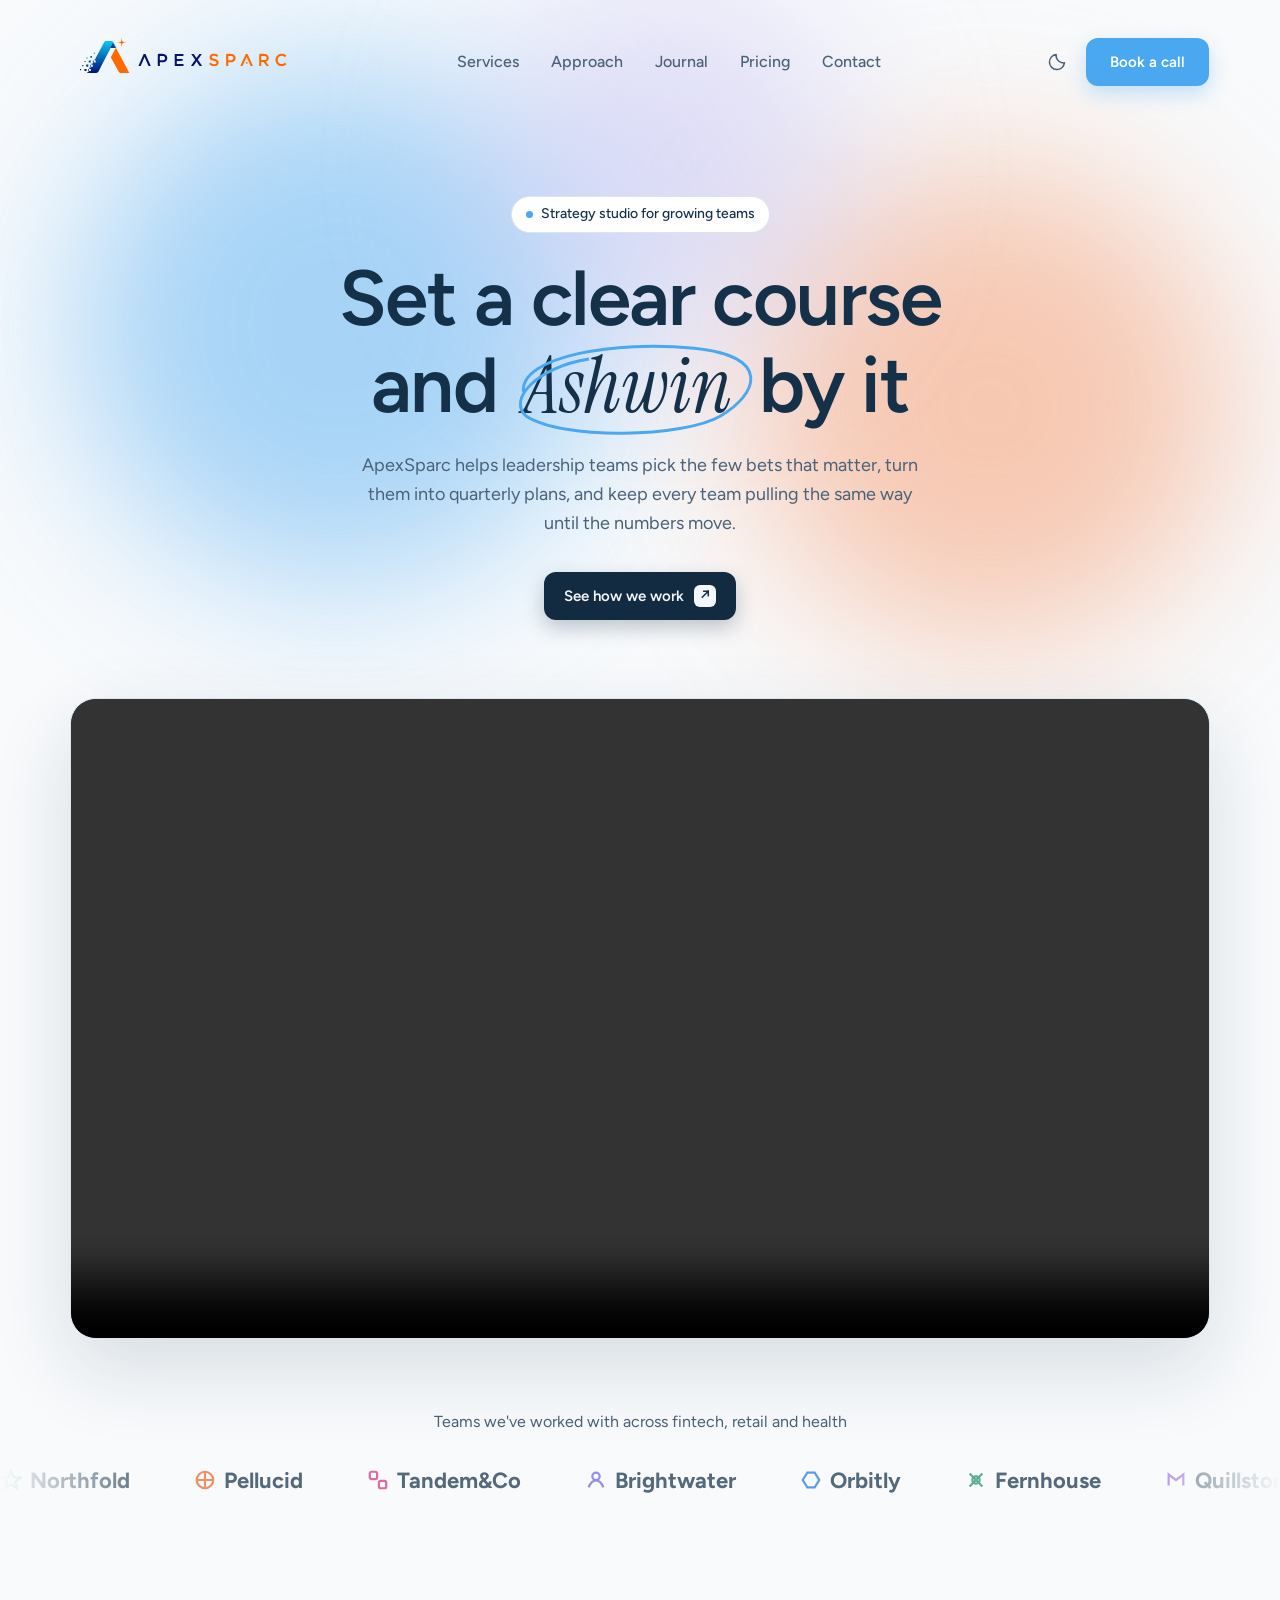
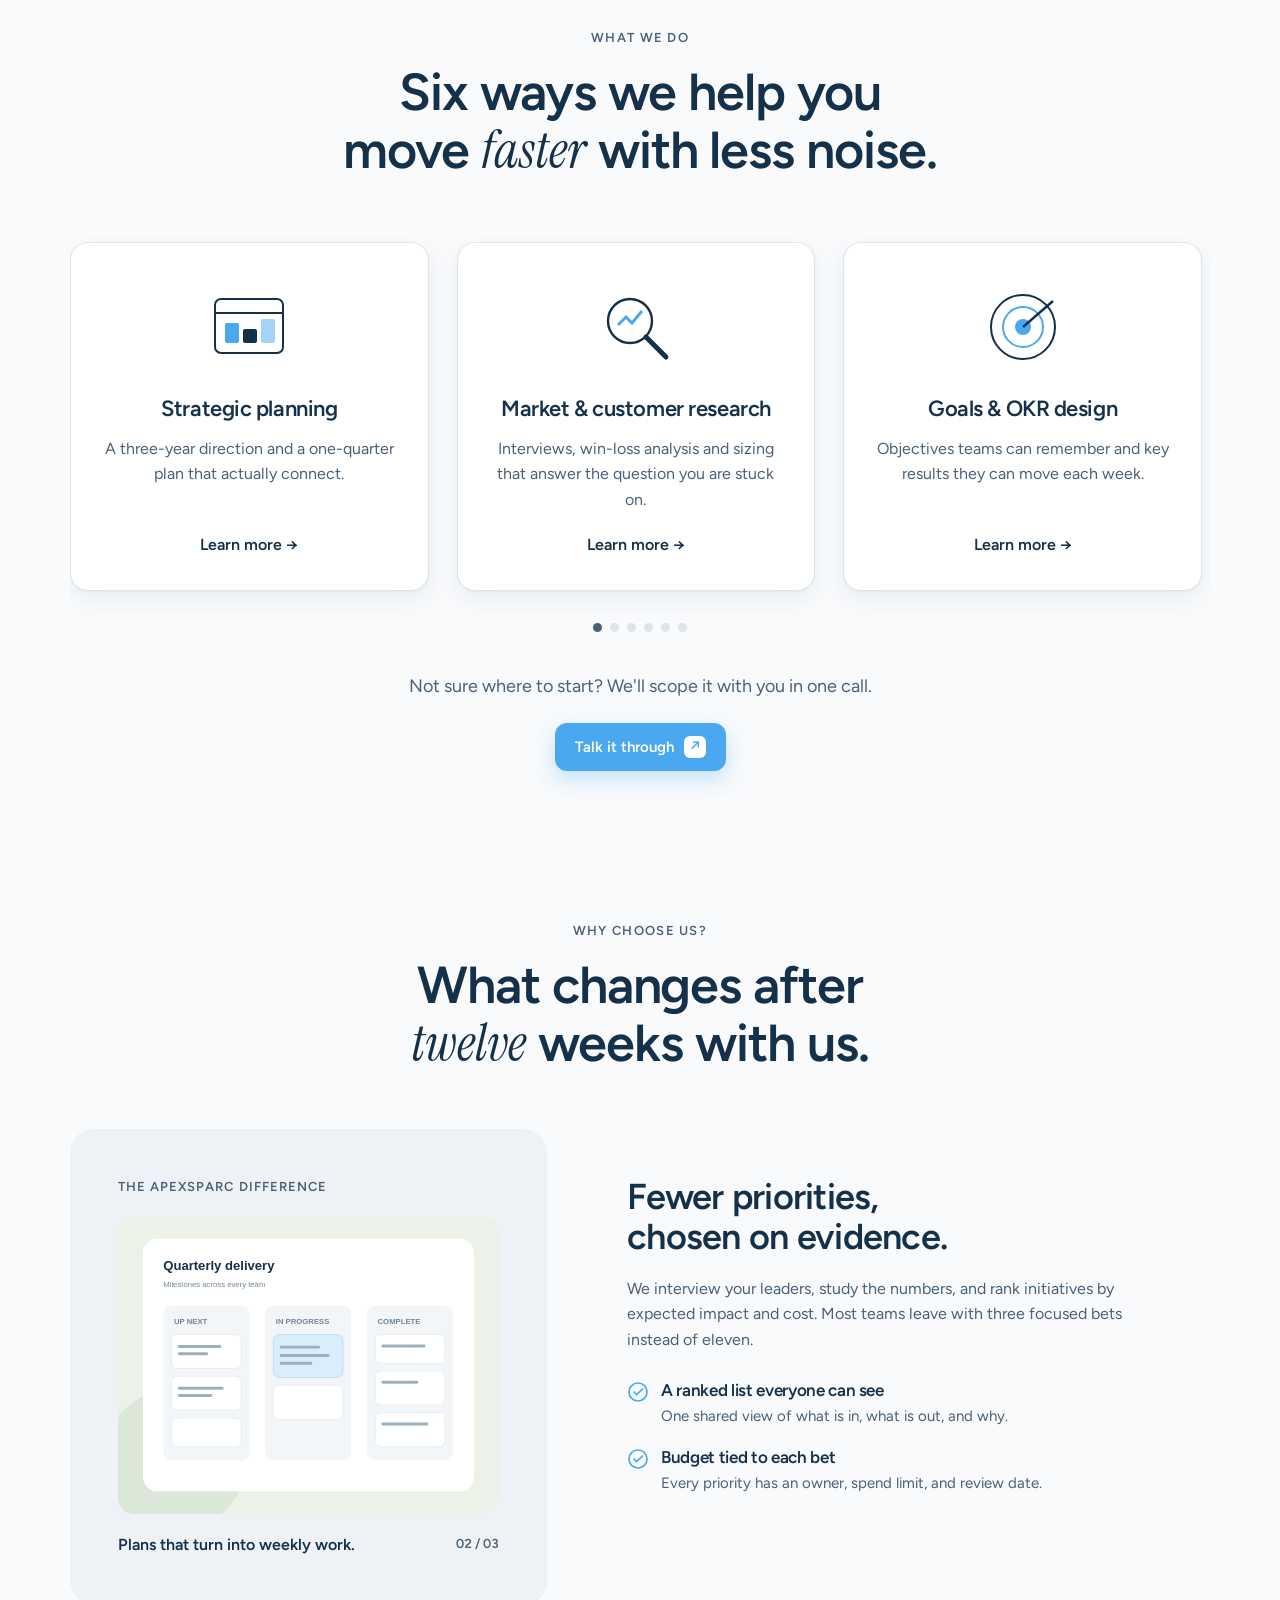
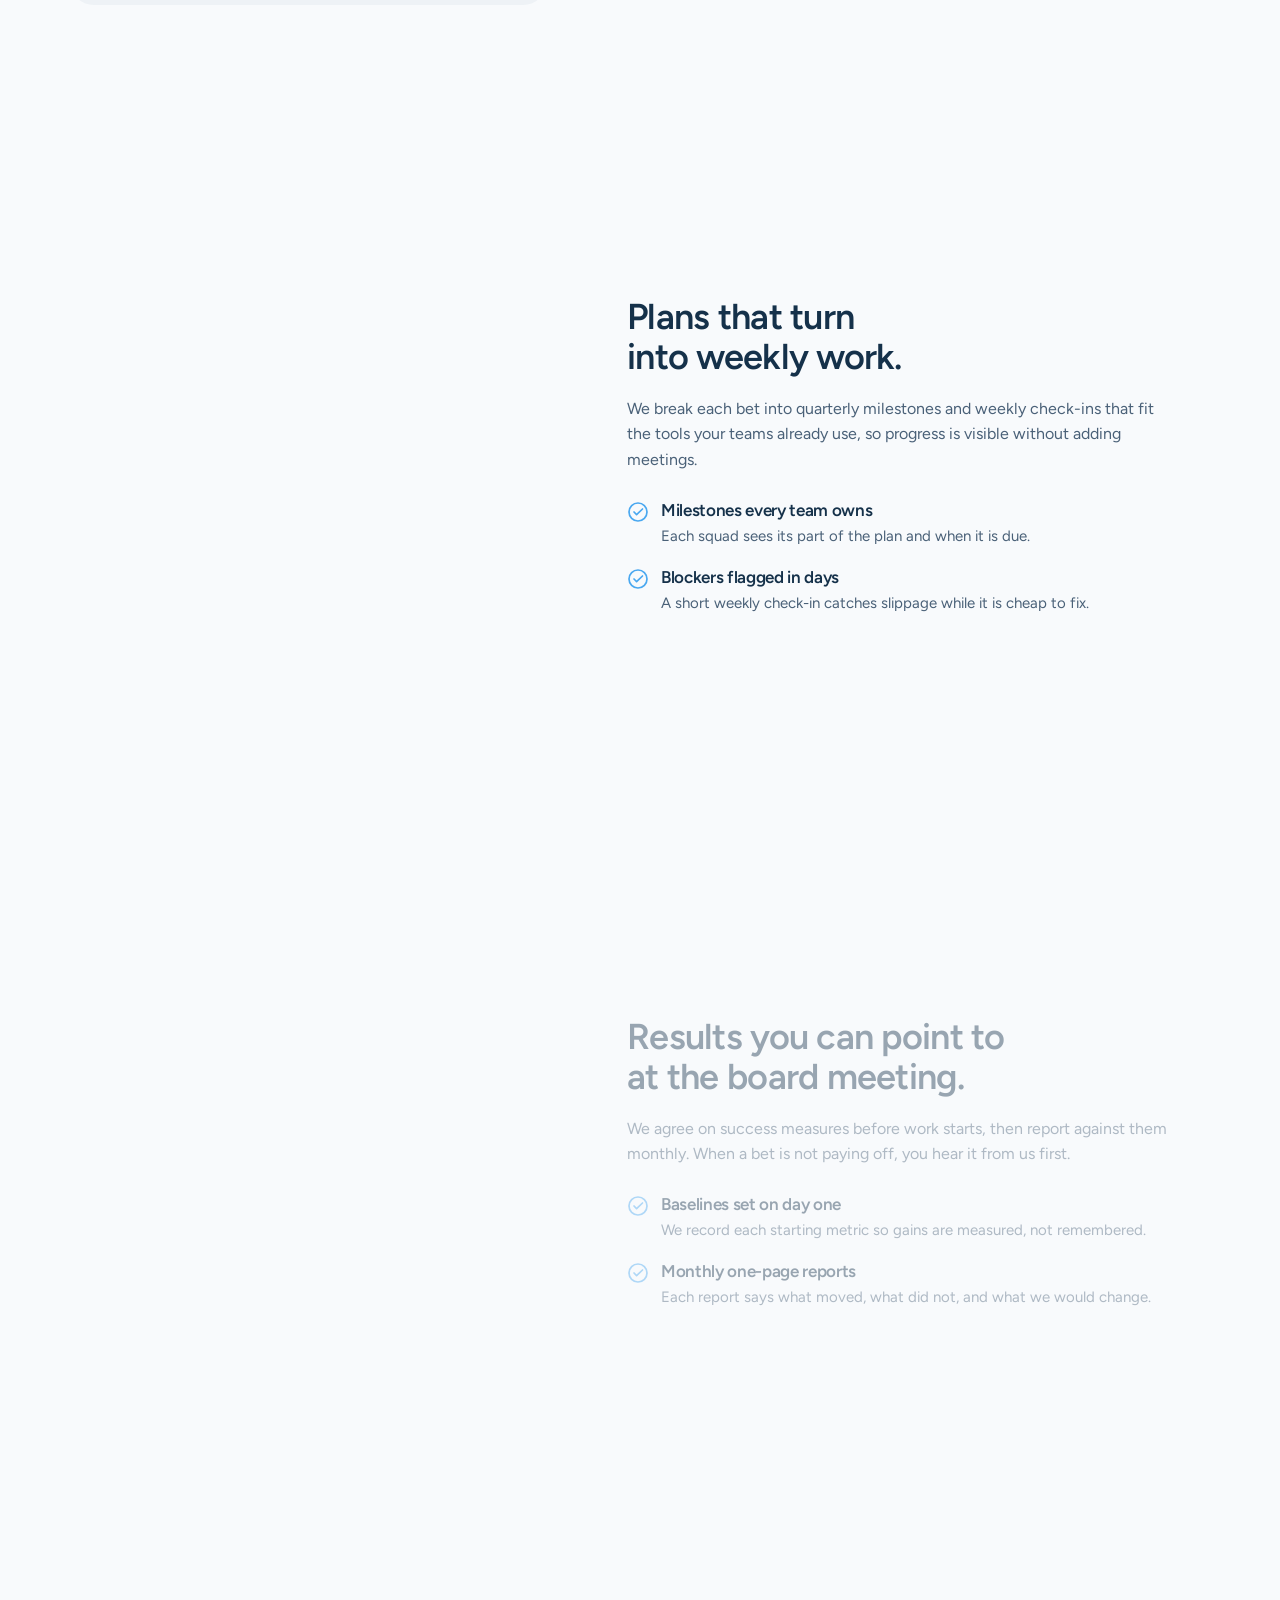
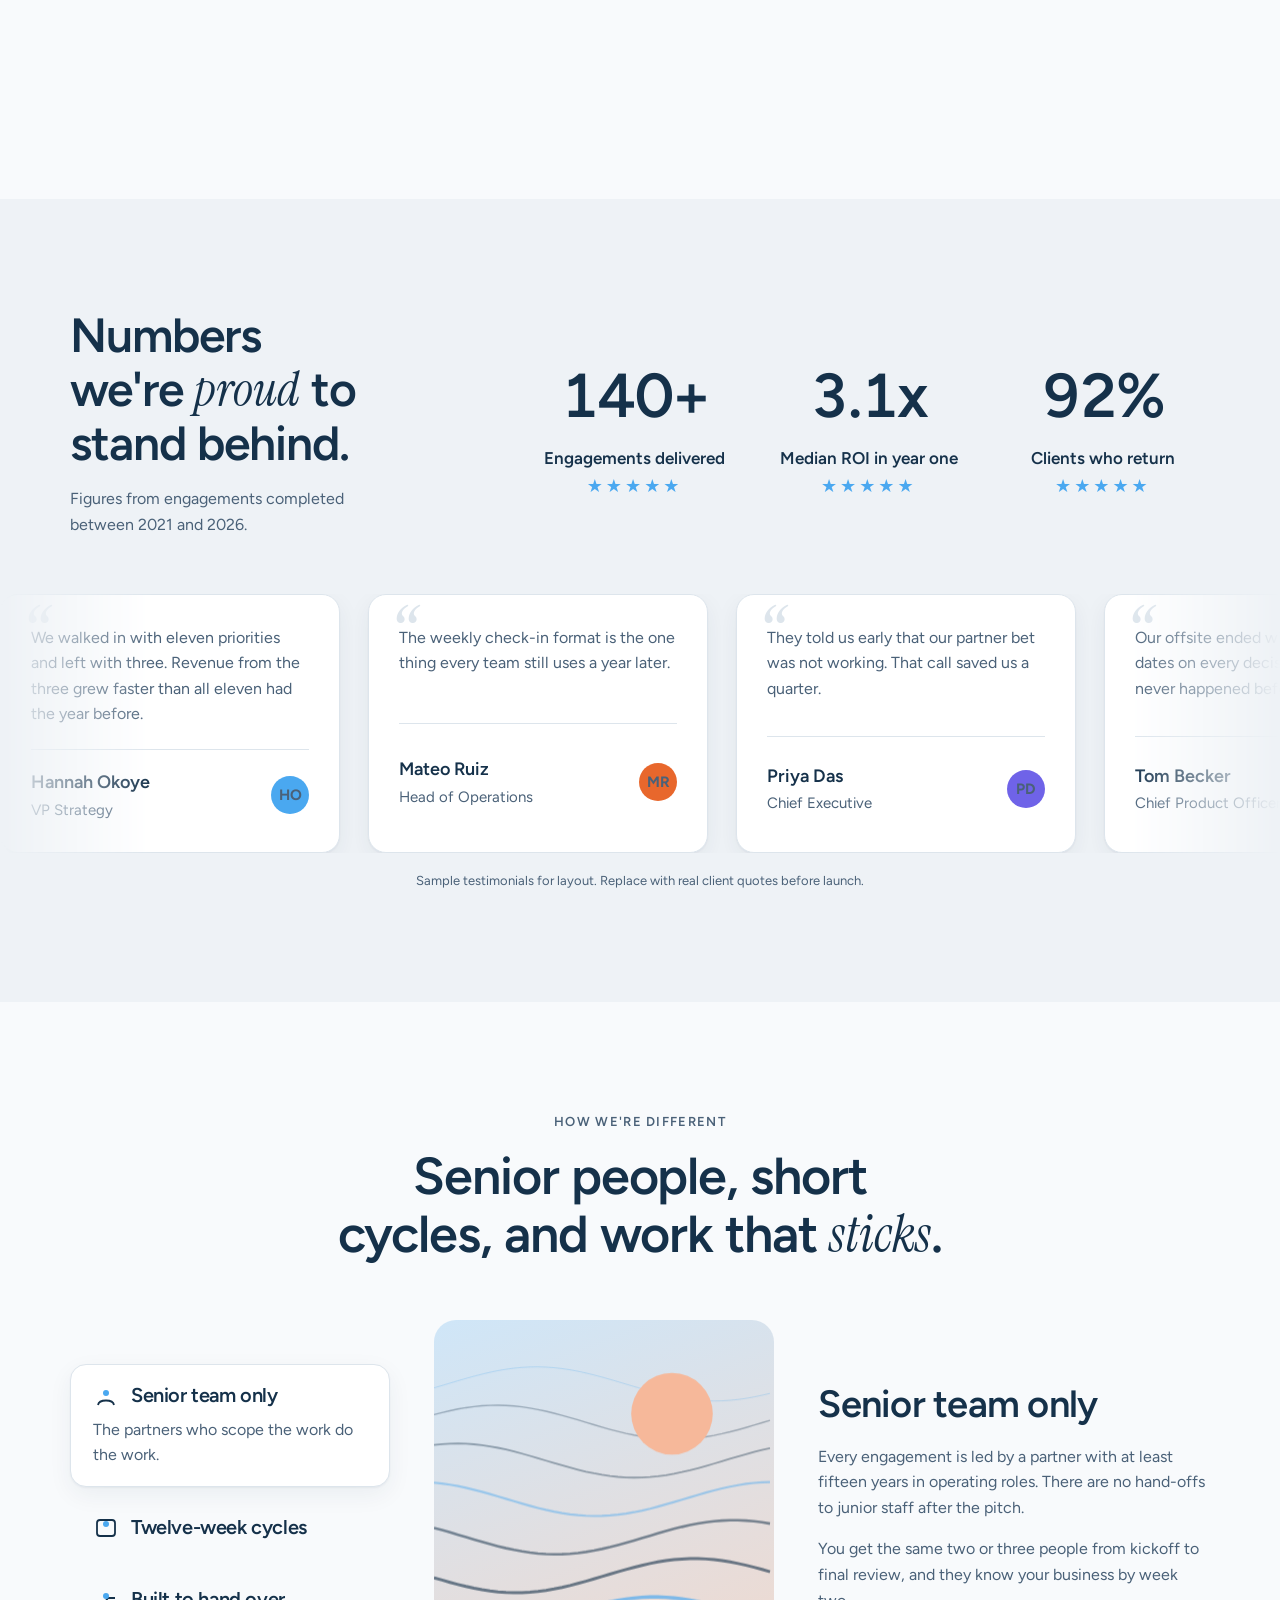
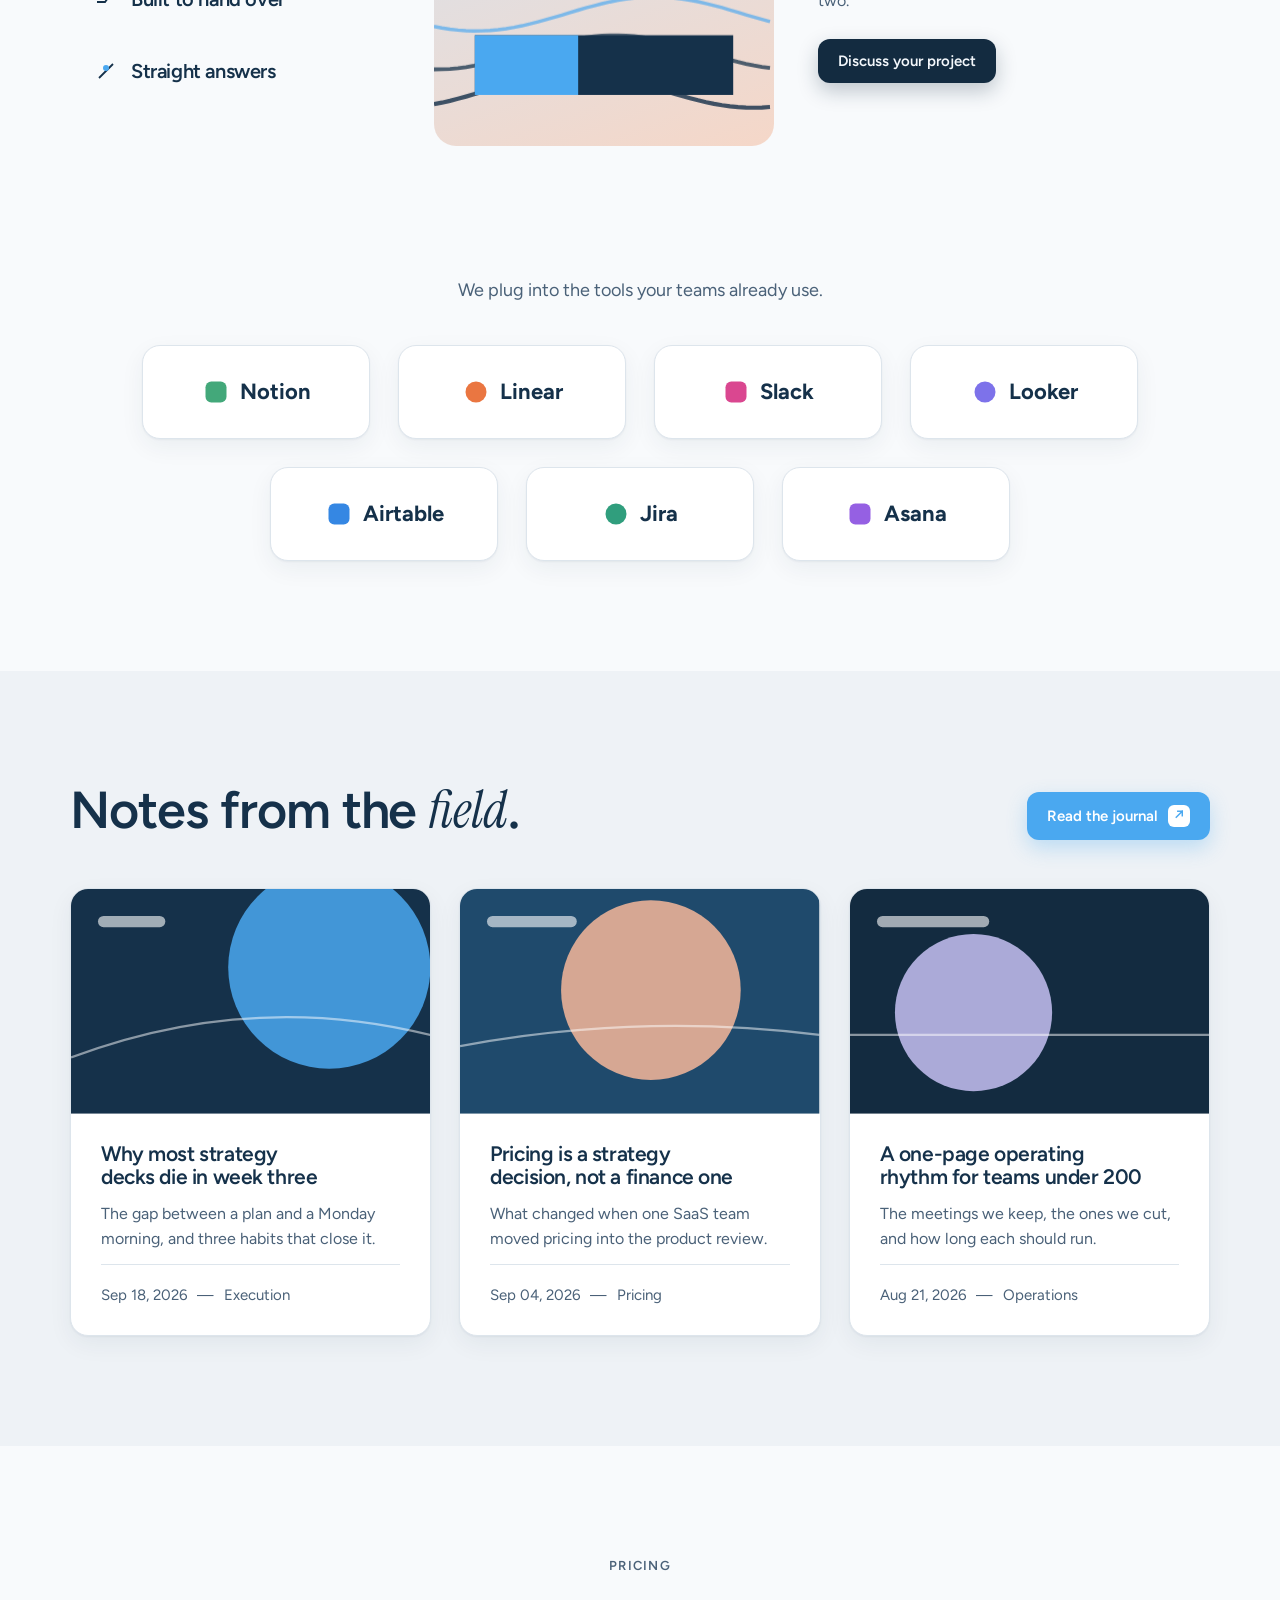
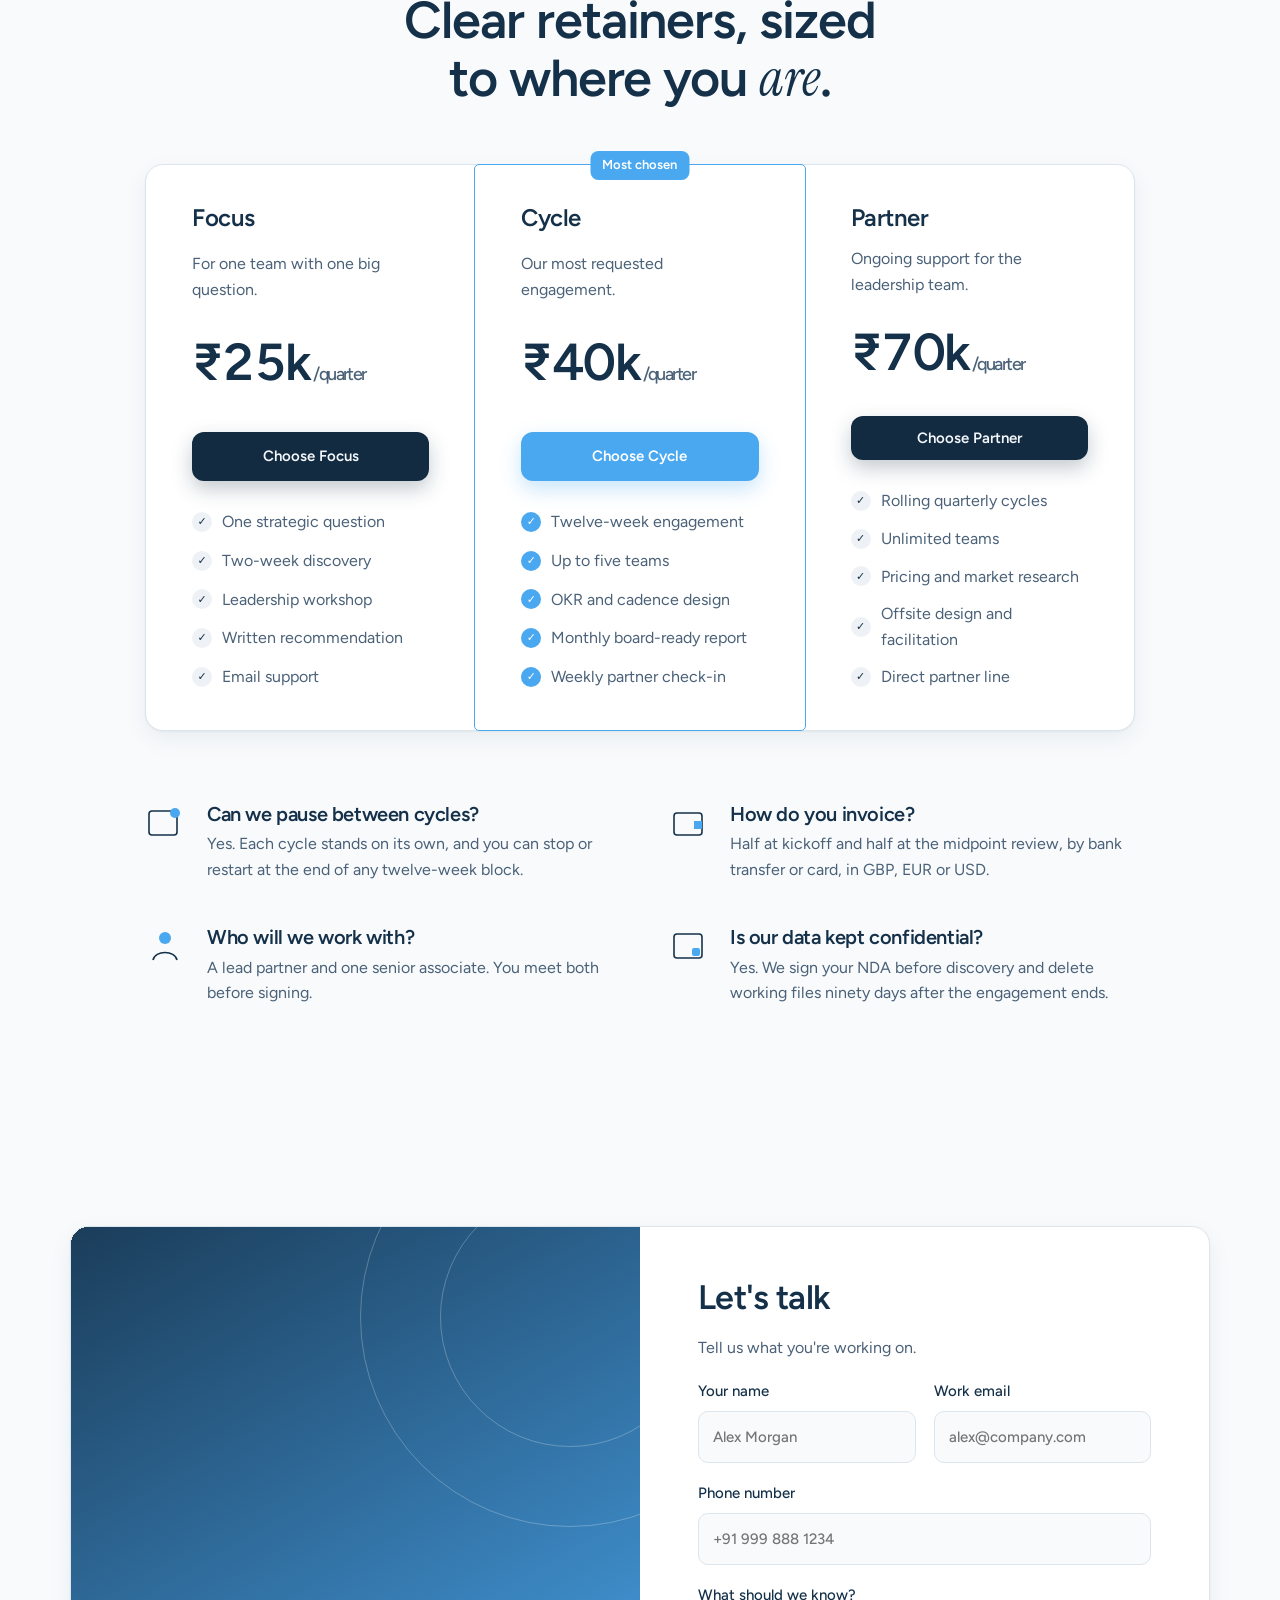
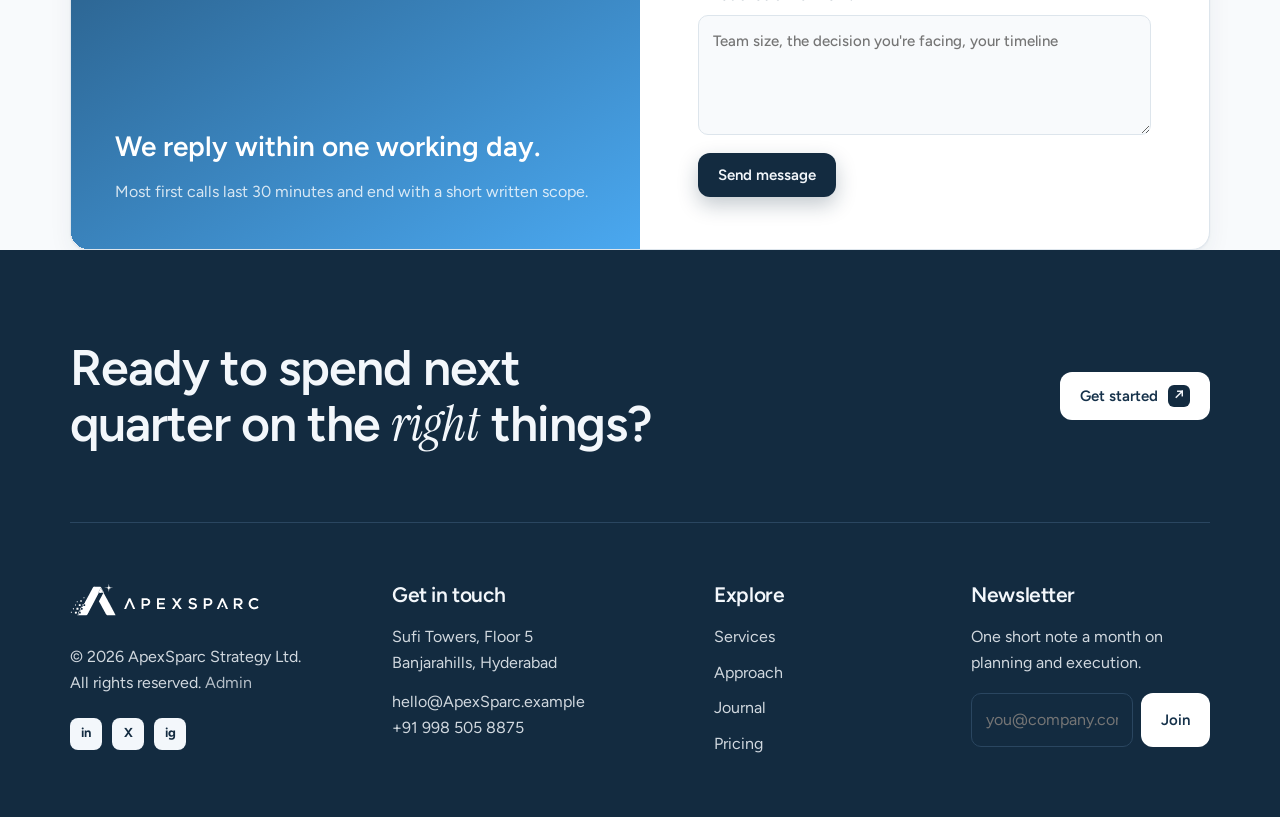
==== index.html @ 71e45039 "Keep contact form submissions on page" ====
<!doctype html><html><head><meta charset=utf8><meta name=viewport content="width=device-width,initial-scale=1,viewport-fit=cover"><style>:root{color-scheme:light;box-sizing:border-box;padding-top:env(safe-area-inset-top,0px);padding-bottom:env(safe-area-inset-bottom,0px)}html{scroll-padding-top:env(safe-area-inset-top,0px)}body{margin:0;padding:0;font:14px -apple-system,BlinkMacSystemFont,sans-serif;background:#faf9f5;color:#141413}img{max-width:100%}[hidden]:not([hidden=until-found i]){display:none!important}</style></head><body>
<title>ApexSparc Strategy Studio</title>
<link rel="preconnect" href="https://fonts.googleapis.com">
<link rel="preconnect" href="https://fonts.gstatic.com" crossorigin>
<link rel="stylesheet" href="https://fonts.googleapis.com/css2?family=Figtree:wght@400;500;600;700&family=Instrument+Serif:ital@1&display=swap">
<style>
/* Layout: floating pill nav over a soft aurora hero; centered section heads with one italic serif word; alternating feature rows; dark ink footer band */
:root{
  --bg:#f8fafc; --bg-2:#eef2f6; --surface:#ffffff; --ink:#15314a; --ink-soft:#4a6178; --line:#dde5ec;
  --accent:#4aa8f0; --accent-ink:#ffffff; --dark:#132b40; --dark-fg:#f3f7fb; --dark-line:#2a4660;
  --glow-1:#8cc7f5; --glow-2:#f6b89a; --glow-3:#c6c1f2;
  --display:"Figtree",ui-sans-serif,system-ui,sans-serif; --serif:"Instrument Serif",Georgia,serif;
  --shadow:0 1px 2px rgba(21,49,74,.05),0 8px 24px rgba(21,49,74,.06);
  --r:18px;
}
@media (prefers-color-scheme:dark){:root:not([data-theme="light"]){
  --bg:#0d1824; --bg-2:#112132; --surface:#162a3d; --ink:#e7eef5; --ink-soft:#9fb2c4; --line:#24394e;
  --accent:#5db4f5; --accent-ink:#0d1824; --dark:#08121c; --dark-fg:#e7eef5; --dark-line:#1e3348;
  --glow-1:#1f5c8c; --glow-2:#7a4a37; --glow-3:#443d7d; --shadow:0 1px 2px rgba(0,0,0,.3),0 8px 24px rgba(0,0,0,.25); color-scheme:dark}}
:root[data-theme="dark"]{
  --bg:#0d1824; --bg-2:#112132; --surface:#162a3d; --ink:#e7eef5; --ink-soft:#9fb2c4; --line:#24394e;
  --accent:#5db4f5; --accent-ink:#0d1824; --dark:#08121c; --dark-fg:#e7eef5; --dark-line:#1e3348;
  --glow-1:#1f5c8c; --glow-2:#7a4a37; --glow-3:#443d7d; --shadow:0 1px 2px rgba(0,0,0,.3),0 8px 24px rgba(0,0,0,.25); color-scheme:dark}
*{box-sizing:border-box}
body{background:var(--bg);color:var(--ink);font:400 16px/1.6 var(--display);margin:0;-webkit-font-smoothing:antialiased;overflow-x:clip}
a{color:inherit;text-decoration:none}
h1,h2,h3,h4{margin:0;font-weight:600;letter-spacing:-.02em;text-wrap:balance;line-height:1.12}
p{margin:0}
em.s{font-family:var(--serif);font-style:italic;font-weight:400;letter-spacing:0}
.wrap{max-width:1180px;margin:0 auto;padding-inline:20px}
section{padding-block:110px}
.eyebrow{font-size:13px;font-weight:600;letter-spacing:.1em;text-transform:uppercase;color:var(--ink-soft);text-align:center}
.head{display:grid;gap:14px;justify-items:center;text-align:center;margin-bottom:56px}
.head h2{font-size:clamp(32px,4.4vw,52px);max-width:720px}
.btn{display:inline-flex;align-items:center;gap:10px;font:600 15px var(--display);padding:13px 20px;border-radius:12px;border:0;cursor:pointer;transition:transform .2s,box-shadow .2s,background .2s}
.btn:focus-visible,a:focus-visible,button:focus-visible,input:focus-visible,textarea:focus-visible{outline:2px solid var(--accent);outline-offset:3px}
.btn-dark{background:var(--dark);color:var(--dark-fg);box-shadow:0 8px 20px rgba(19,43,64,.25)}
.btn-blue{background:var(--accent);color:var(--accent-ink);box-shadow:0 8px 20px rgba(74,168,240,.3)}
.btn-light{background:var(--surface);color:var(--ink)}
.btn:hover{transform:translateY(-2px)}
.arr{display:grid;place-items:center;width:22px;height:22px;border-radius:6px;background:var(--dark-fg);color:var(--dark)}
.btn-blue .arr{background:var(--accent-ink);color:var(--accent)}
.btn-light .arr{background:var(--dark);color:var(--dark-fg)}
.card{background:var(--surface);border:1px solid var(--line);border-radius:var(--r);box-shadow:var(--shadow)}

/* nav */
.nav{position:sticky;top:calc(env(safe-area-inset-top,0px) + 14px);z-index:50;margin:18px auto 0;max-width:1180px;width:calc(100% - 32px);display:flex;align-items:center;justify-content:space-between;gap:24px;padding:18px 20px 18px 28px;border-radius:22px;background:transparent;backdrop-filter:none;border:1px solid transparent;box-shadow:none;transition:max-width .35s cubic-bezier(.22,1,.36,1),padding .35s cubic-bezier(.22,1,.36,1),margin .35s cubic-bezier(.22,1,.36,1),border-radius .35s cubic-bezier(.22,1,.36,1),gap .35s cubic-bezier(.22,1,.36,1),background-color .25s ease,border-color .25s ease,box-shadow .25s ease,backdrop-filter .25s ease}
.nav.is-scrolled{margin:14px auto 0;max-width:990px;padding:10px 12px 10px 22px;border-radius:16px;gap:16px;background:var(--surface);backdrop-filter:blur(14px);border-color:var(--line);box-shadow:var(--shadow)}
.logo{display:flex;align-items:center;gap:8px;font-weight:700;font-size:22px;letter-spacing:-.03em}
.logo img{display:block;width:190px;height:auto;object-fit:contain}
.nav .logo{font-size:26px;gap:10px;transition:font-size .35s cubic-bezier(.22,1,.36,1),gap .35s cubic-bezier(.22,1,.36,1)}
.nav .logo img{width:220px;transition:width .35s cubic-bezier(.22,1,.36,1)}
.nav.is-scrolled .logo{font-size:22px;gap:8px}
.nav.is-scrolled .logo img{width:200px}
.nav ul{display:flex;gap:32px;list-style:none;margin:0;padding:0;font-weight:500;font-size:16px;transition:gap .35s cubic-bezier(.22,1,.36,1),font-size .35s cubic-bezier(.22,1,.36,1)}
.nav ul a{color:var(--ink-soft);transition:color .2s} .nav ul a:hover{color:var(--ink)}
.nav.is-scrolled ul{gap:26px;font-size:15px}
.nav .btn{padding:15px 24px;font-size:15px;transition:padding .35s cubic-bezier(.22,1,.36,1),transform .2s,box-shadow .2s,background .2s}
.nav.is-scrolled .btn{padding:13px 20px;font-size:15px}
.nav-actions{display:flex;align-items:center;gap:10px;flex:none}
.theme-switch{display:flex;align-items:center}
.theme-choice{display:grid;place-items:center;width:38px;height:38px;padding:0;border:0;border-radius:8px;background:transparent;color:var(--ink-soft);cursor:pointer;transition:color .2s}
.theme-choice:hover{color:var(--accent)}
.theme-choice svg{width:20px;height:20px;fill:none;stroke:currentColor;stroke-width:1.8;stroke-linecap:round;stroke-linejoin:round}
.theme-choice[data-next-theme="dark"] .icon-sun,.theme-choice[data-next-theme="light"] .icon-moon{display:none}
@media (max-width:860px){
  .nav{padding:14px 16px 14px 20px;margin:14px auto 0;gap:12px}
  .nav.is-scrolled{padding:10px 12px 10px 18px;margin:12px auto 0}
  .nav ul{display:none}
  .nav .logo{font-size:22px}
  .nav .logo img{width:180px}
  .nav.is-scrolled .logo{font-size:20px}
  .nav.is-scrolled .logo img{width:160px}
  .theme-choice{width:34px;height:34px}
  .nav .btn{padding:11px 16px;font-size:14px}
  .nav.is-scrolled .btn{padding:10px 14px;font-size:14px}
}
@media (max-width:520px){
  .nav{flex-wrap:wrap;row-gap:8px}
  .nav .logo{width:100%;justify-content:center}
  .nav .logo img{width:160px}
  .nav-actions{width:100%;justify-content:flex-end}
  .theme-choice{width:34px;height:34px}
}

/* hero */
.hero{position:relative;padding-block:90px 0;text-align:center;isolation:isolate}
.aurora{position:absolute;inset:-160px 0 auto;height:820px;z-index:-1;overflow:hidden;pointer-events:none}
.aurora i{position:absolute;border-radius:50%;filter:blur(80px);opacity:.75}
.aurora i:nth-child(1){width:520px;height:520px;left:6%;top:120px;background:var(--glow-1);animation:drift 14s ease-in-out infinite alternate}
.aurora i:nth-child(2){width:480px;height:480px;right:4%;top:220px;background:var(--glow-2);animation:drift 16s ease-in-out infinite alternate-reverse}
.aurora i:nth-child(3){width:360px;height:360px;left:38%;top:40px;background:var(--glow-3);opacity:.5}
@keyframes drift{to{transform:translate(40px,30px) scale(1.08)}}
.pill{display:inline-flex;align-items:center;gap:8px;padding:6px 14px;border-radius:99px;background:var(--surface);border:1px solid var(--line);font-size:14px;font-weight:500}
.pill b{width:7px;height:7px;border-radius:50%;background:var(--accent)}
.hero h1{font-size:clamp(42px,6.6vw,78px);max-width:860px;margin:22px auto 22px}
.circled{position:relative;display:inline-block;padding:0 .12em}
.circled svg{position:absolute;inset:-12% -8%;width:116%;height:124%;overflow:visible}
.circled path{fill:none;stroke:var(--accent);stroke-width:2.2;stroke-dasharray:900;stroke-dashoffset:0;animation:draw 1.6s .3s ease-out backwards}
@keyframes draw{from{stroke-dashoffset:900}}
.hero p.lede{max-width:560px;margin:0 auto 34px;font-size:18px;color:var(--ink-soft)}
.hero-visual{margin:78px auto 0;max-width:1140px;border-radius:26px;overflow:hidden;border:1px solid var(--line);box-shadow:0 30px 80px rgba(21,49,74,.14);background:linear-gradient(135deg,var(--dark),#1f4a6c);aspect-ratio:16/9;position:relative;padding:0;display:flex;align-items:center;justify-content:center}
.hero-video{width:100%;height:100%;display:block;object-fit:cover;border-radius:25px}
@media (max-width:760px){.hero-visual{margin-top:44px;border-radius:18px}.hero-video{border-radius:17px}}

/* logos */
.trust{padding-block:70px 20px;text-align:center}
.trust p{color:var(--ink-soft);margin-bottom:28px}
.marquee{overflow:hidden;mask-image:linear-gradient(90deg,transparent,#000 12%,#000 88%,transparent)}
.marquee .row{display:flex;gap:64px;width:max-content;animation:slide 32s linear infinite}
.marquee:hover .row{animation-play-state:paused}
@keyframes slide{to{transform:translateX(-50%)}}
.brand{display:flex;align-items:center;gap:8px;font-weight:700;font-size:22px;color:var(--ink);opacity:.72;white-space:nowrap}
.brand svg{width:22px;height:22px}

/* services */
.svc-track{display:flex;gap:28px;overflow-x:auto;scroll-snap-type:x mandatory;padding:6px 4px 24px;scrollbar-width:none}
.svc-track::-webkit-scrollbar{display:none}
.svc{flex:0 0 calc((100% - 56px)/3);scroll-snap-align:start;padding:36px 30px 32px;text-align:center;display:flex;flex-direction:column;align-items:center;gap:14px}
@media (max-width:900px){.svc{flex-basis:calc((100% - 28px)/2)}}
@media (max-width:600px){.svc{flex-basis:88%}}
.svc svg{width:96px;height:96px;margin-bottom:8px}
.svc h3{font-size:22px}
.svc p{color:var(--ink-soft)}
.link{font-weight:600;margin-top:auto;padding-top:6px}
.link:hover{color:var(--accent)}
.dots{display:flex;justify-content:center;gap:8px;margin:8px 0 40px}
.dots button{width:9px;height:9px;border-radius:50%;border:0;padding:0;background:var(--line);cursor:pointer}
.dots button.on{background:var(--ink-soft)}
.center{text-align:center;display:grid;gap:22px;justify-items:center;color:var(--ink-soft);font-size:18px}

/* feature rows */
.feat{display:grid;grid-template-columns:1fr 1fr;gap:72px;align-items:center;padding-block:40px}
.feat.rev .mock-wrap{order:2}
@media (max-width:860px){.feat{grid-template-columns:1fr;gap:40px}.feat.rev .mock-wrap{order:0}}
.mock-wrap{background:var(--bg-2);border-radius:24px;padding:10%;display:grid;place-items:center}
.mock{width:100%;max-width:400px;padding:26px;display:grid;gap:16px}
.feat h3{font-size:clamp(28px,3vw,36px);margin-bottom:18px}
.feat .body{color:var(--ink-soft);margin-bottom:28px;max-width:52ch}
.checks{display:grid;gap:22px}
.checks h4{display:flex;gap:12px;align-items:center;font-size:19px;font-weight:600}
.checks h4::before{content:"";flex:none;width:20px;height:20px;border-radius:50%;background:var(--accent) url("data:image/svg+xml,%3Csvg xmlns='http://www.w3.org/2000/svg' viewBox='0 0 20 20'%3E%3Cpath d='M5.5 10.5l3 3 6-6.5' fill='none' stroke='white' stroke-width='2.2' stroke-linecap='round' stroke-linejoin='round'/%3E%3C/svg%3E") center/100%}
.checks p{color:var(--ink-soft);padding-left:32px;margin-top:6px}
.m-head{background:var(--dark);color:var(--dark-fg);border-radius:14px;padding:16px;display:grid;gap:12px}
.m-row{display:flex;align-items:center;justify-content:space-between;gap:10px}
.av{width:38px;height:38px;border-radius:50%;display:grid;place-items:center;font-weight:700;font-size:14px;color:#fff;flex:none}
.chip{font-size:12px;font-weight:600;padding:6px 12px;border-radius:99px;background:var(--accent);color:var(--accent-ink)}
.mini{font-size:13px;color:var(--ink-soft)}
.m-box{border:1px solid var(--line);border-radius:14px;padding:16px;display:grid;gap:12px}
.bar{height:7px;border-radius:9px;background:var(--bg-2);overflow:hidden}.bar i{display:block;height:100%;background:var(--accent);border-radius:9px}
.toggle{width:44px;height:24px;border-radius:99px;background:var(--bg-2);position:relative}
.toggle::after{content:"";position:absolute;top:3px;right:3px;width:18px;height:18px;border-radius:50%;background:var(--accent)}
.toggle.off::after{right:auto;left:3px;background:var(--ink)}
.kan{display:grid;grid-template-columns:1fr 1fr 1fr;gap:10px}
.kan div{display:grid;gap:8px;align-content:start}
.kan b{font-size:12px;color:var(--ink-soft);font-weight:600;text-transform:uppercase;letter-spacing:.06em}
.kan span{height:34px;border-radius:9px;background:var(--bg-2);border:1px solid var(--line)}
.kan span.hot{background:var(--accent);border-color:transparent}
.spark{width:100%;height:90px}
.tiles{display:grid;grid-template-columns:1fr 1fr;gap:12px}
.tile{border-radius:14px;padding:14px;border:1px solid var(--line);display:grid;gap:4px}
.tile.blue{background:var(--accent);color:var(--accent-ink);border-color:transparent}
.tile .n{font-size:24px;font-weight:700;font-variant-numeric:tabular-nums}

/* sticky feature showcase */
.showcase-grid{display:grid;grid-template-columns:minmax(0,.9fr) minmax(0,1.1fr);gap:80px;align-items:stretch}
.showcase-visual{align-self:stretch;min-width:0}
.showcase-sticky{position:sticky;top:max(24px,calc(50vh - 260px))}
.showcase-card{padding:48px;border-radius:24px;background:var(--bg-2);display:grid;gap:18px}
.showcase-kicker{font-size:13px;font-weight:600;color:var(--ink-soft);text-transform:uppercase;letter-spacing:.08em}
.showcase-art{position:relative;aspect-ratio:640/500;border-radius:16px;overflow:hidden;background:var(--surface)}
.showcase-layer{position:absolute;inset:0;width:100%;height:100%;object-fit:cover;opacity:0;transform:translateY(12px) scale(.98);transition:opacity 500ms cubic-bezier(.22,1,.36,1),transform 500ms cubic-bezier(.22,1,.36,1)}
.showcase-layer.is-active{opacity:1;transform:translateY(0) scale(1)}
.showcase-caption{display:flex;justify-content:space-between;align-items:center;gap:12px;font-weight:600}
.showcase-count{font-size:13px;color:var(--ink-soft);font-variant-numeric:tabular-nums}
.showcase-features{min-width:0}
.showcase-feature{min-height:80vh;display:flex;flex-direction:column;justify-content:flex-start;padding-block:48px;opacity:.42;transition:opacity 350ms ease}
.showcase-feature.is-active{opacity:1}
.showcase-feature h3{font-size:clamp(28px,3vw,36px);max-width:20ch;margin-bottom:18px}
.showcase-feature>p{color:var(--ink-soft);margin-bottom:28px;max-width:54ch}
.showcase-points{display:grid;gap:20px}
.showcase-point{display:grid;grid-template-columns:22px 1fr;column-gap:12px;row-gap:4px;align-items:start}
.showcase-check{width:22px;height:22px;grid-row:span 2;color:var(--accent)}
.showcase-point h4{font-size:17px;font-weight:600}
.showcase-point p{font-size:15px;color:var(--ink-soft)}
.feature-mobile-image{display:none}
@media (max-width:1100px){.showcase-grid{gap:56px}.showcase-card{padding:36px}}
@media (max-width:1023px){
  .showcase-grid{grid-template-columns:1fr;gap:0}
  .showcase-visual{display:none}
  .showcase-sticky{position:static;top:auto}
  .showcase-feature{min-height:0;opacity:1;padding-block:24px 64px}
  .showcase-feature h3{max-width:24ch}
  .feature-mobile-image{display:block;width:100%;aspect-ratio:640/500;object-fit:cover;border-radius:18px;margin-bottom:28px;background:var(--bg-2)}
}
@media (prefers-reduced-motion:reduce){.showcase-layer,.showcase-feature{transition:none}.showcase-layer{transform:none}}

/* stats + testimonials */
.band{background:var(--bg-2)}
.stats-row{display:grid;grid-template-columns:1.2fr 2fr;gap:48px;align-items:center;margin-bottom:56px}
.stats-row h2{font-size:clamp(32px,4vw,48px);margin-bottom:16px}
.stats-row p{color:var(--ink-soft);max-width:34ch}
.stats{display:grid;grid-template-columns:repeat(3,1fr);gap:20px;text-align:center}
.stat .n{font-size:clamp(40px,5vw,62px);font-weight:600;letter-spacing:-.03em;font-variant-numeric:tabular-nums}
.stat .l{font-weight:600;font-size:17px}
.stars{color:var(--accent);letter-spacing:3px;font-size:18px}
@media (max-width:860px){.stats-row{grid-template-columns:1fr}}
@media (max-width:520px){.stats{grid-template-columns:1fr}}
.quotes .row{display:flex;gap:28px;width:max-content;animation:slide 60s linear infinite}
.quotes:hover .row{animation-play-state:paused}
.q{width:340px;padding:30px;display:grid;gap:22px;flex:none}
.q blockquote{margin:0;color:var(--ink-soft);position:relative}
.q blockquote::before{content:"\201C";position:absolute;top:-24px;left:-8px;font:italic 80px/1 var(--serif);color:var(--line)}
.q footer{border-top:1px solid var(--line);padding-top:18px;display:flex;justify-content:space-between;align-items:center}
.q footer b{display:block;font-weight:600;font-size:18px}
.q footer span{color:var(--ink-soft);font-size:15px}
.note{text-align:center;font-size:13px;color:var(--ink-soft);margin-top:18px}

/* differences */
.diff{display:grid;grid-template-columns:320px 1fr 1.15fr;gap:44px;align-items:center}
@media (max-width:980px){.diff{grid-template-columns:1fr}}
.tabs{display:grid;gap:8px}
.tab{text-align:left;background:none;border:1px solid transparent;border-radius:16px;padding:18px 22px;cursor:pointer;font:inherit;color:var(--ink);display:grid;gap:8px}
.tab h4{display:flex;align-items:center;gap:12px;font-size:20px;font-weight:600}
.tab h4 svg{width:26px;height:26px;flex:none}
.tab p{display:none;color:var(--ink-soft)}
.tab[aria-selected="true"]{background:var(--surface);border-color:var(--line);box-shadow:var(--shadow)}
.tab[aria-selected="true"] p{display:block}
.diff-art{border-radius:22px;aspect-ratio:4/5;max-width:100%;overflow:hidden;position:relative;background:linear-gradient(160deg,#cfe6f8,#f5d7c8)}
.diff-art canvas{width:100%;height:100%;display:block}
.panel h3{font-size:clamp(28px,3vw,38px);margin-bottom:18px}
.panel p{color:var(--ink-soft);margin-bottom:16px;max-width:52ch}

/* tools */
.tools{display:flex;flex-wrap:wrap;justify-content:center;gap:28px;max-width:1010px;margin:0 auto}
.tool{flex:0 1 228px;height:94px;display:flex;align-items:center;justify-content:center;gap:10px;font-weight:700;font-size:22px}
.tool svg{width:28px;height:28px}

/* blog */
.blog-head{display:flex;justify-content:space-between;align-items:flex-end;gap:24px;flex-wrap:wrap;margin-bottom:48px}
.blog-head h2{font-size:clamp(32px,4.4vw,52px)}
.posts{display:grid;grid-template-columns:repeat(3,1fr);gap:28px}
@media (max-width:900px){.posts{grid-template-columns:1fr}}
.post{overflow:hidden;display:flex;flex-direction:column}
.thumb{aspect-ratio:16/10;position:relative;overflow:hidden}
.thumb svg{width:100%;height:100%;display:block;transition:transform .5s}
.post:hover .thumb svg{transform:scale(1.05)}
.post .in{padding:28px 30px;display:grid;gap:12px;flex:1}
.post h3{font-size:21px;font-weight:600}
.post p{color:var(--ink-soft)}
.meta{border-top:1px solid var(--line);padding-top:18px;margin-top:auto;display:flex;gap:10px;color:var(--ink-soft);font-size:15px}

/* pricing */
.plans{display:grid;grid-template-columns:repeat(3,1fr);max-width:990px;margin:0 auto;padding:0}
@media (max-width:860px){.plans{grid-template-columns:1fr}}
.plan{padding:40px 46px;display:grid;gap:14px;position:relative}
.plan.best{outline:1.5px solid var(--accent);border-radius:4px}
.plan .tag{position:absolute;top:-14px;left:50%;transform:translateX(-50%);background:var(--accent);color:var(--accent-ink);font-size:13px;font-weight:600;padding:4px 12px;border-radius:8px}
.plan h3{font-size:24px}
.plan .sub{color:var(--ink-soft)}
.price{font-size:52px;font-weight:600;letter-spacing:-.03em;font-variant-numeric:tabular-nums}
.price small{font-size:18px;color:var(--ink-soft);font-weight:500}
.plan .btn{justify-content:center;margin:8px 0 14px}
.plan ul{list-style:none;padding:0;margin:0;display:grid;gap:12px;color:var(--ink-soft)}
.plan li{display:flex;gap:10px;align-items:center}
.plan li::before{content:"✓";display:grid;place-items:center;width:20px;height:20px;border-radius:50%;background:var(--bg-2);color:var(--ink);font-size:11px;font-weight:700;flex:none}
.plan.best li::before{background:var(--accent);color:var(--accent-ink)}
.faq{display:grid;grid-template-columns:1fr 1fr;gap:44px 56px;max-width:990px;margin:72px auto 0}
@media (max-width:760px){.faq{grid-template-columns:1fr}}
.faq div{display:grid;grid-template-columns:44px 1fr;gap:6px 18px}
.faq svg{width:40px;height:40px;grid-row:span 2}
.faq h4{font-size:20px}
.faq p{color:var(--ink-soft)}

/* contact + footer */
.contact{padding-bottom:0;background:linear-gradient(var(--bg) 60%,var(--dark) 60%)}
.c-card{display:grid;grid-template-columns:1fr 1fr;overflow:hidden;padding:0}
@media (max-width:860px){.c-card{grid-template-columns:1fr}.c-art{min-height:240px}}
.c-art{background:linear-gradient(150deg,#1b3d5a,#4aa8f0);position:relative;overflow:hidden;color:#fff;padding:44px;display:flex;flex-direction:column;justify-content:flex-end;gap:10px}
.c-art .ring{position:absolute;border:1px solid rgba(255,255,255,.25);border-radius:50%}
.c-art b{font-size:28px;font-weight:600;position:relative}
.c-art span{opacity:.8;position:relative}
form{padding:52px 58px;display:grid;gap:18px}
@media (max-width:600px){form{padding:32px 24px}}
form h3{font-size:34px}
form .two{display:grid;grid-template-columns:1fr 1fr;gap:18px}
@media (max-width:520px){form .two{grid-template-columns:1fr}}
label{display:grid;gap:8px;font-size:15px;font-weight:500}
input,textarea{font:inherit;color:var(--ink);background:var(--bg);border:1px solid var(--line);border-radius:10px;padding:13px 14px;width:100%}
textarea{min-height:120px;resize:vertical}
.sent{color:var(--accent);font-weight:600}
.dark{background:var(--dark);color:var(--dark-fg);padding-block:90px 60px}
.cta{display:flex;justify-content:space-between;align-items:center;gap:30px;flex-wrap:wrap;padding-bottom:70px;border-bottom:1px solid var(--dark-line)}
.cta h2{font-size:clamp(32px,4.2vw,50px);max-width:620px}
.foot{display:grid;grid-template-columns:1.3fr 1.3fr 1fr 1.1fr;gap:40px;padding-top:60px;font-size:16px}
@media (max-width:860px){.foot{grid-template-columns:1fr 1fr}}
@media (max-width:520px){.foot{grid-template-columns:1fr}}
.foot h4{font-size:21px;margin-bottom:18px}
.foot p,.foot a{opacity:.85}
.foot .logo{opacity:1}
.foot .logo img{width:200px;filter:brightness(0) invert(1)}
.foot ul{list-style:none;padding:0;margin:0;display:grid;gap:10px}
.soc{display:flex;gap:10px;margin-top:22px}
.soc a{width:32px;height:32px;border-radius:8px;background:var(--dark-fg);color:var(--dark);display:grid;place-items:center;font-size:13px;font-weight:700;opacity:1}
.news{display:flex;gap:8px;margin-top:18px}
.news input{background:transparent;border-color:var(--dark-line);color:var(--dark-fg)}
@media (prefers-reduced-motion:reduce){*{animation:none!important;transition:none!important}}
</style>

<svg width="0" height="0" style="position:absolute" aria-hidden="true">
  <symbol id="mark" viewBox="0 0 26 26"><path d="M3 3h6v12h8V3h6v20h-6v-2H9v2H3z" fill="currentColor"/><path d="M9 21l8-6" stroke="var(--accent)" stroke-width="2.4"/></symbol>
</svg>

<header class="nav" id="header" aria-label="Main">
  <a class="logo" href="#top"><img src="media/logo.svg" alt="Apex Sparc"></a>
  <ul>
    <li><a href="#services">Services</a></li>
    <li><a href="#why">Approach</a></li>
    <li><a href="#journal">Journal</a></li>
    <li><a href="#pricing">Pricing</a></li>
    <li><a href="#contact">Contact</a></li>
  </ul>
  <div class="nav-actions">
    <div class="theme-switch">
      <button class="theme-choice" id="theme-toggle" type="button" data-next-theme="dark" aria-label="Switch to dark theme" title="Switch to dark theme"><svg class="icon-sun" viewBox="0 0 24 24" aria-hidden="true"><circle cx="12" cy="12" r="4"/><path d="M12 2v2m0 16v2M4.93 4.93l1.42 1.42m11.3 11.3 1.42 1.42M2 12h2m16 0h2M4.93 19.07l1.42-1.42m11.3-11.3 1.42-1.42"/></svg><svg class="icon-moon" viewBox="0 0 24 24" aria-hidden="true"><path d="M20.9 13A9 9 0 0 1 11 3.1 9 9 0 1 0 20.9 13Z"/></svg></button>
    </div>
    <a class="btn btn-blue" href="#contact">Book a call</a>
  </div>
</header>

<header class="hero" id="top">
  <div class="aurora" aria-hidden="true"><i></i><i></i><i></i></div>
  <div class="wrap">
    <span class="pill"><b></b>Strategy studio for growing teams</span>
    <h1>Set a clear course and <span class="circled"><em class="s">Ashwin</em><svg viewBox="0 0 200 80" preserveAspectRatio="none" aria-hidden="true"><path d="M20 44C18 18 90 6 150 12s48 34 20 50-120 18-148 0C8 50 30 26 70 20"/></svg></span> by it</h1>
    <p class="lede">ApexSparc helps leadership teams pick the few bets that matter, turn them into quarterly plans, and keep every team pulling the same way until the numbers move.</p>
    <a class="btn btn-dark" href="#services">See how we work <span class="arr">↗</span></a>

    <div class="hero-visual" aria-label="Product demonstration video">
      <video class="hero-video" autoplay loop muted playsinline controls preload="auto">
        <source src="media/Hero-video.mp4" type="video/mp4">
        <source src="media/hero-video.mp4" type="video/mp4">
        Your browser does not support the video tag.
      </video>
    </div>
  </div>
</header>

<div class="trust">
  <p>Teams we've worked with across fintech, retail and health</p>
  <div class="marquee"><div class="row" id="brands"></div></div>
</div>

<section id="services">
  <div class="wrap">
    <div class="head"><span class="eyebrow">What we do</span><h2>Six ways we help you move <em class="s">faster</em> with less noise.</h2></div>
    <div class="svc-track" id="svc"></div>
    <div class="dots" id="dots"></div>
    <div class="center"><p>Not sure where to start? We'll scope it with you in one call.</p><a class="btn btn-blue" href="#contact">Talk it through <span class="arr">↗</span></a></div>
  </div>
</section>

<section id="why" style="padding-top:40px">
  <div class="wrap">
    <div class="head"><span class="eyebrow">WHY CHOOSE US?</span><h2>What changes after <em class="s">twelve</em> weeks with us.</h2></div>
    <div class="showcase-grid">
      <div class="showcase-visual">
        <div class="showcase-sticky">
          <div class="showcase-card">
            <span class="showcase-kicker">The ApexSparc difference</span>
            <div class="showcase-art" id="showcase-art" aria-label="Feature illustration"></div>
            <div class="showcase-caption"><span id="showcase-caption">Evidence-led priorities</span><span class="showcase-count" id="showcase-count">01 / 03</span></div>
          </div>
        </div>
      </div>
      <div class="showcase-features" id="showcase-features"></div>
    </div>
  </div>
</section>

<section class="band">
  <div class="wrap">
    <div class="stats-row">
      <div><h2>Numbers we're <em class="s">proud</em> to stand behind.</h2><p>Figures from engagements completed between 2021 and 2026.</p></div>
      <div class="stats">
        <div class="stat"><div class="n">140+</div><div class="l">Engagements delivered</div><div class="stars">★★★★★</div></div>
        <div class="stat"><div class="n">3.1x</div><div class="l">Median ROI in year one</div><div class="stars">★★★★★</div></div>
        <div class="stat"><div class="n">92%</div><div class="l">Clients who return</div><div class="stars">★★★★★</div></div>
      </div>
    </div>
  </div>
  <div class="marquee quotes"><div class="row" id="quotes"></div></div>
  <p class="note">Sample testimonials for layout. Replace with real client quotes before launch.</p>
</section>

<section>
  <div class="wrap">
    <div class="head"><span class="eyebrow">How we're different</span><h2>Senior people, short cycles, and work that <em class="s">sticks</em>.</h2></div>
    <div class="diff">
      <div class="tabs" role="tablist" id="tabs"></div>
      <div class="diff-art"><canvas id="art" aria-hidden="true"></canvas></div>
      <div class="panel" role="tabpanel" id="panel"></div>
    </div>
  </div>
</section>

<section style="padding-top:20px">
  <div class="wrap">
    <p class="center" style="margin-bottom:40px">We plug into the tools your teams already use.</p>
    <div class="tools" id="tools"></div>
  </div>
</section>

<section class="band" id="journal">
  <div class="wrap">
    <div class="blog-head"><h2>Notes from the <em class="s">field</em>.</h2><a class="btn btn-blue" href="#journal">Read the journal <span class="arr">↗</span></a></div>
    <div class="posts" id="posts"></div>
  </div>
</section>

<section id="pricing">
  <div class="wrap">
    <div class="head"><span class="eyebrow">Pricing</span><h2>Clear retainers, sized to where you <em class="s">are</em>.</h2></div>
    <div class="plans card" id="plans"></div>
    <div class="faq" id="faq"></div>
  </div>
</section>

<section class="contact" id="contact">
  <div class="wrap">
    <div class="c-card card">
      <div class="c-art"><i class="ring" style="width:420px;height:420px;right:-140px;top:-120px"></i><i class="ring" style="width:260px;height:260px;right:-60px;top:-40px"></i><b>We reply within one working day.</b><span>Most first calls last 30 minutes and end with a short written scope.</span></div>
      <form id="form" method="post">
        <input type="hidden" name="_subject" value="New ApexSparc contact request">
        <input type="hidden" name="_template" value="table">
        <h3>Let's talk</h3><p style="color:var(--ink-soft)">Tell us what you're working on.</p>
        <div class="two"><label for="f-name">Your name<input id="f-name" name="name" required placeholder="Alex Morgan"></label><label for="f-mail">Work email<input id="f-mail" name="email" type="email" required placeholder="alex@company.com"></label></div>
        <label for="f-phone">Phone number<input id="f-phone" name="phone" type="tel" autocomplete="tel" placeholder="+91 999 888 1234"></label>
        <label for="f-msg">What should we know?<textarea id="f-msg" name="message" placeholder="Team size, the decision you're facing, your timeline"></textarea></label>
        <div><button class="btn btn-dark" type="submit">Send message</button></div>
        <p class="sent" id="contact-status" role="status" hidden></p>
      </form>
    </div>
  </div>
  <div class="dark" style="margin-top:0">
    <div class="wrap">
      <div class="cta"><h2>Ready to spend next quarter on the <em class="s">right</em> things?</h2><a class="btn btn-light" href="#contact">Get started <span class="arr">↗</span></a></div>
      <div class="foot">
        <div><a class="logo" href="#top"><img src="media/logo.svg" alt="Apex Sparc"></a><p style="margin-top:16px">© 2026 ApexSparc Strategy Ltd.<br>All rights reserved. <a href="admin.html">Admin</a></p><div class="soc"><a href="#" aria-label="LinkedIn">in</a><a href="#" aria-label="X">X</a><a href="#" aria-label="Instagram">ig</a></div></div>
        <div><h4>Get in touch</h4><p>Sufi Towers, Floor 5<br>Banjarahills, Hyderabad</p><p style="margin-top:14px">hello@ApexSparc.example</p><p>+91 998 505 8875</p></div>
        <div><h4>Explore</h4><ul><li><a href="#services">Services</a></li><li><a href="#why">Approach</a></li><li><a href="#journal">Journal</a></li><li><a href="#pricing">Pricing</a></li></ul></div>
        <div><h4>Newsletter</h4><p>One short note a month on planning and execution.</p><div class="news"><input id="n-mail" type="email" placeholder="you@company.com" aria-label="Email"><button class="btn btn-light" type="button" id="join">Join</button></div></div>
      </div>
    </div>
  </div>
</section>

<script src="supabase-config.js"></script>
<script>
const $=s=>document.querySelector(s);
const nav=$('.nav');
const themeToggle=$('#theme-toggle');
const systemTheme=window.matchMedia('(prefers-color-scheme: dark)');
let savedTheme=null;
try{savedTheme=localStorage.getItem('apexsparc-theme')}catch{}
if(savedTheme==='light'||savedTheme==='dark')document.documentElement.dataset.theme=savedTheme;
const syncThemeToggle=theme=>{
  const nextTheme=theme==='dark'?'light':'dark';
  themeToggle.dataset.nextTheme=nextTheme;
  themeToggle.setAttribute('aria-label',`Switch to ${nextTheme} theme`);
  themeToggle.title=`Switch to ${nextTheme} theme`;
};
syncThemeToggle(savedTheme||(systemTheme.matches?'dark':'light'));
themeToggle.addEventListener('click',()=>{
  savedTheme=themeToggle.dataset.nextTheme;
  document.documentElement.dataset.theme=savedTheme;
  syncThemeToggle(savedTheme);
  try{localStorage.setItem('apexsparc-theme',savedTheme)}catch{}
});
systemTheme.addEventListener('change',event=>{if(!savedTheme)syncThemeToggle(event.matches?'dark':'light')});
const updateNav=()=>nav.classList.toggle('is-scrolled',window.scrollY>20);
window.addEventListener('scroll',updateNav,{passive:true});
updateNav();
const icon={
 a:'<path d="M12 2l3 7 7 .5-5.5 4.5 2 7L12 17l-6.5 4 2-7L2 9.5 9 9z"/>',
 b:'<circle cx="12" cy="12" r="9"/><path d="M12 3v18M3 12h18"/>',
 c:'<rect x="3" y="3" width="8" height="8" rx="2"/><rect x="13" y="13" width="8" height="8" rx="2"/>',
 d:'<path d="M4 20c4-10 12-10 16 0"/><circle cx="12" cy="8" r="4"/>',
 e:'<path d="M3 12l5-8h8l5 8-5 8H8z"/>',
 f:'<path d="M5 5l14 14M19 5L5 19"/><circle cx="12" cy="12" r="4"/>',
 g:'<path d="M4 18V6l8 6 8-6v12"/>'
};
const colors=['#2f9e6b','#e8672c','#d63384','#6f63e8','#1f7ae0','#1a936f','#8a4fe0'];
const brands=['Northfold','Pellucid','Tandem&Co','Brightwater','Orbitly','Fernhouse','Quillstone'];
const bh=brands.map((b,i)=>`<span class="brand"><svg viewBox="0 0 24 24" fill="none" stroke="${colors[i]}" stroke-width="2.4">${Object.values(icon)[i]}</svg>${b}</span>`).join('');
$('#brands').innerHTML=bh+bh;

/* services */
const art=(k)=>{const s={
 plan:'<rect x="14" y="20" width="68" height="54" rx="6" fill="none" stroke="var(--ink)" stroke-width="2"/><path d="M14 34h68" stroke="var(--ink)" stroke-width="2"/><rect x="24" y="44" width="14" height="20" rx="2" fill="var(--accent)"/><rect x="42" y="50" width="14" height="14" rx="2" fill="var(--ink)"/><rect x="60" y="40" width="14" height="24" rx="2" fill="var(--accent)" opacity=".5"/>',
 research:'<circle cx="42" cy="42" r="22" fill="none" stroke="var(--ink)" stroke-width="2.4"/><path d="M58 58l20 20" stroke="var(--ink)" stroke-width="5" stroke-linecap="round"/><path d="M30 46l8-8 6 6 10-12" fill="none" stroke="var(--accent)" stroke-width="3"/>',
 okr:'<circle cx="48" cy="48" r="32" fill="none" stroke="var(--ink)" stroke-width="2"/><circle cx="48" cy="48" r="20" fill="none" stroke="var(--accent)" stroke-width="2"/><circle cx="48" cy="48" r="8" fill="var(--accent)"/><path d="M48 48l30-26" stroke="var(--ink)" stroke-width="2.4"/>',
 ops:'<circle cx="30" cy="30" r="12" fill="none" stroke="var(--ink)" stroke-width="2.4"/><circle cx="66" cy="66" r="14" fill="var(--accent)" opacity=".85"/><path d="M40 38l16 18M30 42v30h24M66 52V26H44" fill="none" stroke="var(--ink)" stroke-width="2"/>',
 price:'<path d="M16 50l32-32h28v28L44 78z" fill="none" stroke="var(--ink)" stroke-width="2.4"/><circle cx="64" cy="30" r="5" fill="var(--accent)"/><path d="M36 54l14 14" stroke="var(--accent)" stroke-width="3"/>',
 team:'<circle cx="32" cy="36" r="10" fill="var(--accent)"/><circle cx="64" cy="36" r="10" fill="none" stroke="var(--ink)" stroke-width="2.4"/><path d="M14 74c2-14 34-14 36 0M46 74c2-14 34-14 36 0" fill="none" stroke="var(--ink)" stroke-width="2.4"/>'
}[k];return `<svg viewBox="0 0 96 96" aria-hidden="true">${s}</svg>`};
const svcs=[
 ['plan','Strategic planning','A three-year direction and a one-quarter plan that actually connect.'],
 ['research','Market & customer research','Interviews, win-loss analysis and sizing that answer the question you are stuck on.'],
 ['okr','Goals & OKR design','Objectives teams can remember and key results they can move each week.'],
 ['ops','Operating rhythm','Meeting cadences, reviews and dashboards that keep plans honest.'],
 ['price','Pricing & packaging','Tiers, discounts and positioning tested against how buyers really decide.'],
 ['team','Leadership offsites','Two days that end with decisions, owners and dates, not sticky notes.']
];
$('#svc').innerHTML=svcs.map(([k,t,d])=>`<article class="svc card">${art(k)}<h3>${t}</h3><p>${d}</p><a class="link" href="#contact">Learn more →</a></article>`).join('');
const track=$('#svc'),cards=[...track.children];
$('#dots').innerHTML=cards.map((_,i)=>`<button aria-label="Go to service ${i+1}"></button>`).join('');
const dots=[...$('#dots').children];
dots.forEach((d,i)=>d.onclick=()=>track.scrollTo({left:cards[i].offsetLeft-track.offsetLeft,behavior:'smooth'}));
const syncDots=()=>{const i=Math.round(track.scrollLeft/(cards[0].offsetWidth+28));dots.forEach((d,j)=>d.classList.toggle('on',j===Math.min(i,cards.length-1)))};
track.addEventListener('scroll',syncDots,{passive:true});syncDots();
let auto=setInterval(()=>{const max=track.scrollWidth-track.clientWidth;track.scrollTo({left:track.scrollLeft>=max-4?0:track.scrollLeft+cards[0].offsetWidth+28,behavior:'smooth'})},4000);
track.addEventListener('pointerenter',()=>clearInterval(auto));

/* quotes */
const qs=[
 ['We walked in with eleven priorities and left with three. Revenue from the three grew faster than all eleven had the year before.','Hannah Okoye','VP Strategy','#4aa8f0'],
 ['The weekly check-in format is the one thing every team still uses a year later.','Mateo Ruiz','Head of Operations','#e8672c'],
 ['They told us early that our partner bet was not working. That call saved us a quarter.','Priya Das','Chief Executive','#6f63e8'],
 ['Our offsite ended with owners and dates on every decision. That had never happened before.','Tom Becker','Chief Product Officer','#2f9e6b'],
 ['The pricing work paid for the whole engagement in the first renewal cycle.','Leah Kim','Revenue Director','#d63384'],
 ['Short, senior and direct. No slide decks for their own sake.','Samir Haddad','Founder','#1f7ae0']
];
const qh=qs.map(([t,n,r,c])=>`<figure class="q card" style="margin:0"><blockquote>${t}</blockquote><footer><div><b>${n}</b><span>${r}</span></div><span class="av" style="background:${c}">${n.split(' ').map(w=>w[0]).join('')}</span></footer></figure>`).join('');
$('#quotes').innerHTML=qh+qh;

/* tabs */
const tabIcon=(p)=>`<svg viewBox="0 0 26 26" fill="none" stroke="var(--ink)" stroke-width="1.8">${p}<circle cx="13" cy="10" r="3" fill="var(--accent)" stroke="none"/></svg>`;
const tabs=[
 ['Senior team only','The partners who scope the work do the work.','<path d="M5 22c1-6 15-6 16 0"/>','Senior team only','Every engagement is led by a partner with at least fifteen years in operating roles. There are no hand-offs to junior staff after the pitch.','You get the same two or three people from kickoff to final review, and they know your business by week two.'],
 ['Twelve-week cycles','Short enough to stay focused, long enough to show results.','<rect x="4" y="6" width="18" height="16" rx="3"/>','Twelve-week cycles','We work in fixed twelve-week blocks with a clear goal for each. At the end you decide whether to continue, change direction or stop.','Short cycles keep the work tied to results and make it easy to say no to anything that is not paying off.'],
 ['Built to hand over','Your team runs it after we leave.','<path d="M4 16h8l3-4 7 0"/>','Built to hand over','We document every ritual, template and dashboard as we build it, and coach an internal owner to run each one.','By the final month your team is running the cadence and we are only reviewing it.'],
 ['Straight answers','We say what the data says, even when it stings.','<path d="M6 20l14-14"/>','Straight answers','If a bet is underperforming, you will hear it in the next weekly note along with what we would do about it.','Clients tell us this is the part they value most, and the part other advisors avoid.']
];
const tl=$('#tabs'),panel=$('#panel');
tl.innerHTML=tabs.map((t,i)=>`<button class="tab" role="tab" id="tab${i}" aria-selected="${i===0}"><h4>${tabIcon(t[2])}${t[0]}</h4><p>${t[1]}</p></button>`).join('');
const show=i=>{[...tl.children].forEach((b,j)=>b.setAttribute('aria-selected',j===i));const t=tabs[i];panel.innerHTML=`<h3>${t[3]}</h3><p>${t[4]}</p><p>${t[5]}</p><a class="btn btn-dark" href="#contact" style="margin-top:10px">Discuss your project</a>`;hue=i};
[...tl.children].forEach((b,i)=>b.onclick=()=>show(i));

/* generative art for the middle column */
let hue=0;const cv=$('#art'),cx=cv.getContext('2d');
const palettes=[['#4aa8f0','#15314a','#f6b89a'],['#7cc3f7','#1f4a6c','#f3d1a6'],['#5db4f5','#132b40','#c6c1f2'],['#3d8fd0','#15314a','#f6b89a']];
function draw(t){const r=cv.getBoundingClientRect(),d=devicePixelRatio||1;if(cv.width!==r.width*d){cv.width=r.width*d;cv.height=r.height*d}
 const w=cv.width,h=cv.height,p=palettes[hue];cx.clearRect(0,0,w,h);
 for(let i=0;i<9;i++){const y=h*(.15+i*.09);cx.beginPath();for(let x=0;x<=w;x+=8){const yy=y+Math.sin(x/w*6+t/1400+i*.7)*h*.04;x?cx.lineTo(x,yy):cx.moveTo(x,yy)}cx.strokeStyle=i%3===0?p[0]:p[1];cx.globalAlpha=.25+i*.07;cx.lineWidth=d*(1+i*.4);cx.stroke()}
 cx.globalAlpha=1;cx.fillStyle=p[2];cx.beginPath();cx.arc(w*.7,h*.22,w*.12,0,7);cx.fill();
 cx.fillStyle=p[1];cx.fillRect(w*.12,h*.74,w*.76,h*.14);cx.fillStyle=p[0];cx.fillRect(w*.12,h*.74,w*.76*(.4+hue*.15),h*.14);
 if(!matchMedia('(prefers-reduced-motion: reduce)').matches)requestAnimationFrame(draw)}
show(0);requestAnimationFrame(draw);

/* tools */
const tools=['Notion','Linear','Slack','Looker','Airtable','Jira','Asana'];
$('#tools').innerHTML=tools.map((t,i)=>`<div class="tool card"><svg viewBox="0 0 24 24" fill="${colors[i]}"><rect x="3" y="3" width="18" height="18" rx="${i%2?9:5}" opacity=".9"/></svg>${t}</div>`).join('');

/* posts */
const posts=[
 ['Why most strategy decks die in week three','The gap between a plan and a Monday morning, and three habits that close it.','Sep 18, 2026','Execution',['#15314a','#4aa8f0']],
 ['Pricing is a strategy decision, not a finance one','What changed when one SaaS team moved pricing into the product review.','Sep 04, 2026','Pricing',['#1f4a6c','#f6b89a']],
 ['A one-page operating rhythm for teams under 200','The meetings we keep, the ones we cut, and how long each should run.','Aug 21, 2026','Operations',['#132b40','#c6c1f2']]
];
$('#posts').innerHTML=posts.map(([t,d,dt,c,g],i)=>`<article class="post card"><div class="thumb"><svg viewBox="0 0 320 200" preserveAspectRatio="xMidYMid slice"><rect width="320" height="200" fill="${g[0]}"/><circle cx="${230-i*60}" cy="${70+i*20}" r="${90-i*10}" fill="${g[1]}" opacity=".85"/><path d="M0 ${150-i*10} Q 160 ${90+i*20} 320 ${130}" stroke="#fff" stroke-opacity=".5" stroke-width="2" fill="none"/><rect x="24" y="24" width="${60+i*20}" height="10" rx="5" fill="#fff" opacity=".6"/></svg></div><div class="in"><h3>${t}</h3><p>${d}</p><div class="meta"><span>${dt}</span><span>—</span><span>${c}</span></div></div></article>`).join('');

/* plans */
const plans=[
 ['Focus','For one team with one big question.','₹25k','Choose Focus',['One strategic question','Two-week discovery','Leadership workshop','Written recommendation','Email support'],0],
 ['Cycle','Our most requested engagement.','₹40k','Choose Cycle',['Twelve-week engagement','Up to five teams','OKR and cadence design','Monthly board-ready report','Weekly partner check-in'],1],
 ['Partner','Ongoing support for the leadership team.','₹70k','Choose Partner',['Rolling quarterly cycles','Unlimited teams','Pricing and market research','Offsite design and facilitation','Direct partner line'],0]
];
$('#plans').innerHTML=plans.map(([n,s,p,b,f,best])=>`<div class="plan${best?' best':''}">${best?'<span class="tag">Most chosen</span>':''}<h3>${n}</h3><p class="sub">${s}</p><div class="price">${p}<small> /quarter</small></div><a class="btn ${best?'btn-blue':'btn-dark'}" href="#contact">${b}</a><ul>${f.map(x=>`<li>${x}</li>`).join('')}</ul></div>`).join('');
const fi=(p)=>`<svg viewBox="0 0 40 40" fill="none" stroke="var(--ink)" stroke-width="1.6">${p}</svg>`;
const faq=[
 [fi('<rect x="4" y="8" width="28" height="24" rx="3"/><circle cx="30" cy="10" r="5" fill="var(--accent)" stroke="none"/>'),'Can we pause between cycles?','Yes. Each cycle stands on its own, and you can stop or restart at the end of any twelve-week block.'],
 [fi('<rect x="6" y="10" width="28" height="22" rx="3"/><path d="M26 18h8v8h-8z" fill="var(--accent)" stroke="none"/>'),'How do you invoice?','Half at kickoff and half at the midpoint review, by bank transfer or card, in GBP, EUR or USD.'],
 [fi('<circle cx="20" cy="12" r="6" fill="var(--accent)" stroke="none"/><path d="M8 34c2-10 22-10 24 0"/>'),'Who will we work with?','A lead partner and one senior associate. You meet both before signing.'],
 [fi('<rect x="6" y="8" width="28" height="24" rx="3"/><rect x="24" y="22" width="8" height="8" rx="2" fill="var(--accent)" stroke="none"/>'),'Is our data kept confidential?','Yes. We sign your NDA before discovery and delete working files ninety days after the engagement ends.']
];
$('#faq').innerHTML=faq.map(([i,q,a])=>`<div>${i}<h4>${q}</h4><p>${a}</p></div>`).join('');

const featureImage=svg=>`data:image/svg+xml;charset=utf-8,${encodeURIComponent(svg)}`;
const showcaseFeatures=[
 {title:'Fewer priorities, chosen on evidence.',description:'We interview your leaders, study the numbers, and rank initiatives by expected impact and cost. Most teams leave with three focused bets instead of eleven.',image:featureImage(`<svg xmlns="http://www.w3.org/2000/svg" viewBox="0 0 640 500"><rect width="640" height="500" fill="#e8f1f7"/><circle cx="550" cy="75" r="105" fill="#d4e9f5"/><rect x="42" y="38" width="556" height="424" rx="24" fill="#fff"/><text x="76" y="91" fill="#15314a" font-family="Arial,sans-serif" font-size="22" font-weight="700">Investment map</text><text x="76" y="119" fill="#71869a" font-family="Arial,sans-serif" font-size="13">Ranked by expected impact</text><rect x="76" y="150" width="488" height="76" rx="13" fill="#edf5fa"/><circle cx="111" cy="188" r="18" fill="#4aa8f0"/><text x="148" y="183" fill="#15314a" font-family="Arial,sans-serif" font-size="16" font-weight="700">Self-serve checkout</text><text x="148" y="204" fill="#71869a" font-family="Arial,sans-serif" font-size="12">Owner: Product · Review: 12 weeks</text><rect x="445" y="179" width="88" height="10" rx="5" fill="#dce8ef"/><rect x="445" y="179" width="78" height="10" rx="5" fill="#4aa8f0"/><rect x="76" y="242" width="488" height="76" rx="13" fill="#f7f9fb"/><circle cx="111" cy="280" r="18" fill="#77c5a0"/><text x="148" y="275" fill="#15314a" font-family="Arial,sans-serif" font-size="16" font-weight="700">Partner channel in DACH</text><text x="148" y="296" fill="#71869a" font-family="Arial,sans-serif" font-size="12">Owner: Growth · Review: 12 weeks</text><rect x="445" y="271" width="88" height="10" rx="5" fill="#e7edf1"/><rect x="445" y="271" width="57" height="10" rx="5" fill="#77c5a0"/><rect x="76" y="334" width="488" height="76" rx="13" fill="#f7f9fb"/><circle cx="111" cy="372" r="18" fill="#f4b18f"/><text x="148" y="367" fill="#15314a" font-family="Arial,sans-serif" font-size="16" font-weight="700">Pricing page rewrite</text><text x="148" y="388" fill="#71869a" font-family="Arial,sans-serif" font-size="12">Owner: Marketing · Review: 12 weeks</text><rect x="445" y="363" width="88" height="10" rx="5" fill="#e7edf1"/><rect x="445" y="363" width="38" height="10" rx="5" fill="#f4b18f"/></svg>`),alt:'A ranked investment map showing three initiatives with owners and relative impact.',points:[{title:'A ranked list everyone can see',text:'One shared view of what is in, what is out, and why.'},{title:'Budget tied to each bet',text:'Every priority has an owner, spend limit, and review date.'}]},
 {title:'Plans that turn into weekly work.',description:'We break each bet into quarterly milestones and weekly check-ins that fit the tools your teams already use, so progress is visible without adding meetings.',image:featureImage(`<svg xmlns="http://www.w3.org/2000/svg" viewBox="0 0 640 500"><rect width="640" height="500" fill="#edf2e9"/><circle cx="95" cy="410" r="120" fill="#dbe8d7"/><rect x="42" y="38" width="556" height="424" rx="24" fill="#fff"/><text x="76" y="91" fill="#15314a" font-family="Arial,sans-serif" font-size="22" font-weight="700">Quarterly delivery</text><text x="76" y="119" fill="#71869a" font-family="Arial,sans-serif" font-size="13">Milestones across every team</text><rect x="76" y="150" width="145" height="260" rx="14" fill="#f3f6f8"/><rect x="247" y="150" width="145" height="260" rx="14" fill="#f3f6f8"/><rect x="418" y="150" width="145" height="260" rx="14" fill="#f3f6f8"/><text x="94" y="181" fill="#71869a" font-family="Arial,sans-serif" font-size="13" font-weight="700">UP NEXT</text><text x="265" y="181" fill="#71869a" font-family="Arial,sans-serif" font-size="13" font-weight="700">IN PROGRESS</text><text x="436" y="181" fill="#71869a" font-family="Arial,sans-serif" font-size="13" font-weight="700">COMPLETE</text><rect x="90" y="199" width="117" height="57" rx="9" fill="#fff" stroke="#dde5ec"/><rect x="90" y="269" width="117" height="57" rx="9" fill="#fff" stroke="#dde5ec"/><rect x="90" y="339" width="117" height="48" rx="9" fill="#fff" stroke="#dde5ec"/><rect x="261" y="199" width="117" height="72" rx="9" fill="#d9edfa" stroke="#a8d5f1"/><rect x="261" y="284" width="117" height="57" rx="9" fill="#fff" stroke="#dde5ec"/><rect x="432" y="199" width="117" height="48" rx="9" fill="#fff" stroke="#dde5ec"/><rect x="432" y="260" width="117" height="57" rx="9" fill="#fff" stroke="#dde5ec"/><rect x="432" y="330" width="117" height="57" rx="9" fill="#fff" stroke="#dde5ec"/><path d="M103 219h68M103 231h46M103 289h72M103 301h53M274 220h63M274 234h79M274 247h50M445 218h69M445 279h57M445 349h74" stroke="#9cb0bf" stroke-width="5" stroke-linecap="round"/></svg>`),alt:'A quarterly delivery board with upcoming, active, and completed milestones.',points:[{title:'Milestones every team owns',text:'Each squad sees its part of the plan and when it is due.'},{title:'Blockers flagged in days',text:'A short weekly check-in catches slippage while it is cheap to fix.'}]},
 {title:'Results you can point to at the board meeting.',description:'We agree on success measures before work starts, then report against them monthly. When a bet is not paying off, you hear it from us first.',image:featureImage(`<svg xmlns="http://www.w3.org/2000/svg" viewBox="0 0 640 500"><rect width="640" height="500" fill="#f5ece5"/><circle cx="530" cy="400" r="150" fill="#f0d9c9"/><rect x="42" y="38" width="556" height="424" rx="24" fill="#fff"/><text x="76" y="91" fill="#15314a" font-family="Arial,sans-serif" font-size="22" font-weight="700">Monthly impact</text><text x="76" y="119" fill="#71869a" font-family="Arial,sans-serif" font-size="13">Baseline compared with today</text><rect x="76" y="150" width="300" height="245" rx="14" fill="#f8fafb"/><path d="M100 354h250M100 309h250M100 264h250M100 219h250" stroke="#e4ebef" stroke-width="2"/><path d="M104 329l53-21 49 9 47-59 45-28 49-48" fill="none" stroke="#4aa8f0" stroke-width="6" stroke-linecap="round" stroke-linejoin="round"/><circle cx="347" cy="182" r="7" fill="#4aa8f0"/><rect x="398" y="150" width="166" height="112" rx="14" fill="#e4f3ec"/><text x="418" y="184" fill="#71869a" font-family="Arial,sans-serif" font-size="12">CHURNED ACCOUNTS</text><text x="418" y="231" fill="#15314a" font-family="Arial,sans-serif" font-size="34" font-weight="700">-31%</text><rect x="398" y="282" width="166" height="113" rx="14" fill="#4aa8f0"/><text x="418" y="316" fill="#fff" font-family="Arial,sans-serif" font-size="12">EXPANSION REVENUE</text><text x="418" y="363" fill="#fff" font-family="Arial,sans-serif" font-size="30" font-weight="700">£860k</text><text x="100" y="424" fill="#71869a" font-family="Arial,sans-serif" font-size="12">WEEK 1</text><text x="306" y="424" fill="#71869a" font-family="Arial,sans-serif" font-size="12">WEEK 12</text></svg>`),alt:'An impact dashboard with an improving trend line, lower churn, and expansion revenue.',points:[{title:'Baselines set on day one',text:'We record each starting metric so gains are measured, not remembered.'},{title:'Monthly one-page reports',text:'Each report says what moved, what did not, and what we would change.'}]}
];
const showcaseImages=$('#showcase-art');
const showcaseCaption=$('#showcase-caption');
const showcaseCount=$('#showcase-count');
const showcaseList=$('#showcase-features');
showcaseImages.innerHTML=showcaseFeatures.map((feature,index)=>`<img class="showcase-layer${index===0?' is-active':''}" src="${feature.image}" alt="${feature.alt}" aria-hidden="${index!==0}">`).join('');
showcaseList.innerHTML=showcaseFeatures.map((feature,index)=>`<article class="showcase-feature${index===0?' is-active':''}" data-showcase-index="${index}"><img class="feature-mobile-image" src="${feature.image}" alt="${feature.alt}"><h3>${feature.title}</h3><p>${feature.description}</p><div class="showcase-points">${feature.points.map(point=>`<div class="showcase-point"><svg class="showcase-check" viewBox="0 0 22 22" fill="none" aria-hidden="true"><circle cx="11" cy="11" r="9" stroke="currentColor" stroke-width="1.7"/><path d="m7 11 2.6 2.6L15.5 8" stroke="currentColor" stroke-width="1.7" stroke-linecap="round" stroke-linejoin="round"/></svg><h4>${point.title}</h4><p>${point.text}</p></div>`).join('')}</div></article>`).join('');
const showcaseSlides=[...showcaseList.children];
const showcaseDesktop=window.matchMedia('(min-width: 1024px)');
let showcaseObserver;
function setActiveShowcase(index){
  showcaseImages.querySelectorAll('img').forEach((image,imageIndex)=>{
    image.classList.toggle('is-active',imageIndex===index);
    image.setAttribute('aria-hidden',String(imageIndex!==index));
  });
  showcaseSlides.forEach((slide,slideIndex)=>slide.classList.toggle('is-active',slideIndex===index));
  showcaseCaption.textContent=showcaseFeatures[index].title;
  showcaseCount.textContent=`${String(index+1).padStart(2,'0')} / ${String(showcaseFeatures.length).padStart(2,'0')}`;
}
function observeShowcaseSlides(){
  showcaseObserver?.disconnect();
  if(!showcaseDesktop.matches)return;
  const centerInset=Math.round(window.innerHeight*.45);
  showcaseObserver=new IntersectionObserver(entries=>{
    const centered=entries.find(entry=>entry.isIntersecting);
    if(centered)setActiveShowcase(Number(centered.target.dataset.showcaseIndex));
  },{rootMargin:`-${centerInset}px 0px -${centerInset}px 0px`,threshold:0});
  showcaseSlides.forEach(slide=>showcaseObserver.observe(slide));
}
observeShowcaseSlides();
showcaseDesktop.addEventListener('change',observeShowcaseSlides);
window.addEventListener('resize',observeShowcaseSlides,{passive:true});

const contactForm=$('#form');
const contactStatus=$('#contact-status');
const supabaseConfig=window.APEXSPARC_SUPABASE||{};
contactForm.addEventListener('submit',async event=>{
  event.preventDefault();
  const submitButton=contactForm.querySelector('[type="submit"]');
  if(!supabaseConfig.url||!supabaseConfig.publishableKey){
    contactStatus.hidden=false;
    contactStatus.textContent='We can’t receive messages right now. Please try again later.';
    return;
  }
  submitButton.disabled=true;
  contactStatus.hidden=false;
  contactStatus.textContent='Sending your message...';
  const fields=new FormData(contactForm);
  try{
    const response=await fetch(`${supabaseConfig.url.replace(/\/+$/,'')}/rest/v1/contact_requests`,{
      method:'POST',
      headers:{apikey:supabaseConfig.publishableKey,'Content-Type':'application/json',Prefer:'return=minimal'},
      body:JSON.stringify({name:fields.get('name'),email:fields.get('email'),phone:fields.get('phone')||null,message:fields.get('message')})
    });
    if(!response.ok)throw new Error(`Request storage failed (${response.status})`);
    contactForm.reset();
    contactStatus.textContent='Thank you. Your message has been received. Our team will reach out soon.';
    submitButton.disabled=false;
    fetch('https://formsubmit.co/ajax/ashwin.designer@gmail.com',{
      method:'POST',
      headers:{'Content-Type':'application/json',Accept:'application/json'},
      body:JSON.stringify(Object.fromEntries(fields))
    }).then(async emailResponse=>{
      if(!emailResponse.ok)throw new Error(`Email notification failed (${emailResponse.status})`);
      const result=await emailResponse.json();
      if(result.success===false||result.success==='false')throw new Error('Email notification was rejected');
    }).catch(()=>{
      contactStatus.textContent='Thank you. Your request is saved in the admin inbox, but the email notification could not be sent.';
    });
  }catch(error){
    contactStatus.textContent='We could not send your message right now. Please try again.';
    submitButton.disabled=false;
  }
});
$('#join').onclick=()=>{$('#join').textContent='Joined'};
</script>

</body></html>
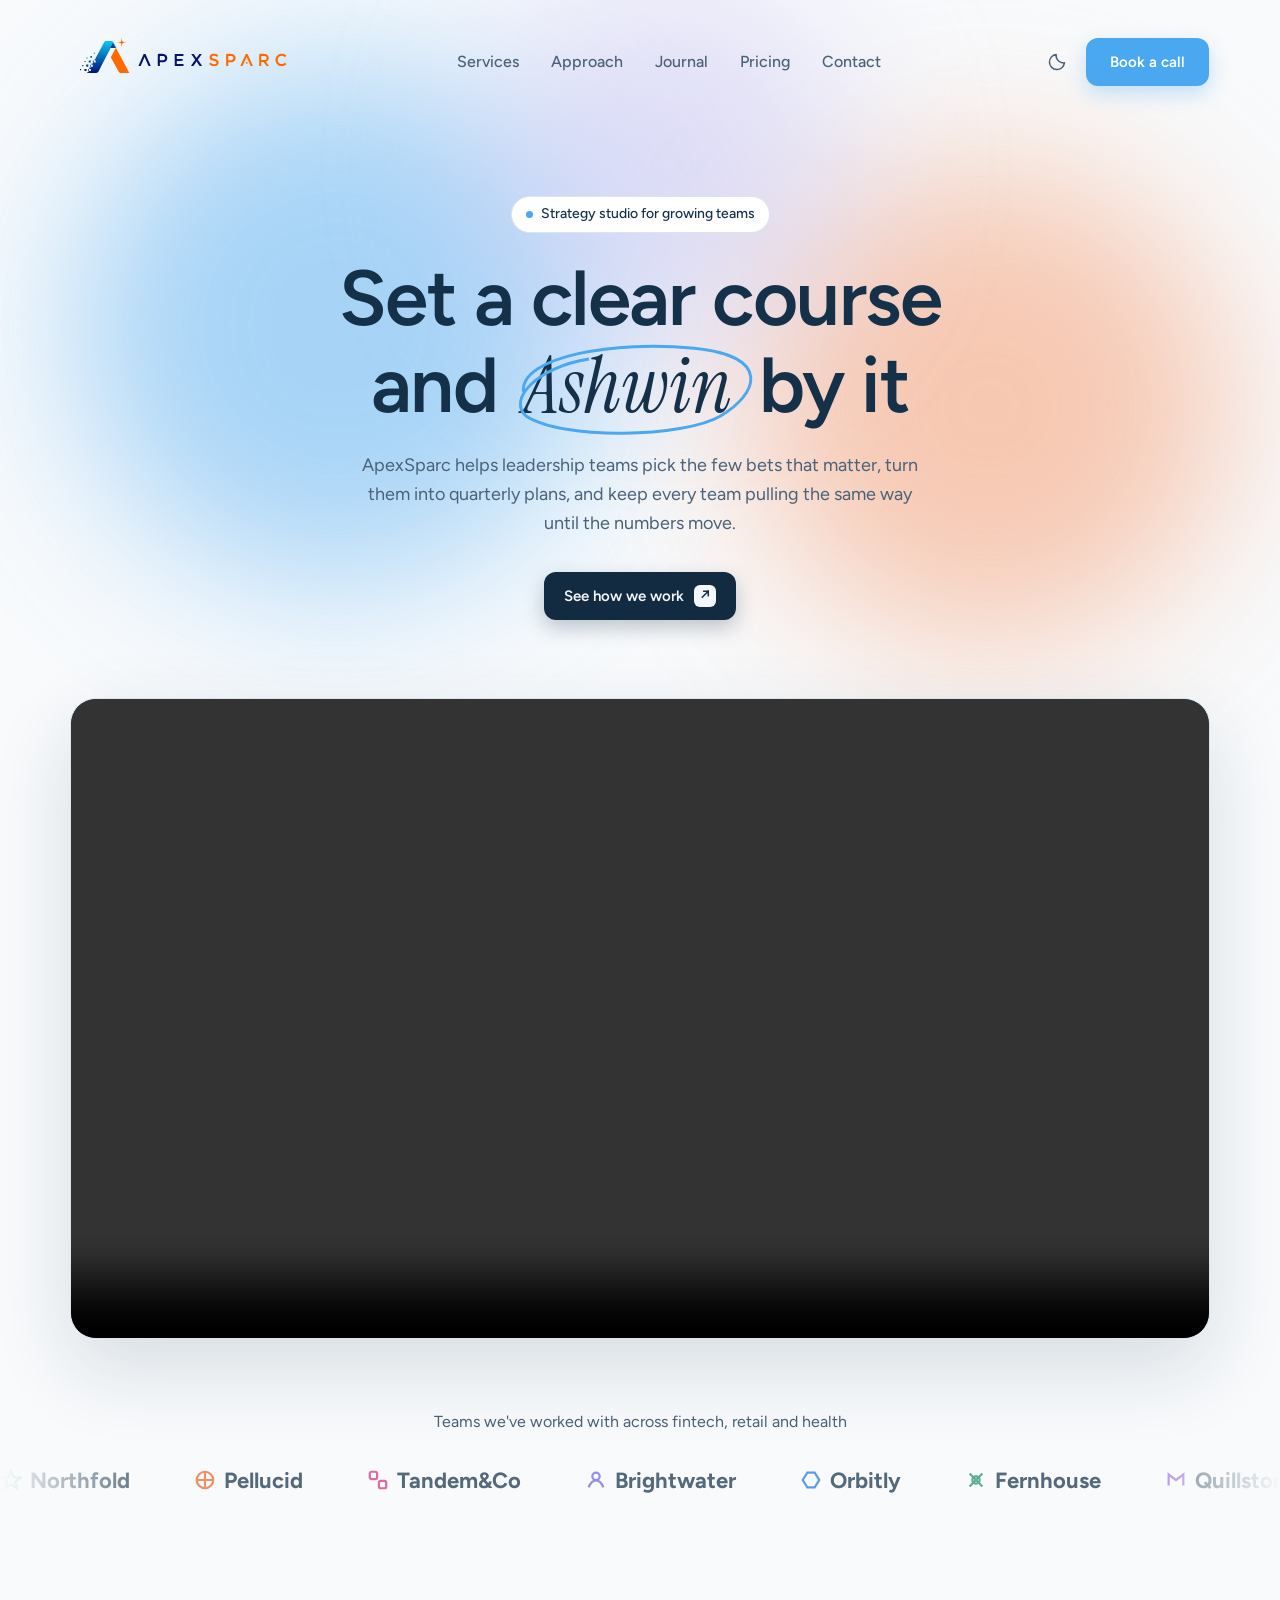
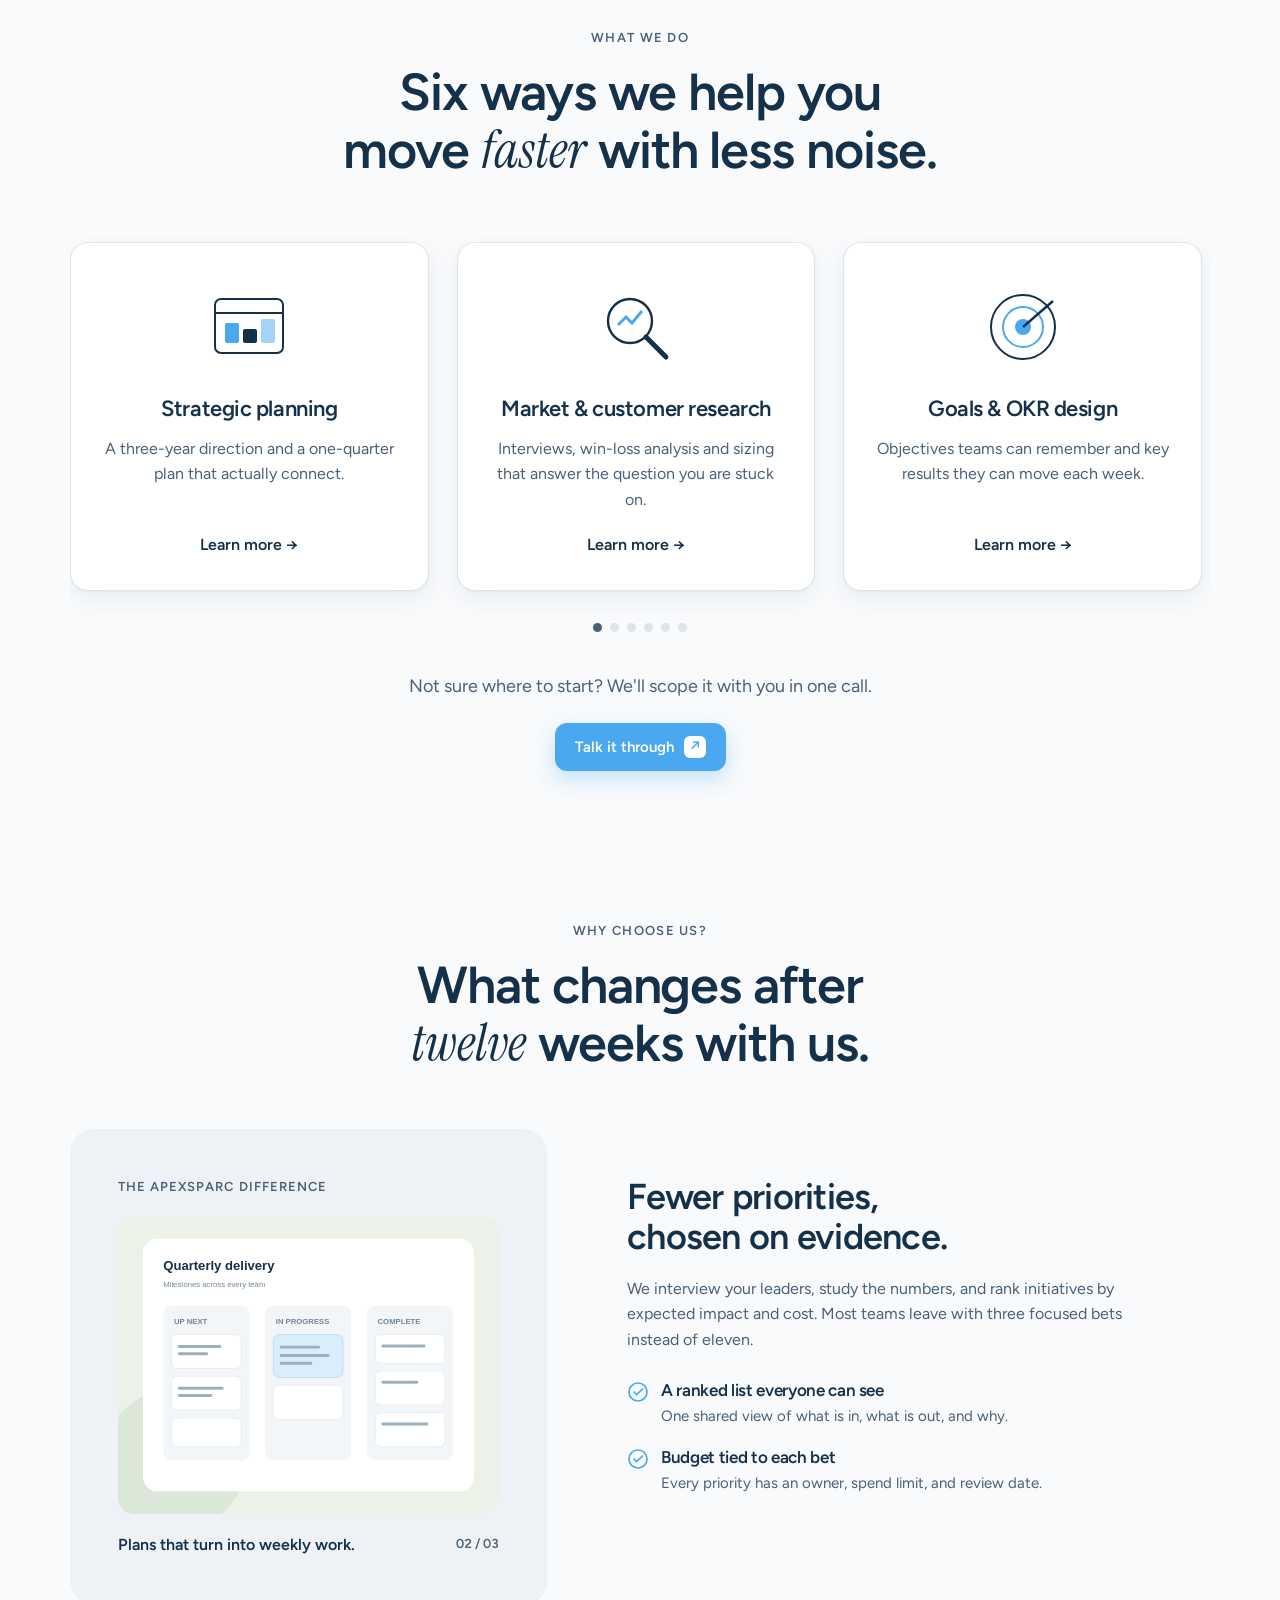
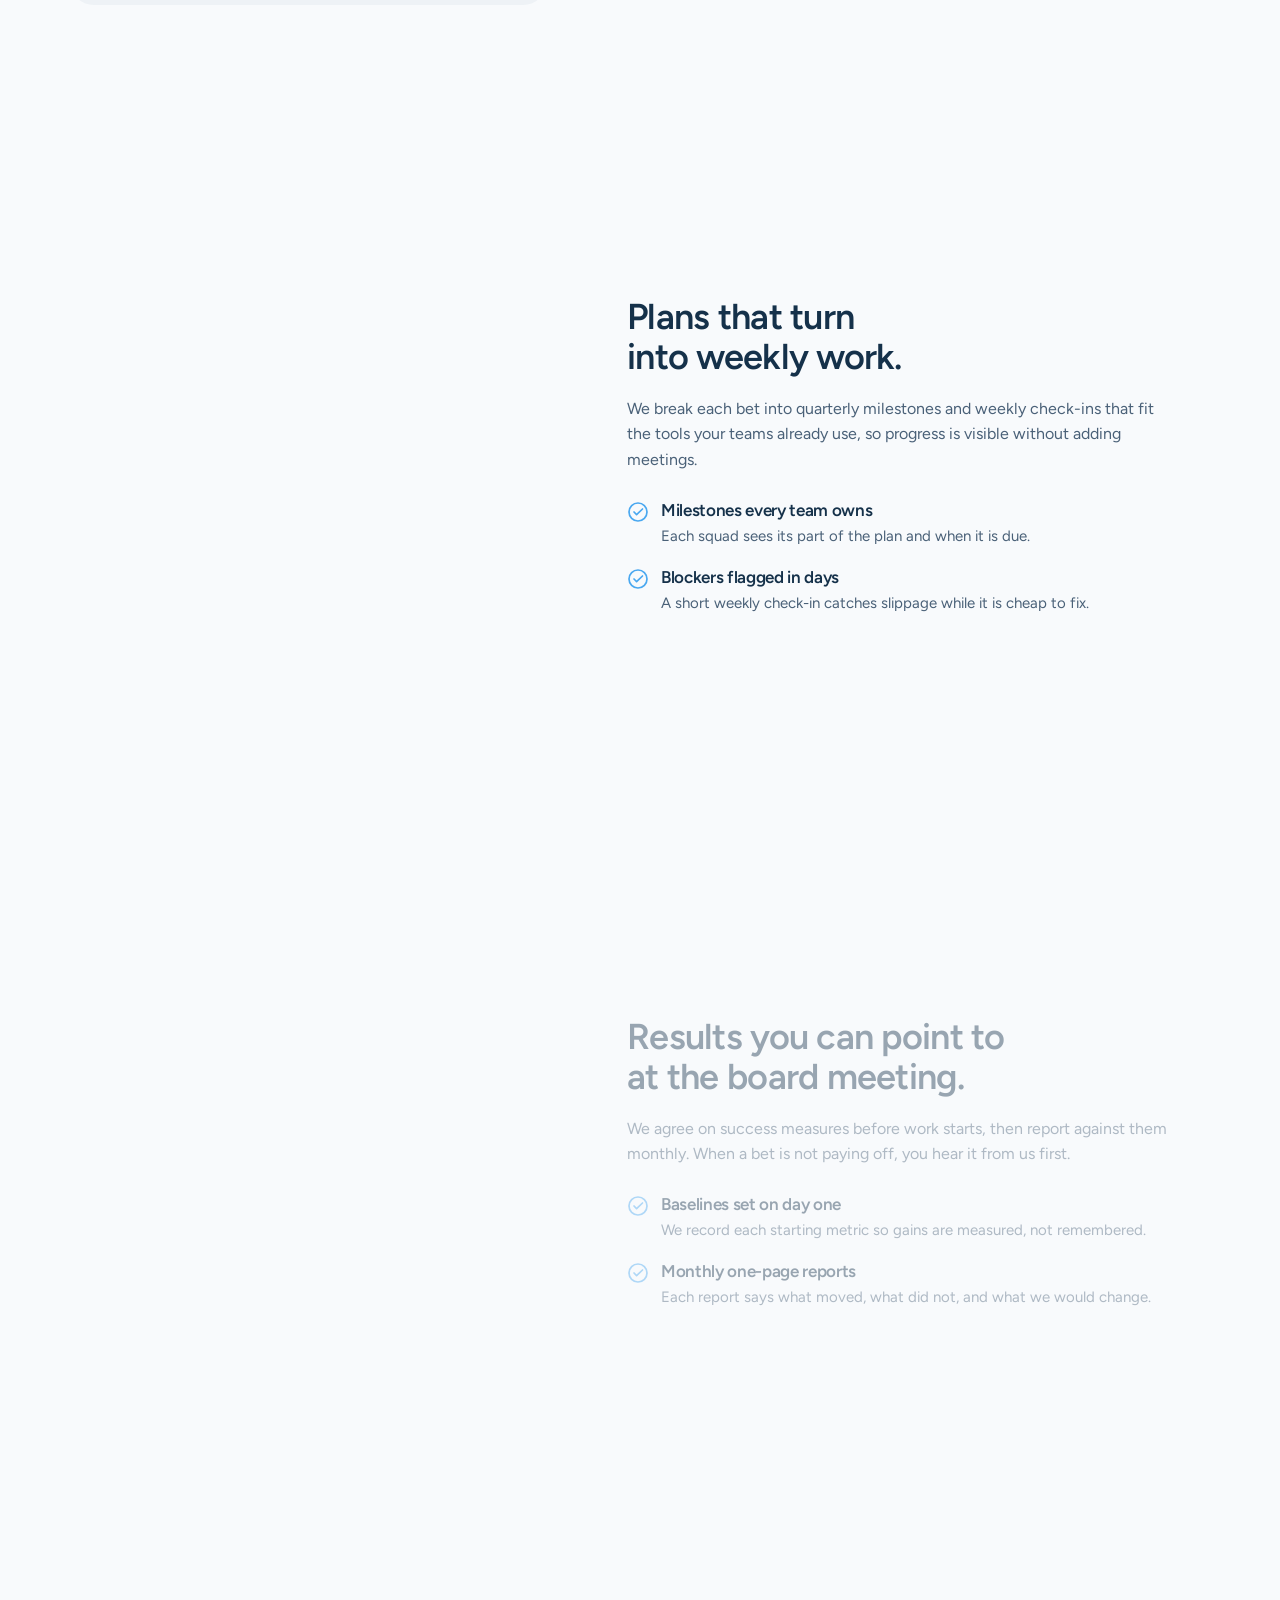
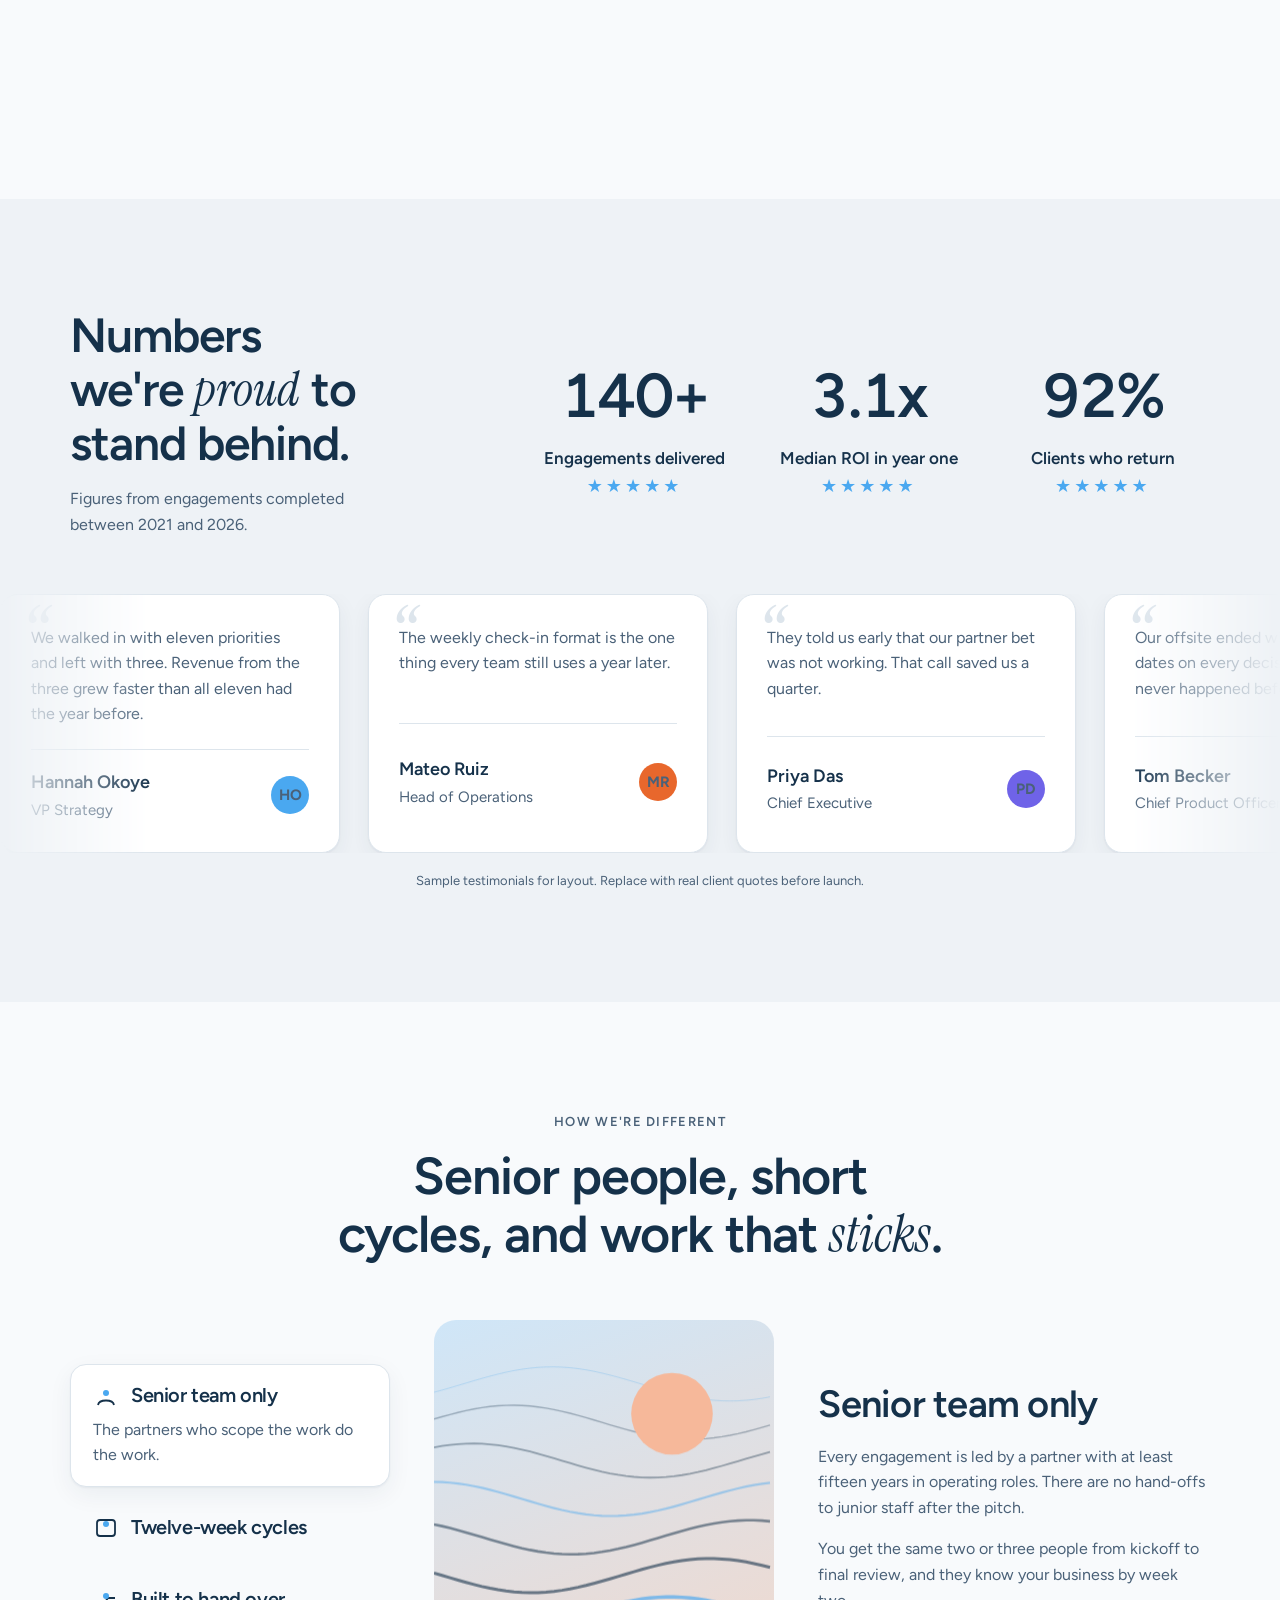
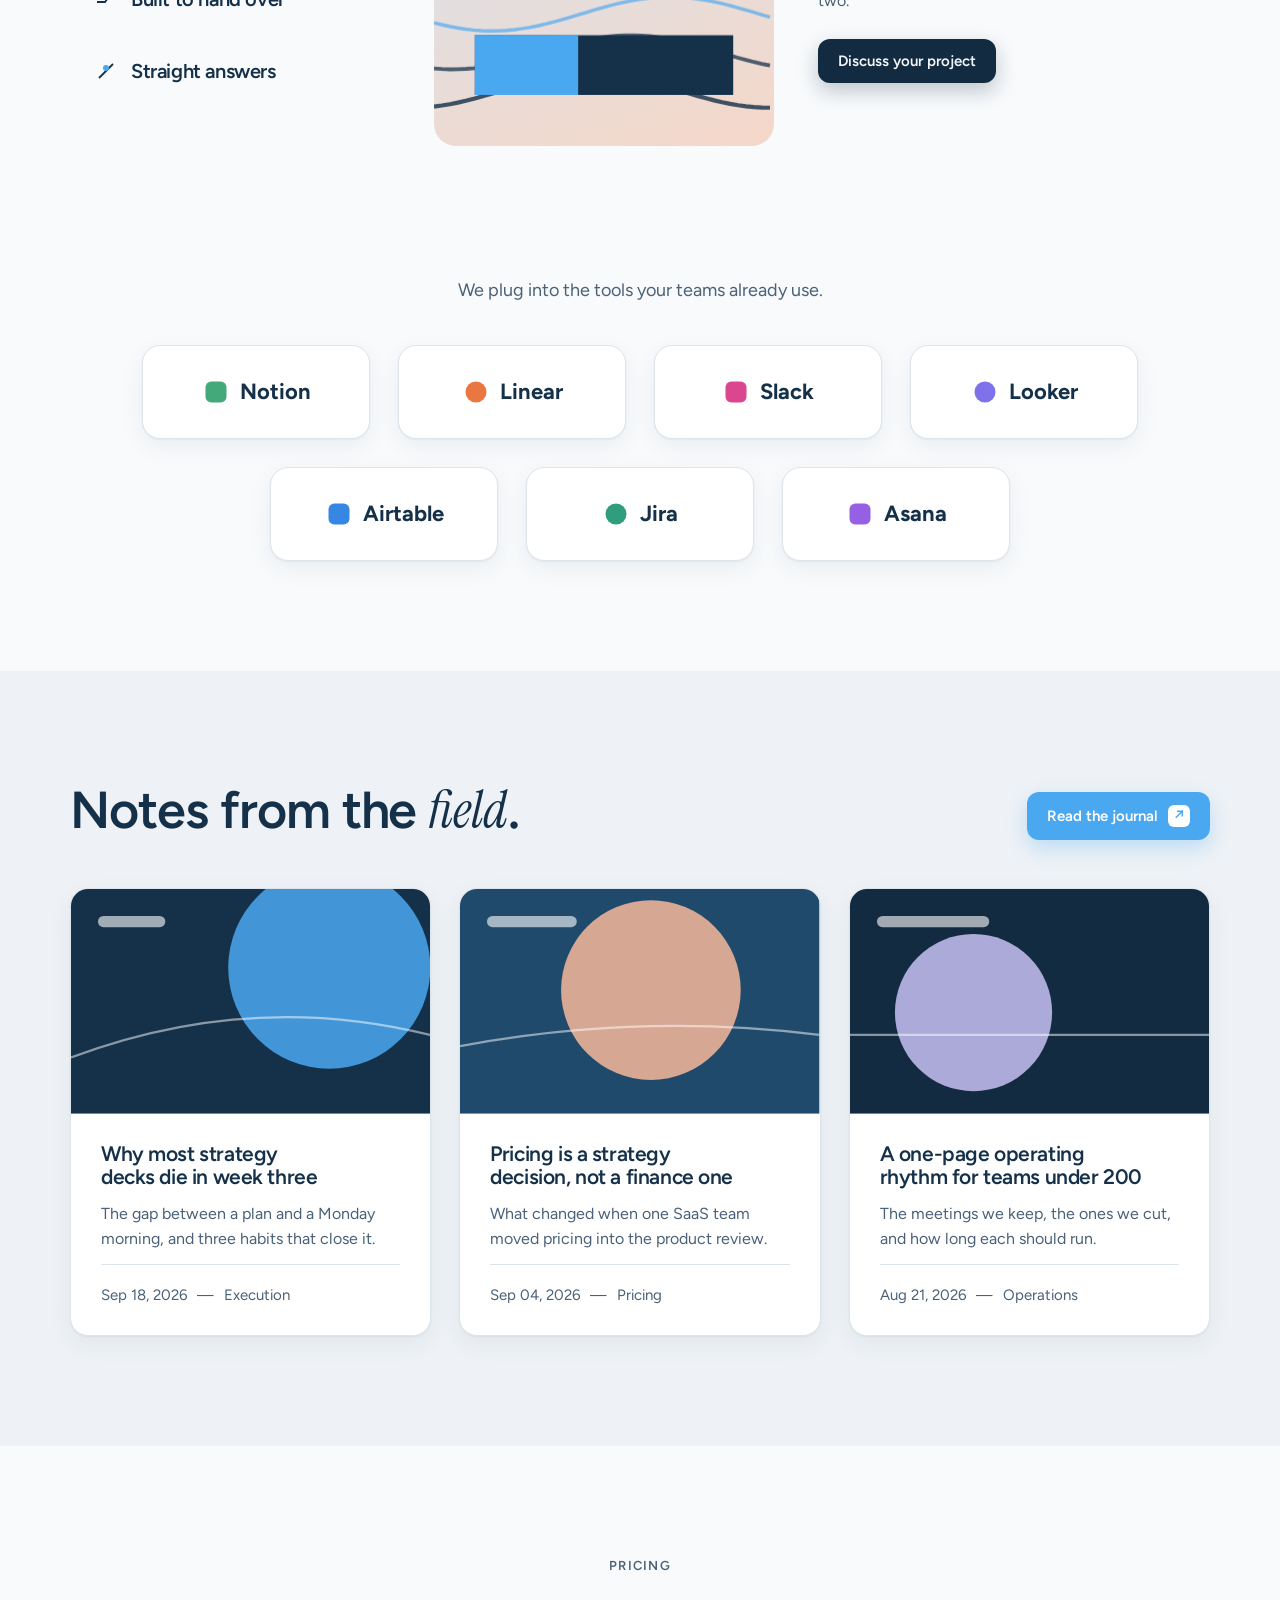
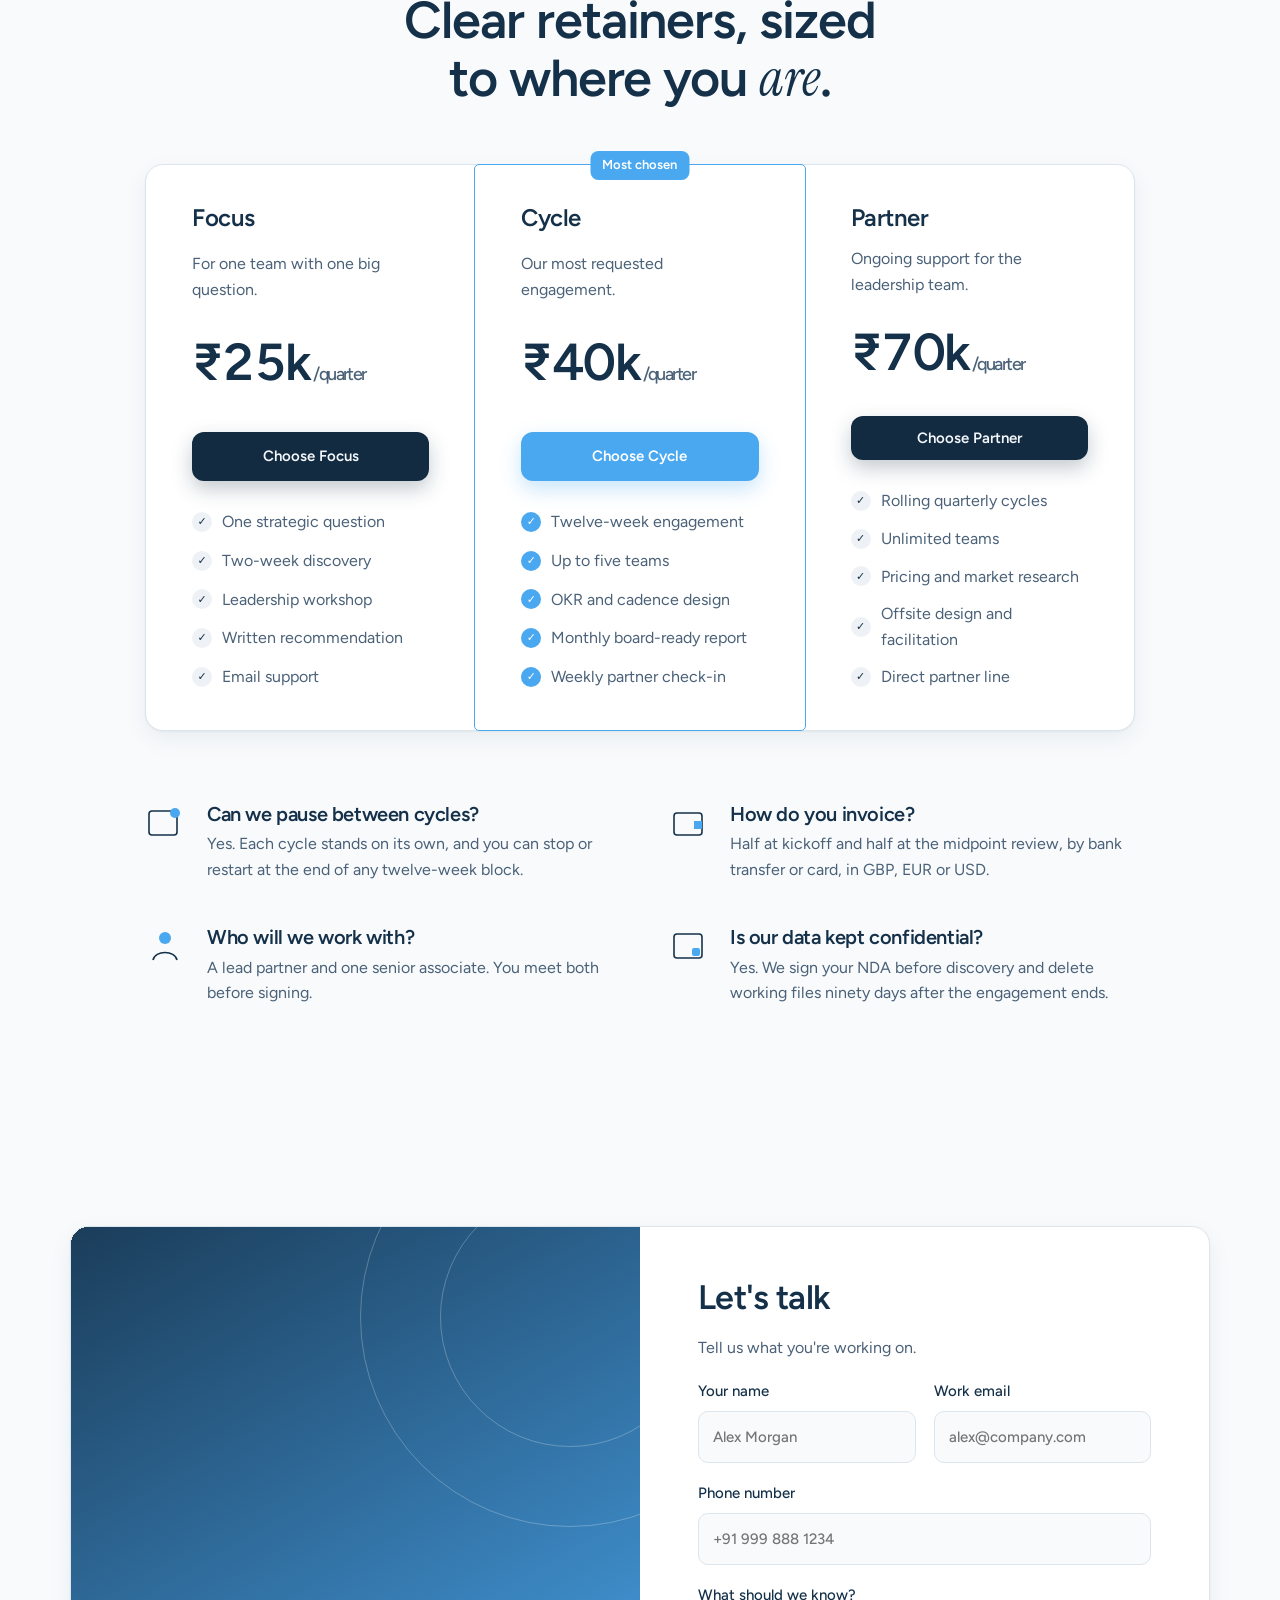
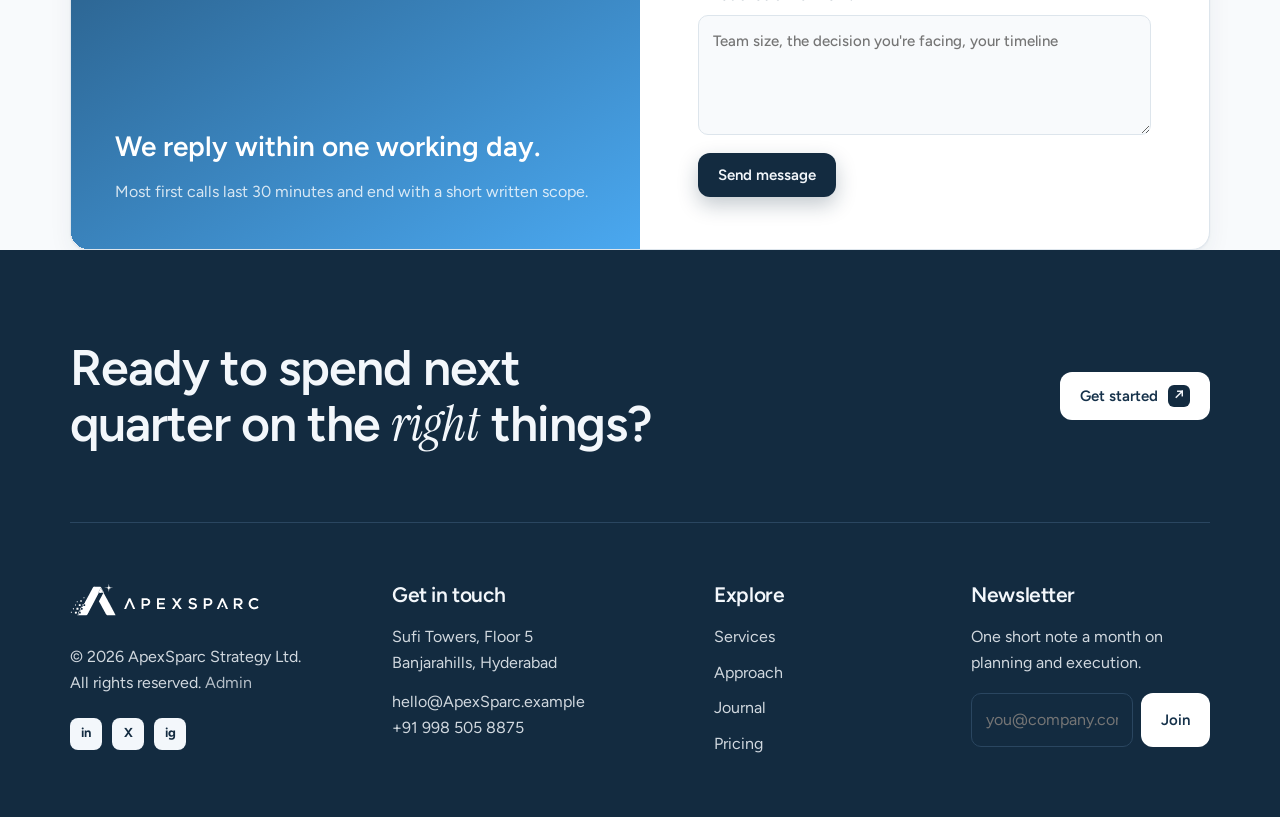
==== commit 738ac266: "Make header logo white in dark mode" ====
--- a/index.html
+++ b/index.html
@@ -52,6 +52,8 @@
 .nav .logo img{width:220px;transition:width .35s cubic-bezier(.22,1,.36,1)}
 .nav.is-scrolled .logo{font-size:22px;gap:8px}
 .nav.is-scrolled .logo img{width:200px}
+:root[data-theme="dark"] .nav .logo img{filter:brightness(0) invert(1)}
+@media (prefers-color-scheme:dark){:root:not([data-theme="light"]) .nav .logo img{filter:brightness(0) invert(1)}}
 .nav ul{display:flex;gap:32px;list-style:none;margin:0;padding:0;font-weight:500;font-size:16px;transition:gap .35s cubic-bezier(.22,1,.36,1),font-size .35s cubic-bezier(.22,1,.36,1)}
 .nav ul a{color:var(--ink-soft);transition:color .2s} .nav ul a:hover{color:var(--ink)}
 .nav.is-scrolled ul{gap:26px;font-size:15px}
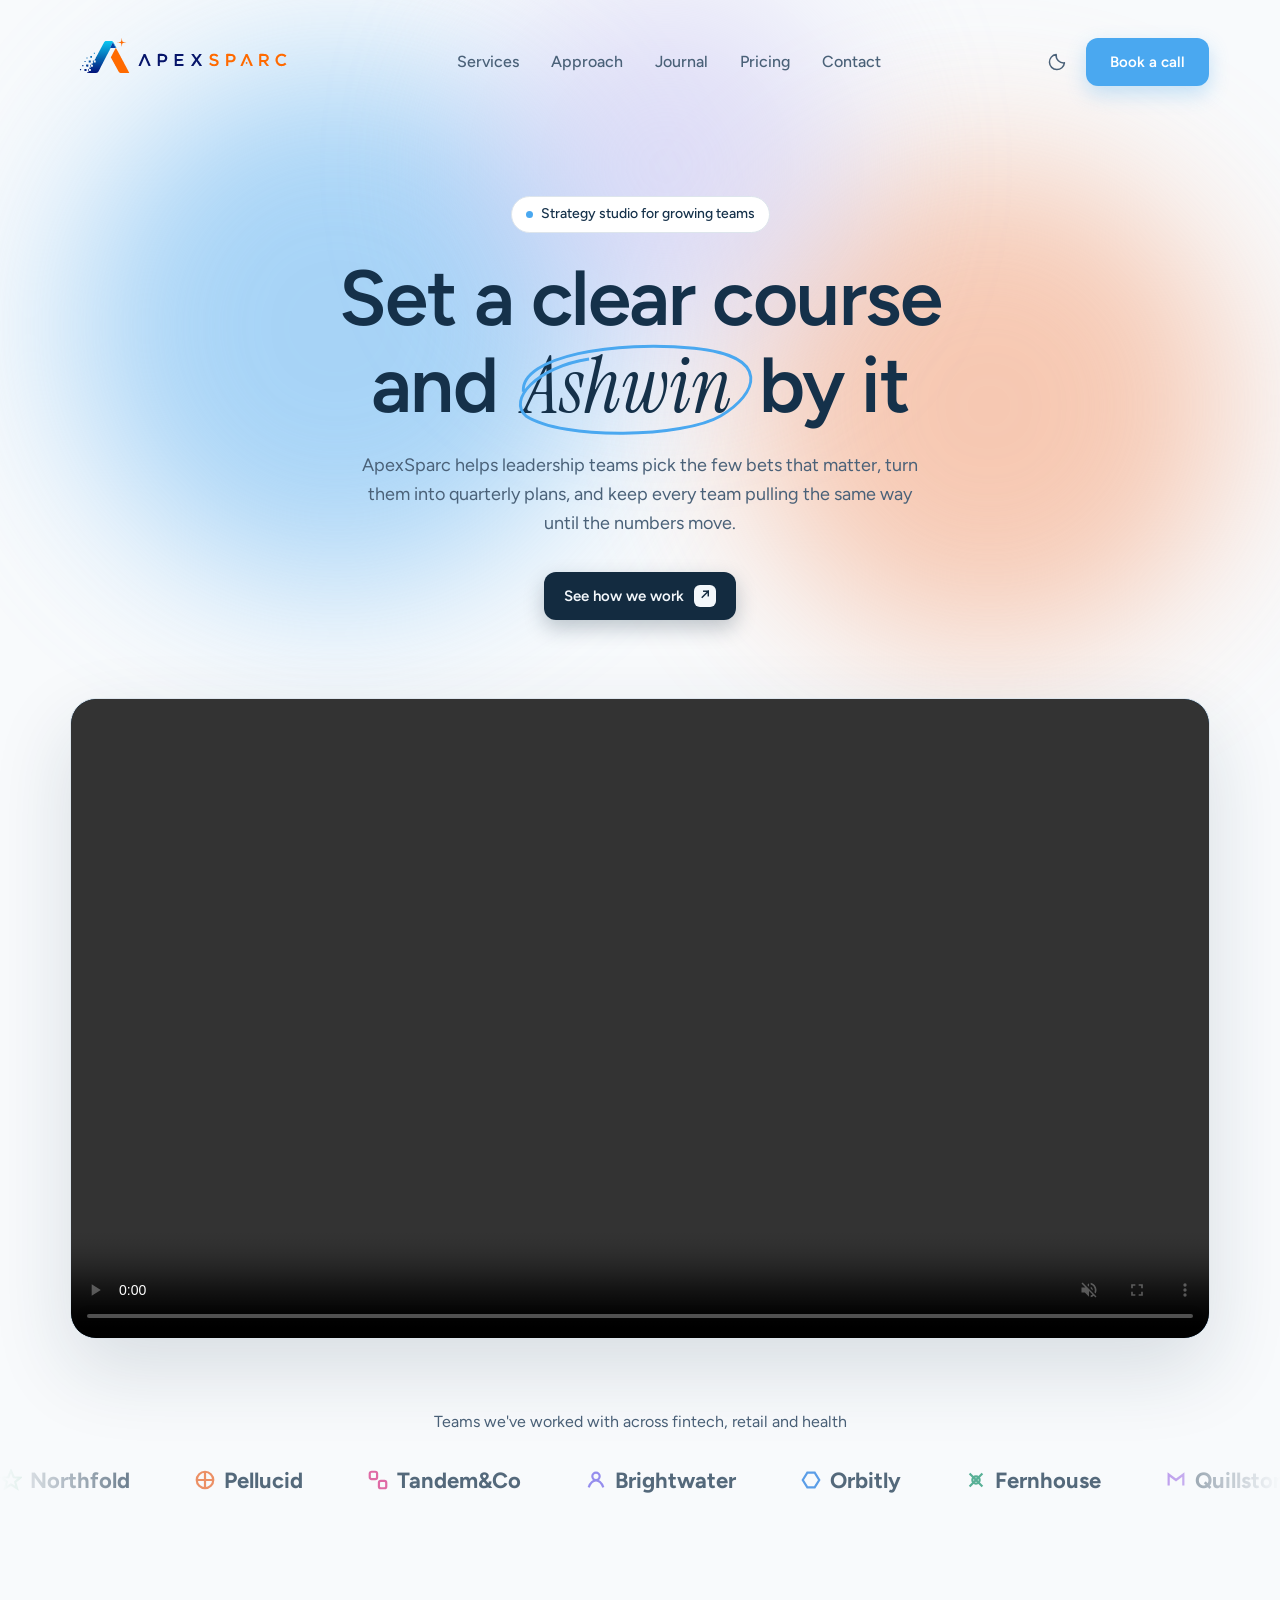
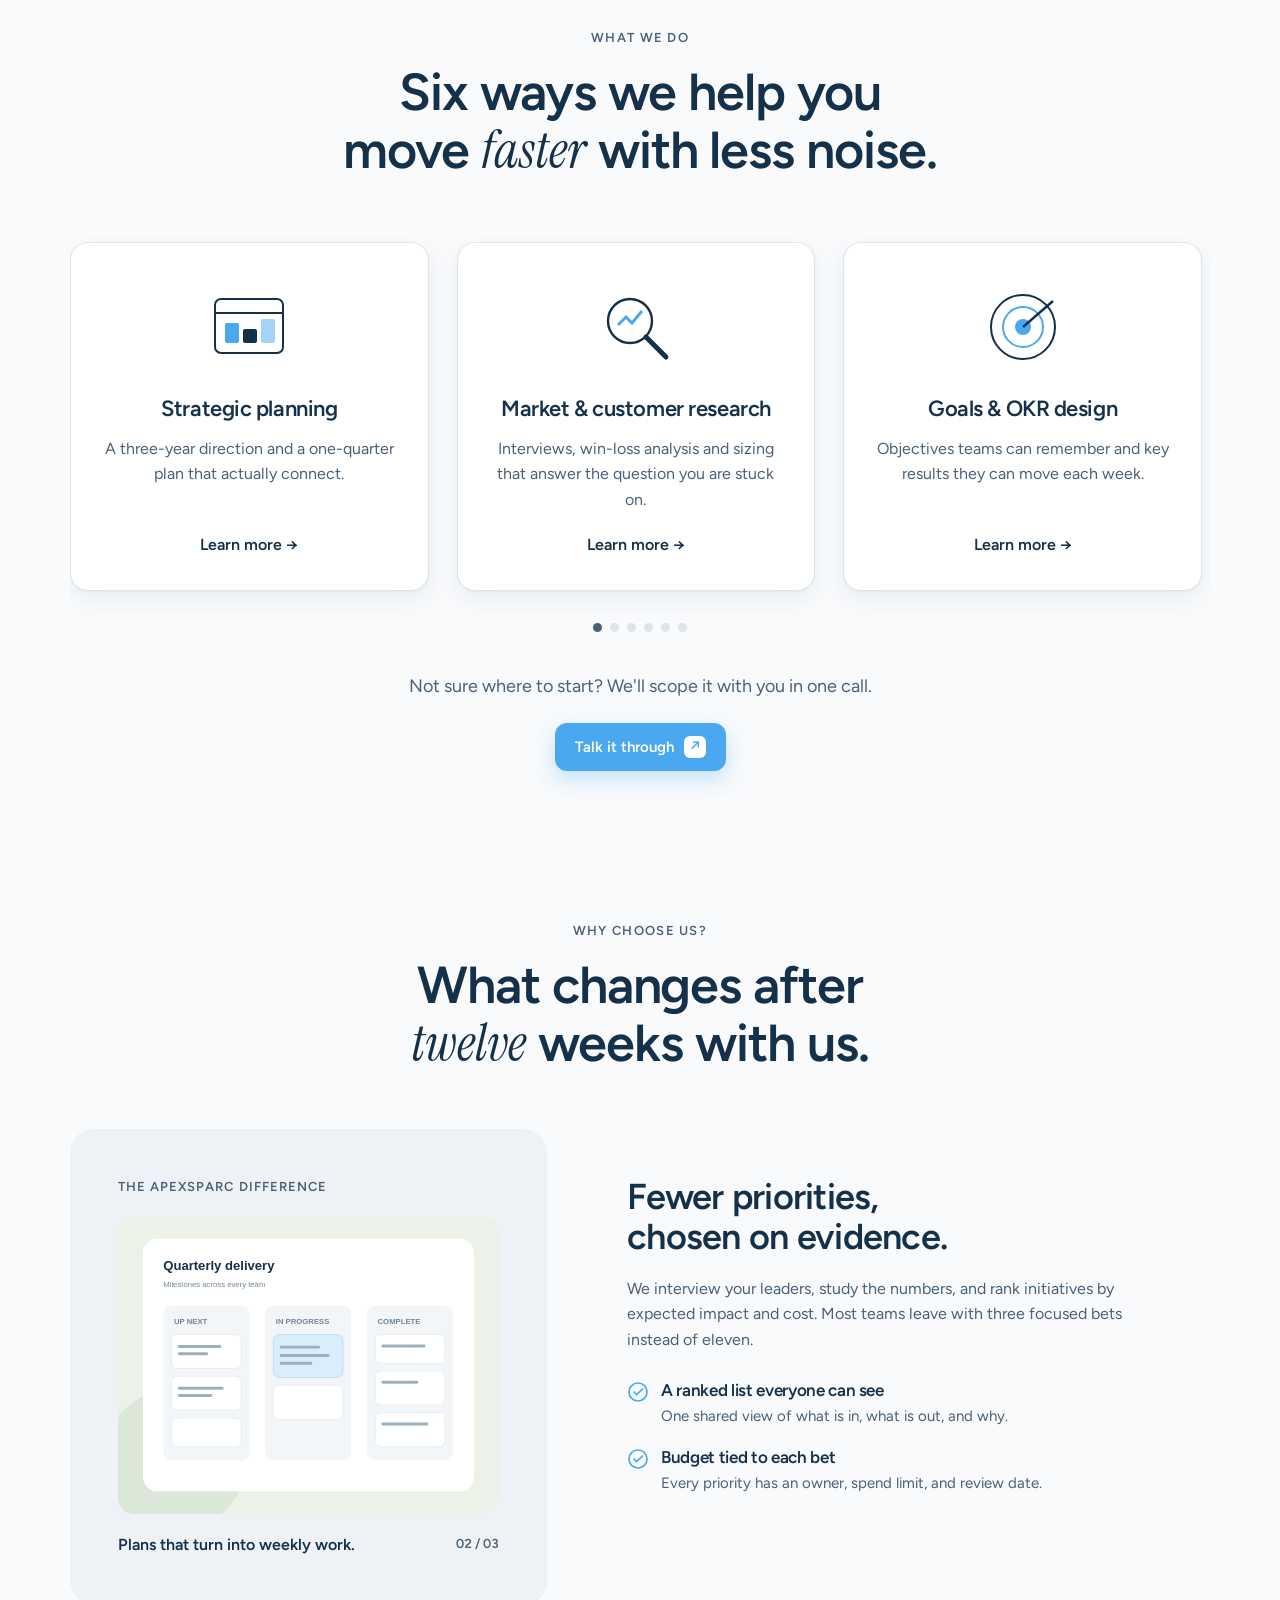
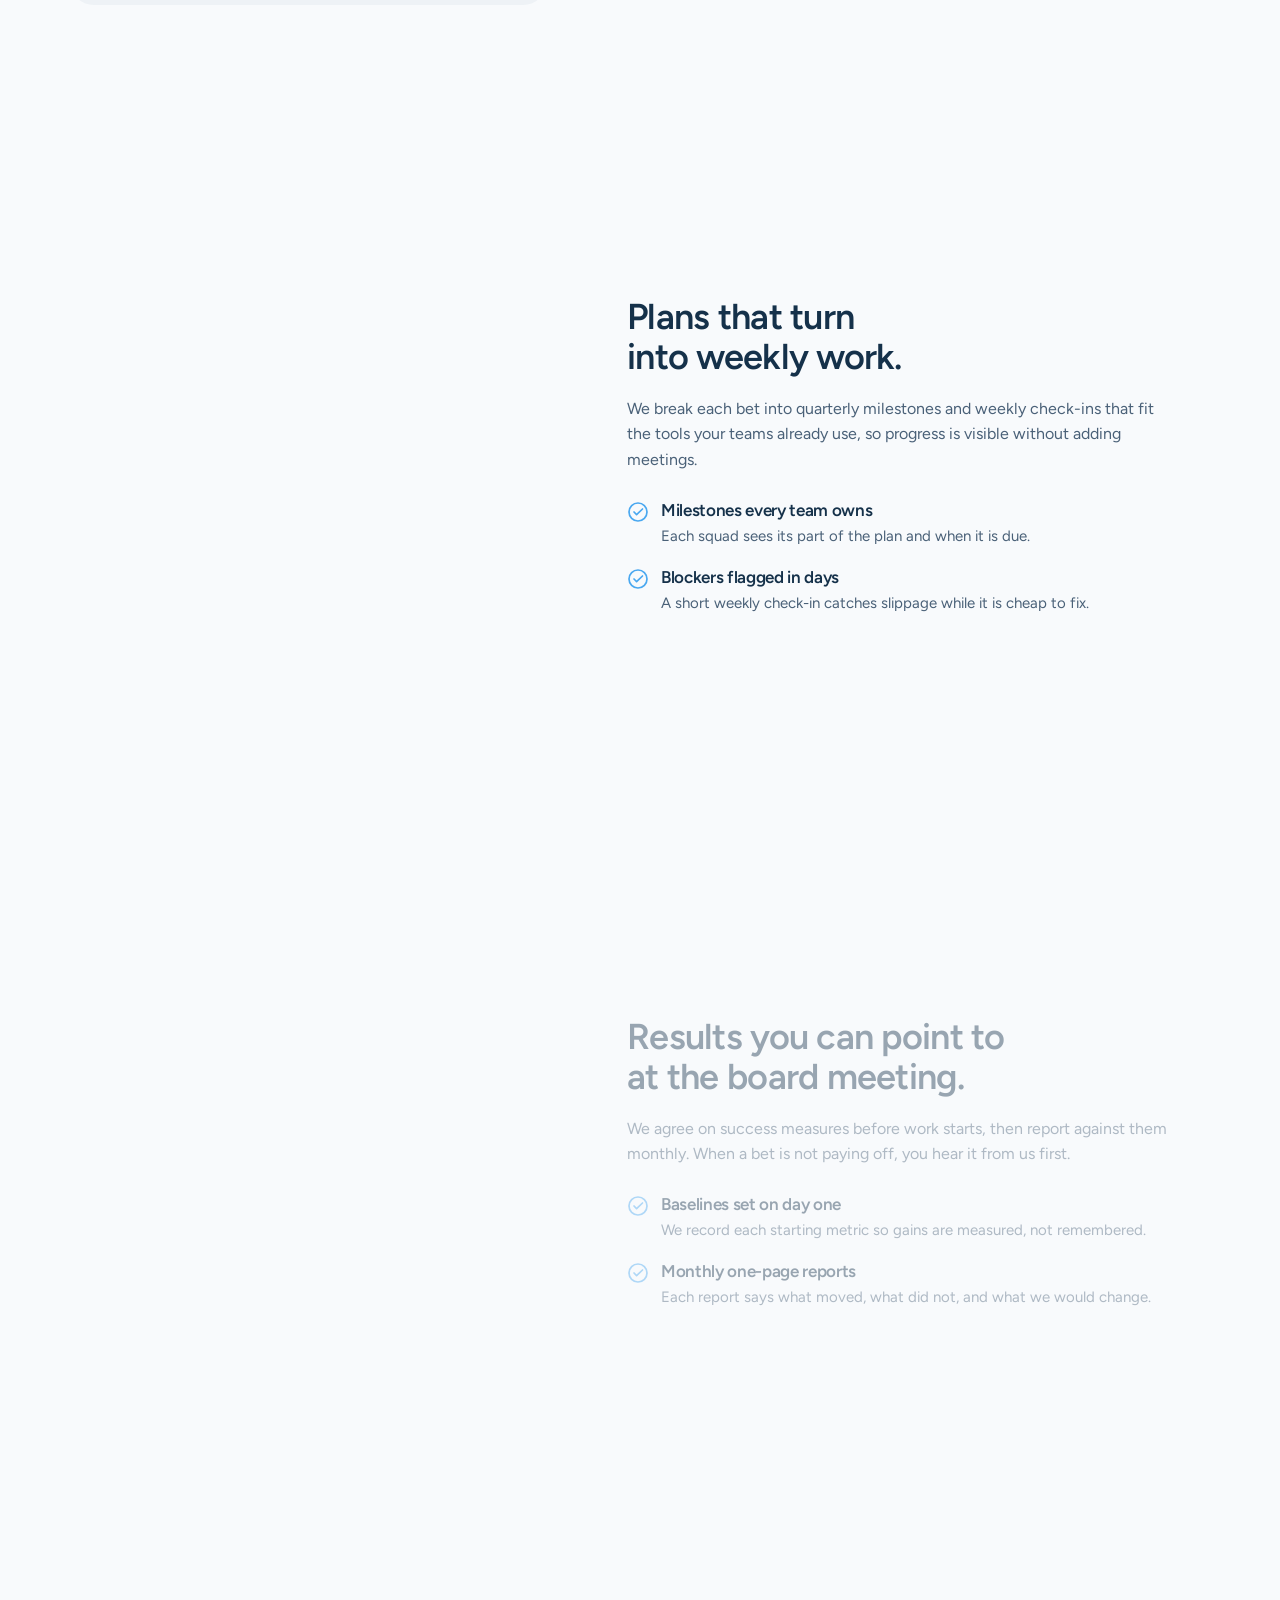
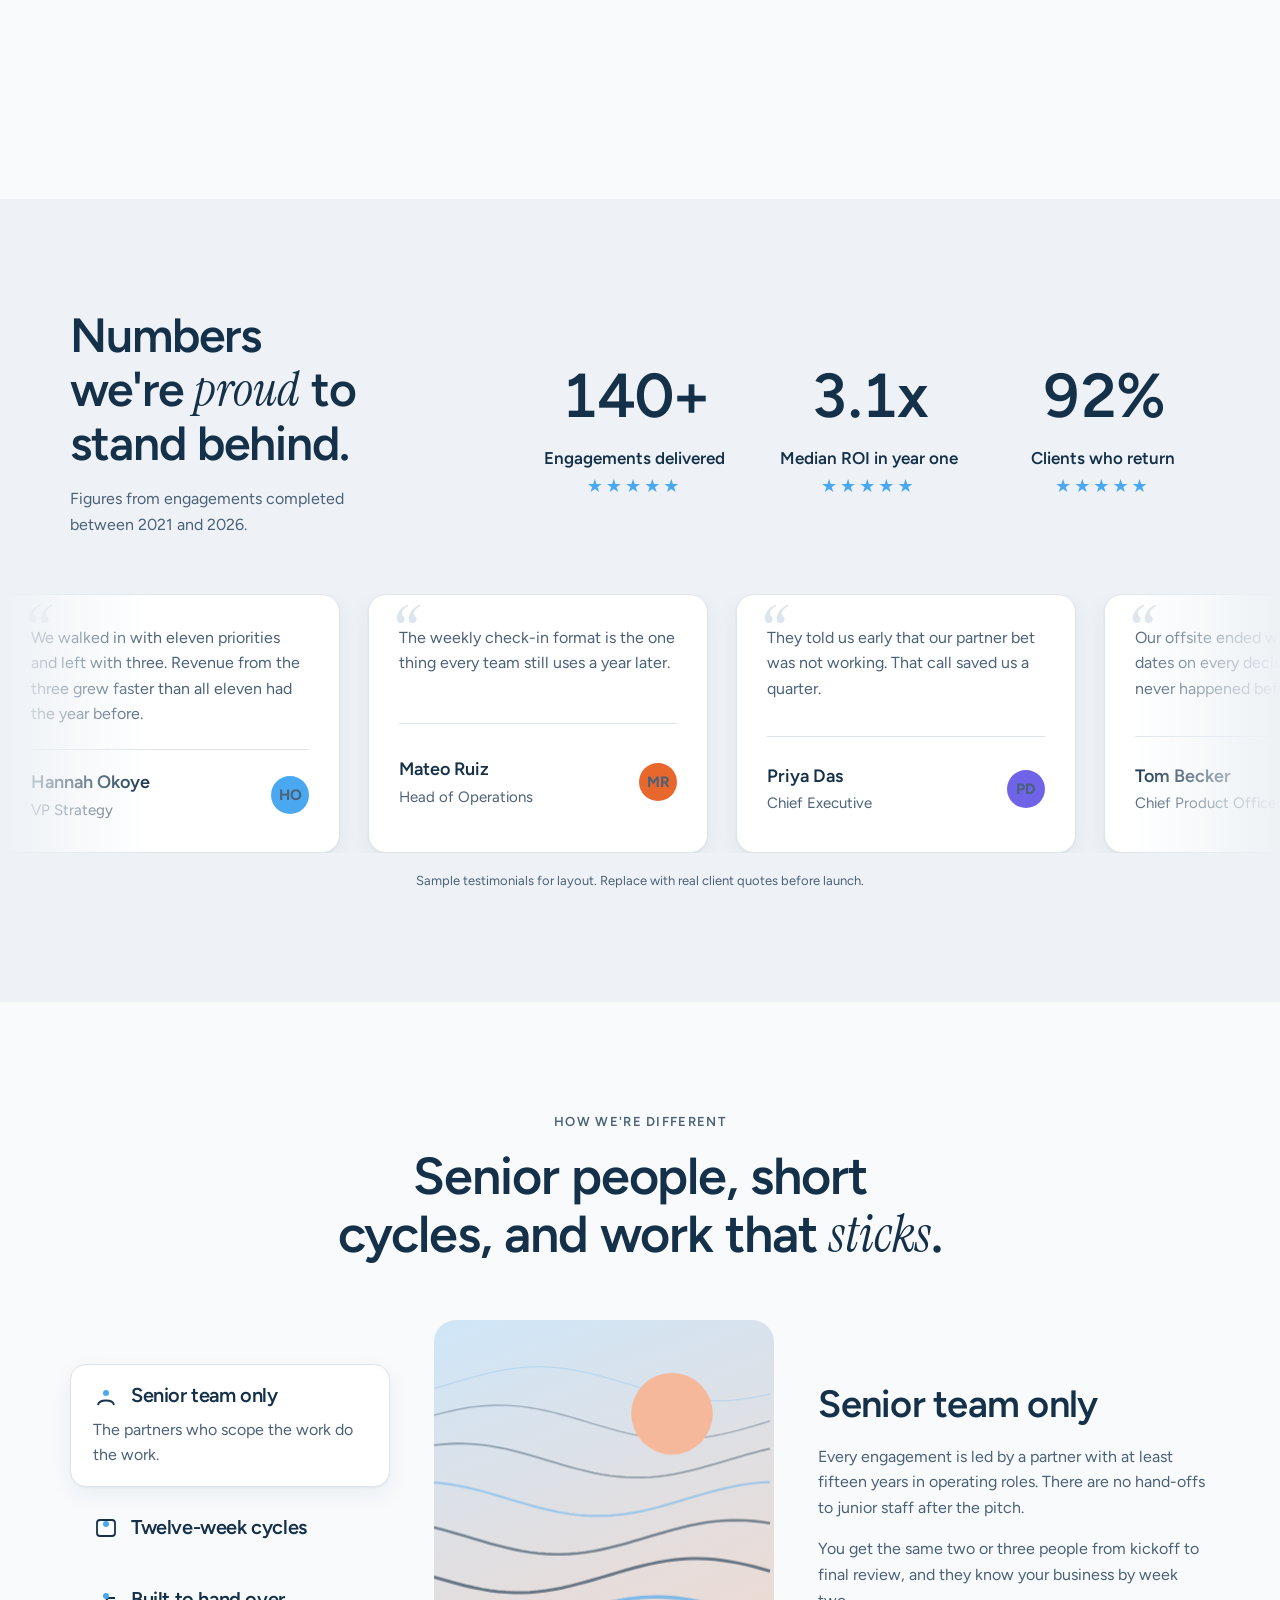
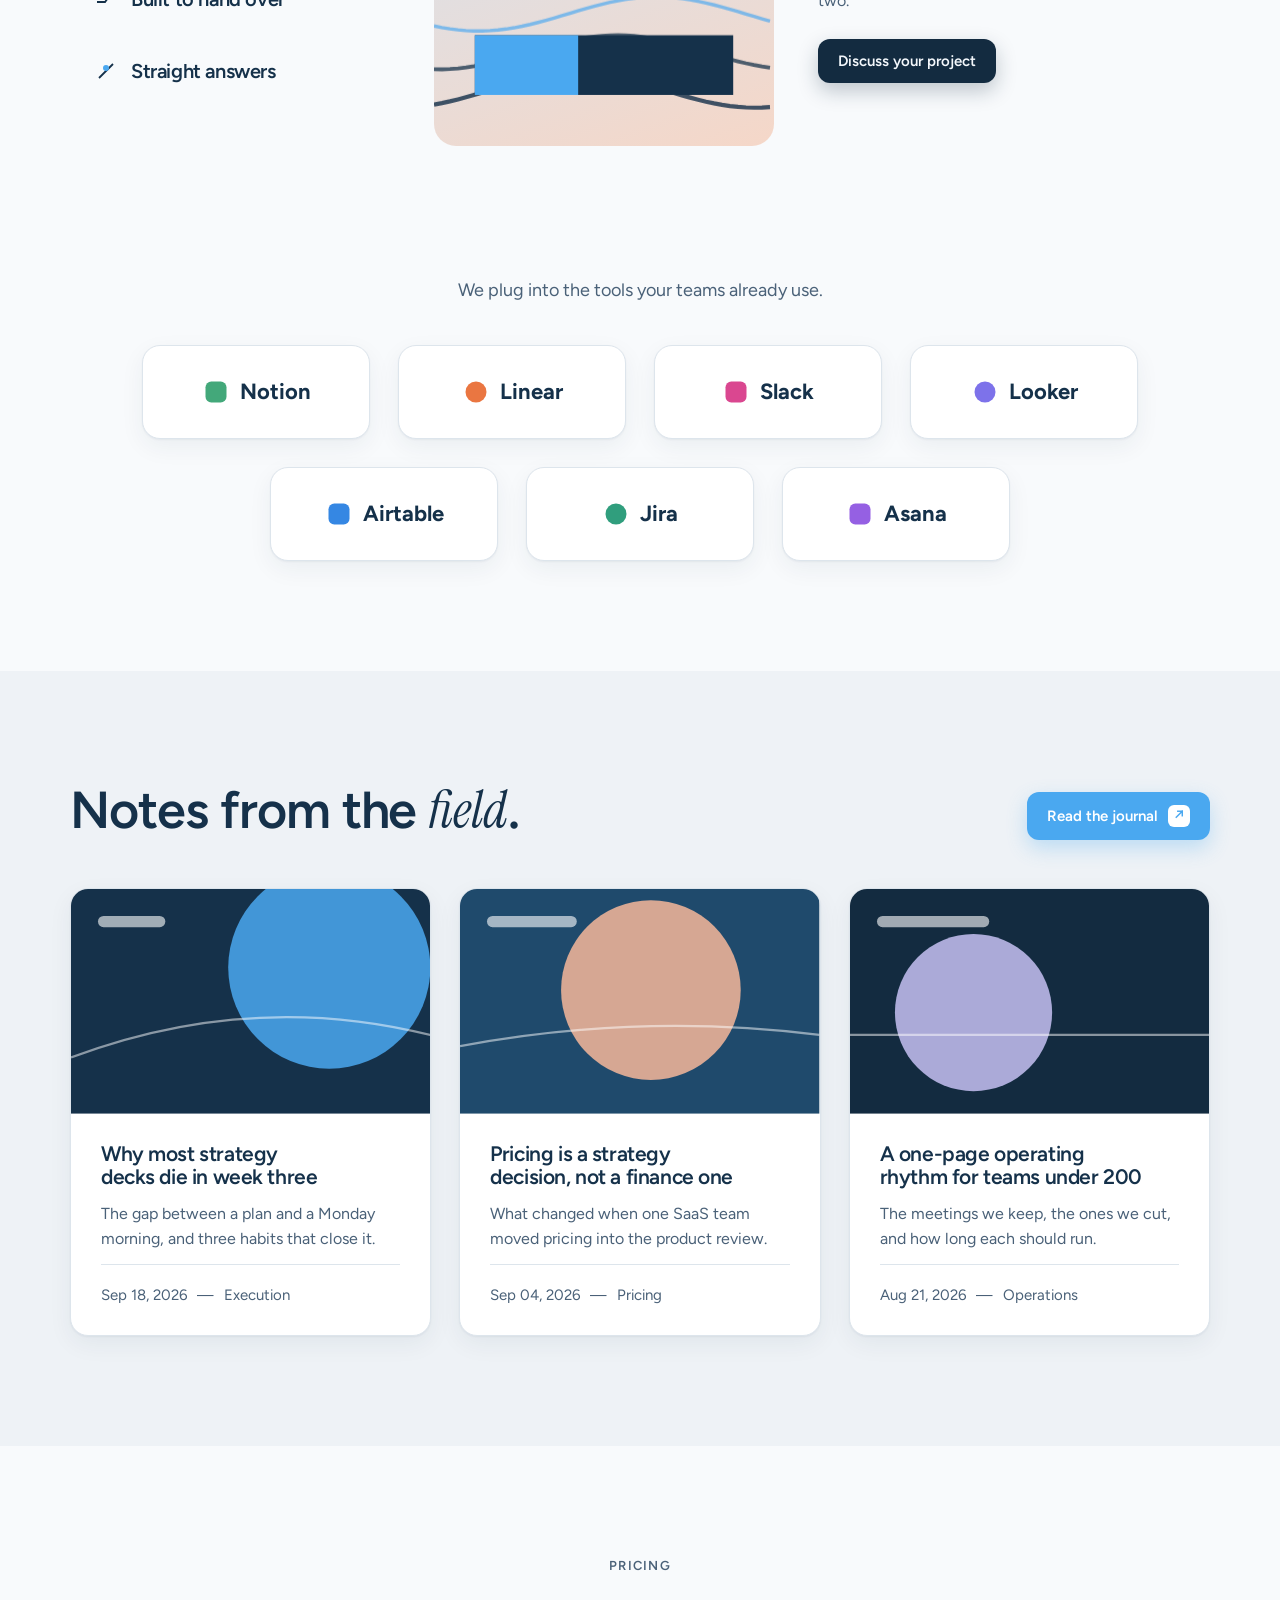
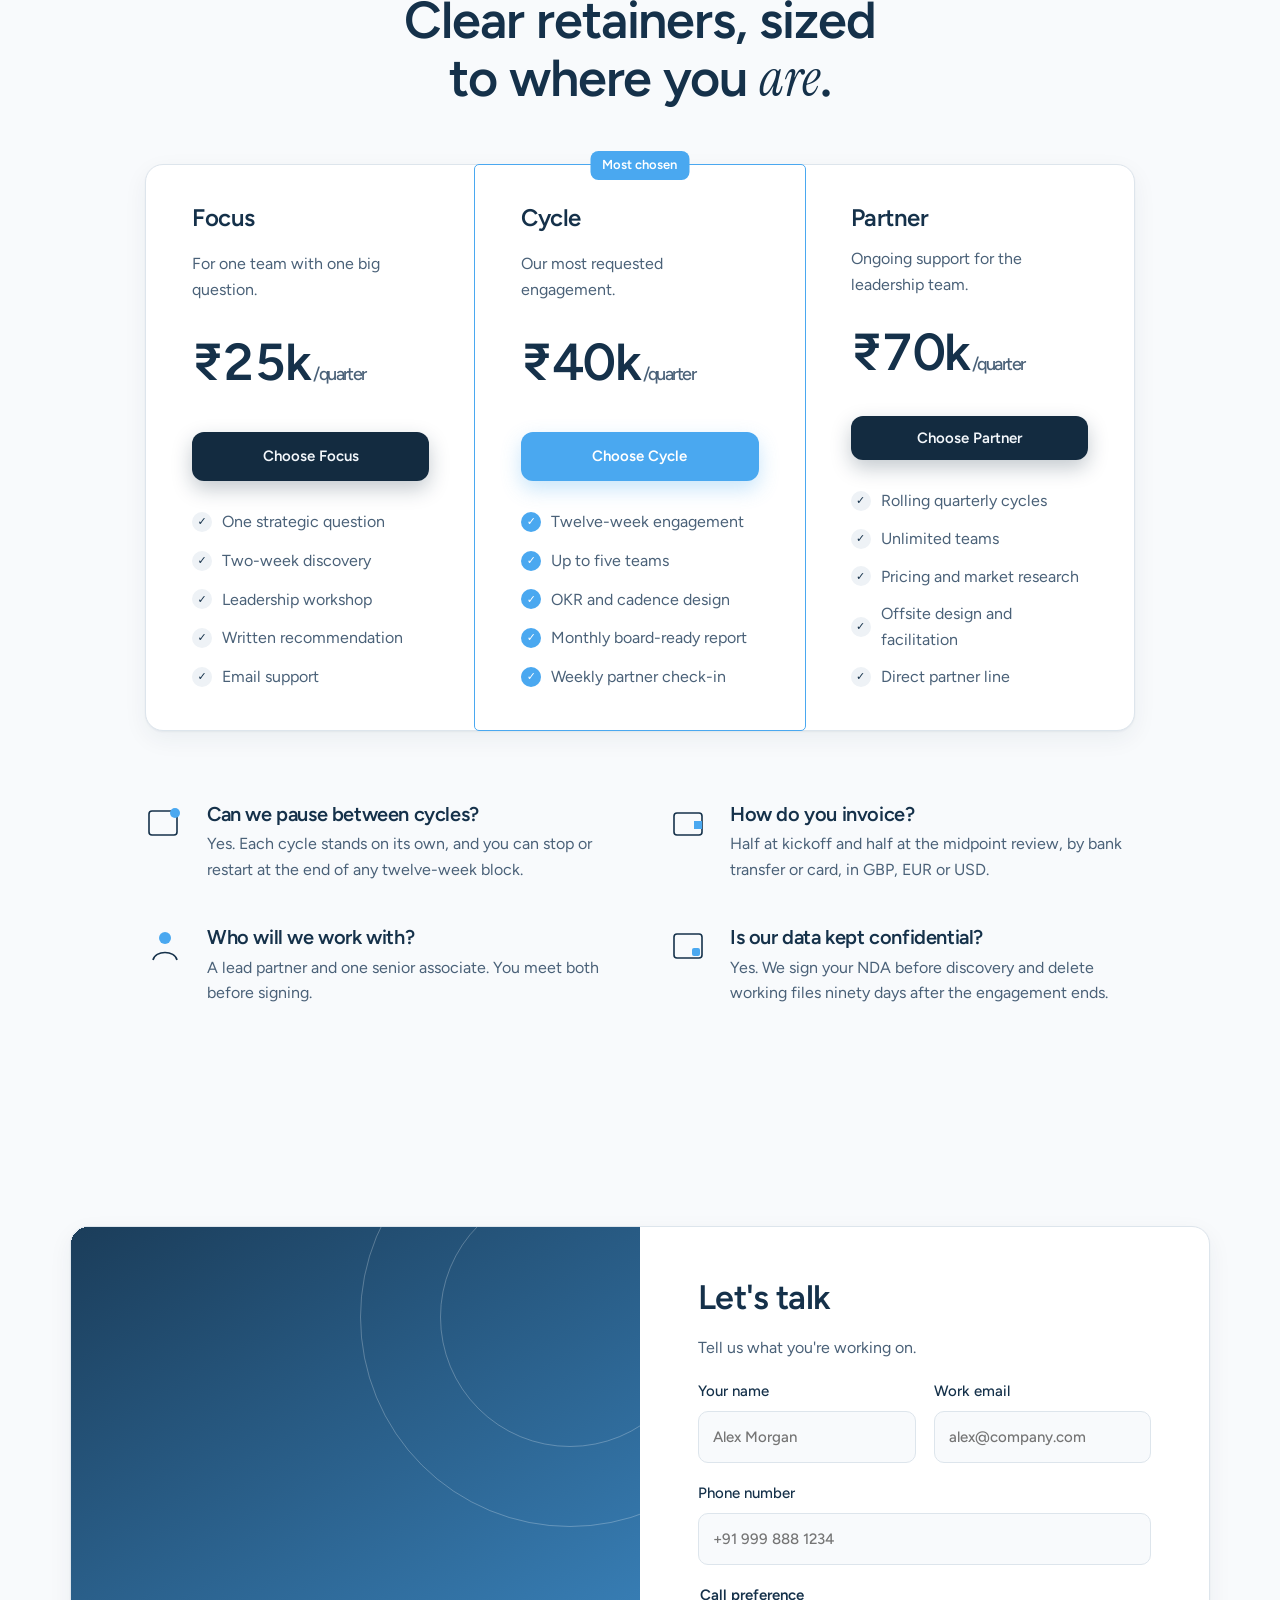
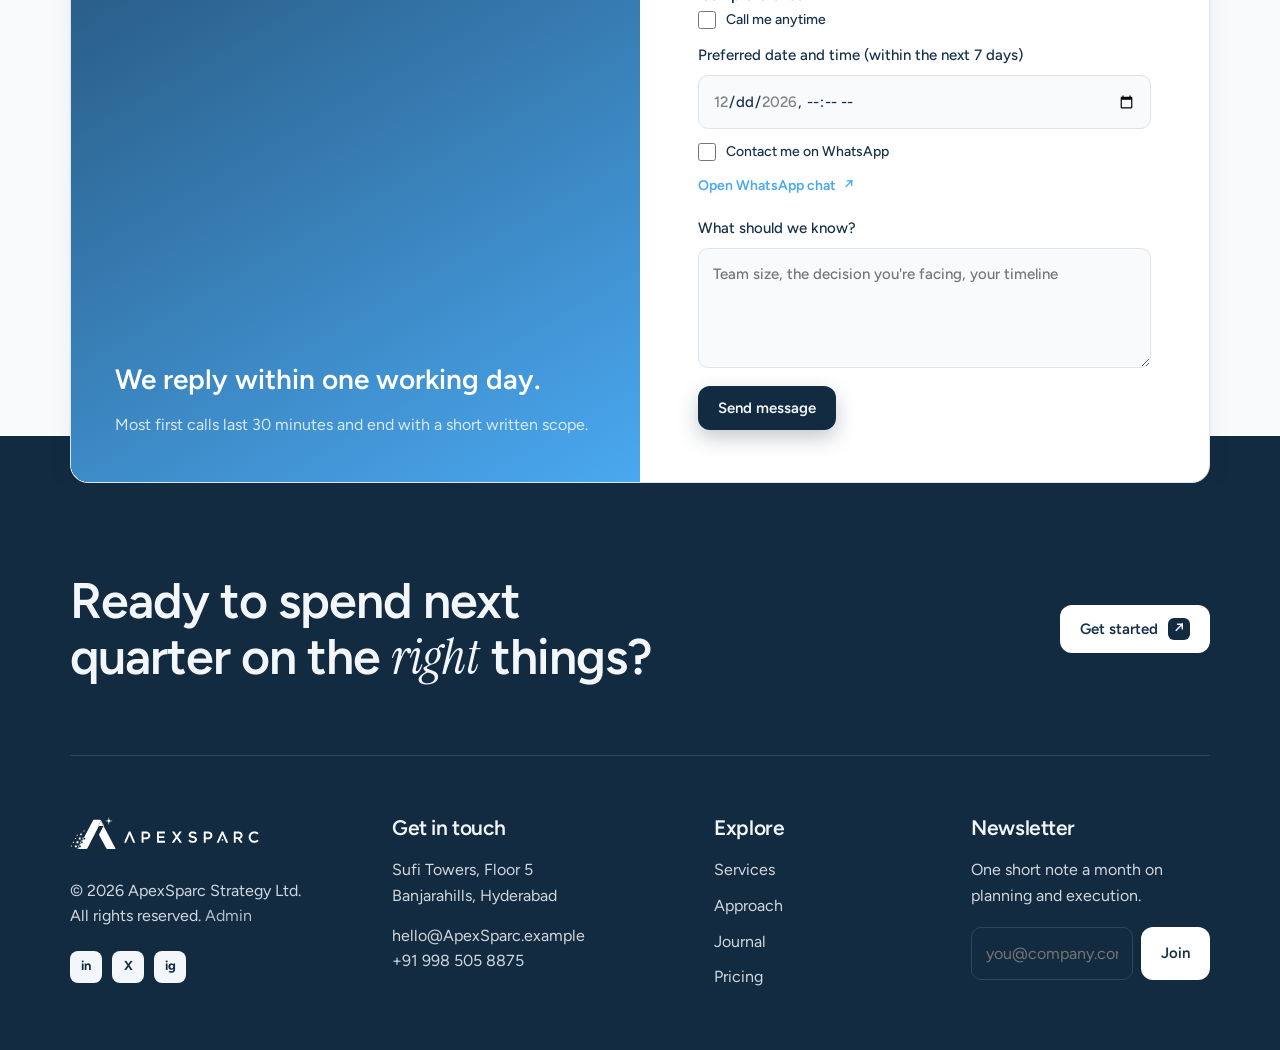
==== commit e5627288: "Add contact scheduling and WhatsApp preferences" ====
--- a/index.html
+++ b/index.html
@@ -290,6 +290,12 @@
 label{display:grid;gap:8px;font-size:15px;font-weight:500}
 input,textarea{font:inherit;color:var(--ink);background:var(--bg);border:1px solid var(--line);border-radius:10px;padding:13px 14px;width:100%}
 textarea{min-height:120px;resize:vertical}
+.contact-options{display:grid;gap:12px;margin:0;padding:0;border:0}
+.contact-options legend{margin-bottom:2px;font-size:15px;font-weight:600}
+.contact-options .choice{display:flex;align-items:center;gap:10px;font-size:14px}
+.contact-options .choice input{width:18px;height:18px;margin:0;accent-color:var(--accent)}
+.whatsapp-link{display:inline-flex;align-items:center;gap:8px;width:max-content;color:var(--accent);font-size:14px;font-weight:600}
+.whatsapp-link:hover{text-decoration:underline}
 .sent{color:var(--accent);font-weight:600}
 .dark{background:var(--dark);color:var(--dark-fg);padding-block:90px 60px}
 .cta{display:flex;justify-content:space-between;align-items:center;gap:30px;flex-wrap:wrap;padding-bottom:70px;border-bottom:1px solid var(--dark-line)}
@@ -438,6 +444,13 @@
         <h3>Let's talk</h3><p style="color:var(--ink-soft)">Tell us what you're working on.</p>
         <div class="two"><label for="f-name">Your name<input id="f-name" name="name" required placeholder="Alex Morgan"></label><label for="f-mail">Work email<input id="f-mail" name="email" type="email" required placeholder="alex@company.com"></label></div>
         <label for="f-phone">Phone number<input id="f-phone" name="phone" type="tel" autocomplete="tel" placeholder="+91 999 888 1234"></label>
+        <fieldset class="contact-options">
+          <legend>Call preference</legend>
+          <label class="choice" for="f-call-anytime"><input id="f-call-anytime" name="call_anytime" type="checkbox">Call me anytime</label>
+          <label for="f-call-date">Preferred date and time (within the next 7 days)<input id="f-call-date" name="preferred_call_at" type="datetime-local" step="900"></label>
+          <label class="choice" for="f-whatsapp"><input id="f-whatsapp" name="whatsapp_requested" type="checkbox">Contact me on WhatsApp</label>
+          <a class="whatsapp-link" href="https://wa.me/919985058875?text=Hi%2C%20I%27d%20like%20to%20discuss%20my%20project%20with%20ApexSparc." target="_blank" rel="noopener noreferrer">Open WhatsApp chat <span aria-hidden="true">&#8599;</span></a>
+        </fieldset>
         <label for="f-msg">What should we know?<textarea id="f-msg" name="message" placeholder="Team size, the decision you're facing, your timeline"></textarea></label>
         <div><button class="btn btn-dark" type="submit">Send message</button></div>
         <p class="sent" id="contact-status" role="status" hidden></p>
@@ -629,6 +642,19 @@
 const contactForm=$('#form');
 const contactStatus=$('#contact-status');
 const supabaseConfig=window.APEXSPARC_SUPABASE||{};
+const callAnytime=$('#f-call-anytime');
+const callDate=$('#f-call-date');
+const localDateTimeValue=date=>new Date(date.getTime()-date.getTimezoneOffset()*60000).toISOString().slice(0,16);
+const updateCallDateRange=()=>{
+  const now=new Date();
+  callDate.min=localDateTimeValue(now);
+  callDate.max=localDateTimeValue(new Date(now.getTime()+7*24*60*60*1000));
+};
+updateCallDateRange();
+callAnytime.addEventListener('change',()=>{
+  callDate.disabled=callAnytime.checked;
+  if(callAnytime.checked)callDate.value='';
+});
 contactForm.addEventListener('submit',async event=>{
   event.preventDefault();
   const submitButton=contactForm.querySelector('[type="submit"]');
@@ -641,20 +667,34 @@
   contactStatus.hidden=false;
   contactStatus.textContent='Sending your message...';
   const fields=new FormData(contactForm);
+  const callAnytimeRequested=fields.get('call_anytime')==='on';
+  const preferredCallValue=fields.get('preferred_call_at');
+  const requestData={
+    name:fields.get('name'),
+    email:fields.get('email'),
+    phone:fields.get('phone')||null,
+    message:fields.get('message'),
+    preferred_call_at:callAnytimeRequested||!preferredCallValue?null:new Date(preferredCallValue).toISOString(),
+    call_anytime:callAnytimeRequested,
+    whatsapp_requested:fields.get('whatsapp_requested')==='on'
+  };
+  const emailData={...Object.fromEntries(fields),...requestData};
   try{
     const response=await fetch(`${supabaseConfig.url.replace(/\/+$/,'')}/rest/v1/contact_requests`,{
       method:'POST',
       headers:{apikey:supabaseConfig.publishableKey,'Content-Type':'application/json',Prefer:'return=minimal'},
-      body:JSON.stringify({name:fields.get('name'),email:fields.get('email'),phone:fields.get('phone')||null,message:fields.get('message')})
+      body:JSON.stringify(requestData)
     });
     if(!response.ok)throw new Error(`Request storage failed (${response.status})`);
     contactForm.reset();
+    callDate.disabled=false;
+    updateCallDateRange();
     contactStatus.textContent='Thank you. Your message has been received. Our team will reach out soon.';
     submitButton.disabled=false;
     fetch('https://formsubmit.co/ajax/ashwin.designer@gmail.com',{
       method:'POST',
       headers:{'Content-Type':'application/json',Accept:'application/json'},
-      body:JSON.stringify(Object.fromEntries(fields))
+      body:JSON.stringify(emailData)
     }).then(async emailResponse=>{
       if(!emailResponse.ok)throw new Error(`Email notification failed (${emailResponse.status})`);
       const result=await emailResponse.json();
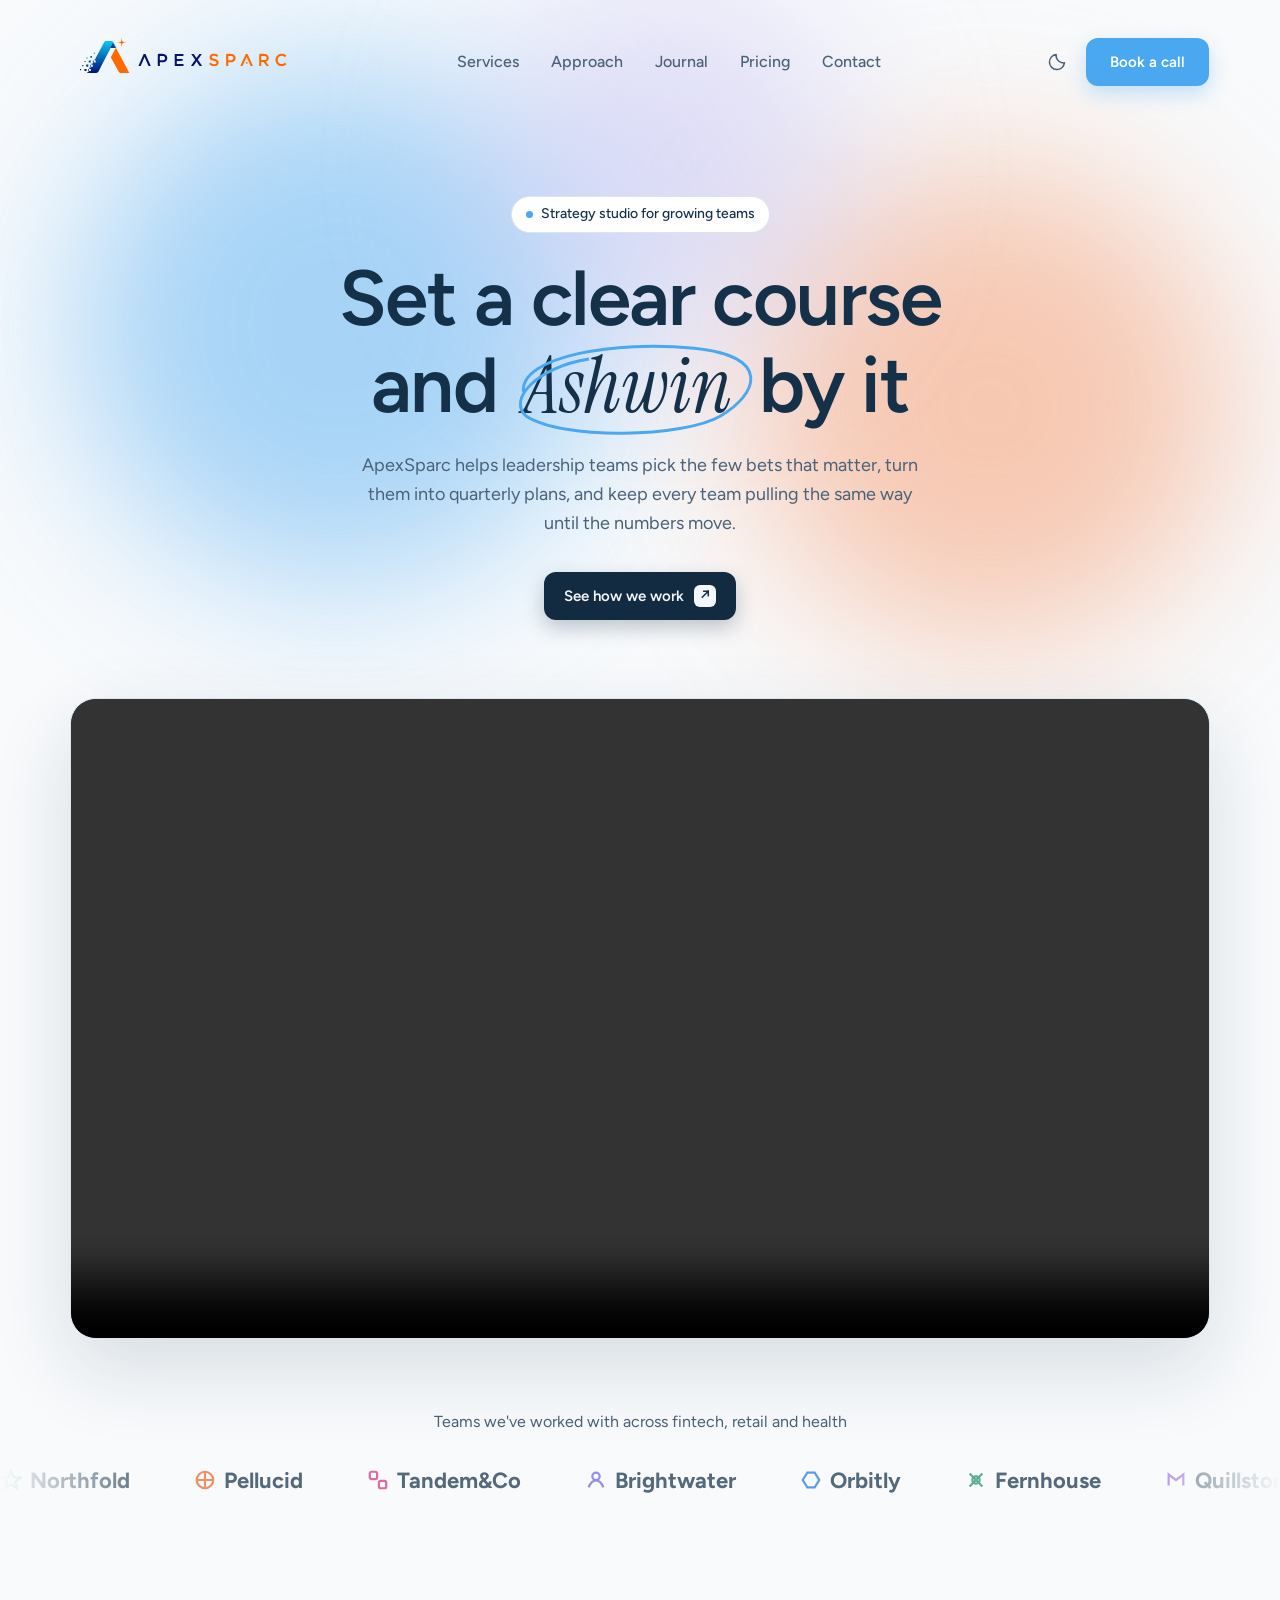
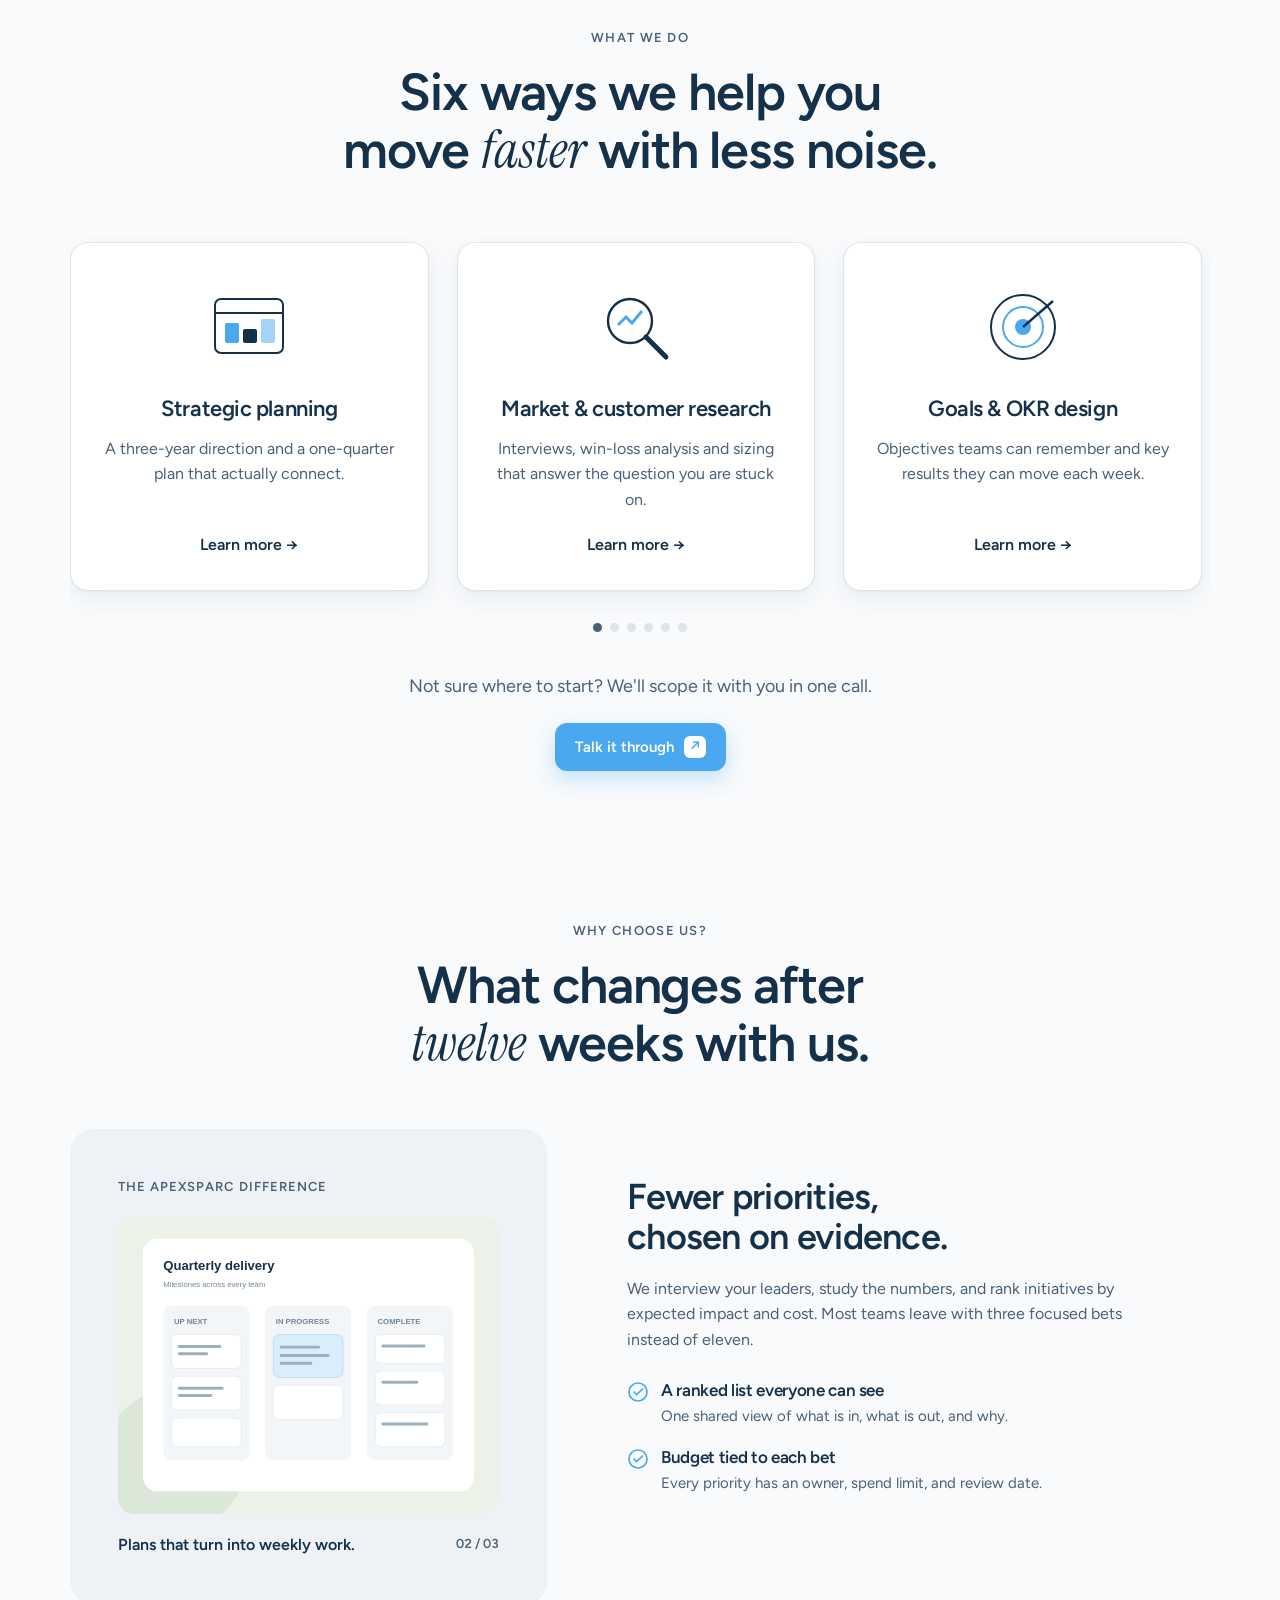
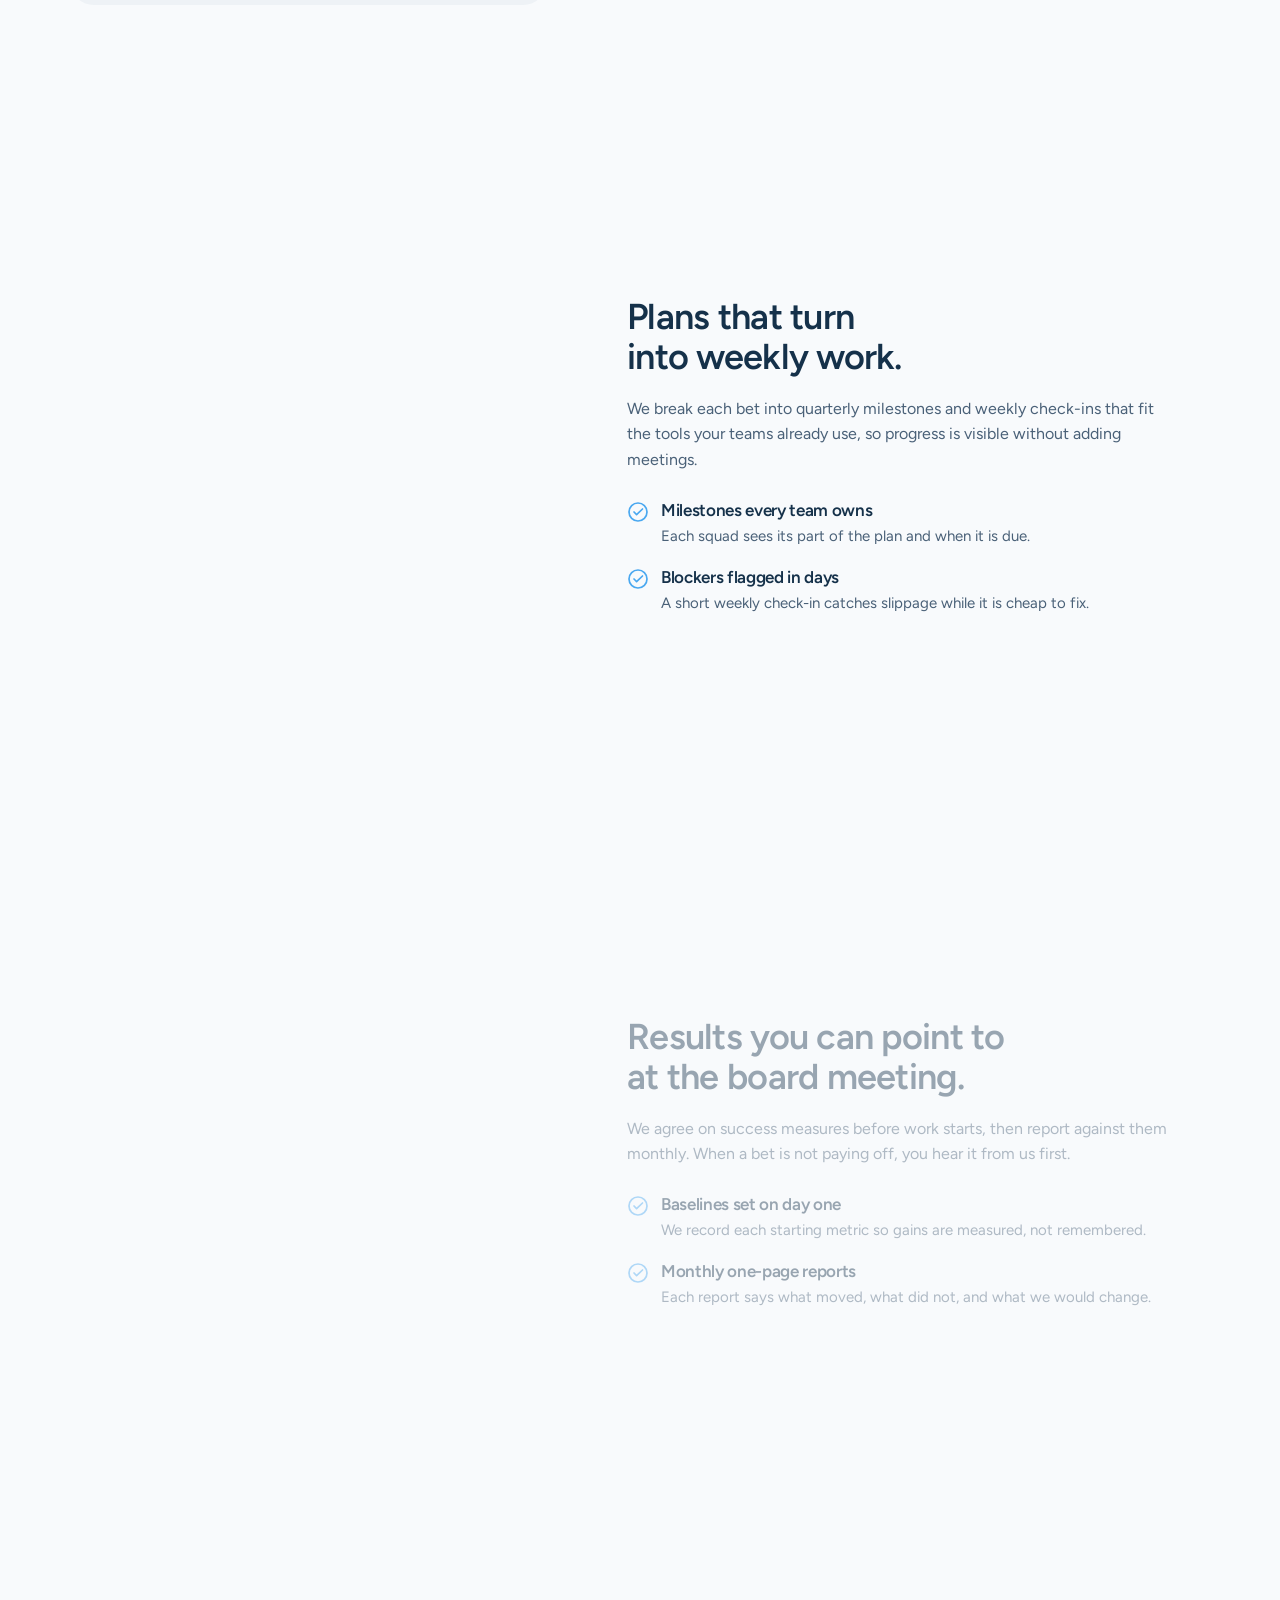
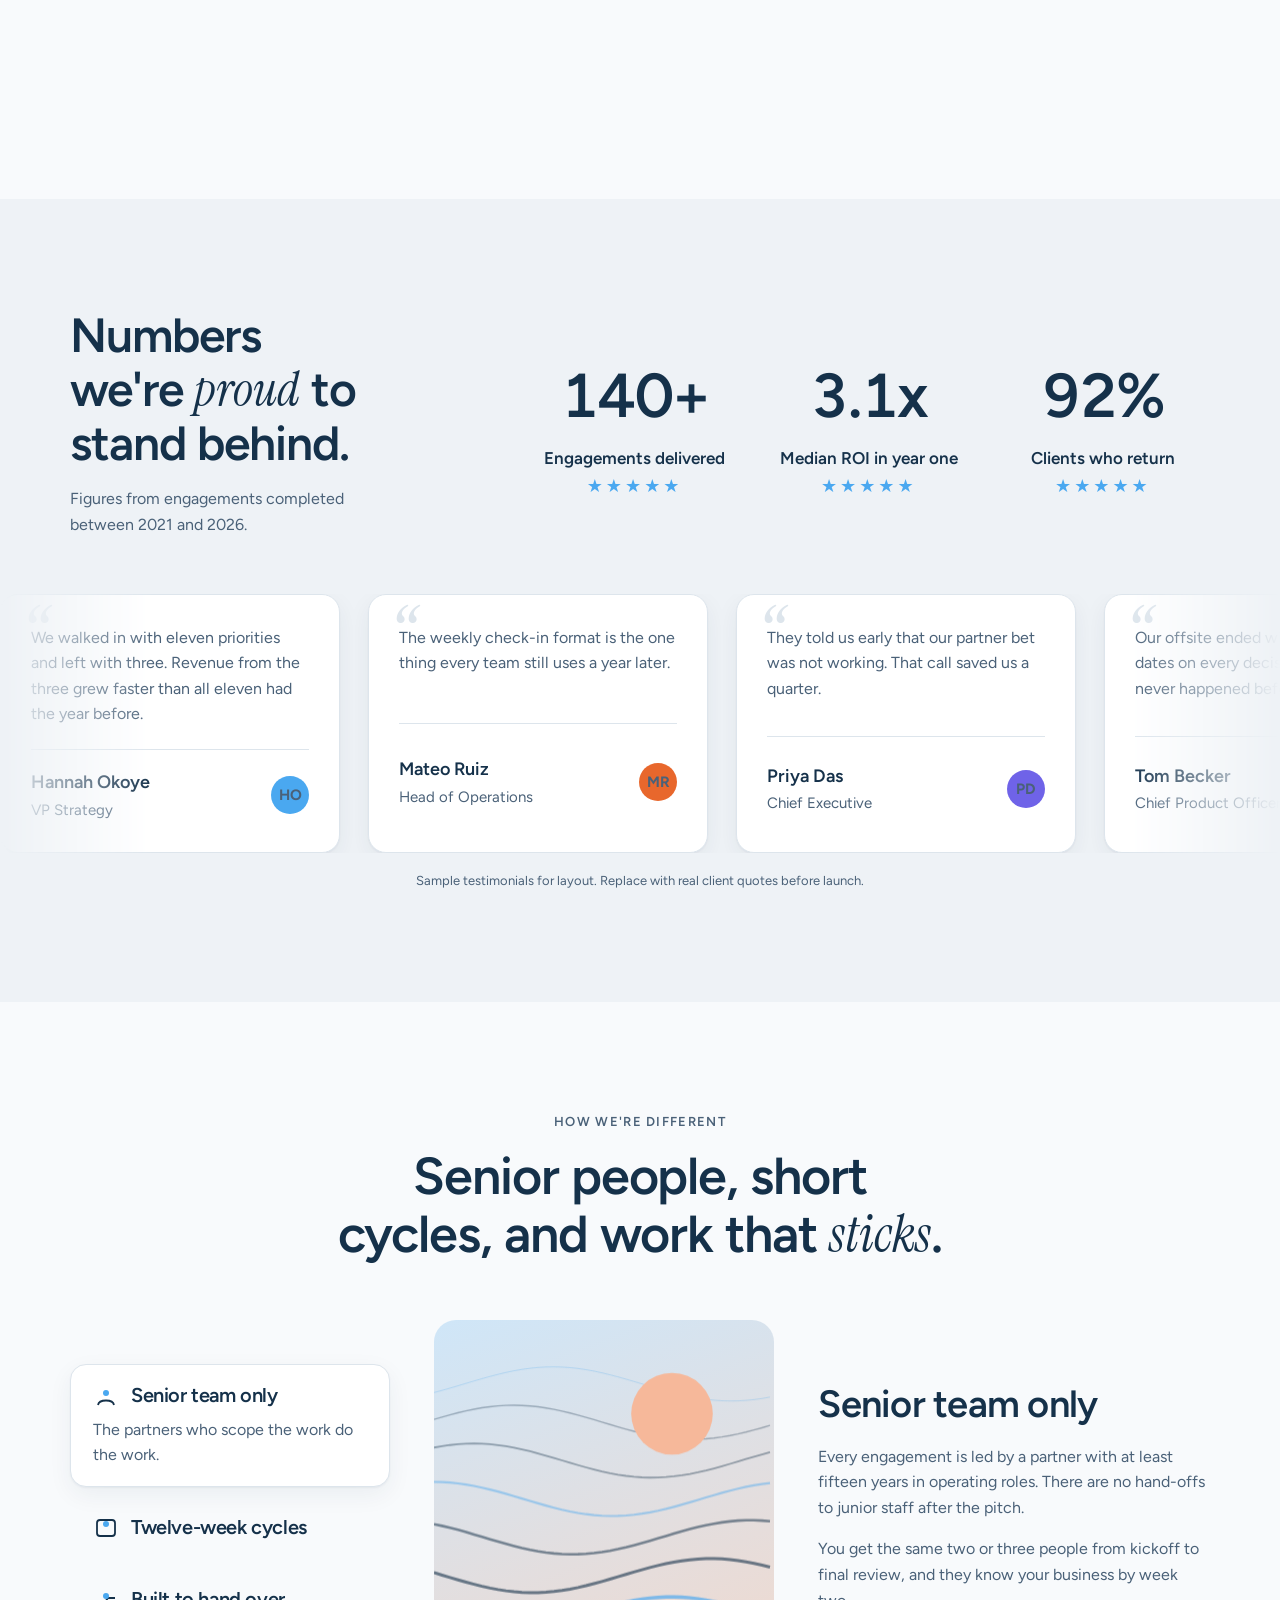
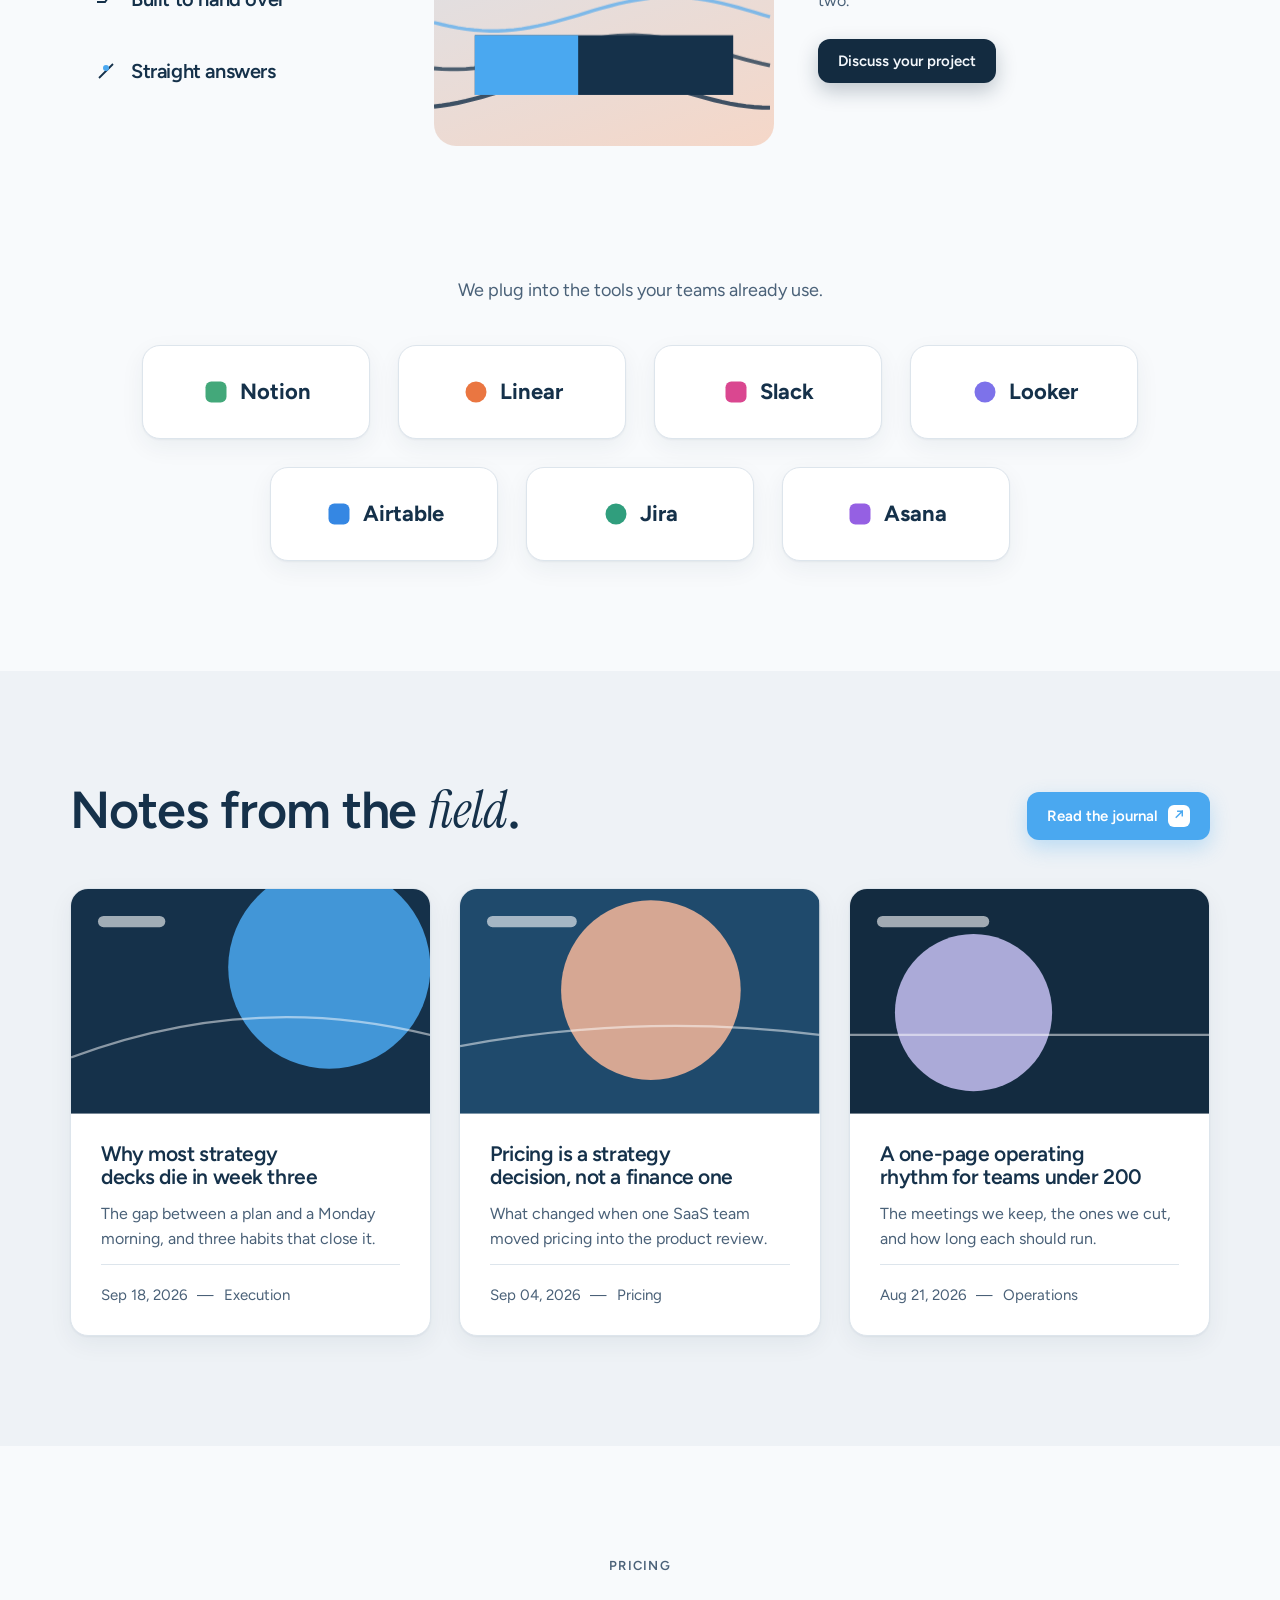
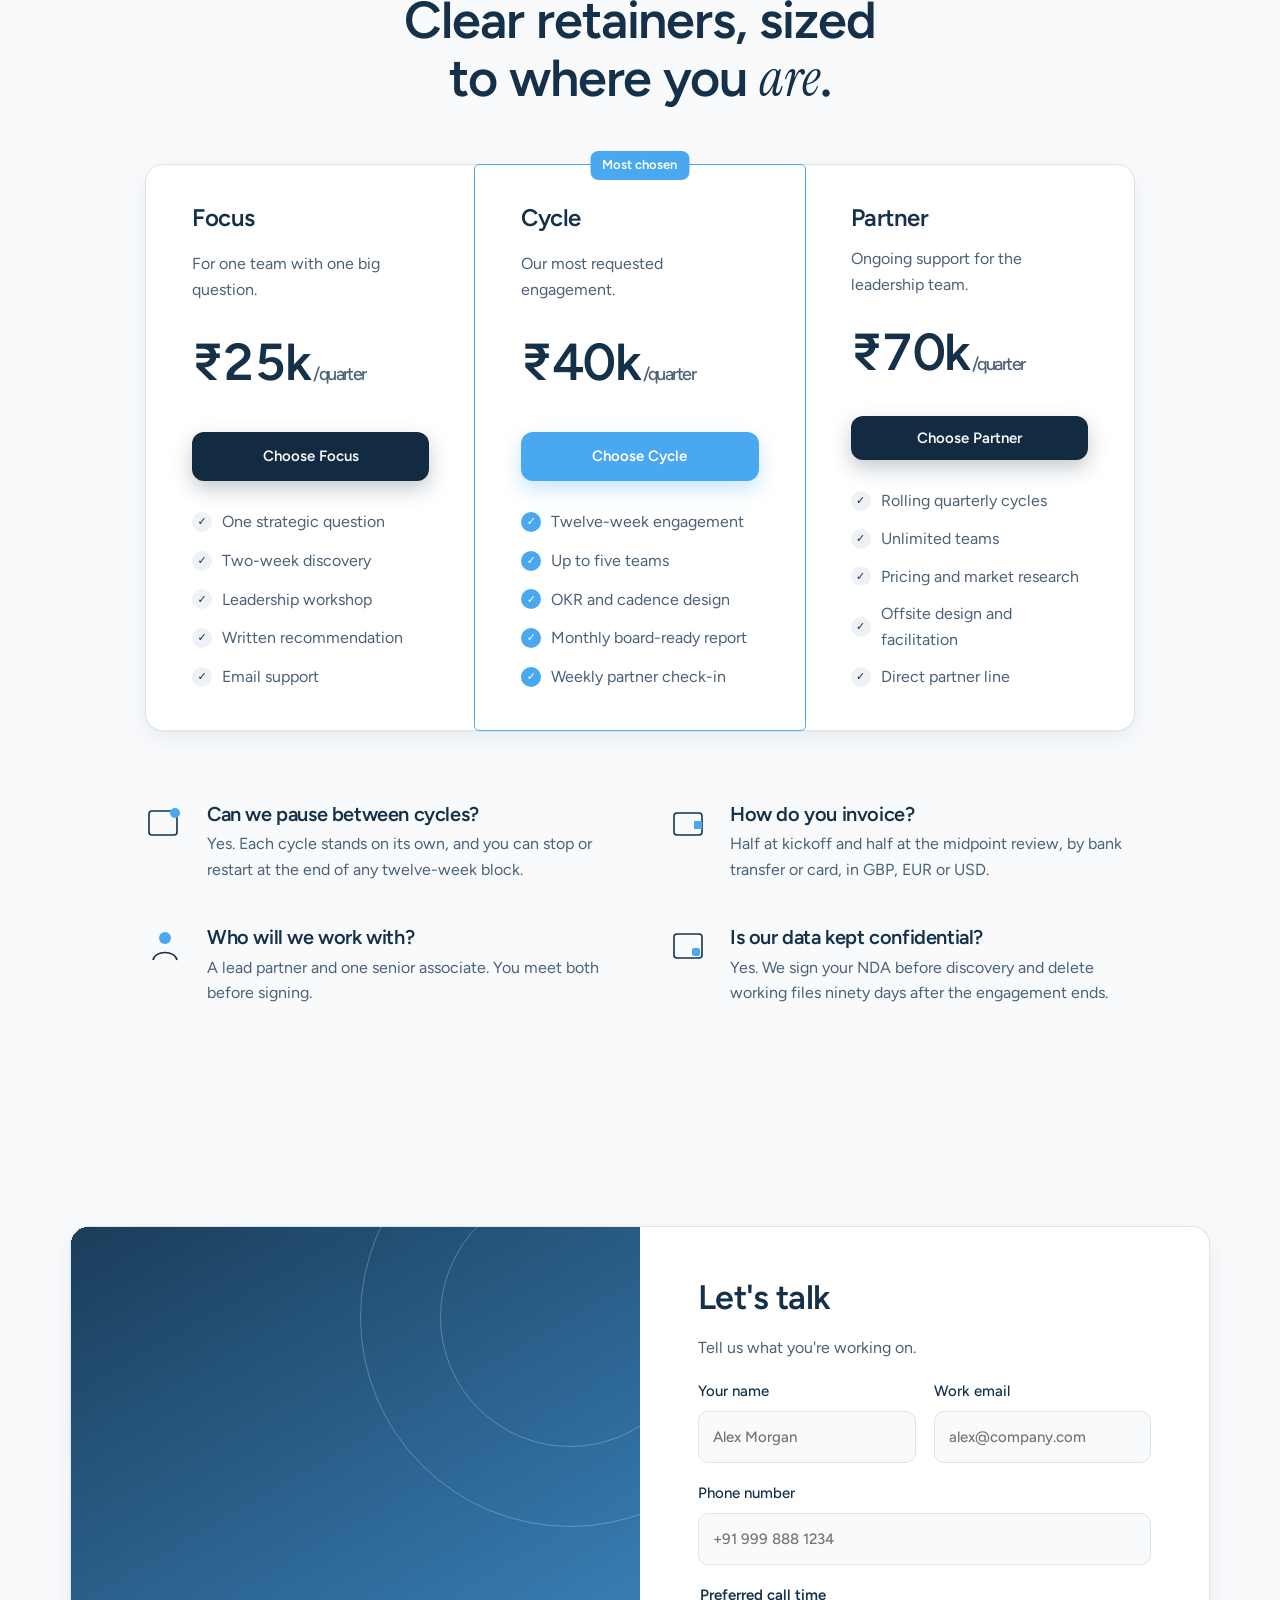
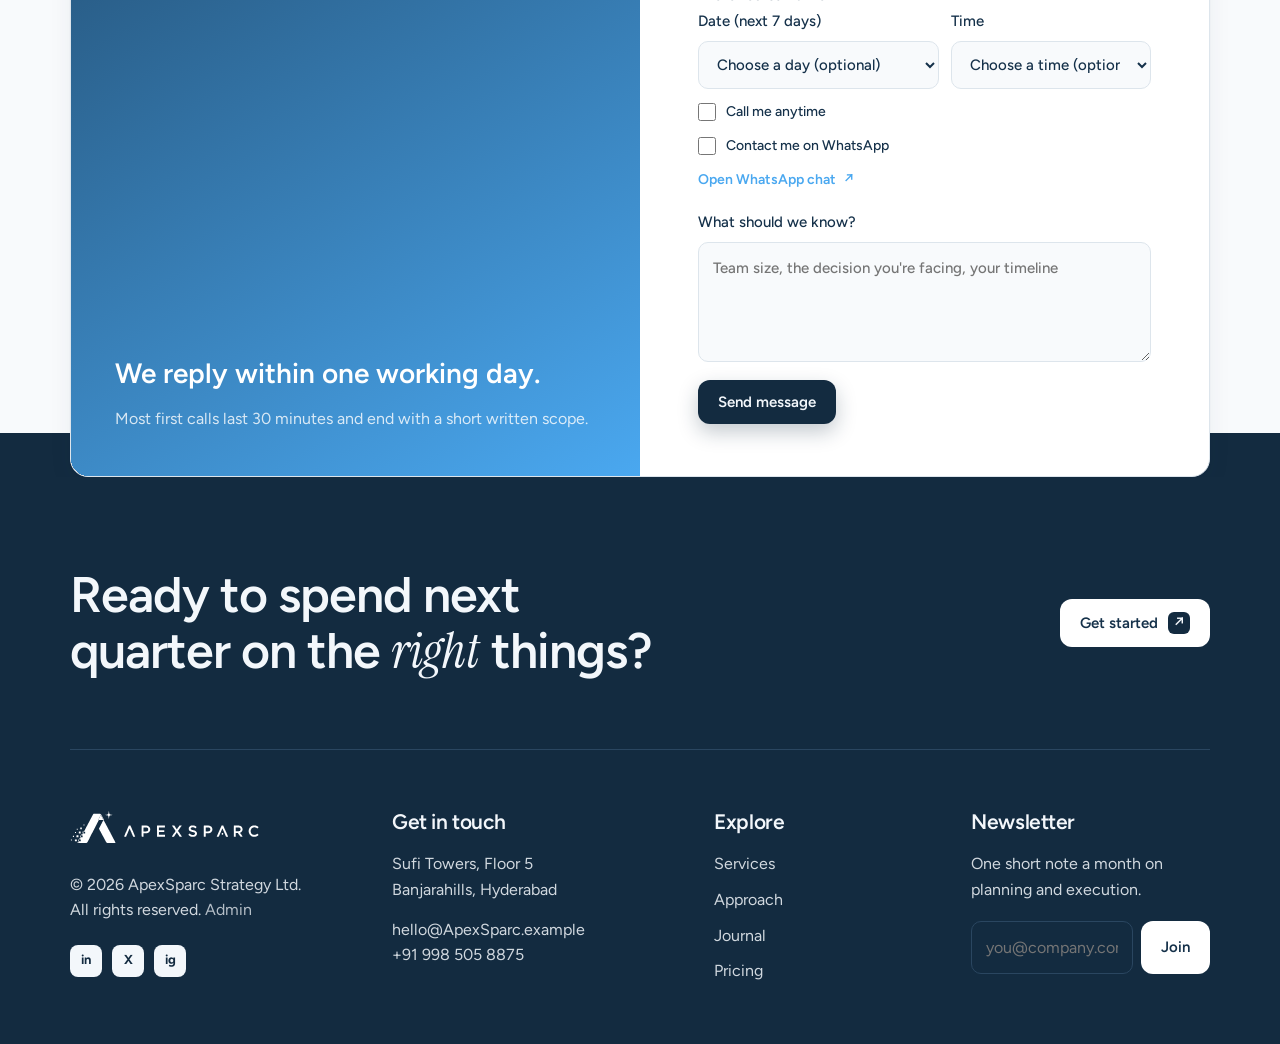
==== commit a6c9e6e8: "Show optional call dates and times" ====
--- a/index.html
+++ b/index.html
@@ -294,6 +294,10 @@
 .contact-options legend{margin-bottom:2px;font-size:15px;font-weight:600}
 .contact-options .choice{display:flex;align-items:center;gap:10px;font-size:14px}
 .contact-options .choice input{width:18px;height:18px;margin:0;accent-color:var(--accent)}
+.call-pickers{display:grid;grid-template-columns:1.2fr 1fr;gap:12px}
+.contact-options select{width:100%;padding:13px 14px;border:1px solid var(--line);border-radius:10px;background:var(--bg);color:var(--ink);font:inherit}
+.contact-options select:disabled{opacity:.55;cursor:not-allowed}
+@media (max-width:520px){.call-pickers{grid-template-columns:1fr}}
 .whatsapp-link{display:inline-flex;align-items:center;gap:8px;width:max-content;color:var(--accent);font-size:14px;font-weight:600}
 .whatsapp-link:hover{text-decoration:underline}
 .sent{color:var(--accent);font-weight:600}
@@ -445,9 +449,12 @@
         <div class="two"><label for="f-name">Your name<input id="f-name" name="name" required placeholder="Alex Morgan"></label><label for="f-mail">Work email<input id="f-mail" name="email" type="email" required placeholder="alex@company.com"></label></div>
         <label for="f-phone">Phone number<input id="f-phone" name="phone" type="tel" autocomplete="tel" placeholder="+91 999 888 1234"></label>
         <fieldset class="contact-options">
-          <legend>Call preference</legend>
+          <legend>Preferred call time</legend>
+          <div class="call-pickers">
+            <label for="f-call-date">Date (next 7 days)<select id="f-call-date" name="preferred_call_date"><option value="">Choose a day (optional)</option></select></label>
+            <label for="f-call-time">Time<select id="f-call-time" name="preferred_call_time"><option value="">Choose a time (optional)</option></select></label>
+          </div>
           <label class="choice" for="f-call-anytime"><input id="f-call-anytime" name="call_anytime" type="checkbox">Call me anytime</label>
-          <label for="f-call-date">Preferred date and time (within the next 7 days)<input id="f-call-date" name="preferred_call_at" type="datetime-local" step="900"></label>
           <label class="choice" for="f-whatsapp"><input id="f-whatsapp" name="whatsapp_requested" type="checkbox">Contact me on WhatsApp</label>
           <a class="whatsapp-link" href="https://wa.me/919985058875?text=Hi%2C%20I%27d%20like%20to%20discuss%20my%20project%20with%20ApexSparc." target="_blank" rel="noopener noreferrer">Open WhatsApp chat <span aria-hidden="true">&#8599;</span></a>
         </fieldset>
@@ -644,16 +651,31 @@
 const supabaseConfig=window.APEXSPARC_SUPABASE||{};
 const callAnytime=$('#f-call-anytime');
 const callDate=$('#f-call-date');
-const localDateTimeValue=date=>new Date(date.getTime()-date.getTimezoneOffset()*60000).toISOString().slice(0,16);
-const updateCallDateRange=()=>{
-  const now=new Date();
-  callDate.min=localDateTimeValue(now);
-  callDate.max=localDateTimeValue(new Date(now.getTime()+7*24*60*60*1000));
+const callTime=$('#f-call-time');
+const localDateValue=date=>`${date.getFullYear()}-${String(date.getMonth()+1).padStart(2,'0')}-${String(date.getDate()).padStart(2,'0')}`;
+const updateCallOptions=()=>{
+  callDate.replaceChildren(new Option('Choose a day (optional)',''));
+  callTime.replaceChildren(new Option('Choose a time (optional)',''));
+  const today=new Date();
+  today.setHours(0,0,0,0);
+  for(let dayOffset=0;dayOffset<7;dayOffset++){
+    const date=new Date(today);
+    date.setDate(today.getDate()+dayOffset);
+    const label=new Intl.DateTimeFormat(undefined,{weekday:'short',month:'short',day:'numeric'}).format(date);
+    callDate.add(new Option(dayOffset===0?`Today, ${label}`:label,localDateValue(date)));
+  }
+  for(let minutes=9*60;minutes<=17*60+30;minutes+=30){
+    const hours=Math.floor(minutes/60);
+    const minute=minutes%60;
+    const value=`${String(hours).padStart(2,'0')}:${String(minute).padStart(2,'0')}`;
+    const label=new Intl.DateTimeFormat(undefined,{hour:'numeric',minute:'2-digit'}).format(new Date(2000,0,1,hours,minute));
+    callTime.add(new Option(label,value));
+  }
 };
-updateCallDateRange();
+updateCallOptions();
 callAnytime.addEventListener('change',()=>{
-  callDate.disabled=callAnytime.checked;
-  if(callAnytime.checked)callDate.value='';
+  callDate.disabled=callTime.disabled=callAnytime.checked;
+  if(callAnytime.checked)callDate.value=callTime.value='';
 });
 contactForm.addEventListener('submit',async event=>{
   event.preventDefault();
@@ -668,13 +690,15 @@
   contactStatus.textContent='Sending your message...';
   const fields=new FormData(contactForm);
   const callAnytimeRequested=fields.get('call_anytime')==='on';
-  const preferredCallValue=fields.get('preferred_call_at');
+  const preferredCallDate=fields.get('preferred_call_date');
+  const preferredCallTime=fields.get('preferred_call_time');
+  const preferredCallValue=preferredCallDate&&preferredCallTime?new Date(`${preferredCallDate}T${preferredCallTime}`).toISOString():null;
   const requestData={
     name:fields.get('name'),
     email:fields.get('email'),
     phone:fields.get('phone')||null,
     message:fields.get('message'),
-    preferred_call_at:callAnytimeRequested||!preferredCallValue?null:new Date(preferredCallValue).toISOString(),
+    preferred_call_at:callAnytimeRequested?null:preferredCallValue,
     call_anytime:callAnytimeRequested,
     whatsapp_requested:fields.get('whatsapp_requested')==='on'
   };
@@ -687,8 +711,8 @@
     });
     if(!response.ok)throw new Error(`Request storage failed (${response.status})`);
     contactForm.reset();
-    callDate.disabled=false;
-    updateCallDateRange();
+    callDate.disabled=callTime.disabled=false;
+    updateCallOptions();
     contactStatus.textContent='Thank you. Your message has been received. Our team will reach out soon.';
     submitButton.disabled=false;
     fetch('https://formsubmit.co/ajax/ashwin.designer@gmail.com',{
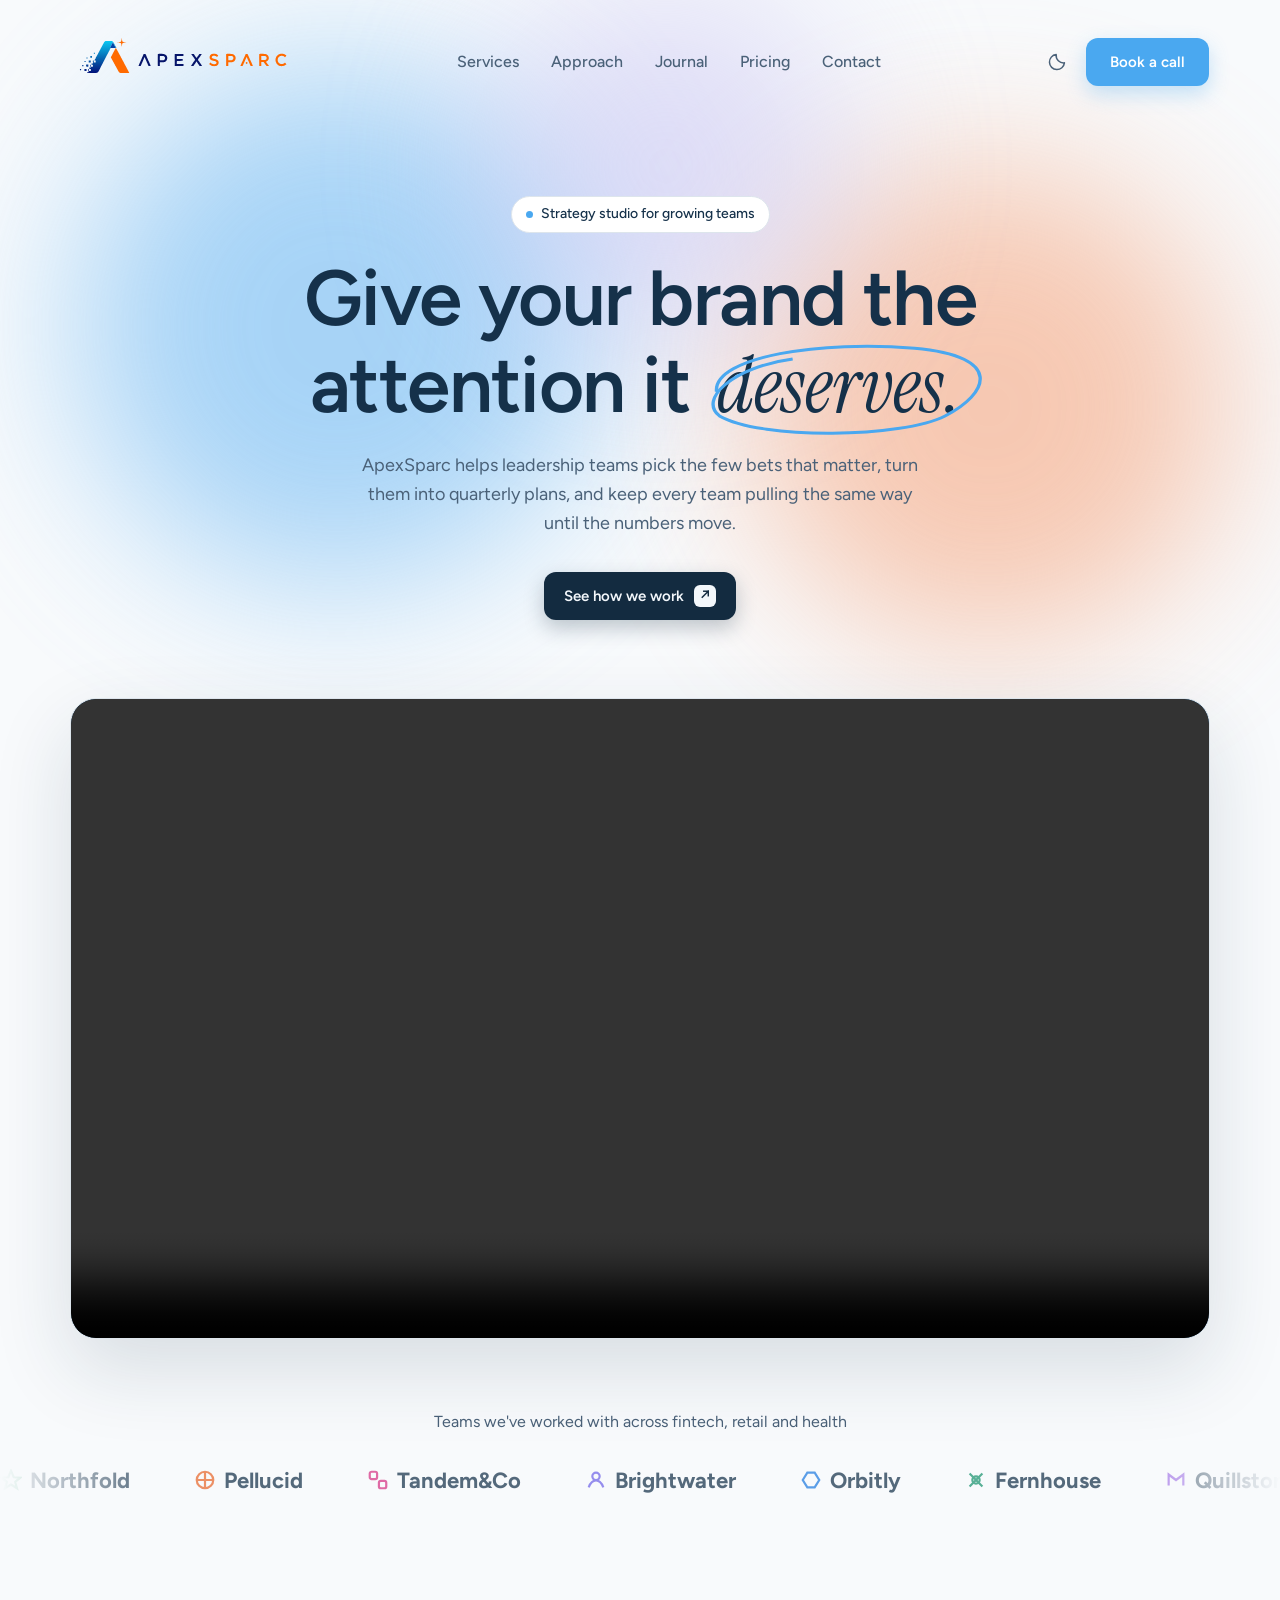
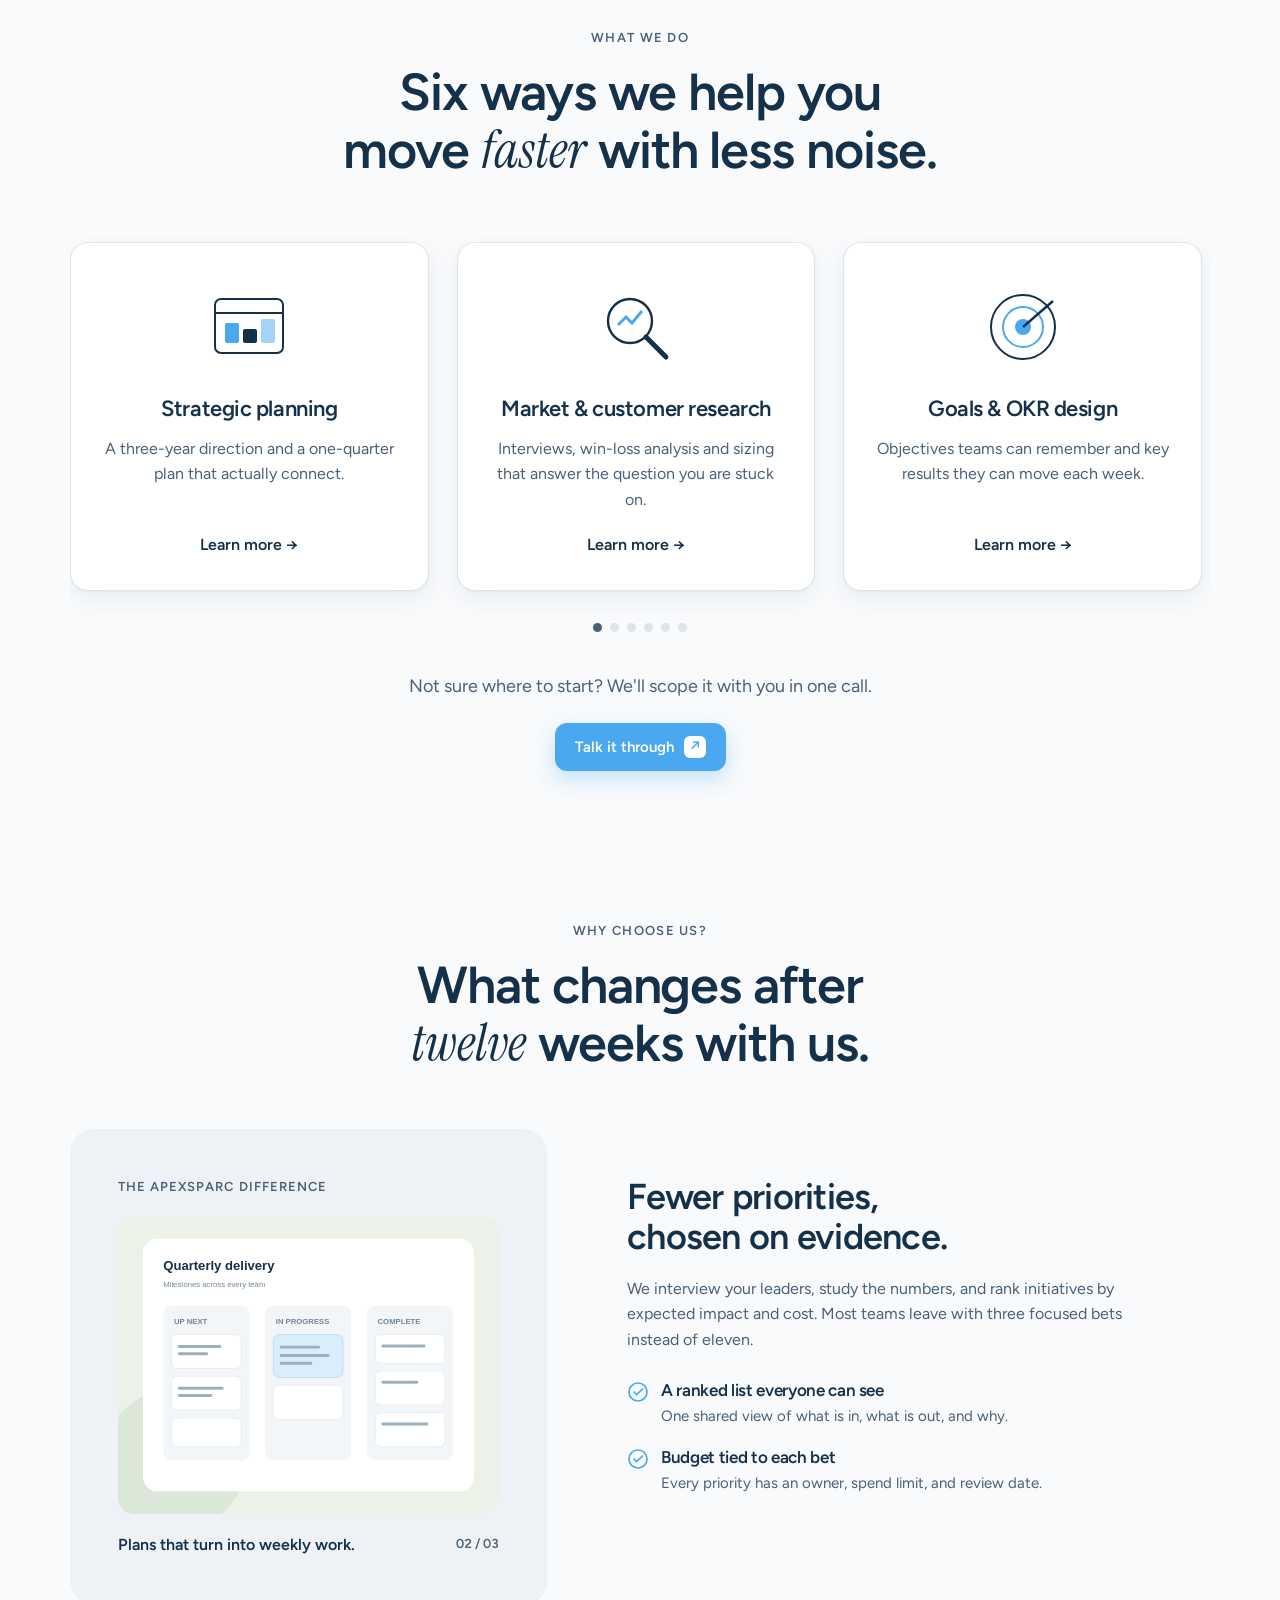
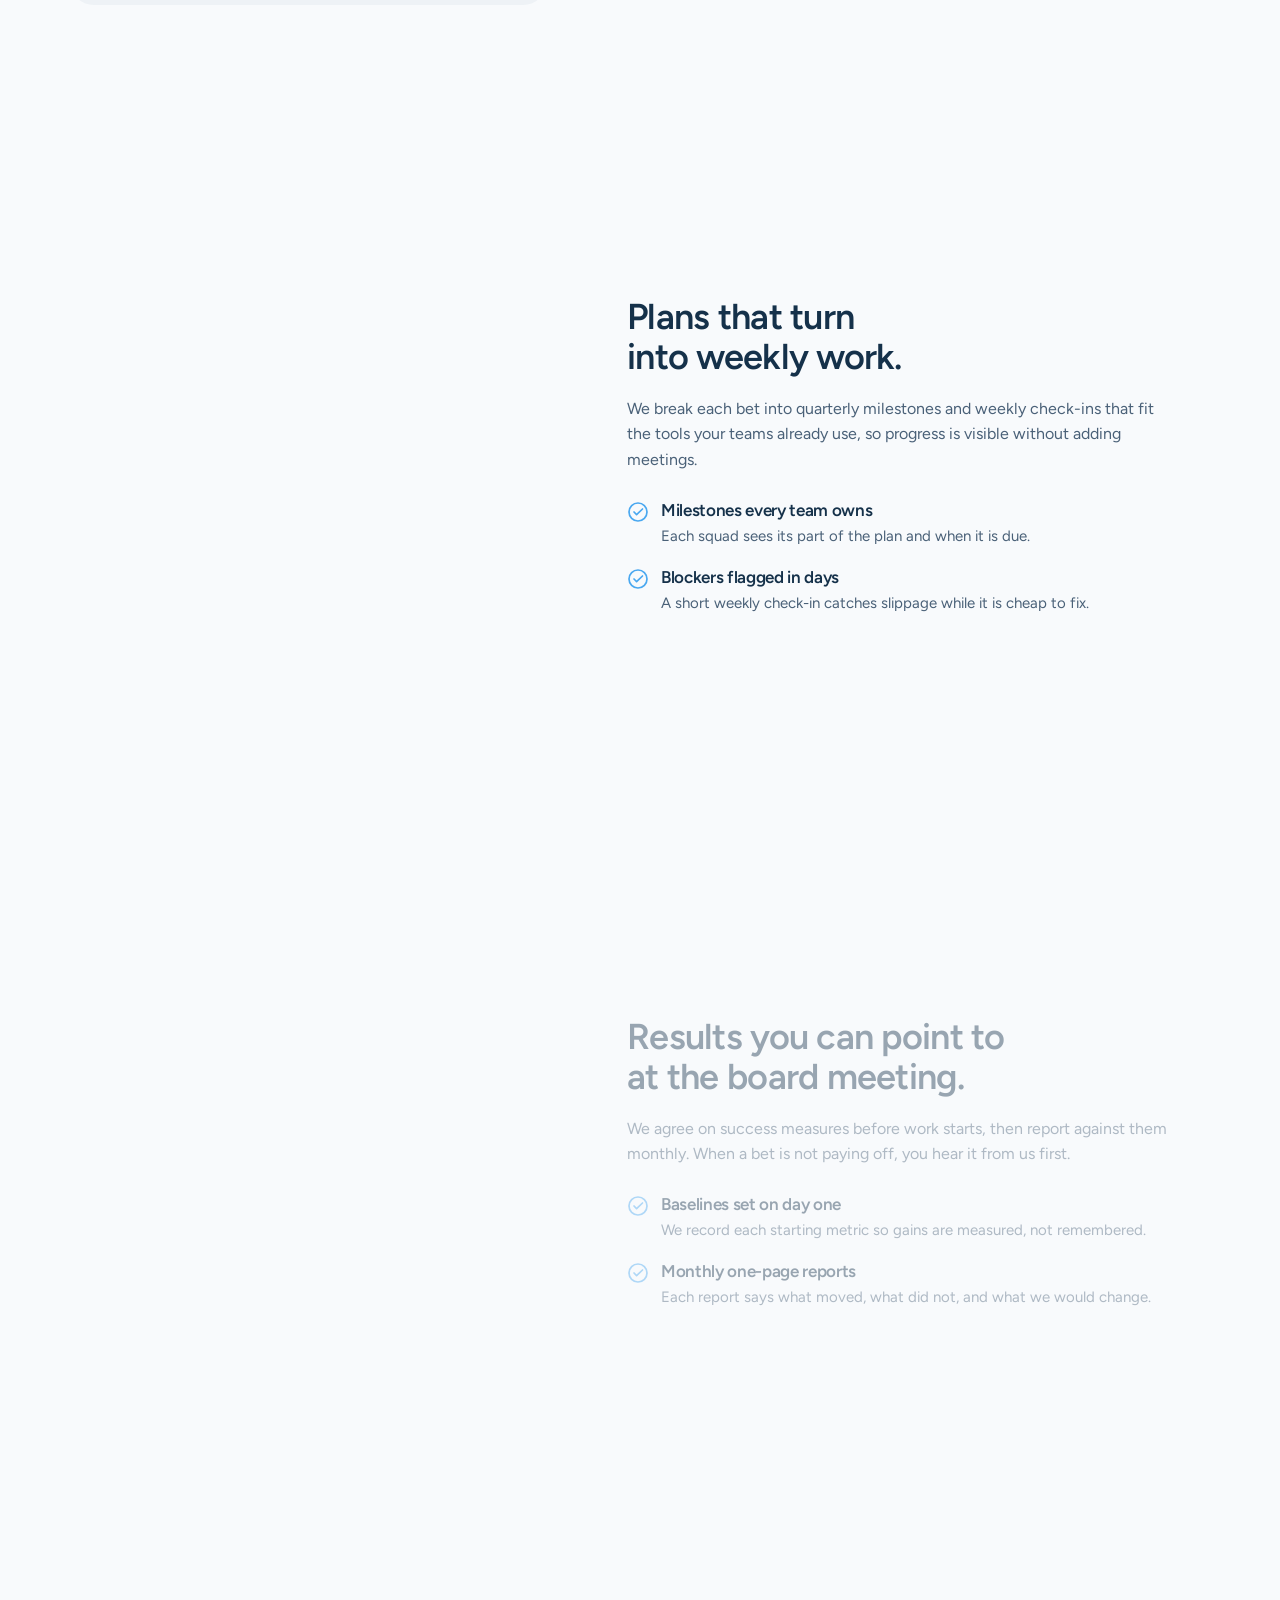
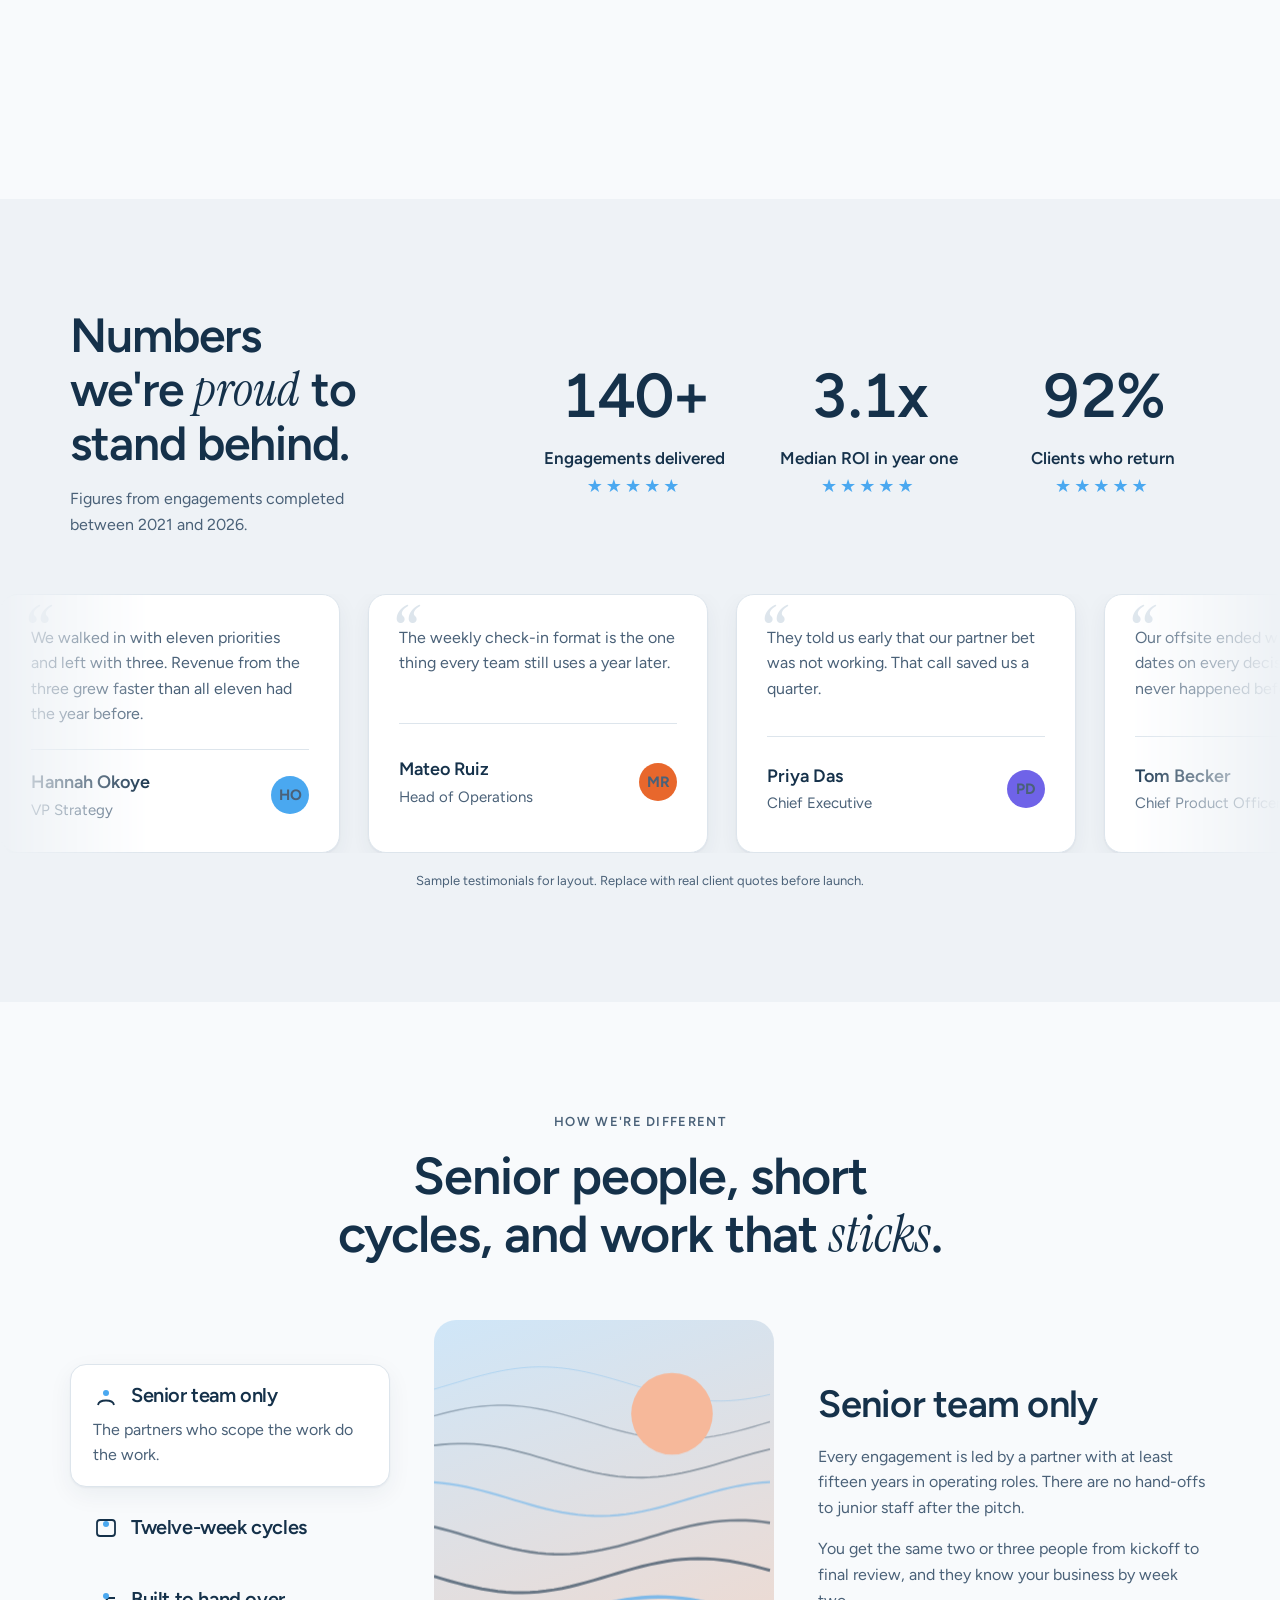
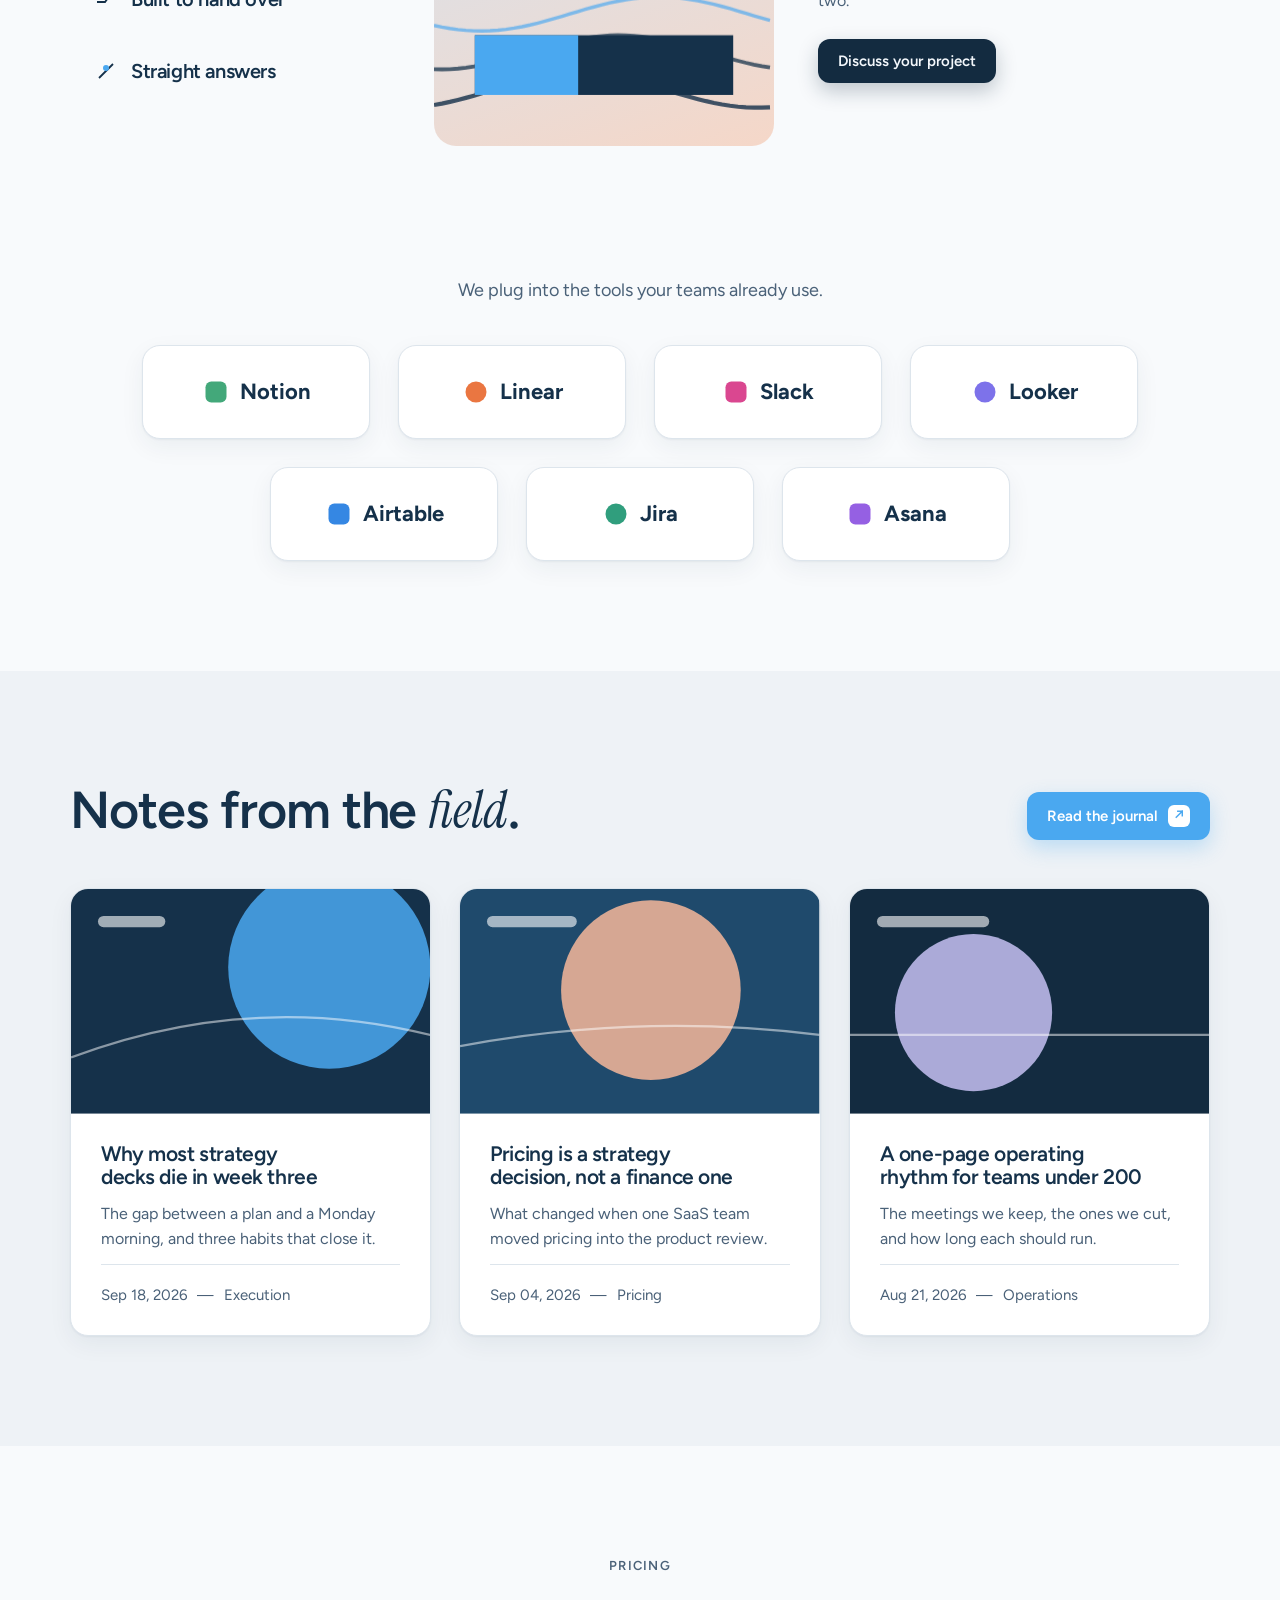
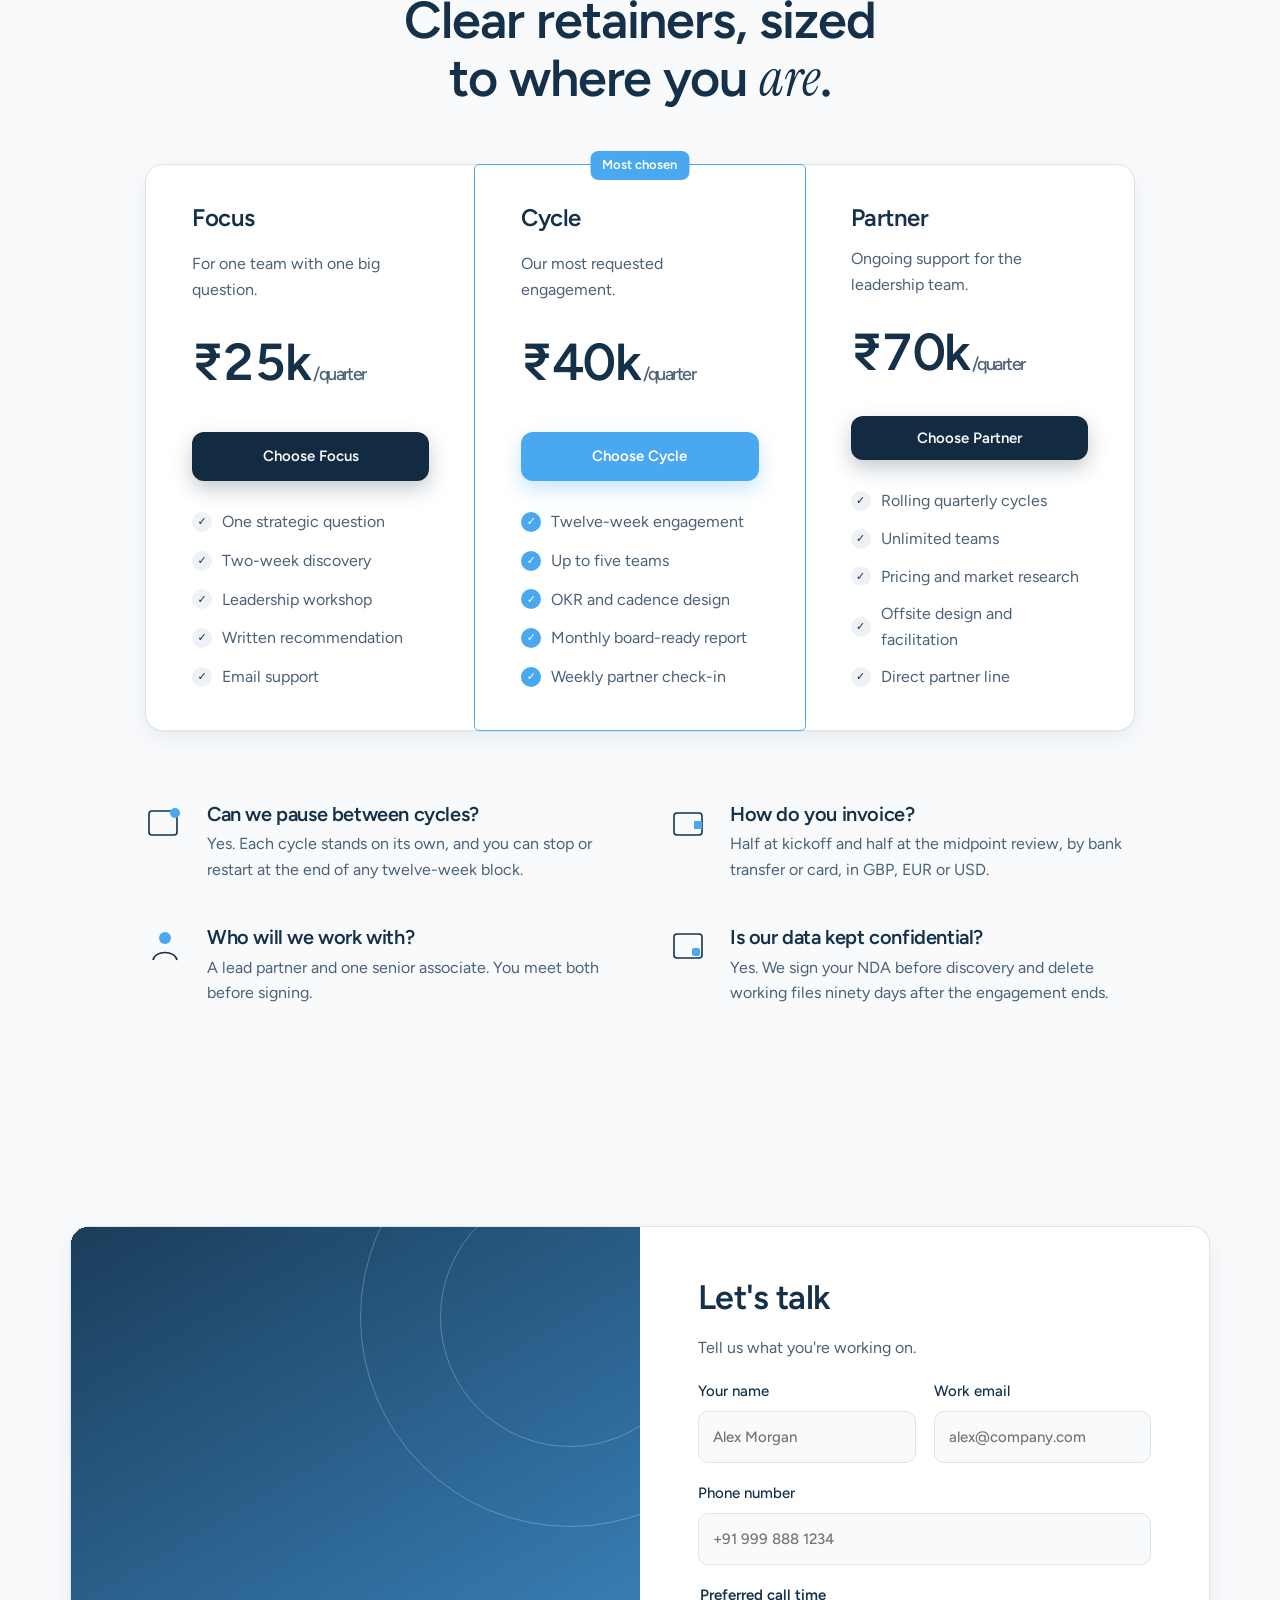
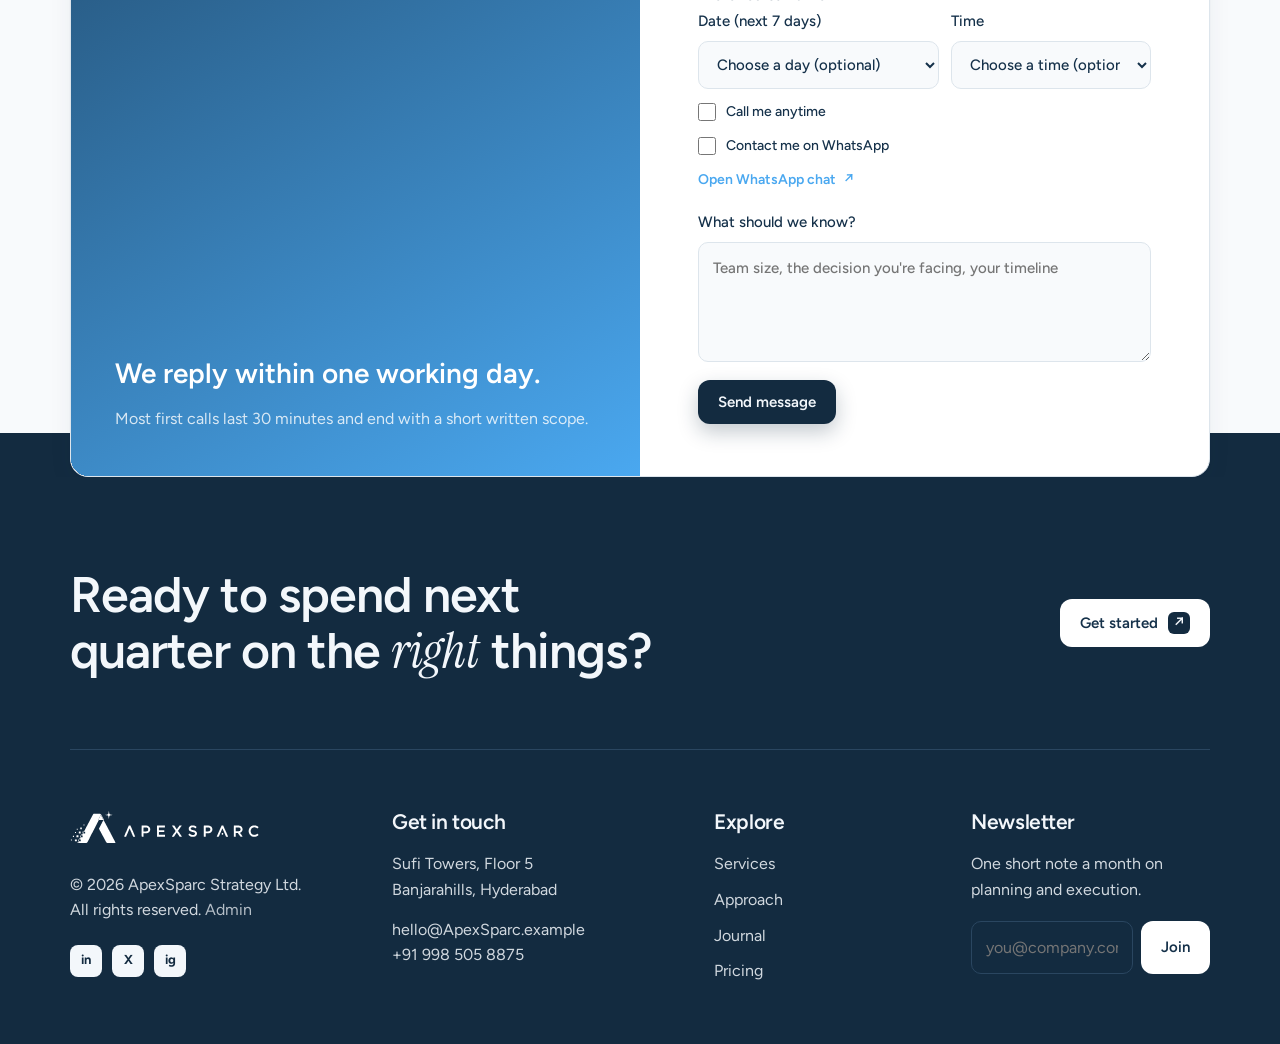
==== commit 97db7a45: "Update hero headline" ====
--- a/index.html
+++ b/index.html
@@ -344,7 +344,7 @@
   <div class="aurora" aria-hidden="true"><i></i><i></i><i></i></div>
   <div class="wrap">
     <span class="pill"><b></b>Strategy studio for growing teams</span>
-    <h1>Set a clear course and <span class="circled"><em class="s">Ashwin</em><svg viewBox="0 0 200 80" preserveAspectRatio="none" aria-hidden="true"><path d="M20 44C18 18 90 6 150 12s48 34 20 50-120 18-148 0C8 50 30 26 70 20"/></svg></span> by it</h1>
+    <h1>Give your brand the attention it <span class="circled"><em class="s">deserves.</em><svg viewBox="0 0 200 80" preserveAspectRatio="none" aria-hidden="true"><path d="M20 44C18 18 90 6 150 12s48 34 20 50-120 18-148 0C8 50 30 26 70 20"/></svg></span></h1>
     <p class="lede">ApexSparc helps leadership teams pick the few bets that matter, turn them into quarterly plans, and keep every team pulling the same way until the numbers move.</p>
     <a class="btn btn-dark" href="#services">See how we work <span class="arr">↗</span></a>
 
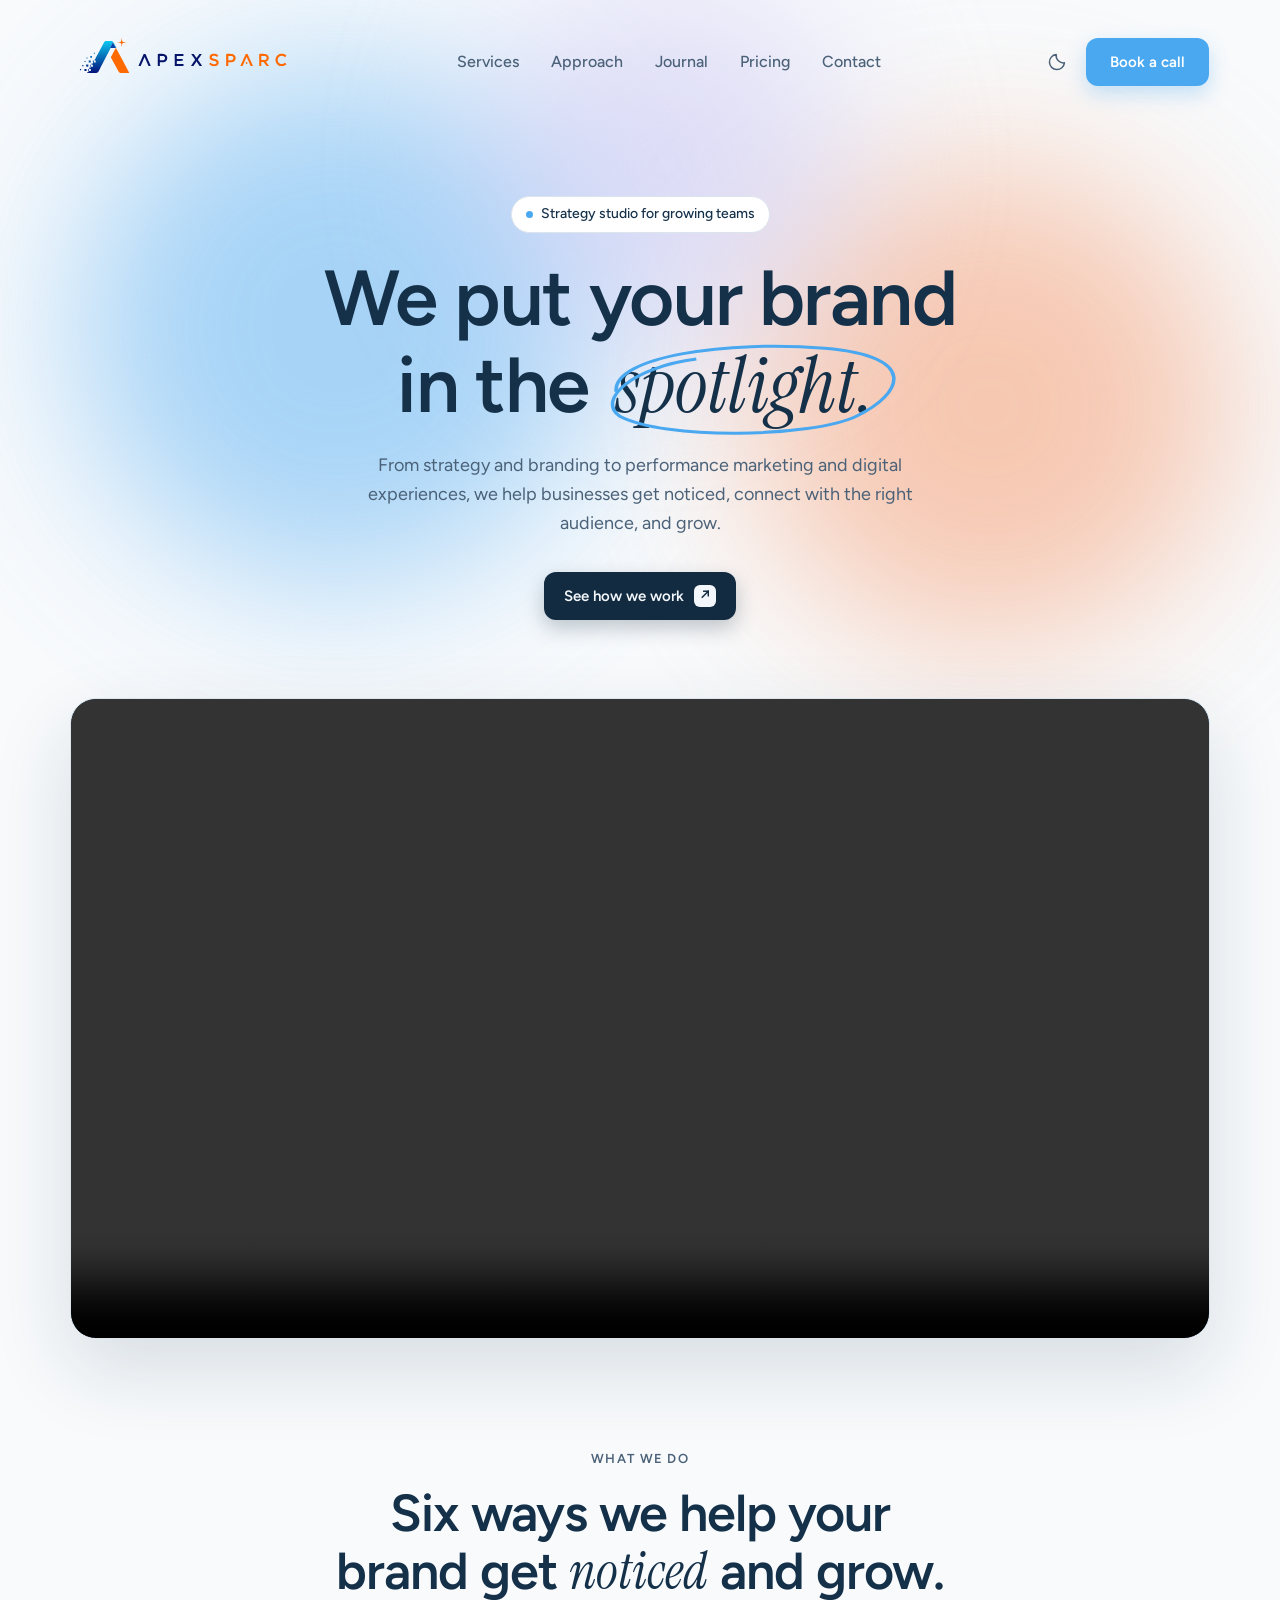
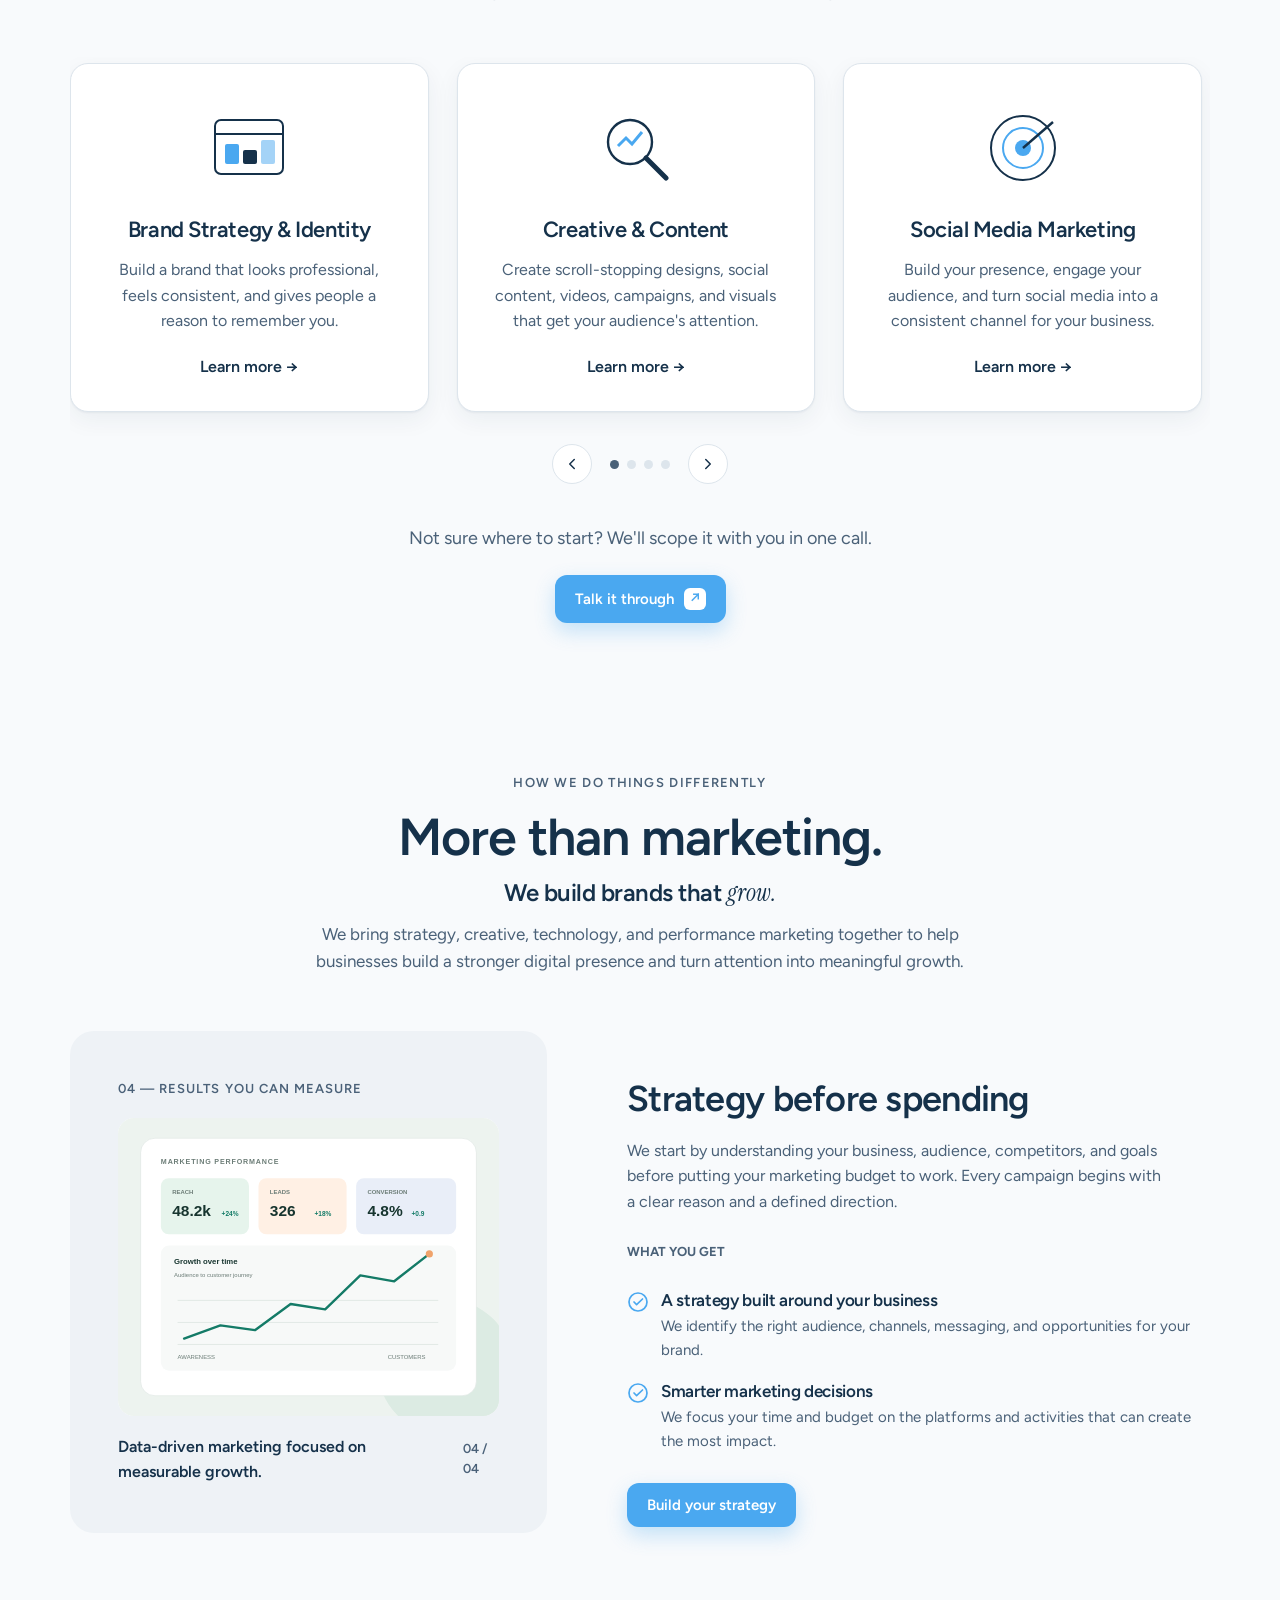
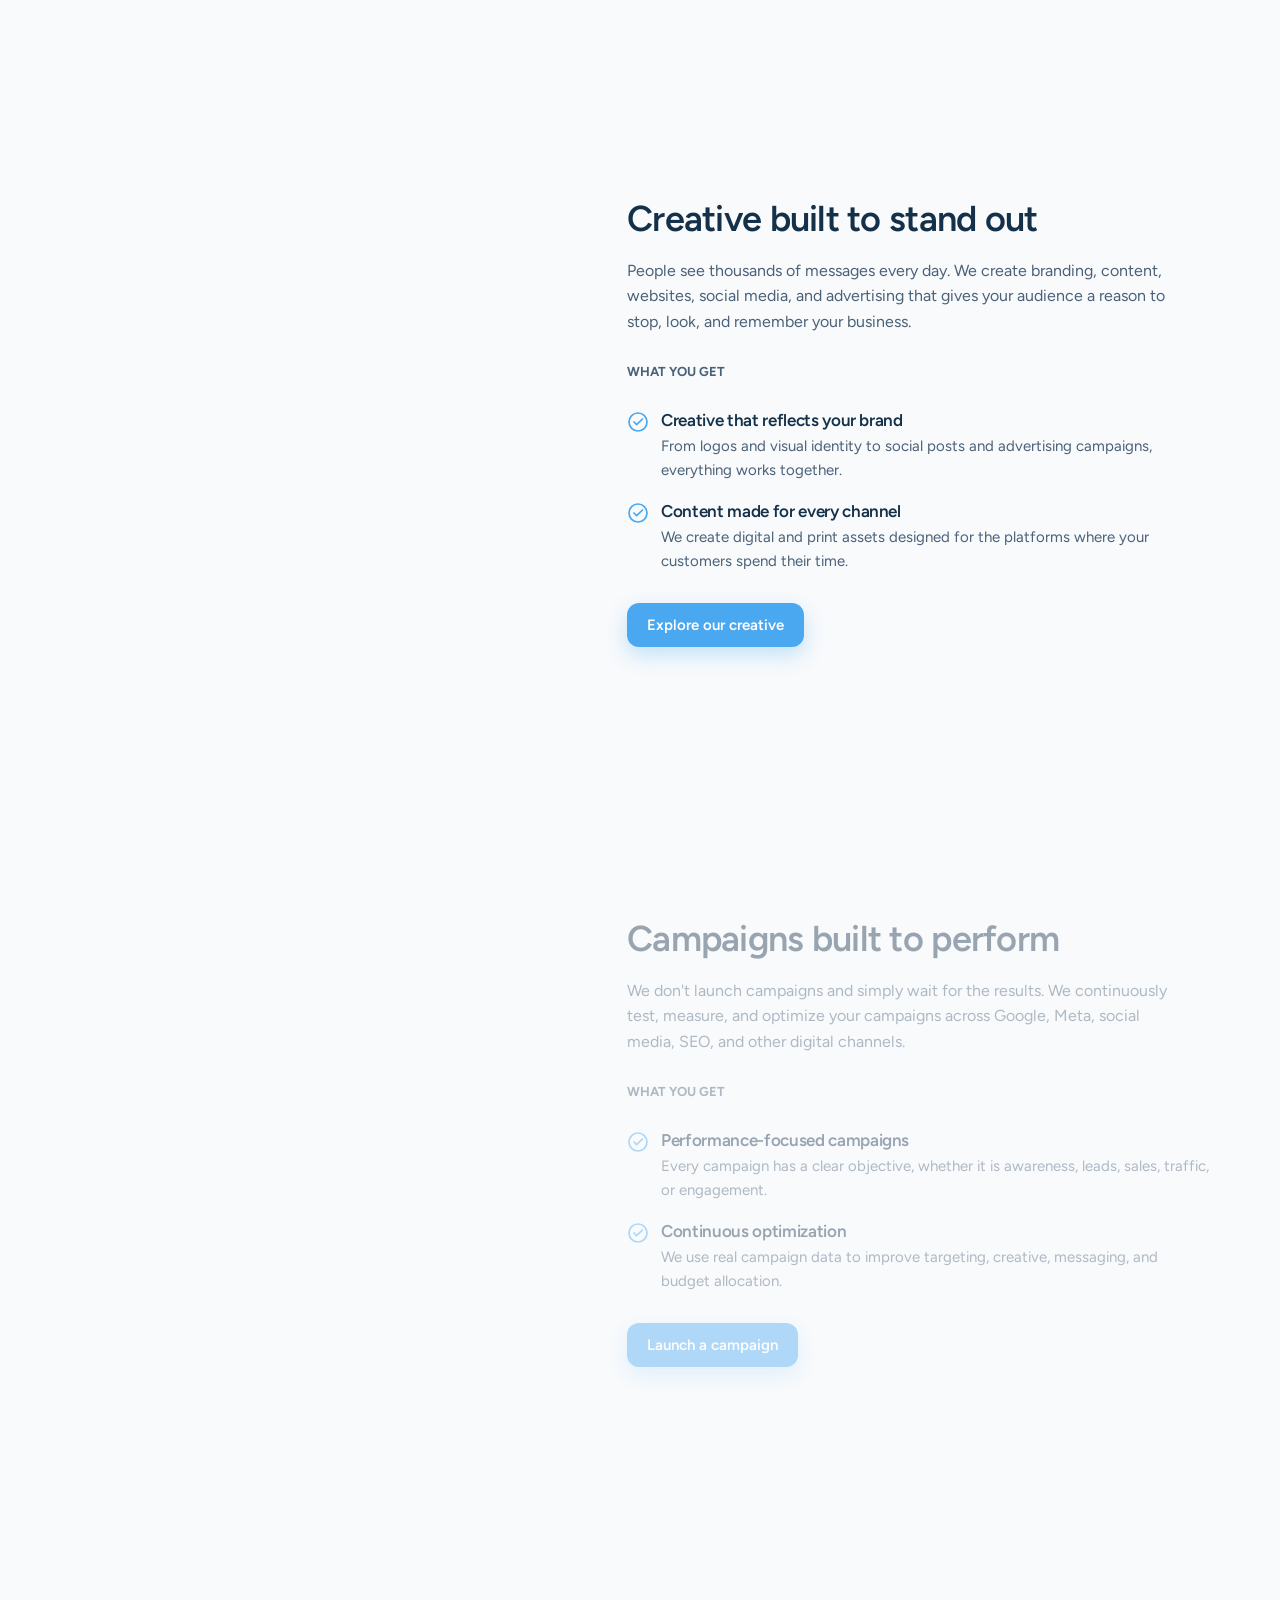
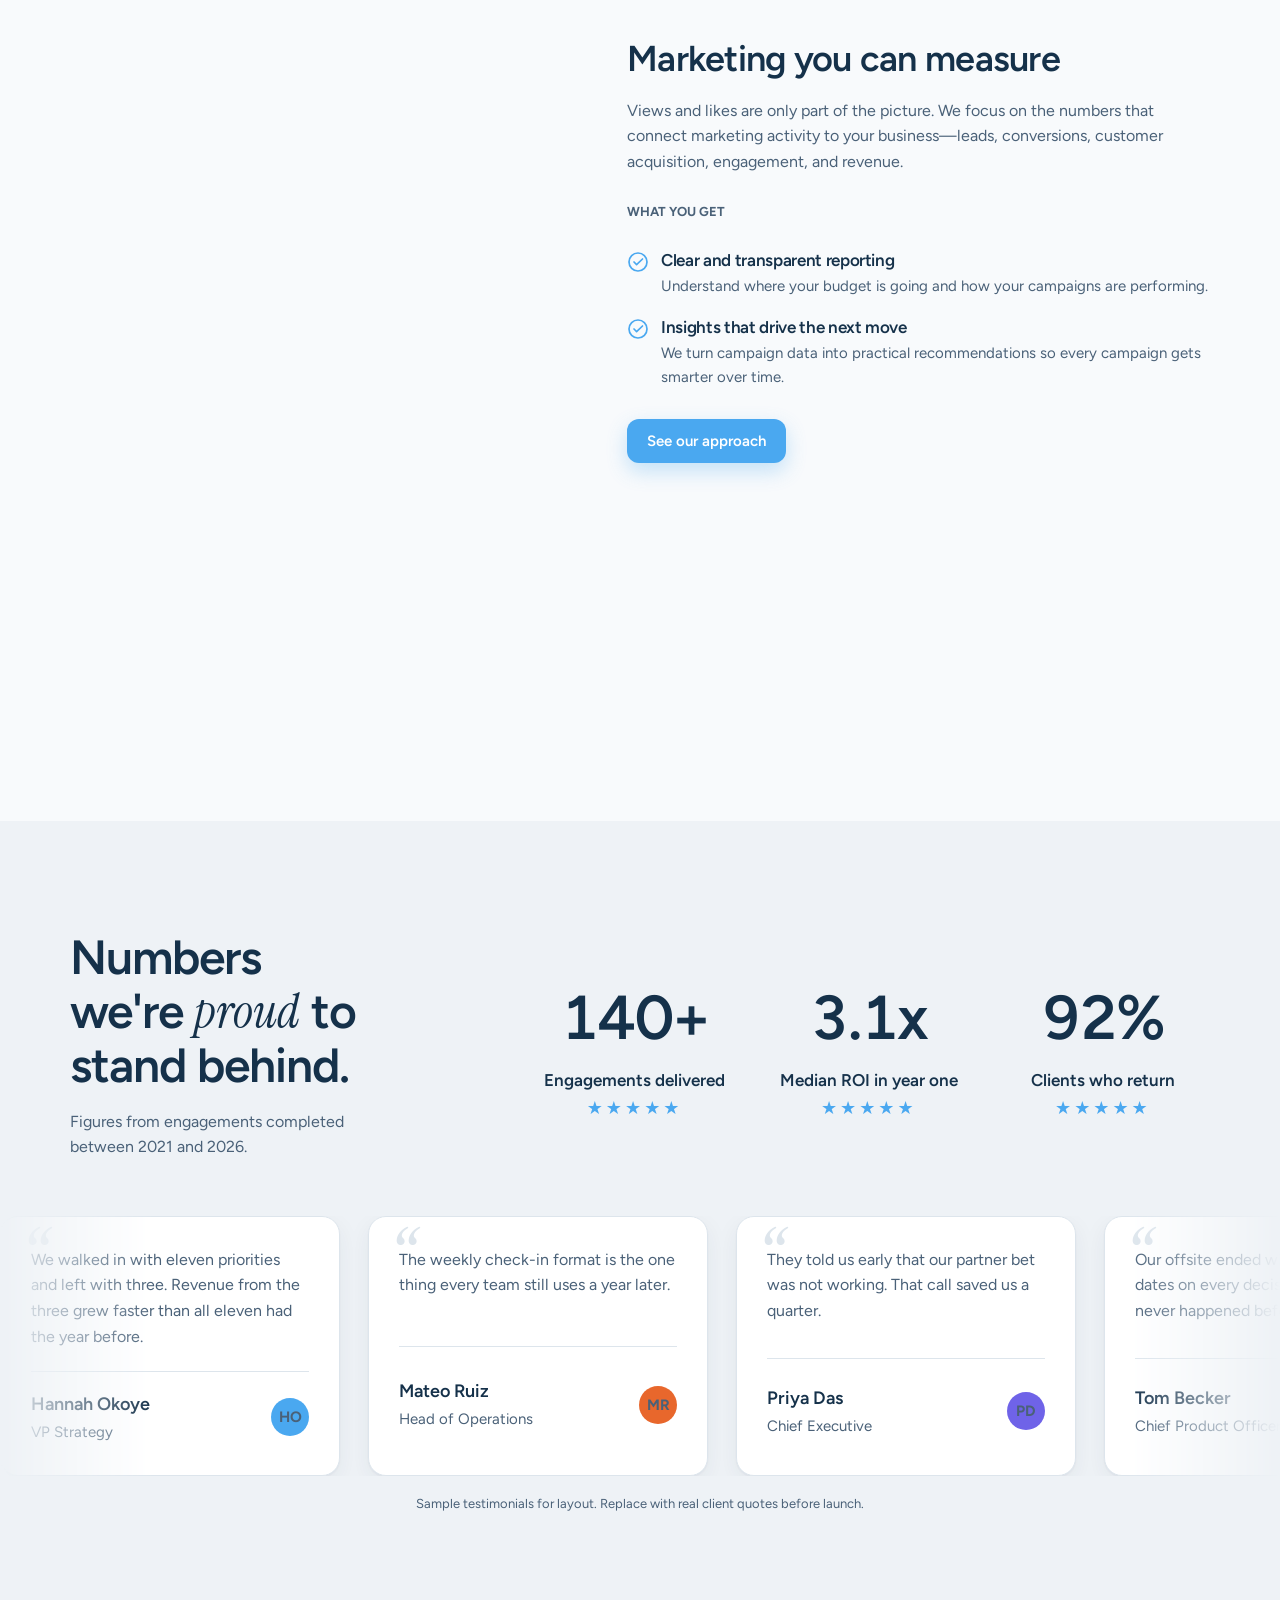
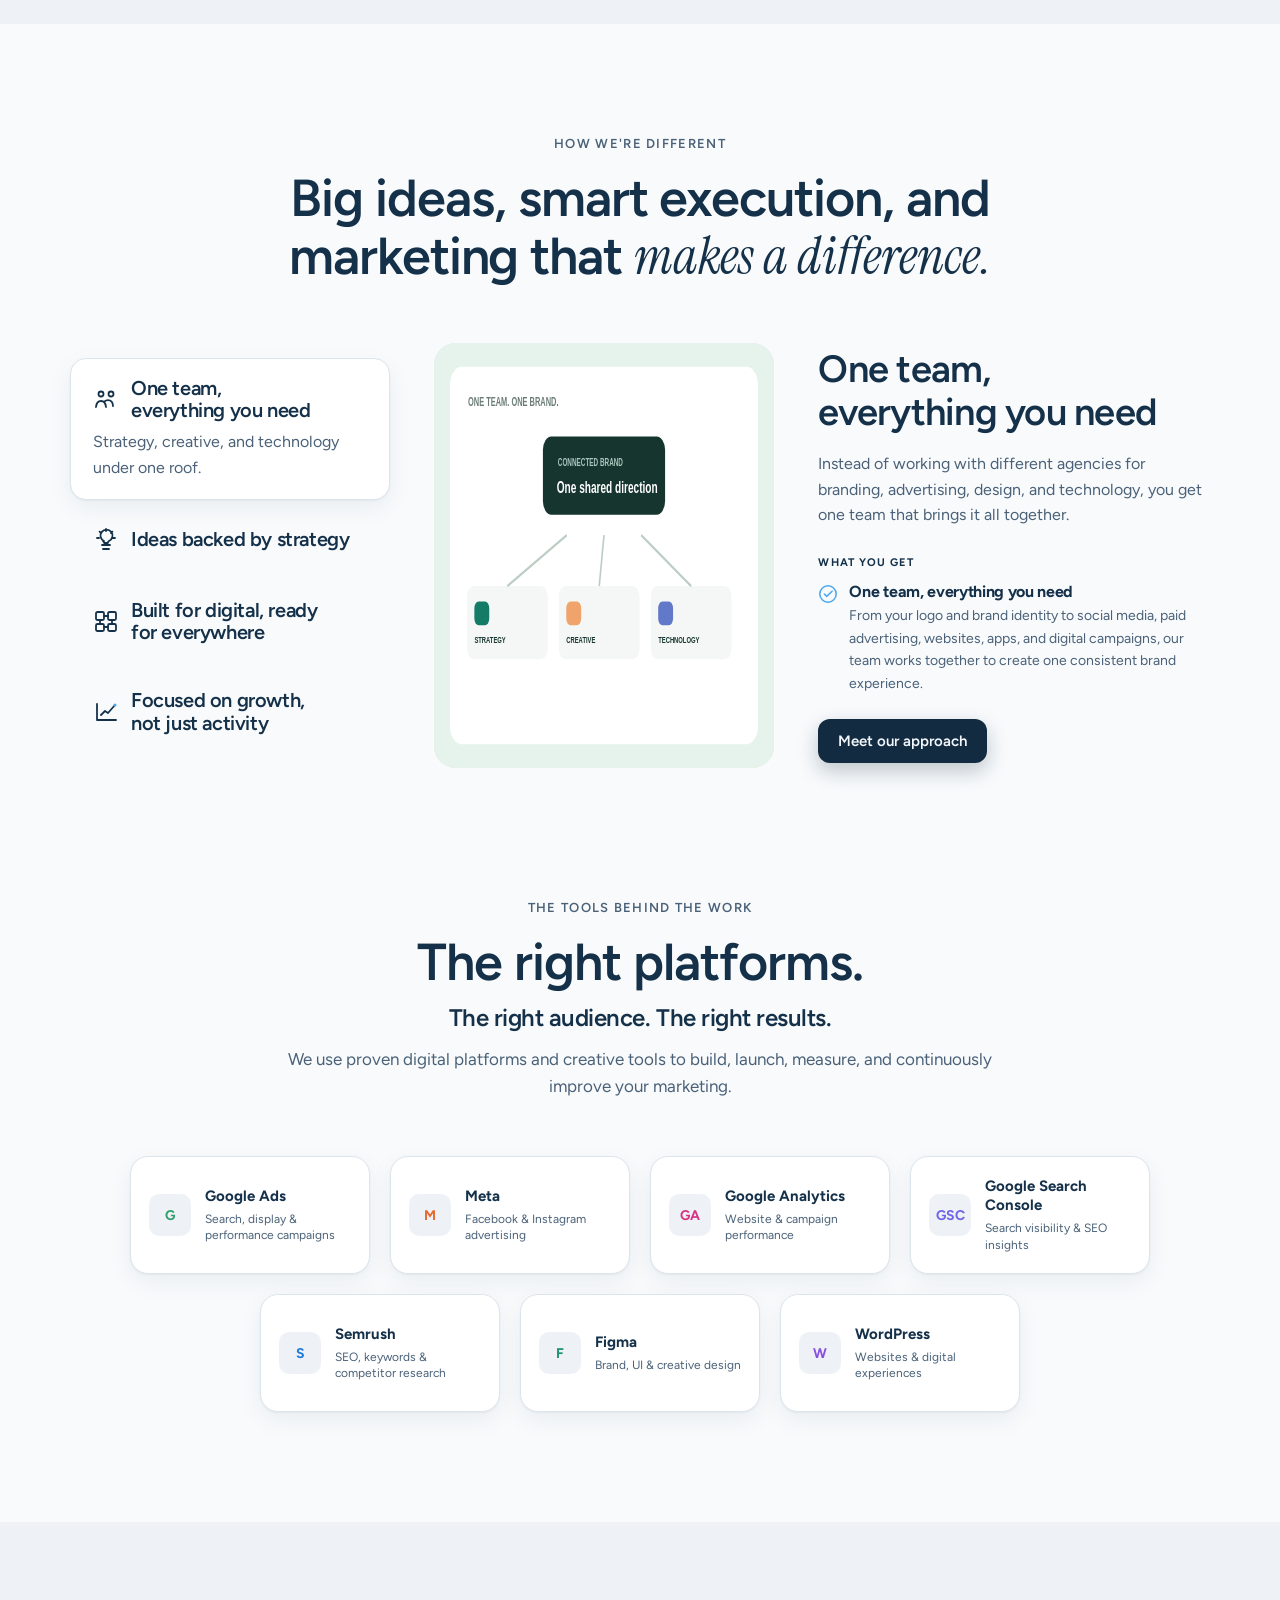
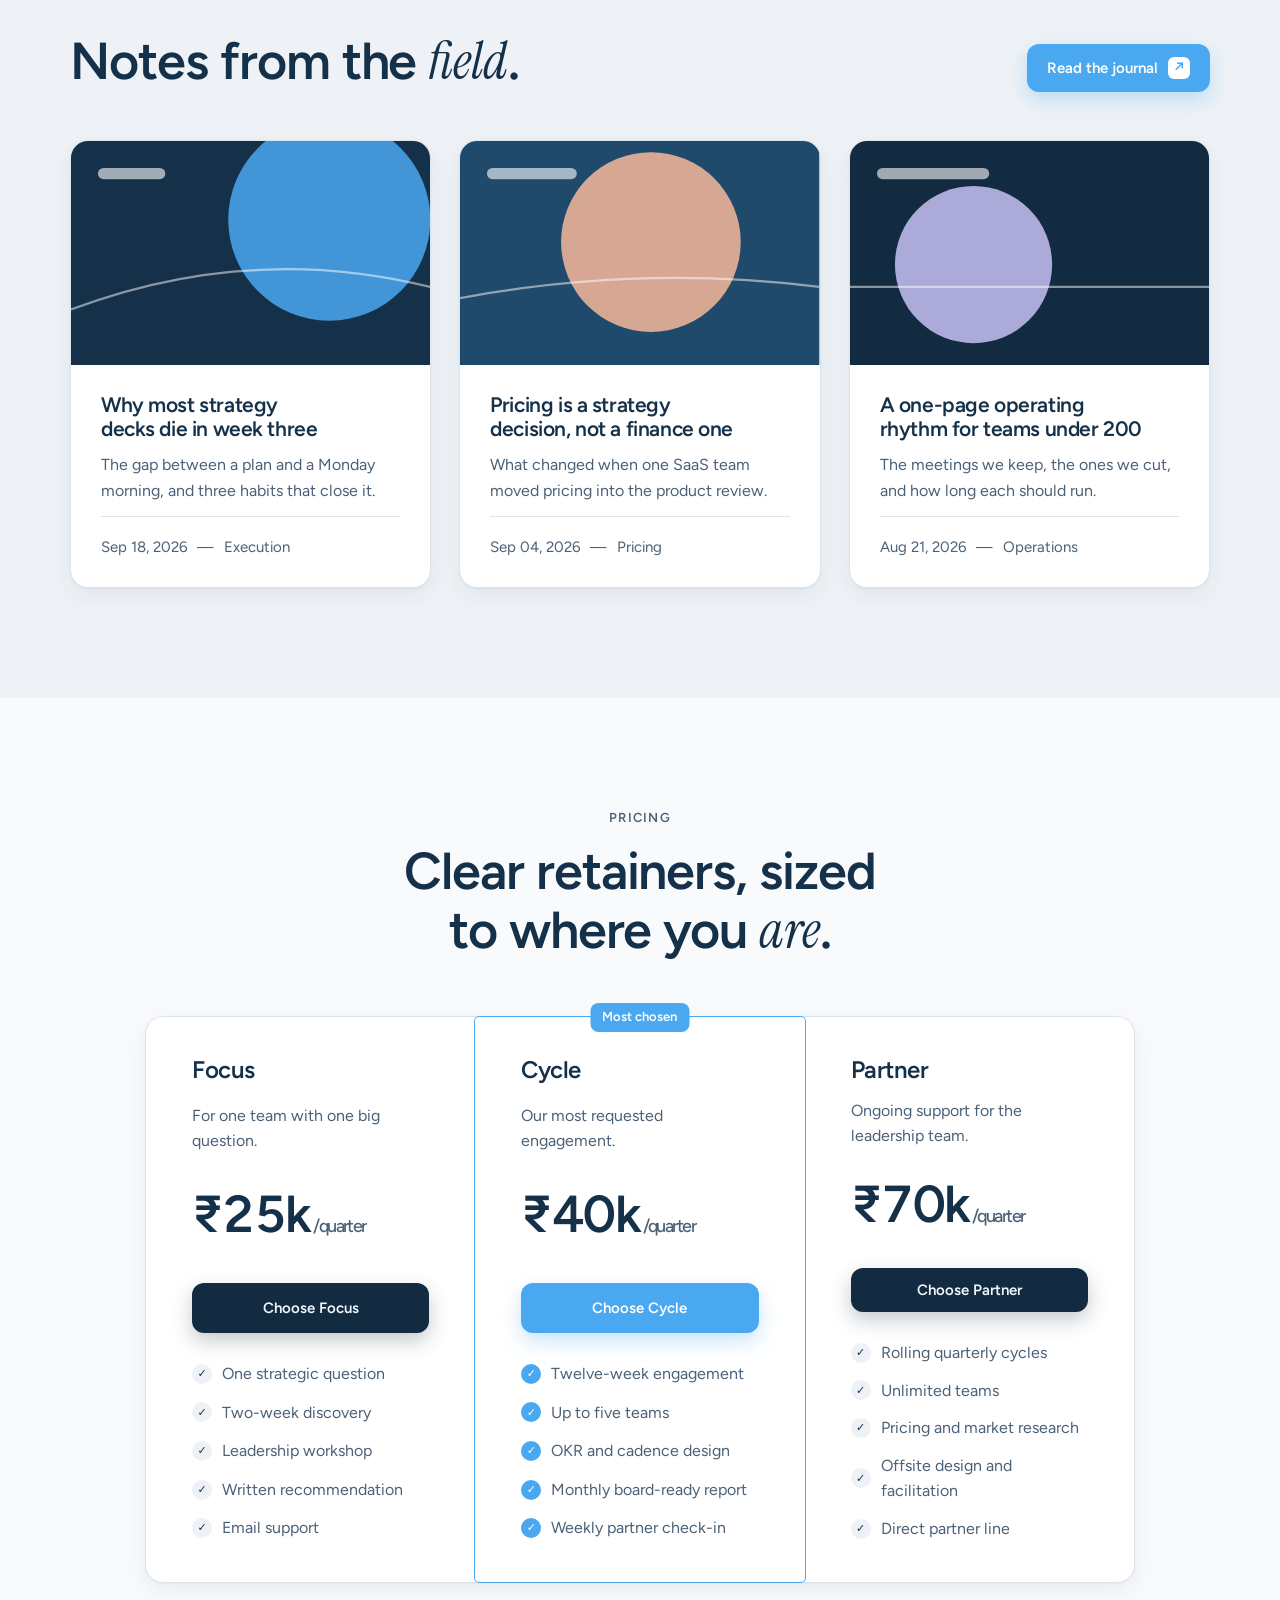
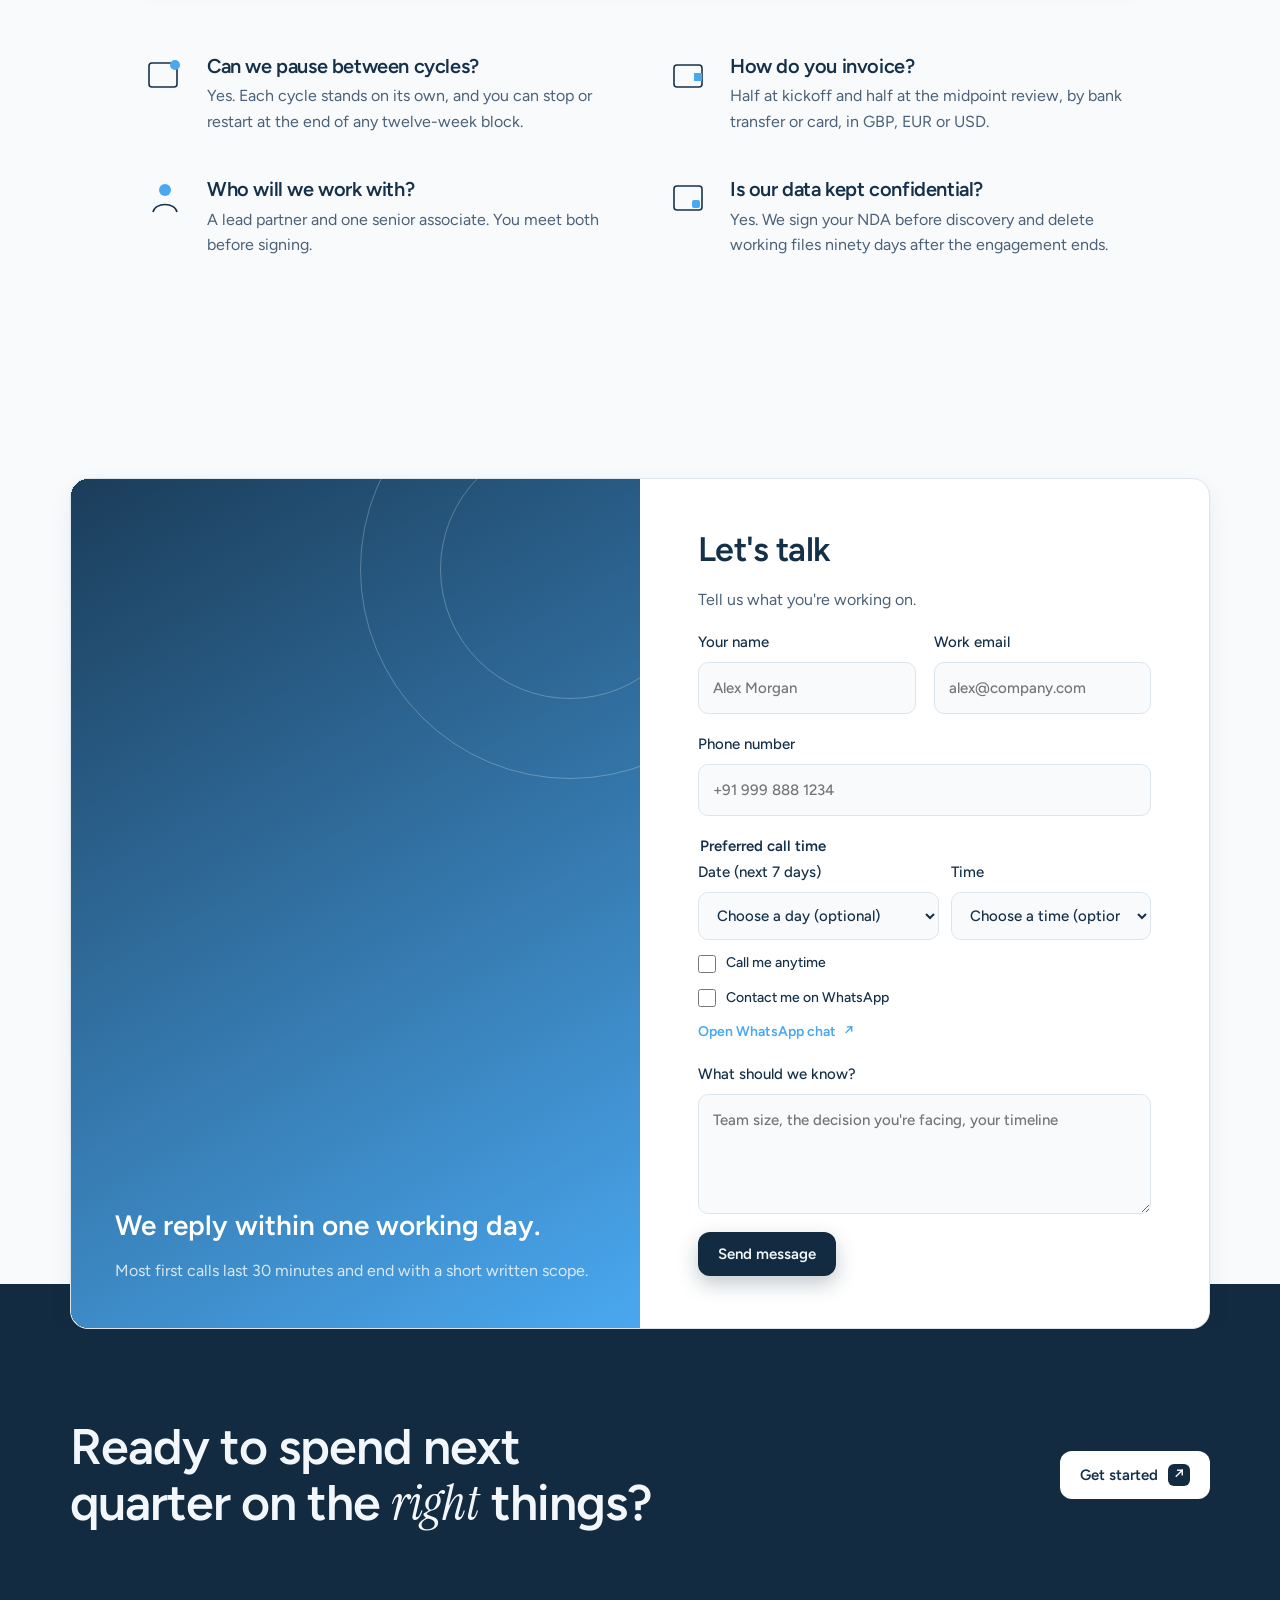
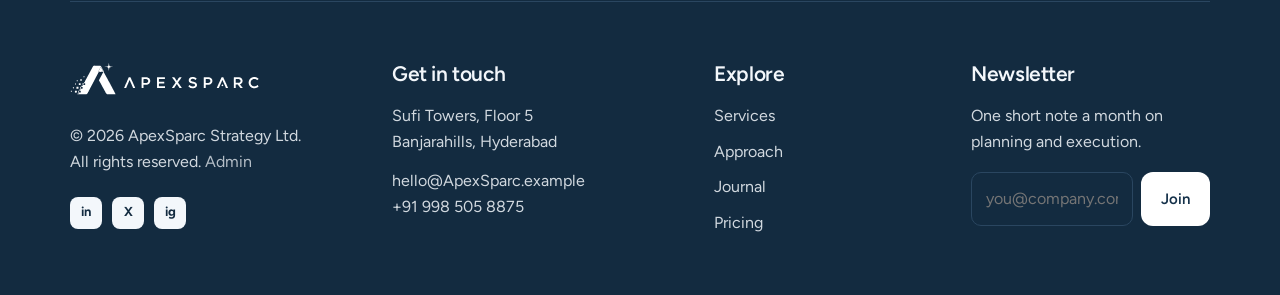
==== commit 38410959: "Update brand growth sections" ====
--- a/index.html
+++ b/index.html
@@ -32,6 +32,8 @@
 .eyebrow{font-size:13px;font-weight:600;letter-spacing:.1em;text-transform:uppercase;color:var(--ink-soft);text-align:center}
 .head{display:grid;gap:14px;justify-items:center;text-align:center;margin-bottom:56px}
 .head h2{font-size:clamp(32px,4.4vw,52px);max-width:720px}
+.section-subhead{font-size:24px;font-weight:600}
+.section-intro{max-width:720px;color:var(--ink-soft);font-size:17px}
 .btn{display:inline-flex;align-items:center;gap:10px;font:600 15px var(--display);padding:13px 20px;border-radius:12px;border:0;cursor:pointer;transition:transform .2s,box-shadow .2s,background .2s}
 .btn:focus-visible,a:focus-visible,button:focus-visible,input:focus-visible,textarea:focus-visible{outline:2px solid var(--accent);outline-offset:3px}
 .btn-dark{background:var(--dark);color:var(--dark-fg);box-shadow:0 8px 20px rgba(19,43,64,.25)}
@@ -126,7 +128,11 @@
 .svc p{color:var(--ink-soft)}
 .link{font-weight:600;margin-top:auto;padding-top:6px}
 .link:hover{color:var(--accent)}
-.dots{display:flex;justify-content:center;gap:8px;margin:8px 0 40px}
+.svc-controls{display:flex;align-items:center;justify-content:center;gap:18px;margin:8px 0 40px}
+.svc-arrow{display:grid;place-items:center;width:40px;height:40px;border:1px solid var(--line);border-radius:50%;background:var(--surface);color:var(--ink);cursor:pointer;transition:color .2s,border-color .2s,transform .2s}
+.svc-arrow:hover{color:var(--accent);border-color:var(--accent);transform:translateY(-1px)}
+.svc-arrow svg{width:18px;height:18px;fill:none;stroke:currentColor;stroke-width:2;stroke-linecap:round;stroke-linejoin:round}
+.dots{display:flex;justify-content:center;gap:8px;margin:0}
 .dots button{width:9px;height:9px;border-radius:50%;border:0;padding:0;background:var(--line);cursor:pointer}
 .dots button.on{background:var(--ink-soft)}
 .center{text-align:center;display:grid;gap:22px;justify-items:center;color:var(--ink-soft);font-size:18px}
@@ -185,6 +191,8 @@
 .showcase-check{width:22px;height:22px;grid-row:span 2;color:var(--accent)}
 .showcase-point h4{font-size:17px;font-weight:600}
 .showcase-point p{font-size:15px;color:var(--ink-soft)}
+.showcase-points-label{margin:0 0 -6px;color:var(--ink-soft);font-size:13px;font-weight:700;text-transform:uppercase}
+.showcase-cta{align-self:flex-start;margin-top:30px}
 .feature-mobile-image{display:none}
 @media (max-width:1100px){.showcase-grid{gap:56px}.showcase-card{padding:36px}}
 @media (max-width:1023px){
@@ -232,11 +240,21 @@
 .diff-art canvas{width:100%;height:100%;display:block}
 .panel h3{font-size:clamp(28px,3vw,38px);margin-bottom:18px}
 .panel p{color:var(--ink-soft);margin-bottom:16px;max-width:52ch}
+.panel .panel-eyebrow{margin:26px 0 12px;color:var(--soft);font-size:11px;font-weight:700;letter-spacing:.1em;text-transform:uppercase}
+.panel-benefits{display:grid;gap:18px;margin-bottom:24px}
+.panel-benefit{display:grid;grid-template-columns:20px 1fr;gap:11px;align-items:start}
+.panel-benefit svg{width:20px;height:20px;margin-top:1px;color:var(--accent)}
+.panel-benefit h4{font-size:16px;font-weight:700}
+.panel-benefit p{margin:4px 0 0;font-size:14px}
 
 /* tools */
-.tools{display:flex;flex-wrap:wrap;justify-content:center;gap:28px;max-width:1010px;margin:0 auto}
-.tool{flex:0 1 228px;height:94px;display:flex;align-items:center;justify-content:center;gap:10px;font-weight:700;font-size:22px}
-.tool svg{width:28px;height:28px}
+.tools{display:flex;flex-wrap:wrap;justify-content:center;gap:20px;max-width:1040px;margin:0 auto}
+.tool{flex:0 1 240px;min-width:220px;min-height:118px;height:auto;display:flex;align-items:center;justify-content:flex-start;gap:14px;padding:18px;font-weight:400;font-size:15px;text-align:left}
+.tool-mark{display:grid;place-items:center;flex:none;width:42px;height:42px;border-radius:10px;background:var(--bg-2);color:var(--tool-color);font:700 14px var(--display)}
+.tool-copy{display:grid;gap:5px;min-width:0}
+.tool-copy b{font:700 15px/1.25 var(--display);overflow-wrap:anywhere}
+.tool-copy small{color:var(--ink-soft);font-size:12px;line-height:1.4}
+@media (max-width:600px){.tool{flex-basis:100%}}
 
 /* blog */
 .blog-head{display:flex;justify-content:space-between;align-items:flex-end;gap:24px;flex-wrap:wrap;margin-bottom:48px}
@@ -344,8 +362,8 @@
   <div class="aurora" aria-hidden="true"><i></i><i></i><i></i></div>
   <div class="wrap">
     <span class="pill"><b></b>Strategy studio for growing teams</span>
-    <h1>Give your brand the attention it <span class="circled"><em class="s">deserves.</em><svg viewBox="0 0 200 80" preserveAspectRatio="none" aria-hidden="true"><path d="M20 44C18 18 90 6 150 12s48 34 20 50-120 18-148 0C8 50 30 26 70 20"/></svg></span></h1>
-    <p class="lede">ApexSparc helps leadership teams pick the few bets that matter, turn them into quarterly plans, and keep every team pulling the same way until the numbers move.</p>
+    <h1>We put your brand in the <span class="circled"><em class="s">spotlight.</em><svg viewBox="0 0 200 80" preserveAspectRatio="none" aria-hidden="true"><path d="M20 44C18 18 90 6 150 12s48 34 20 50-120 18-148 0C8 50 30 26 70 20"/></svg></span></h1>
+    <p class="lede">From strategy and branding to performance marketing and digital experiences, we help businesses get noticed, connect with the right audience, and grow.</p>
     <a class="btn btn-dark" href="#services">See how we work <span class="arr">↗</span></a>
 
     <div class="hero-visual" aria-label="Product demonstration video">
@@ -358,30 +376,34 @@
   </div>
 </header>
 
-<div class="trust">
+<div class="trust" style="display: none;">
   <p>Teams we've worked with across fintech, retail and health</p>
   <div class="marquee"><div class="row" id="brands"></div></div>
 </div>
 
 <section id="services">
   <div class="wrap">
-    <div class="head"><span class="eyebrow">What we do</span><h2>Six ways we help you move <em class="s">faster</em> with less noise.</h2></div>
+    <div class="head"><span class="eyebrow">What we do</span><h2>Six ways we help your brand get <em class="s">noticed</em> and grow.</h2></div>
     <div class="svc-track" id="svc"></div>
-    <div class="dots" id="dots"></div>
+    <div class="svc-controls" aria-label="Service carousel controls">
+      <button class="svc-arrow" id="svc-prev" type="button" aria-label="Previous services" title="Previous services"><svg viewBox="0 0 24 24" aria-hidden="true"><path d="m15 18-6-6 6-6"/></svg></button>
+      <div class="dots" id="dots" role="group" aria-label="Go to service slide"></div>
+      <button class="svc-arrow" id="svc-next" type="button" aria-label="Next services" title="Next services"><svg viewBox="0 0 24 24" aria-hidden="true"><path d="m9 18 6-6-6-6"/></svg></button>
+    </div>
     <div class="center"><p>Not sure where to start? We'll scope it with you in one call.</p><a class="btn btn-blue" href="#contact">Talk it through <span class="arr">↗</span></a></div>
   </div>
 </section>
 
 <section id="why" style="padding-top:40px">
   <div class="wrap">
-    <div class="head"><span class="eyebrow">WHY CHOOSE US?</span><h2>What changes after <em class="s">twelve</em> weeks with us.</h2></div>
+    <div class="head"><span class="eyebrow">HOW WE DO THINGS DIFFERENTLY</span><h2>More than marketing.</h2><h3 class="section-subhead">We build brands that <em class="s">grow.</em></h3><p class="section-intro">We bring strategy, creative, technology, and performance marketing together to help businesses build a stronger digital presence and turn attention into meaningful growth.</p></div>
     <div class="showcase-grid">
       <div class="showcase-visual">
         <div class="showcase-sticky">
           <div class="showcase-card">
-            <span class="showcase-kicker">The ApexSparc difference</span>
+            <span class="showcase-kicker" id="showcase-kicker">01 — STRATEGY BEFORE SPENDING</span>
             <div class="showcase-art" id="showcase-art" aria-label="Feature illustration"></div>
-            <div class="showcase-caption"><span id="showcase-caption">Evidence-led priorities</span><span class="showcase-count" id="showcase-count">01 / 03</span></div>
+            <div class="showcase-caption"><span id="showcase-caption">Strategy that puts every marketing dollar to work.</span><span class="showcase-count" id="showcase-count">01 / 04</span></div>
           </div>
         </div>
       </div>
@@ -407,7 +429,7 @@
 
 <section>
   <div class="wrap">
-    <div class="head"><span class="eyebrow">How we're different</span><h2>Senior people, short cycles, and work that <em class="s">sticks</em>.</h2></div>
+    <div class="head"><span class="eyebrow">HOW WE'RE DIFFERENT</span><h2>Big ideas, smart execution, and marketing that <em class="s">makes a difference.</em></h2></div>
     <div class="diff">
       <div class="tabs" role="tablist" id="tabs"></div>
       <div class="diff-art"><canvas id="art" aria-hidden="true"></canvas></div>
@@ -418,7 +440,7 @@
 
 <section style="padding-top:20px">
   <div class="wrap">
-    <p class="center" style="margin-bottom:40px">We plug into the tools your teams already use.</p>
+    <div class="head"><span class="eyebrow">THE TOOLS BEHIND THE WORK</span><h2>The right platforms.</h2><h3 class="section-subhead">The right audience. The right results.</h3><p class="section-intro">We use proven digital platforms and creative tools to build, launch, measure, and continuously improve your marketing.</p></div>
     <div class="tools" id="tools"></div>
   </div>
 </section>
@@ -527,22 +549,62 @@
  team:'<circle cx="32" cy="36" r="10" fill="var(--accent)"/><circle cx="64" cy="36" r="10" fill="none" stroke="var(--ink)" stroke-width="2.4"/><path d="M14 74c2-14 34-14 36 0M46 74c2-14 34-14 36 0" fill="none" stroke="var(--ink)" stroke-width="2.4"/>'
 }[k];return `<svg viewBox="0 0 96 96" aria-hidden="true">${s}</svg>`};
 const svcs=[
- ['plan','Strategic planning','A three-year direction and a one-quarter plan that actually connect.'],
- ['research','Market & customer research','Interviews, win-loss analysis and sizing that answer the question you are stuck on.'],
- ['okr','Goals & OKR design','Objectives teams can remember and key results they can move each week.'],
- ['ops','Operating rhythm','Meeting cadences, reviews and dashboards that keep plans honest.'],
- ['price','Pricing & packaging','Tiers, discounts and positioning tested against how buyers really decide.'],
- ['team','Leadership offsites','Two days that end with decisions, owners and dates, not sticky notes.']
+ ['plan','Brand Strategy & Identity','Build a brand that looks professional, feels consistent, and gives people a reason to remember you.'],
+ ['research','Creative & Content',"Create scroll-stopping designs, social content, videos, campaigns, and visuals that get your audience's attention."],
+ ['okr','Social Media Marketing','Build your presence, engage your audience, and turn social media into a consistent channel for your business.'],
+ ['ops','Google & Meta Ads','Reach the right people at the right time with targeted campaigns designed to drive traffic, leads, and conversions.'],
+ ['price','Websites & Digital Experiences','Turn visitors into customers with modern websites, landing pages, and digital experiences built around your goals.'],
+ ['team','Influencer & Local Marketing','Connect your business with relevant creators and local audiences to build awareness, trust, and new opportunities.']
 ];
 $('#svc').innerHTML=svcs.map(([k,t,d])=>`<article class="svc card">${art(k)}<h3>${t}</h3><p>${d}</p><a class="link" href="#contact">Learn more →</a></article>`).join('');
 const track=$('#svc'),cards=[...track.children];
-$('#dots').innerHTML=cards.map((_,i)=>`<button aria-label="Go to service ${i+1}"></button>`).join('');
-const dots=[...$('#dots').children];
-dots.forEach((d,i)=>d.onclick=()=>track.scrollTo({left:cards[i].offsetLeft-track.offsetLeft,behavior:'smooth'}));
-const syncDots=()=>{const i=Math.round(track.scrollLeft/(cards[0].offsetWidth+28));dots.forEach((d,j)=>d.classList.toggle('on',j===Math.min(i,cards.length-1)))};
-track.addEventListener('scroll',syncDots,{passive:true});syncDots();
-let auto=setInterval(()=>{const max=track.scrollWidth-track.clientWidth;track.scrollTo({left:track.scrollLeft>=max-4?0:track.scrollLeft+cards[0].offsetWidth+28,behavior:'smooth'})},4000);
-track.addEventListener('pointerenter',()=>clearInterval(auto));
+const dotsTrack=$('#dots');
+const getSlidePositions=()=>{
+  const max=Math.max(0,track.scrollWidth-track.clientWidth);
+  if(max<1||cards.length<2)return [0];
+  const step=cards[1].offsetLeft-cards[0].offsetLeft;
+  const positions=[0];
+  while(positions[positions.length-1]+step<max-4)positions.push(positions[positions.length-1]+step);
+  if(max-positions[positions.length-1]>4)positions.push(max);
+  return positions;
+};
+let dots=[];
+const currentSlideIndex=positions=>positions.reduce((closest,position,index)=>Math.abs(position-track.scrollLeft)<Math.abs(positions[closest]-track.scrollLeft)?index:closest,0);
+const syncDots=()=>{
+  const positions=getSlidePositions();
+  const active=currentSlideIndex(positions);
+  dots.forEach((dot,index)=>{
+    dot.classList.toggle('on',index===active);
+    dot.setAttribute('aria-current',String(index===active));
+  });
+};
+const renderDots=()=>{
+  const positions=getSlidePositions();
+  dotsTrack.innerHTML=positions.map((_,index)=>`<button type="button" aria-label="Go to service slide ${index+1}" aria-current="false"></button>`).join('');
+  dots=[...dotsTrack.children];
+  dots.forEach((dot,index)=>dot.addEventListener('click',()=>track.scrollTo({left:getSlidePositions()[index],behavior:'smooth'})));
+  syncDots();
+};
+const moveSlide=direction=>{
+  const positions=getSlidePositions();
+  const next=(currentSlideIndex(positions)+direction+positions.length)%positions.length;
+  track.scrollTo({left:positions[next],behavior:'smooth'});
+};
+$('#svc-prev').addEventListener('click',()=>moveSlide(-1));
+$('#svc-next').addEventListener('click',()=>moveSlide(1));
+track.addEventListener('scroll',syncDots,{passive:true});
+renderDots();
+let auto;
+const stopAuto=()=>clearInterval(auto);
+const startAuto=()=>{stopAuto();auto=setInterval(()=>moveSlide(1),4000)};
+for(const control of [track,$('.svc-controls')]){
+  control.addEventListener('pointerenter',stopAuto);
+  control.addEventListener('pointerleave',startAuto);
+  control.addEventListener('focusin',stopAuto);
+  control.addEventListener('focusout',event=>{if(!control.contains(event.relatedTarget))startAuto()});
+}
+window.addEventListener('resize',renderDots,{passive:true});
+startAuto();
 
 /* quotes */
 const qs=[
@@ -557,32 +619,82 @@
 $('#quotes').innerHTML=qh+qh;
 
 /* tabs */
-const tabIcon=(p)=>`<svg viewBox="0 0 26 26" fill="none" stroke="var(--ink)" stroke-width="1.8">${p}<circle cx="13" cy="10" r="3" fill="var(--accent)" stroke="none"/></svg>`;
+const tabIcon=iconMarkup=>`<svg viewBox="0 0 26 26" fill="none" stroke="var(--ink)" stroke-width="1.8" stroke-linecap="round" stroke-linejoin="round" aria-hidden="true">${iconMarkup}</svg>`;
 const tabs=[
- ['Senior team only','The partners who scope the work do the work.','<path d="M5 22c1-6 15-6 16 0"/>','Senior team only','Every engagement is led by a partner with at least fifteen years in operating roles. There are no hand-offs to junior staff after the pitch.','You get the same two or three people from kickoff to final review, and they know your business by week two.'],
- ['Twelve-week cycles','Short enough to stay focused, long enough to show results.','<rect x="4" y="6" width="18" height="16" rx="3"/>','Twelve-week cycles','We work in fixed twelve-week blocks with a clear goal for each. At the end you decide whether to continue, change direction or stop.','Short cycles keep the work tied to results and make it easy to say no to anything that is not paying off.'],
- ['Built to hand over','Your team runs it after we leave.','<path d="M4 16h8l3-4 7 0"/>','Built to hand over','We document every ritual, template and dashboard as we build it, and coach an internal owner to run each one.','By the final month your team is running the cadence and we are only reviewing it.'],
- ['Straight answers','We say what the data says, even when it stings.','<path d="M6 20l14-14"/>','Straight answers','If a bet is underperforming, you will hear it in the next weekly note along with what we would do about it.','Clients tell us this is the part they value most, and the part other advisors avoid.']
+ {title:'One team, everything you need',summary:'Strategy, creative, and technology under one roof.',icon:'<circle cx="8" cy="8" r="2.5"/><circle cx="18" cy="8" r="2.5"/><path d="M3 21c.4-4 2.3-6 5-6s4.6 2 5 6m-1.5-5.5c1-.9 2-1.3 3.5-1.3 2.9 0 4.8 2.2 5 5.8"/>',description:'Instead of working with different agencies for branding, advertising, design, and technology, you get one team that brings it all together.',benefits:[{title:'One team, everything you need',text:'From your logo and brand identity to social media, paid advertising, websites, apps, and digital campaigns, our team works together to create one consistent brand experience.'}],cta:'Meet our approach'},
+ {title:'Ideas backed by strategy',summary:'Creative thinking with a clear purpose.',icon:'<path d="M9 18h8m-7 4h6m-5-8a6 6 0 1 1 5 0c-.8.6-1.2 1.2-1.2 2h-3.6c0-.8-.4-1.4-1.2-2ZM13 2v2m9 7h-2M6 11H4m15.4-6.4L18 6m-10 0L6.6 4.6"/>',description:'Creative is powerful when it has a purpose. We combine creative thinking with audience insights, market research, and data to make sure every idea has a reason behind it.',benefits:[{title:'Ideas made for your audience',text:"We don't create content just to fill your social calendar. Every campaign, creative, and message is designed around your audience, your brand, and your business goals."}],cta:'See our strategy'},
+ {title:'Built for digital, ready for everywhere',summary:'One brand. Every touchpoint.',icon:'<rect x="3" y="4" width="8" height="8" rx="1.5"/><rect x="15" y="4" width="8" height="8" rx="1.5"/><rect x="3" y="16" width="8" height="7" rx="1.5"/><rect x="15" y="16" width="8" height="7" rx="1.5"/><path d="M11 8h4m-8 4v4m12-4v4m-8 3h4"/>',description:"Your customers don't interact with your brand in just one place. We create connected experiences across social media, search, websites, apps, print, and more.",benefits:[{title:'A consistent brand everywhere',text:'From a Google ad to an Instagram post, from your website to a printed brochure, we make sure your brand looks and feels consistent wherever your customers find you.'}],cta:'Explore our work'},
+ {title:'Focused on growth, not just activity',summary:'Less noise. More meaningful results.',icon:'<path d="M4 21V5m0 16h19M8 16l4-4 3 2 7-8"/><circle cx="22" cy="6" r="1.5" fill="var(--accent)" stroke="none"/>',description:"Posting more doesn't always mean growing more. We focus on the work that can actually move your business forward.",benefits:[{title:'Measure what matters',text:'We measure reach, engagement, leads, conversions, and customer growth, then use those insights to continuously improve your marketing.'}],cta:'Talk to our team'}
 ];
 const tl=$('#tabs'),panel=$('#panel');
-tl.innerHTML=tabs.map((t,i)=>`<button class="tab" role="tab" id="tab${i}" aria-selected="${i===0}"><h4>${tabIcon(t[2])}${t[0]}</h4><p>${t[1]}</p></button>`).join('');
-const show=i=>{[...tl.children].forEach((b,j)=>b.setAttribute('aria-selected',j===i));const t=tabs[i];panel.innerHTML=`<h3>${t[3]}</h3><p>${t[4]}</p><p>${t[5]}</p><a class="btn btn-dark" href="#contact" style="margin-top:10px">Discuss your project</a>`;hue=i};
+tl.innerHTML=tabs.map((tab,index)=>`<button class="tab" role="tab" id="tab${index}" aria-selected="${index===0}" aria-controls="panel"><h4>${tabIcon(tab.icon)}${tab.title}</h4><p>${tab.summary}</p></button>`).join('');
+const show=i=>{
+  [...tl.children].forEach((button,index)=>button.setAttribute('aria-selected',String(index===i)));
+  const tab=tabs[i];
+  panel.innerHTML=`<h3>${tab.title}</h3><p>${tab.description}</p><p class="panel-eyebrow">What you get</p><div class="panel-benefits">${tab.benefits.map(benefit=>`<div class="panel-benefit"><svg viewBox="0 0 22 22" fill="none" aria-hidden="true"><circle cx="11" cy="11" r="9" stroke="currentColor" stroke-width="1.7"/><path d="m7 11 2.6 2.6L15.5 8" stroke="currentColor" stroke-width="1.7" stroke-linecap="round" stroke-linejoin="round"/></svg><div><h4>${benefit.title}</h4><p>${benefit.text}</p></div></div>`).join('')}</div><a class="btn btn-dark" href="#contact">${tab.cta}</a>`;
+  hue=i;
+  draw();
+};
 [...tl.children].forEach((b,i)=>b.onclick=()=>show(i));
 
 /* generative art for the middle column */
 let hue=0;const cv=$('#art'),cx=cv.getContext('2d');
-const palettes=[['#4aa8f0','#15314a','#f6b89a'],['#7cc3f7','#1f4a6c','#f3d1a6'],['#5db4f5','#132b40','#c6c1f2'],['#3d8fd0','#15314a','#f6b89a']];
-function draw(t){const r=cv.getBoundingClientRect(),d=devicePixelRatio||1;if(cv.width!==r.width*d){cv.width=r.width*d;cv.height=r.height*d}
- const w=cv.width,h=cv.height,p=palettes[hue];cx.clearRect(0,0,w,h);
- for(let i=0;i<9;i++){const y=h*(.15+i*.09);cx.beginPath();for(let x=0;x<=w;x+=8){const yy=y+Math.sin(x/w*6+t/1400+i*.7)*h*.04;x?cx.lineTo(x,yy):cx.moveTo(x,yy)}cx.strokeStyle=i%3===0?p[0]:p[1];cx.globalAlpha=.25+i*.07;cx.lineWidth=d*(1+i*.4);cx.stroke()}
- cx.globalAlpha=1;cx.fillStyle=p[2];cx.beginPath();cx.arc(w*.7,h*.22,w*.12,0,7);cx.fill();
- cx.fillStyle=p[1];cx.fillRect(w*.12,h*.74,w*.76,h*.14);cx.fillStyle=p[0];cx.fillRect(w*.12,h*.74,w*.76*(.4+hue*.15),h*.14);
- if(!matchMedia('(prefers-reduced-motion: reduce)').matches)requestAnimationFrame(draw)}
-show(0);requestAnimationFrame(draw);
+const palettes=[['#e5f3ec','#147b67','#f0a36b'],['#f5eee8','#17352f','#f0a36b'],['#edf0fa','#4d5aab','#e78a65'],['#edf3ef','#147b67','#f0a36b']];
+function draw(){
+ const rect=cv.getBoundingClientRect(),ratio=devicePixelRatio||1;
+ if(cv.width!==rect.width*ratio||cv.height!==rect.height*ratio){cv.width=rect.width*ratio;cv.height=rect.height*ratio}
+ cx.setTransform(cv.width/640,0,0,cv.height/500,0,0);
+ const [soft,accent,warm]=palettes[hue],ink='#17352f',muted='#6c7d77';
+ const card=(x,y,width,height,color,radius=16)=>{cx.fillStyle=color;cx.beginPath();cx.roundRect(x,y,width,height,radius);cx.fill()};
+ const text=(value,x,y,size,color=ink,weight=600)=>{cx.fillStyle=color;cx.font=`${weight} ${size}px Manrope, sans-serif`;cx.fillText(value,x,y)};
+ cx.clearRect(0,0,640,500);cx.fillStyle=soft;cx.fillRect(0,0,640,500);card(30,28,580,444,'#fff',22);
+ if(hue===0){
+  text('ONE TEAM. ONE BRAND.',64,74,14,muted,700);
+  card(205,110,230,92,ink,16);text('CONNECTED BRAND',233,145,12,'#a9c7bc',700);text('One shared direction',231,177,19,'#fff',700);
+  const nodes=[{x:62,label:'STRATEGY',color:accent},{x:235,label:'CREATIVE',color:warm},{x:408,label:'TECHNOLOGY',color:'#6278c8'}];
+  nodes.forEach(node=>{card(node.x,286,152,86,'#f4f7f5',13);card(node.x+14,304,28,28,node.color,8);text(node.label,node.x+14,353,11,ink,700)});
+  cx.strokeStyle='#bccdc4';cx.lineWidth=3;cx.beginPath();cx.moveTo(138,286);cx.lineTo(250,226);cx.moveTo(311,286);cx.lineTo(320,226);cx.moveTo(484,286);cx.lineTo(390,226);cx.stroke();
+  nodes.forEach(node=>{cx.fillStyle=node.color;cx.beginPath();cx.arc(node.x+28,318,5,0,Math.PI*2);cx.fill()});
+ }else if(hue===1){
+  text('IDEAS WITH INTENT',64,74,14,muted,700);
+  card(68,111,212,292,'#f6f8f6',16);text('AUDIENCE INSIGHT',91,151,12,muted,700);
+  cx.fillStyle='#d7ece3';cx.beginPath();cx.arc(174,224,55,0,Math.PI*2);cx.fill();
+  cx.fillStyle=accent;cx.beginPath();cx.arc(174,207,17,0,Math.PI*2);cx.fill();cx.beginPath();cx.ellipse(174,255,35,24,0,Math.PI,0);cx.fill();
+  text('What they need',99,322,15,ink,700);text('Where they listen',99,350,13,muted,500);
+  card(312,111,260,292,ink,16);text('THE CREATIVE IDEA',338,151,12,'#a9c7bc',700);
+  card(340,177,204,130,'#fff',13);cx.fillStyle='#f8dbc5';cx.beginPath();cx.arc(490,221,29,0,Math.PI*2);cx.fill();
+  cx.fillStyle=accent;cx.beginPath();cx.moveTo(356,282);cx.lineTo(408,220);cx.lineTo(447,258);cx.lineTo(484,236);cx.lineTo(528,282);cx.closePath();cx.fill();
+  text('Right message. Right moment.',339,346,13,'#fff',700);text('Built around a clear goal',339,375,12,'#a9c7bc',500);
+ }else if(hue===2){
+  text('ONE BRAND. EVERY TOUCHPOINT.',64,74,14,muted,700);
+  cx.strokeStyle='#becbc5';cx.lineWidth=3;cx.beginPath();cx.moveTo(320,245);cx.lineTo(178,164);cx.moveTo(320,245);cx.lineTo(462,164);cx.moveTo(320,245);cx.lineTo(178,334);cx.moveTo(320,245);cx.lineTo(462,334);cx.stroke();
+  card(228,191,184,108,ink,16);text('YOUR BRAND',267,232,15,'#fff',700);text('Same feel everywhere',250,262,12,'#a9c7bc',500);
+  const channels=[{x:82,y:112,label:'SEARCH',color:'#e7eefb',mark:'G'},{x:390,y:112,label:'SOCIAL',color:'#fff0e4',mark:'@'},{x:82,y:294,label:'WEBSITE',color:'#e5f3ec',mark:'W'},{x:390,y:294,label:'PRINT',color:'#f4eaf6',mark:'P'}];
+  channels.forEach(channel=>{card(channel.x,channel.y,148,92,channel.color,14);text(channel.mark,channel.x+18,channel.y+40,22,accent,700);text(channel.label,channel.x+18,channel.y+68,11,ink,700)});
+  cx.fillStyle=warm;cx.beginPath();cx.arc(320,245,6,0,Math.PI*2);cx.fill();
+ }else{
+  text('GROWTH YOU CAN TRACK',64,74,14,muted,700);
+  const metrics=[{x:64,label:'REACH',value:'48.2k',color:'#e5f3ec'},{x:247,label:'LEADS',value:'326',color:'#fff0e4'},{x:430,label:'GROWTH',value:'+24%',color:'#e9eef8'}];
+  metrics.forEach(metric=>{card(metric.x,106,154,86,metric.color,13);text(metric.label,metric.x+16,133,10,muted,700);text(metric.value,metric.x+16,170,23,ink,700)});
+  card(64,212,512,210,'#f7f9f8',15);text('From attention to outcomes',86,245,14,ink,700);
+  cx.strokeStyle='#e0e8e3';cx.lineWidth=1;[286,326,366].forEach(y=>{cx.beginPath();cx.moveTo(88,y);cx.lineTo(552,y);cx.stroke()});
+  cx.strokeStyle=accent;cx.lineWidth=5;cx.lineJoin='round';cx.lineCap='round';cx.beginPath();cx.moveTo(96,376);cx.lineTo(164,352);cx.lineTo(228,360);cx.lineTo(292,321);cx.lineTo(360,331);cx.lineTo(427,284);cx.lineTo(486,296);cx.lineTo(542,263);cx.stroke();
+  cx.fillStyle=warm;cx.beginPath();cx.arc(542,263,7,0,Math.PI*2);cx.fill();text('MEASURE',88,402,10,muted,700);text('OPTIMIZE',485,402,10,muted,700);
+ }
+}
+show(0);draw();
 
 /* tools */
-const tools=['Notion','Linear','Slack','Looker','Airtable','Jira','Asana'];
-$('#tools').innerHTML=tools.map((t,i)=>`<div class="tool card"><svg viewBox="0 0 24 24" fill="${colors[i]}"><rect x="3" y="3" width="18" height="18" rx="${i%2?9:5}" opacity=".9"/></svg>${t}</div>`).join('');
+const tools=[
+ ['Google Ads','Search, display & performance campaigns','G'],
+ ['Meta','Facebook & Instagram advertising','M'],
+ ['Google Analytics','Website & campaign performance','GA'],
+ ['Google Search Console','Search visibility & SEO insights','GSC'],
+ ['Semrush','SEO, keywords & competitor research','S'],
+ ['Figma','Brand, UI & creative design','F'],
+ ['WordPress','Websites & digital experiences','W']
+];
+$('#tools').innerHTML=tools.map(([name,description,mark],index)=>`<article class="tool card"><span class="tool-mark" style="--tool-color:${colors[index]}">${mark}</span><span class="tool-copy"><b>${name}</b><small>${description}</small></span></article>`).join('');
 
 /* posts */
 const posts=[
@@ -614,13 +726,81 @@
  {title:'Plans that turn into weekly work.',description:'We break each bet into quarterly milestones and weekly check-ins that fit the tools your teams already use, so progress is visible without adding meetings.',image:featureImage(`<svg xmlns="http://www.w3.org/2000/svg" viewBox="0 0 640 500"><rect width="640" height="500" fill="#edf2e9"/><circle cx="95" cy="410" r="120" fill="#dbe8d7"/><rect x="42" y="38" width="556" height="424" rx="24" fill="#fff"/><text x="76" y="91" fill="#15314a" font-family="Arial,sans-serif" font-size="22" font-weight="700">Quarterly delivery</text><text x="76" y="119" fill="#71869a" font-family="Arial,sans-serif" font-size="13">Milestones across every team</text><rect x="76" y="150" width="145" height="260" rx="14" fill="#f3f6f8"/><rect x="247" y="150" width="145" height="260" rx="14" fill="#f3f6f8"/><rect x="418" y="150" width="145" height="260" rx="14" fill="#f3f6f8"/><text x="94" y="181" fill="#71869a" font-family="Arial,sans-serif" font-size="13" font-weight="700">UP NEXT</text><text x="265" y="181" fill="#71869a" font-family="Arial,sans-serif" font-size="13" font-weight="700">IN PROGRESS</text><text x="436" y="181" fill="#71869a" font-family="Arial,sans-serif" font-size="13" font-weight="700">COMPLETE</text><rect x="90" y="199" width="117" height="57" rx="9" fill="#fff" stroke="#dde5ec"/><rect x="90" y="269" width="117" height="57" rx="9" fill="#fff" stroke="#dde5ec"/><rect x="90" y="339" width="117" height="48" rx="9" fill="#fff" stroke="#dde5ec"/><rect x="261" y="199" width="117" height="72" rx="9" fill="#d9edfa" stroke="#a8d5f1"/><rect x="261" y="284" width="117" height="57" rx="9" fill="#fff" stroke="#dde5ec"/><rect x="432" y="199" width="117" height="48" rx="9" fill="#fff" stroke="#dde5ec"/><rect x="432" y="260" width="117" height="57" rx="9" fill="#fff" stroke="#dde5ec"/><rect x="432" y="330" width="117" height="57" rx="9" fill="#fff" stroke="#dde5ec"/><path d="M103 219h68M103 231h46M103 289h72M103 301h53M274 220h63M274 234h79M274 247h50M445 218h69M445 279h57M445 349h74" stroke="#9cb0bf" stroke-width="5" stroke-linecap="round"/></svg>`),alt:'A quarterly delivery board with upcoming, active, and completed milestones.',points:[{title:'Milestones every team owns',text:'Each squad sees its part of the plan and when it is due.'},{title:'Blockers flagged in days',text:'A short weekly check-in catches slippage while it is cheap to fix.'}]},
  {title:'Results you can point to at the board meeting.',description:'We agree on success measures before work starts, then report against them monthly. When a bet is not paying off, you hear it from us first.',image:featureImage(`<svg xmlns="http://www.w3.org/2000/svg" viewBox="0 0 640 500"><rect width="640" height="500" fill="#f5ece5"/><circle cx="530" cy="400" r="150" fill="#f0d9c9"/><rect x="42" y="38" width="556" height="424" rx="24" fill="#fff"/><text x="76" y="91" fill="#15314a" font-family="Arial,sans-serif" font-size="22" font-weight="700">Monthly impact</text><text x="76" y="119" fill="#71869a" font-family="Arial,sans-serif" font-size="13">Baseline compared with today</text><rect x="76" y="150" width="300" height="245" rx="14" fill="#f8fafb"/><path d="M100 354h250M100 309h250M100 264h250M100 219h250" stroke="#e4ebef" stroke-width="2"/><path d="M104 329l53-21 49 9 47-59 45-28 49-48" fill="none" stroke="#4aa8f0" stroke-width="6" stroke-linecap="round" stroke-linejoin="round"/><circle cx="347" cy="182" r="7" fill="#4aa8f0"/><rect x="398" y="150" width="166" height="112" rx="14" fill="#e4f3ec"/><text x="418" y="184" fill="#71869a" font-family="Arial,sans-serif" font-size="12">CHURNED ACCOUNTS</text><text x="418" y="231" fill="#15314a" font-family="Arial,sans-serif" font-size="34" font-weight="700">-31%</text><rect x="398" y="282" width="166" height="113" rx="14" fill="#4aa8f0"/><text x="418" y="316" fill="#fff" font-family="Arial,sans-serif" font-size="12">EXPANSION REVENUE</text><text x="418" y="363" fill="#fff" font-family="Arial,sans-serif" font-size="30" font-weight="700">£860k</text><text x="100" y="424" fill="#71869a" font-family="Arial,sans-serif" font-size="12">WEEK 1</text><text x="306" y="424" fill="#71869a" font-family="Arial,sans-serif" font-size="12">WEEK 12</text></svg>`),alt:'An impact dashboard with an improving trend line, lower churn, and expansion revenue.',points:[{title:'Baselines set on day one',text:'We record each starting metric so gains are measured, not remembered.'},{title:'Monthly one-page reports',text:'Each report says what moved, what did not, and what we would change.'}]}
 ];
+const digitalGrowthFeatures=[
+ {kicker:'THE DIGITAL GROWTH DIFFERENCE',title:'A clear strategy built around your business.',description:'We start by understanding your business, audience, competitors, and goals. Then we identify where your brand can make the biggest impact across digital channels.',caption:'Strategy that gives your marketing a clear direction.',alt:'Brand positioning board connecting an audience profile, brand message, and marketing channels.',image:featureImage(`<svg xmlns="http://www.w3.org/2000/svg" viewBox="0 0 640 500"><rect width="640" height="500" fill="#edf3ef"/><circle cx="555" cy="78" r="96" fill="#dcebe3"/><rect x="38" y="34" width="564" height="432" rx="24" fill="#fff" stroke="#dce5e0"/><text x="72" y="78" fill="#6c7d77" font-family="Arial,sans-serif" font-size="12" font-weight="700" letter-spacing="1.4">BRAND POSITIONING</text><rect x="72" y="101" width="304" height="207" rx="16" fill="#17352f"/><text x="96" y="138" fill="#a9c7bc" font-family="Arial,sans-serif" font-size="12" font-weight="700">CORE MESSAGE</text><text x="96" y="183" fill="#fff" font-family="Arial,sans-serif" font-size="25" font-weight="700">Make your brand</text><text x="96" y="216" fill="#fff" font-family="Arial,sans-serif" font-size="25" font-weight="700">matter to the</text><text x="96" y="249" fill="#f0a36b" font-family="Arial,sans-serif" font-size="25" font-weight="700">right people.</text><rect x="96" y="269" width="44" height="7" rx="3.5" fill="#67c4a1"/><rect x="148" y="269" width="44" height="7" rx="3.5" fill="#f0a36b"/><rect x="200" y="269" width="44" height="7" rx="3.5" fill="#7eaee0"/><rect x="397" y="101" width="171" height="207" rx="16" fill="#f3f6f4"/><text x="416" y="132" fill="#6c7d77" font-family="Arial,sans-serif" font-size="11" font-weight="700">WHO WE REACH</text><circle cx="482" cy="190" r="31" fill="#d7ece3"/><circle cx="482" cy="179" r="10" fill="#147b67"/><path d="M460 209c3-17 41-17 44 0" fill="#147b67"/><text x="416" y="249" fill="#17352f" font-family="Arial,sans-serif" font-size="13" font-weight="700">Growth-minded teams</text><text x="416" y="271" fill="#6c7d77" font-family="Arial,sans-serif" font-size="11">Need a trusted partner</text><text x="72" y="347" fill="#17352f" font-family="Arial,sans-serif" font-size="13" font-weight="700">CHANNEL STRATEGY</text><rect x="72" y="365" width="148" height="56" rx="11" fill="#e5f3ec"/><text x="91" y="399" fill="#147b67" font-family="Arial,sans-serif" font-size="13" font-weight="700">Search &amp; ads</text><rect x="235" y="365" width="148" height="56" rx="11" fill="#fff0e4"/><text x="254" y="399" fill="#9c5c31" font-family="Arial,sans-serif" font-size="13" font-weight="700">Social &amp; content</text><rect x="398" y="365" width="170" height="56" rx="11" fill="#e9eef8"/><text x="417" y="399" fill="#405d92" font-family="Arial,sans-serif" font-size="13" font-weight="700">Creators &amp; local</text></svg>`),points:[{title:'A strategy built for your audience',text:'We define who to reach, what to say, and where to reach them.'},{title:'The right channels, not every channel',text:'From Google and Meta to social media, SEO, content, and influencers, we focus on what makes sense for your business.'}]},
+ {kicker:'FROM IDEAS TO EXECUTION',title:'Campaigns that keep your brand moving.',description:'Great marketing needs consistent execution. We create campaigns, content, creatives, websites, and experiences that keep your brand visible and relevant.',caption:'Creative campaigns built for consistent growth.',alt:'Campaign workspace showing social creative, a live campaign, and improving engagement.',image:featureImage(`<svg xmlns="http://www.w3.org/2000/svg" viewBox="0 0 640 500"><rect width="640" height="500" fill="#f5eee8"/><circle cx="77" cy="412" r="112" fill="#f2dfd0"/><rect x="38" y="34" width="564" height="432" rx="24" fill="#fff" stroke="#dce5e0"/><text x="72" y="78" fill="#6c7d77" font-family="Arial,sans-serif" font-size="12" font-weight="700" letter-spacing="1.4">CAMPAIGN WORKSPACE</text><rect x="73" y="104" width="237" height="320" rx="20" fill="#17352f"/><rect x="85" y="116" width="213" height="296" rx="13" fill="#f3f6f4"/><rect x="85" y="116" width="213" height="32" rx="13" fill="#fff"/><circle cx="103" cy="132" r="5" fill="#e66c57"/><circle cx="120" cy="132" r="5" fill="#f0bd66"/><circle cx="137" cy="132" r="5" fill="#67c4a1"/><rect x="101" y="164" width="181" height="137" rx="12" fill="#d8eee4"/><circle cx="234" cy="204" r="38" fill="#f0a36b"/><path d="M117 267c22-39 54-49 84-19 23 22 42 17 69-18v71H101v-25z" fill="#147b67"/><text x="104" y="326" fill="#17352f" font-family="Arial,sans-serif" font-size="12" font-weight="700">A little more room to grow.</text><text x="104" y="350" fill="#6c7d77" font-family="Arial,sans-serif" font-size="10">CREATIVE PREVIEW · SOCIAL</text><rect x="104" y="367" width="82" height="25" rx="12" fill="#147b67"/><text x="121" y="384" fill="#fff" font-family="Arial,sans-serif" font-size="10" font-weight="700">View campaign</text><rect x="340" y="104" width="228" height="135" rx="15" fill="#f3f6f4"/><text x="361" y="135" fill="#6c7d77" font-family="Arial,sans-serif" font-size="11" font-weight="700">CAMPAIGN STATUS</text><circle cx="374" cy="177" r="7" fill="#39a77c"/><text x="391" y="182" fill="#17352f" font-family="Arial,sans-serif" font-size="15" font-weight="700">Live across channels</text><rect x="340" y="256" width="228" height="168" rx="15" fill="#fff0e4"/><text x="361" y="289" fill="#9c5c31" font-family="Arial,sans-serif" font-size="11" font-weight="700">AUDIENCE RESPONSE</text><text x="361" y="336" fill="#17352f" font-family="Arial,sans-serif" font-size="32" font-weight="700">+38%</text><text x="361" y="358" fill="#6c7d77" font-family="Arial,sans-serif" font-size="12">engagement this month</text><path d="M361 397l31-13 28 7 33-25 29 8 34-25" fill="none" stroke="#147b67" stroke-width="4" stroke-linecap="round" stroke-linejoin="round"/></svg>`),points:[{title:'Creative that gets attention',text:'Social posts, ads, videos, branding, and designs built to connect with your audience.'},{title:'Campaigns that keep improving',text:'We launch, test, learn, and optimize campaigns based on real audience response.'}]},
+ {kicker:'MARKETING YOU CAN MEASURE',title:'Results you can see. Growth you can track.',description:'Every campaign should have a purpose. We track the numbers that matter—from reach and engagement to leads, conversions, and customer growth.',caption:'Data-driven marketing focused on measurable growth.',alt:'Marketing performance dashboard with reach, leads, conversion metrics, and a growth chart.',image:featureImage(`<svg xmlns="http://www.w3.org/2000/svg" viewBox="0 0 640 500"><rect width="640" height="500" fill="#edf3ef"/><circle cx="550" cy="418" r="114" fill="#dcebe3"/><rect x="38" y="34" width="564" height="432" rx="24" fill="#fff" stroke="#dce5e0"/><text x="72" y="78" fill="#6c7d77" font-family="Arial,sans-serif" font-size="12" font-weight="700" letter-spacing="1.4">MARKETING PERFORMANCE</text><rect x="72" y="101" width="148" height="94" rx="13" fill="#e6f4ec"/><text x="91" y="128" fill="#6c7d77" font-family="Arial,sans-serif" font-size="10" font-weight="700">REACH</text><text x="91" y="164" fill="#17352f" font-family="Arial,sans-serif" font-size="26" font-weight="700">48.2k</text><text x="174" y="164" fill="#147b67" font-family="Arial,sans-serif" font-size="11" font-weight="700">+24%</text><rect x="236" y="101" width="148" height="94" rx="13" fill="#fff0e4"/><text x="255" y="128" fill="#6c7d77" font-family="Arial,sans-serif" font-size="10" font-weight="700">LEADS</text><text x="255" y="164" fill="#17352f" font-family="Arial,sans-serif" font-size="26" font-weight="700">326</text><text x="330" y="164" fill="#147b67" font-family="Arial,sans-serif" font-size="11" font-weight="700">+18%</text><rect x="400" y="101" width="168" height="94" rx="13" fill="#e9eef8"/><text x="419" y="128" fill="#6c7d77" font-family="Arial,sans-serif" font-size="10" font-weight="700">CONVERSION</text><text x="419" y="164" fill="#17352f" font-family="Arial,sans-serif" font-size="26" font-weight="700">4.8%</text><text x="493" y="164" fill="#147b67" font-family="Arial,sans-serif" font-size="11" font-weight="700">+0.9</text><rect x="72" y="214" width="496" height="210" rx="14" fill="#f7f9f8"/><text x="94" y="245" fill="#17352f" font-family="Arial,sans-serif" font-size="13" font-weight="700">Growth over time</text><text x="94" y="267" fill="#6c7d77" font-family="Arial,sans-serif" font-size="10">Audience to customer journey</text><path d="M100 380h438M100 343h438M100 306h438" stroke="#e0e8e3" stroke-width="1.5"/><path d="M111 370l61-22 58 8 60-44 58 9 59-57 57 10 59-46" fill="none" stroke="#147b67" stroke-width="4" stroke-linecap="round" stroke-linejoin="round"/><circle cx="523" cy="228" r="6" fill="#f0a36b"/><text x="100" y="405" fill="#6c7d77" font-family="Arial,sans-serif" font-size="10">AWARENESS</text><text x="453" y="405" fill="#6c7d77" font-family="Arial,sans-serif" font-size="10">CUSTOMERS</text></svg>`),points:[{title:'Clear performance insights',text:'Know what is working, where your budget is going, and what needs to improve.'},{title:'Better results over time',text:'We continuously optimize your campaigns and digital presence to turn more attention into meaningful business outcomes.'}]}
+];
+const resultsIllustration=digitalGrowthFeatures[2].image;
+Object.assign(digitalGrowthFeatures[0],{
+ kicker:'01 — STRATEGY BEFORE SPENDING',
+ title:'Strategy before spending',
+ description:'We start by understanding your business, audience, competitors, and goals before putting your marketing budget to work. Every campaign begins with a clear reason and a defined direction.',
+ caption:'Strategy that puts every marketing dollar to work.',
+ points:[
+  {title:'A strategy built around your business',text:'We identify the right audience, channels, messaging, and opportunities for your brand.'},
+  {title:'Smarter marketing decisions',text:'We focus your time and budget on the platforms and activities that can create the most impact.'}
+ ],
+ cta:'Build your strategy'
+});
+Object.assign(digitalGrowthFeatures[1],{
+ kicker:'02 — CREATIVE BUILT TO STAND OUT',
+ title:'Creative built to stand out',
+ description:'People see thousands of messages every day. We create branding, content, websites, social media, and advertising that gives your audience a reason to stop, look, and remember your business.',
+ caption:'Creative that gives people a reason to remember.',
+ points:[
+  {title:'Creative that reflects your brand',text:'From logos and visual identity to social posts and advertising campaigns, everything works together.'},
+  {title:'Content made for every channel',text:'We create digital and print assets designed for the platforms where your customers spend their time.'}
+ ],
+ cta:'Explore our creative'
+});
+digitalGrowthFeatures[2]={
+ kicker:'03 — CAMPAIGNS BUILT TO PERFORM',
+ title:'Campaigns built to perform',
+ description:"We don't launch campaigns and simply wait for the results. We continuously test, measure, and optimize your campaigns across Google, Meta, social media, SEO, and other digital channels.",
+ caption:'Campaigns that learn, adapt, and perform.',
+ alt:'Campaign optimization board comparing search, social, and content performance with active tests.',
+ image:featureImage(`<svg xmlns="http://www.w3.org/2000/svg" viewBox="0 0 640 500"><rect width="640" height="500" fill="#f0f1fa"/><circle cx="80" cy="420" r="130" fill="#e1e3f4"/><rect x="38" y="34" width="564" height="432" rx="24" fill="#fff" stroke="#dce5e0"/><text x="72" y="78" fill="#6c7d77" font-family="Arial,sans-serif" font-size="12" font-weight="700" letter-spacing="1.4">CAMPAIGN OPTIMIZATION</text><rect x="72" y="101" width="496" height="78" rx="14" fill="#f4f5fa"/><text x="96" y="132" fill="#6c7d77" font-family="Arial,sans-serif" font-size="11" font-weight="700">OBJECTIVE</text><text x="96" y="157" fill="#17352f" font-family="Arial,sans-serif" font-size="17" font-weight="700">More qualified leads at a lower cost</text><rect x="72" y="198" width="148" height="114" rx="14" fill="#e6f4ec"/><text x="91" y="227" fill="#6c7d77" font-family="Arial,sans-serif" font-size="10" font-weight="700">SEARCH</text><text x="91" y="264" fill="#17352f" font-family="Arial,sans-serif" font-size="24" font-weight="700">+26%</text><text x="91" y="288" fill="#147b67" font-family="Arial,sans-serif" font-size="11">lead quality</text><rect x="246" y="198" width="148" height="114" rx="14" fill="#fff0e4"/><text x="265" y="227" fill="#6c7d77" font-family="Arial,sans-serif" font-size="10" font-weight="700">SOCIAL</text><text x="265" y="264" fill="#17352f" font-family="Arial,sans-serif" font-size="24" font-weight="700">-18%</text><text x="265" y="288" fill="#147b67" font-family="Arial,sans-serif" font-size="11">cost per lead</text><rect x="420" y="198" width="148" height="114" rx="14" fill="#e9eef8"/><text x="439" y="227" fill="#6c7d77" font-family="Arial,sans-serif" font-size="10" font-weight="700">CONTENT</text><text x="439" y="264" fill="#17352f" font-family="Arial,sans-serif" font-size="24" font-weight="700">3.4x</text><text x="439" y="288" fill="#147b67" font-family="Arial,sans-serif" font-size="11">return on spend</text><rect x="72" y="332" width="496" height="92" rx="14" fill="#17352f"/><text x="96" y="363" fill="#a9c7bc" font-family="Arial,sans-serif" font-size="11" font-weight="700">OPTIMIZATION LOOP</text><text x="96" y="397" fill="#fff" font-family="Arial,sans-serif" font-size="15" font-weight="700">Test</text><path d="M143 392h60m-8-8 8 8-8 8" fill="none" stroke="#f0a36b" stroke-width="2"/><text x="218" y="397" fill="#fff" font-family="Arial,sans-serif" font-size="15" font-weight="700">Learn</text><path d="M278 392h60m-8-8 8 8-8 8" fill="none" stroke="#f0a36b" stroke-width="2"/><text x="353" y="397" fill="#fff" font-family="Arial,sans-serif" font-size="15" font-weight="700">Improve</text></svg>`),
+ points:[
+  {title:'Performance-focused campaigns',text:'Every campaign has a clear objective, whether it is awareness, leads, sales, traffic, or engagement.'},
+  {title:'Continuous optimization',text:'We use real campaign data to improve targeting, creative, messaging, and budget allocation.'}
+ ],
+ cta:'Launch a campaign'
+};
+digitalGrowthFeatures.push({
+ kicker:'04 — RESULTS YOU CAN MEASURE',
+ title:'Marketing you can measure',
+ description:'Views and likes are only part of the picture. We focus on the numbers that connect marketing activity to your business—leads, conversions, customer acquisition, engagement, and revenue.',
+ caption:'Data-driven marketing focused on measurable growth.',
+ alt:'Marketing performance dashboard tracking reach, leads, conversions, and growth over time.',
+ image:resultsIllustration,
+ points:[
+  {title:'Clear and transparent reporting',text:'Understand where your budget is going and how your campaigns are performing.'},
+  {title:'Insights that drive the next move',text:'We turn campaign data into practical recommendations so every campaign gets smarter over time.'}
+ ],
+ cta:'See our approach'
+});
+showcaseFeatures.splice(0,showcaseFeatures.length,...digitalGrowthFeatures);
 const showcaseImages=$('#showcase-art');
 const showcaseCaption=$('#showcase-caption');
+const showcaseKicker=$('#showcase-kicker');
 const showcaseCount=$('#showcase-count');
 const showcaseList=$('#showcase-features');
 showcaseImages.innerHTML=showcaseFeatures.map((feature,index)=>`<img class="showcase-layer${index===0?' is-active':''}" src="${feature.image}" alt="${feature.alt}" aria-hidden="${index!==0}">`).join('');
 showcaseList.innerHTML=showcaseFeatures.map((feature,index)=>`<article class="showcase-feature${index===0?' is-active':''}" data-showcase-index="${index}"><img class="feature-mobile-image" src="${feature.image}" alt="${feature.alt}"><h3>${feature.title}</h3><p>${feature.description}</p><div class="showcase-points">${feature.points.map(point=>`<div class="showcase-point"><svg class="showcase-check" viewBox="0 0 22 22" fill="none" aria-hidden="true"><circle cx="11" cy="11" r="9" stroke="currentColor" stroke-width="1.7"/><path d="m7 11 2.6 2.6L15.5 8" stroke="currentColor" stroke-width="1.7" stroke-linecap="round" stroke-linejoin="round"/></svg><h4>${point.title}</h4><p>${point.text}</p></div>`).join('')}</div></article>`).join('');
 const showcaseSlides=[...showcaseList.children];
+showcaseSlides.forEach((slide,index)=>{
+  const points=slide.querySelector('.showcase-points');
+  const pointsLabel=document.createElement('p');
+  pointsLabel.className='showcase-points-label';
+  pointsLabel.textContent='What you get';
+  points.before(pointsLabel);
+  const button=document.createElement('a');
+  button.className='btn btn-blue showcase-cta';
+  button.href='#contact';
+  button.textContent=showcaseFeatures[index].cta;
+  slide.append(button);
+});
 const showcaseDesktop=window.matchMedia('(min-width: 1024px)');
 let showcaseObserver;
 function setActiveShowcase(index){
@@ -629,7 +809,8 @@
     image.setAttribute('aria-hidden',String(imageIndex!==index));
   });
   showcaseSlides.forEach((slide,slideIndex)=>slide.classList.toggle('is-active',slideIndex===index));
-  showcaseCaption.textContent=showcaseFeatures[index].title;
+  showcaseKicker.textContent=showcaseFeatures[index].kicker;
+  showcaseCaption.textContent=showcaseFeatures[index].caption;
   showcaseCount.textContent=`${String(index+1).padStart(2,'0')} / ${String(showcaseFeatures.length).padStart(2,'0')}`;
 }
 function observeShowcaseSlides(){
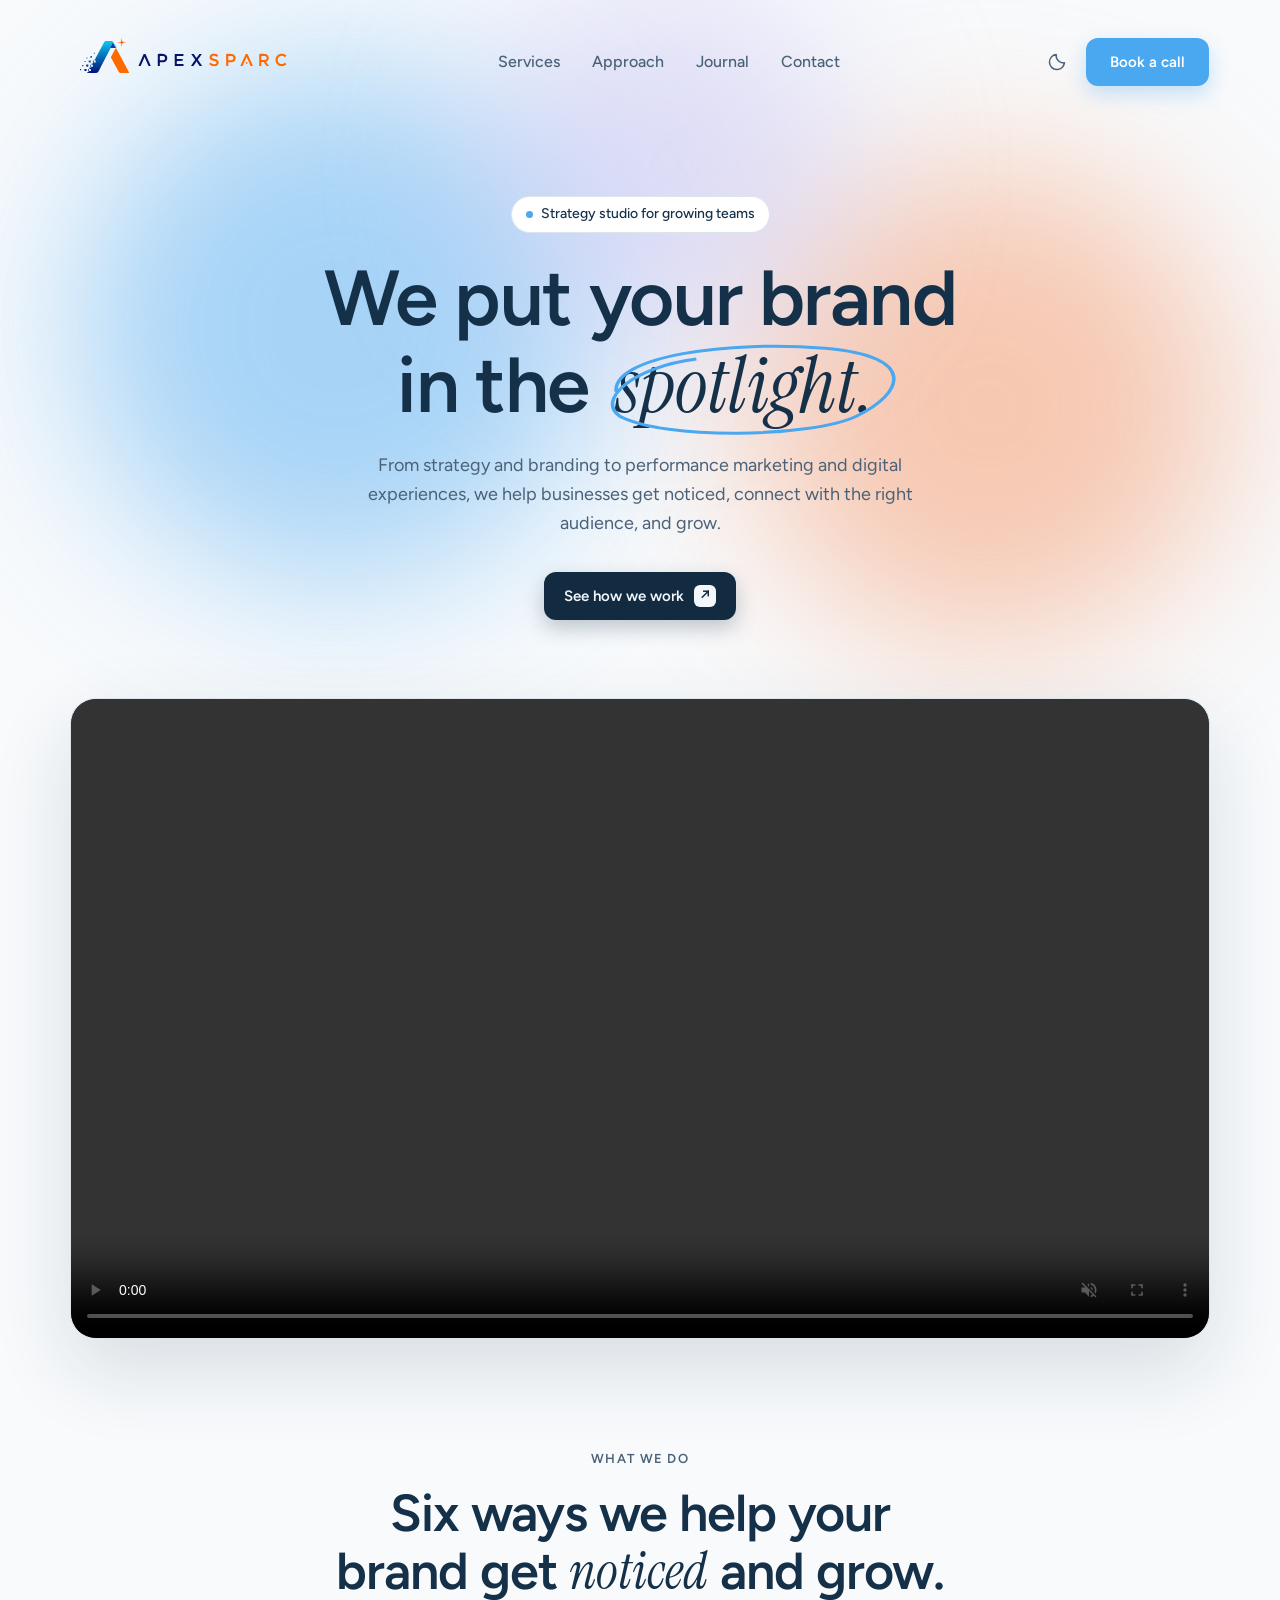
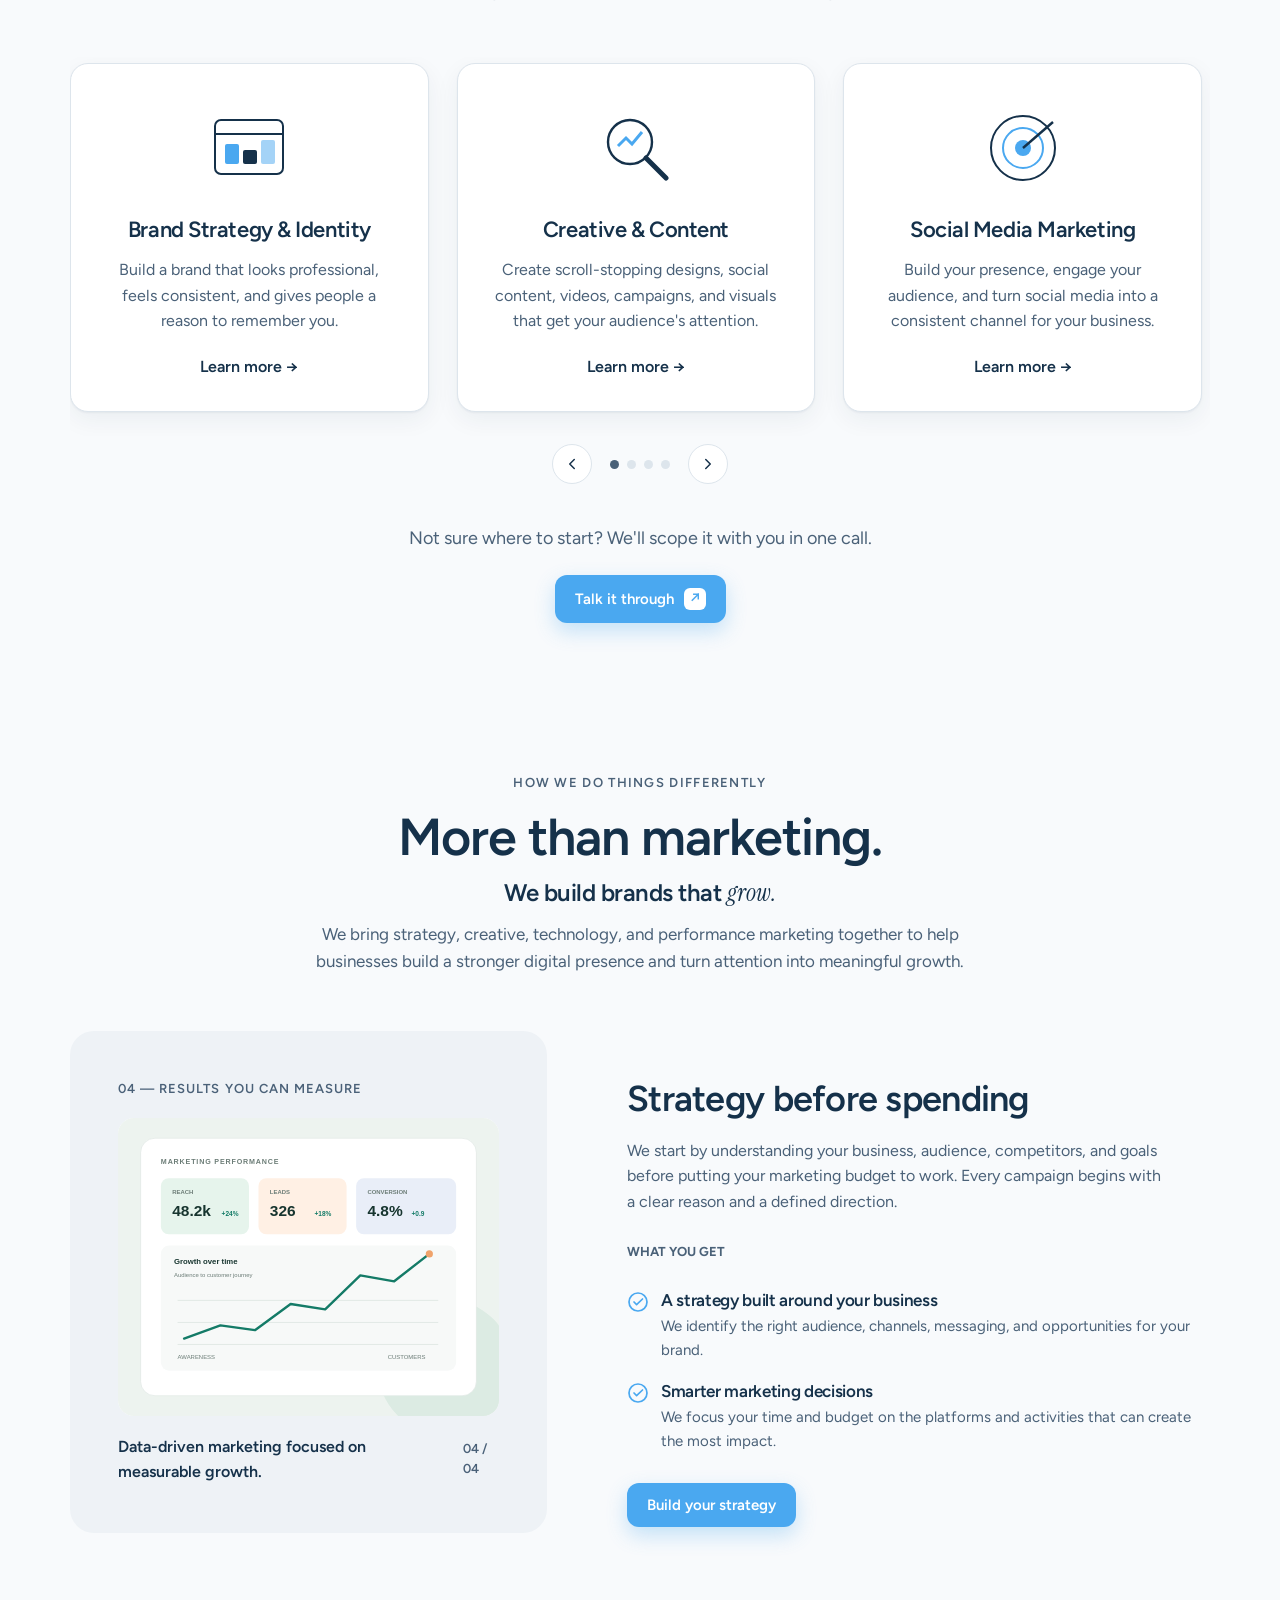
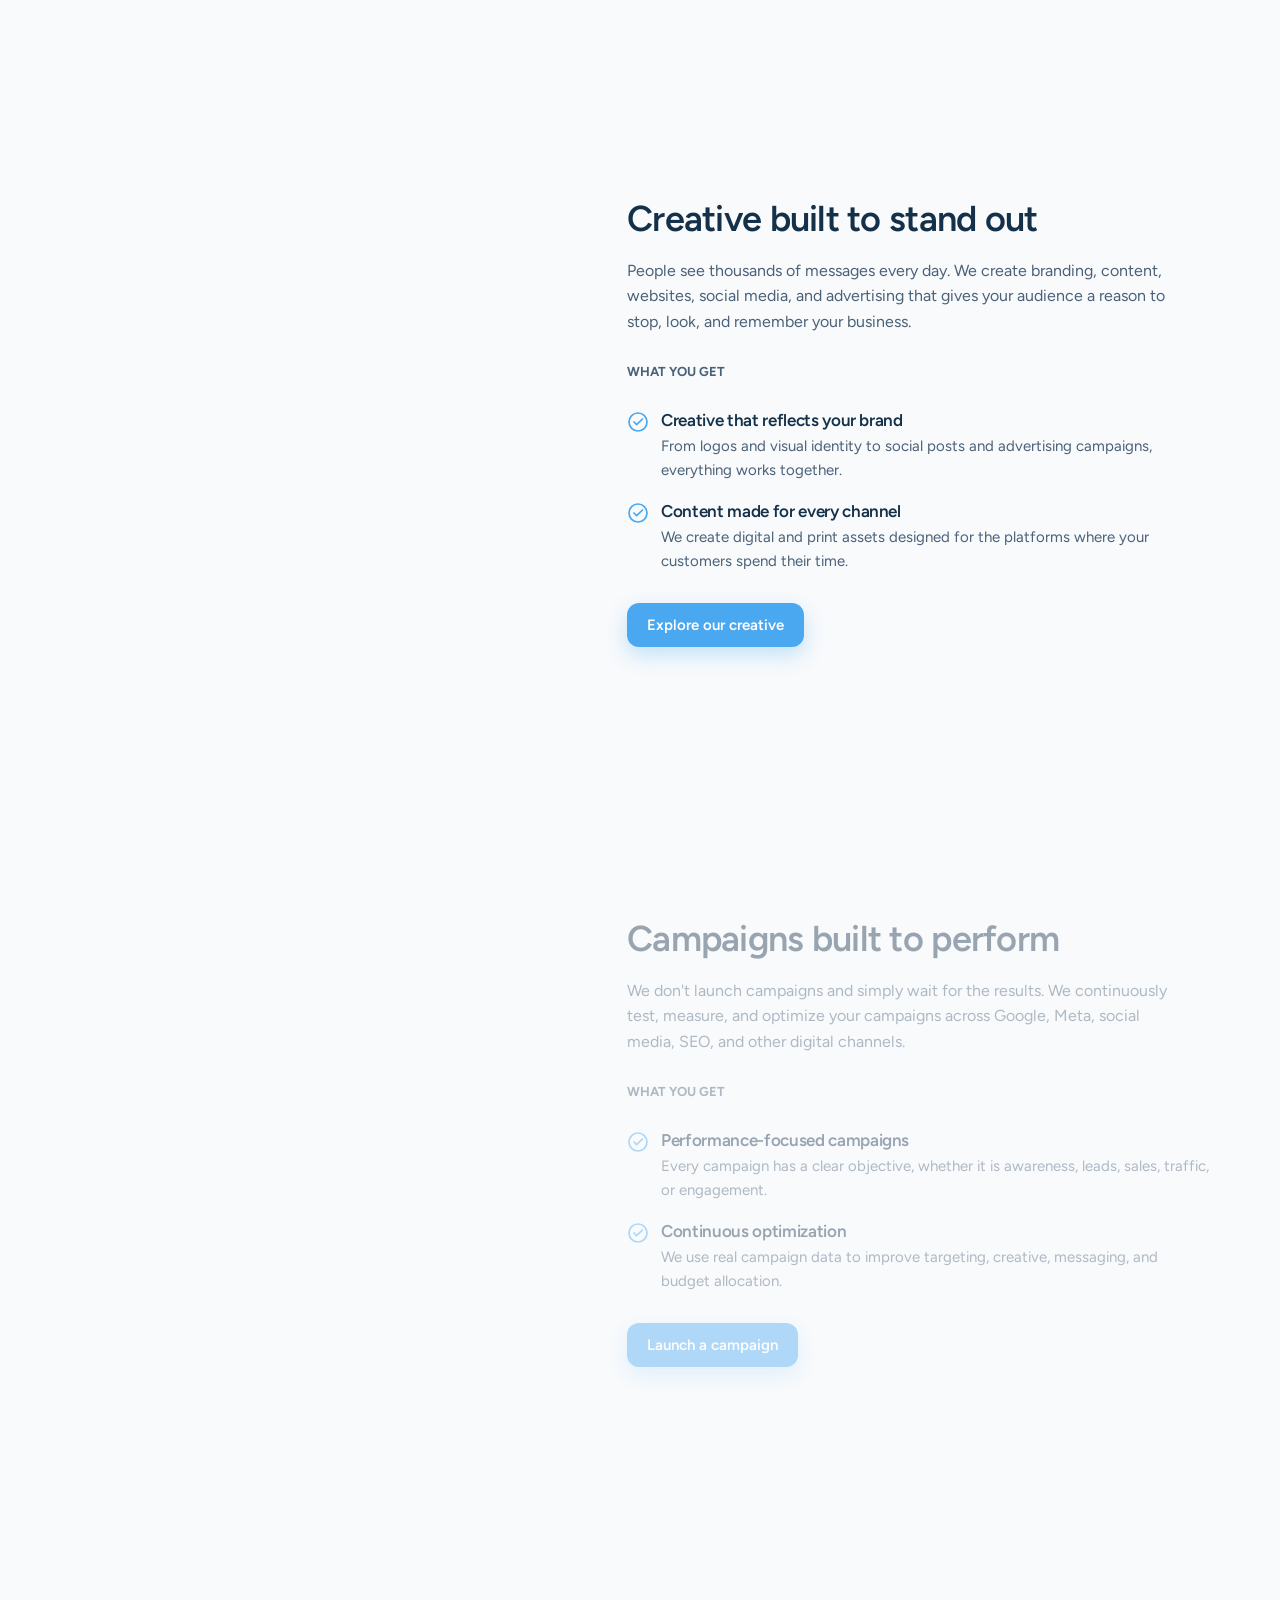
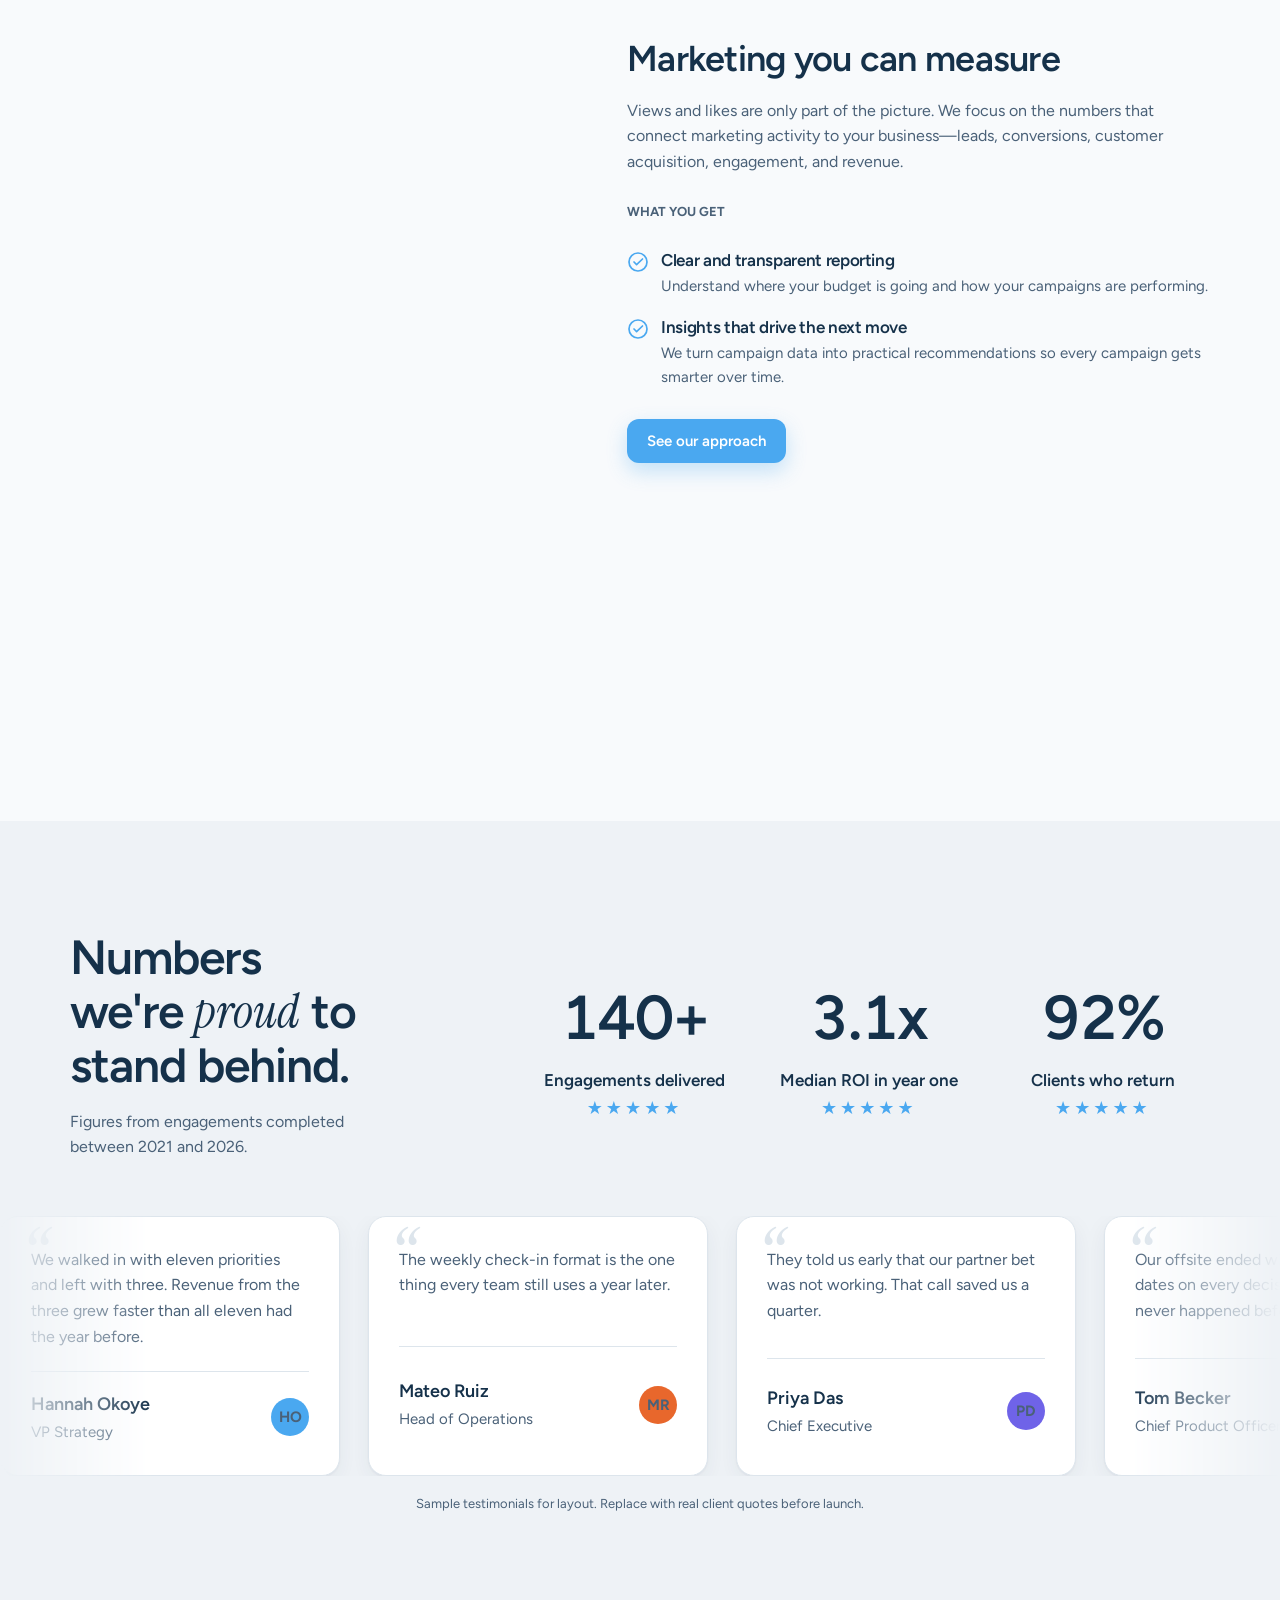
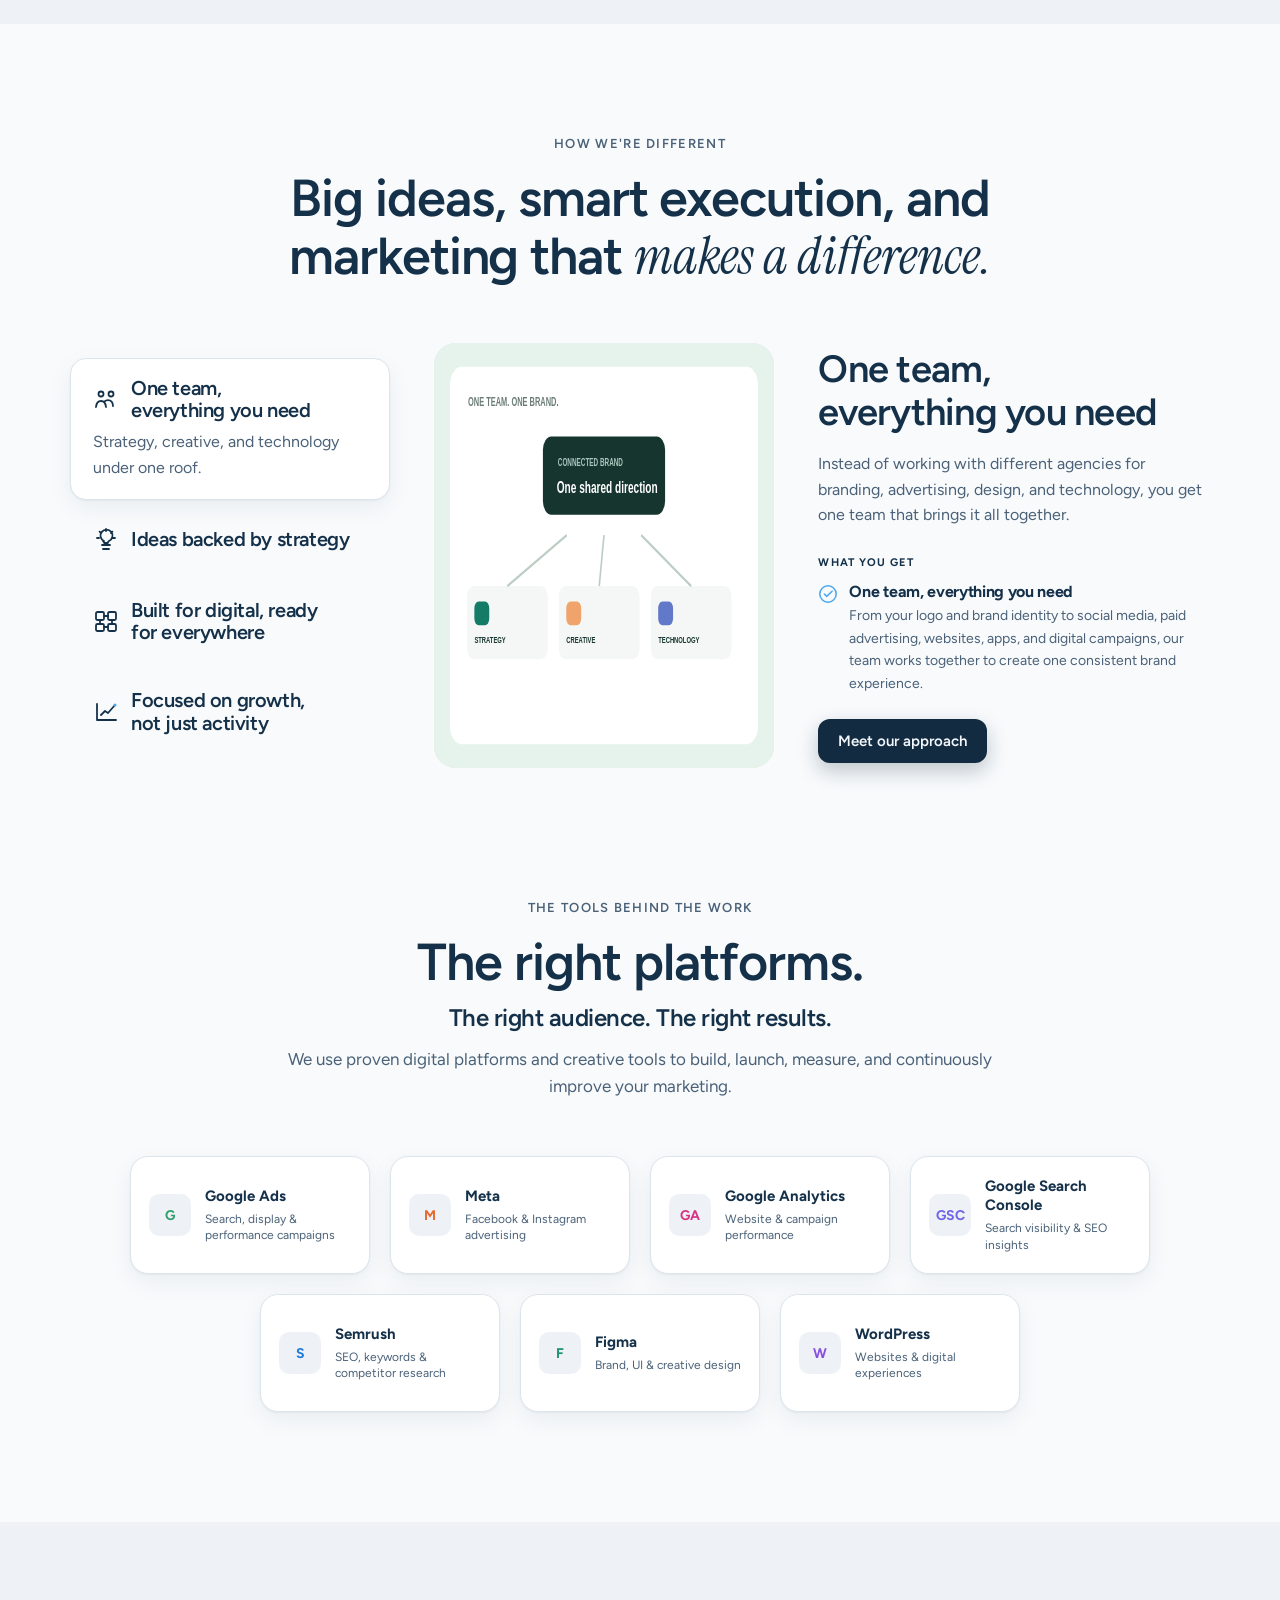
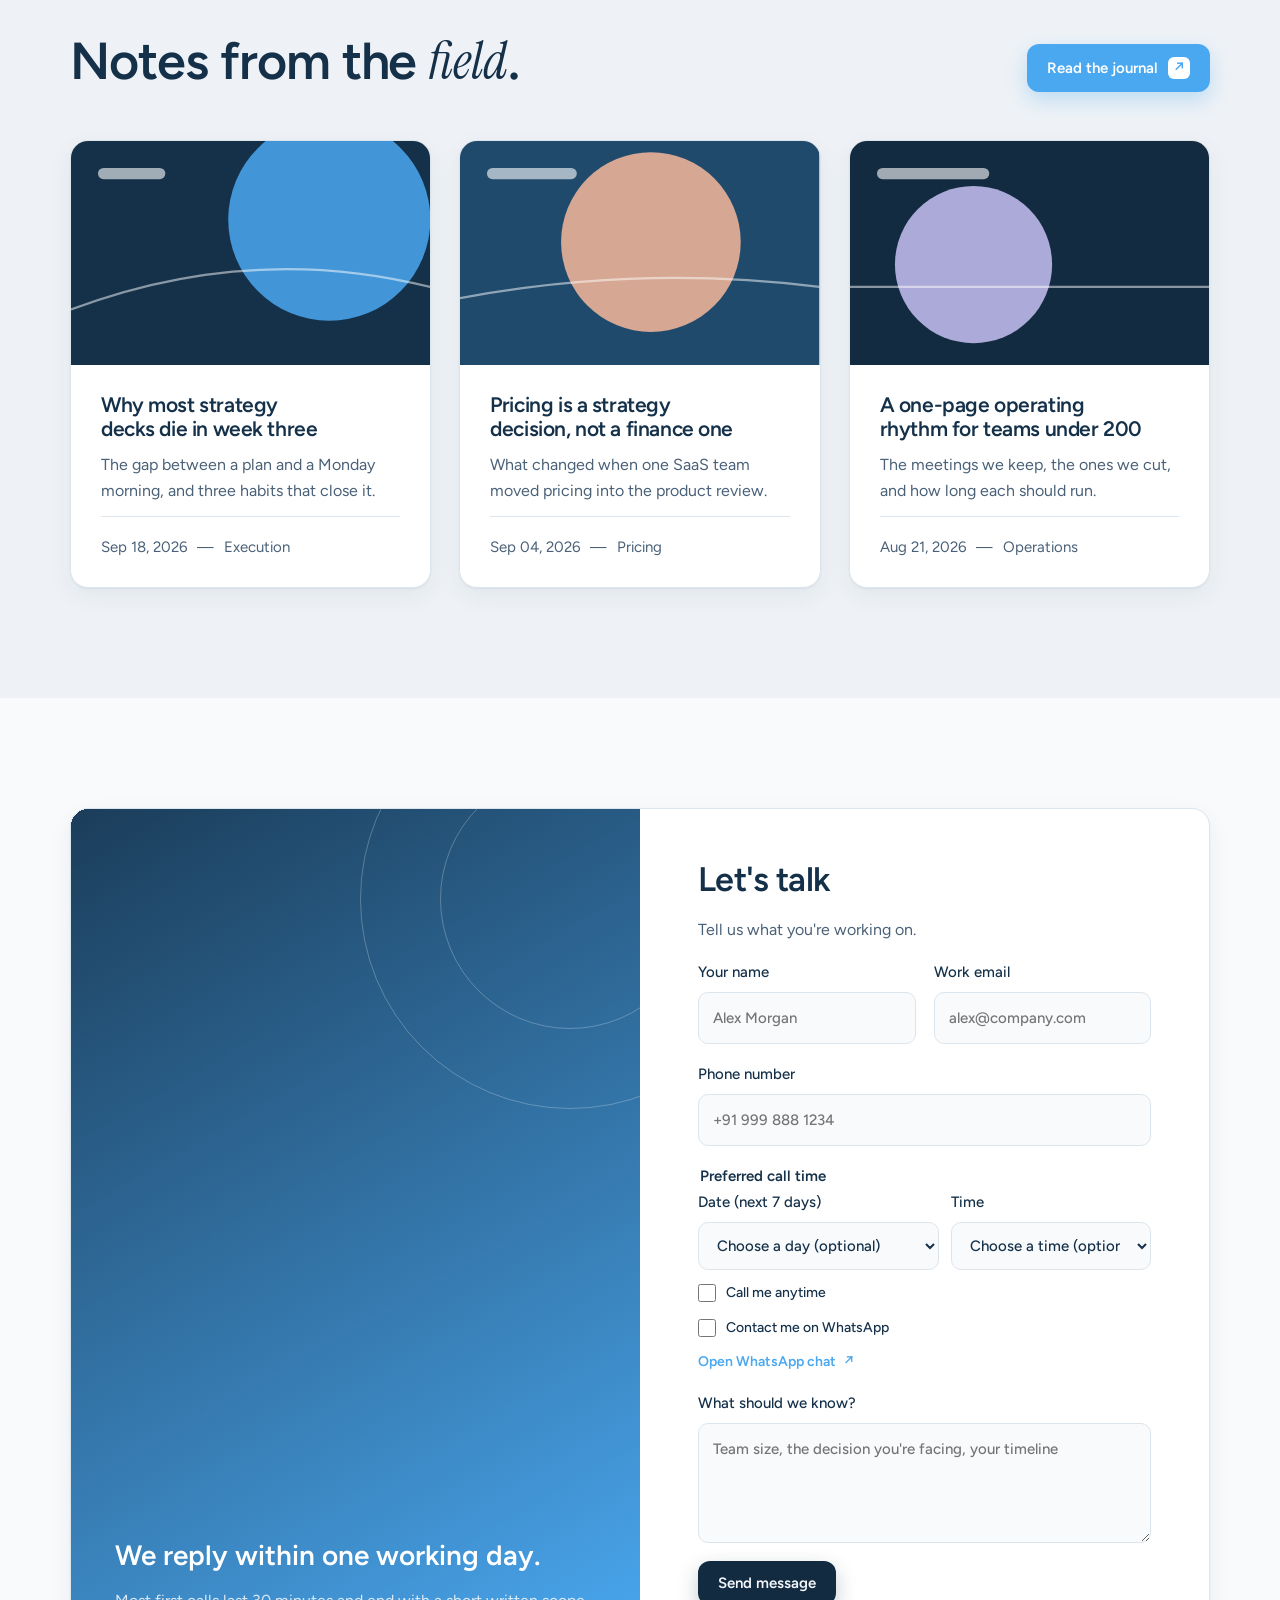
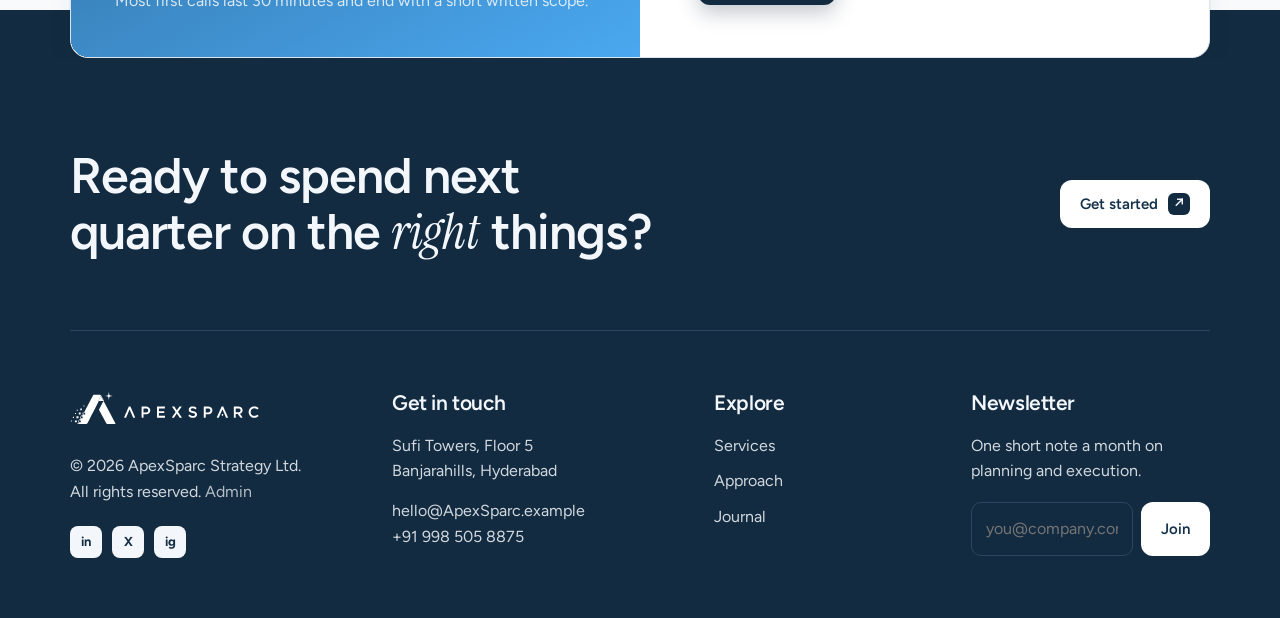
==== commit bba08a88: "Remove pricing section" ====
--- a/index.html
+++ b/index.html
@@ -270,28 +270,6 @@
 .post p{color:var(--ink-soft)}
 .meta{border-top:1px solid var(--line);padding-top:18px;margin-top:auto;display:flex;gap:10px;color:var(--ink-soft);font-size:15px}
 
-/* pricing */
-.plans{display:grid;grid-template-columns:repeat(3,1fr);max-width:990px;margin:0 auto;padding:0}
-@media (max-width:860px){.plans{grid-template-columns:1fr}}
-.plan{padding:40px 46px;display:grid;gap:14px;position:relative}
-.plan.best{outline:1.5px solid var(--accent);border-radius:4px}
-.plan .tag{position:absolute;top:-14px;left:50%;transform:translateX(-50%);background:var(--accent);color:var(--accent-ink);font-size:13px;font-weight:600;padding:4px 12px;border-radius:8px}
-.plan h3{font-size:24px}
-.plan .sub{color:var(--ink-soft)}
-.price{font-size:52px;font-weight:600;letter-spacing:-.03em;font-variant-numeric:tabular-nums}
-.price small{font-size:18px;color:var(--ink-soft);font-weight:500}
-.plan .btn{justify-content:center;margin:8px 0 14px}
-.plan ul{list-style:none;padding:0;margin:0;display:grid;gap:12px;color:var(--ink-soft)}
-.plan li{display:flex;gap:10px;align-items:center}
-.plan li::before{content:"✓";display:grid;place-items:center;width:20px;height:20px;border-radius:50%;background:var(--bg-2);color:var(--ink);font-size:11px;font-weight:700;flex:none}
-.plan.best li::before{background:var(--accent);color:var(--accent-ink)}
-.faq{display:grid;grid-template-columns:1fr 1fr;gap:44px 56px;max-width:990px;margin:72px auto 0}
-@media (max-width:760px){.faq{grid-template-columns:1fr}}
-.faq div{display:grid;grid-template-columns:44px 1fr;gap:6px 18px}
-.faq svg{width:40px;height:40px;grid-row:span 2}
-.faq h4{font-size:20px}
-.faq p{color:var(--ink-soft)}
-
 /* contact + footer */
 .contact{padding-bottom:0;background:linear-gradient(var(--bg) 60%,var(--dark) 60%)}
 .c-card{display:grid;grid-template-columns:1fr 1fr;overflow:hidden;padding:0}
@@ -347,7 +325,6 @@
     <li><a href="#services">Services</a></li>
     <li><a href="#why">Approach</a></li>
     <li><a href="#journal">Journal</a></li>
-    <li><a href="#pricing">Pricing</a></li>
     <li><a href="#contact">Contact</a></li>
   </ul>
   <div class="nav-actions">
@@ -449,14 +426,6 @@
   <div class="wrap">
     <div class="blog-head"><h2>Notes from the <em class="s">field</em>.</h2><a class="btn btn-blue" href="#journal">Read the journal <span class="arr">↗</span></a></div>
     <div class="posts" id="posts"></div>
-  </div>
-</section>
-
-<section id="pricing">
-  <div class="wrap">
-    <div class="head"><span class="eyebrow">Pricing</span><h2>Clear retainers, sized to where you <em class="s">are</em>.</h2></div>
-    <div class="plans card" id="plans"></div>
-    <div class="faq" id="faq"></div>
   </div>
 </section>
 
@@ -492,7 +461,7 @@
       <div class="foot">
         <div><a class="logo" href="#top"><img src="media/logo.svg" alt="Apex Sparc"></a><p style="margin-top:16px">© 2026 ApexSparc Strategy Ltd.<br>All rights reserved. <a href="admin.html">Admin</a></p><div class="soc"><a href="#" aria-label="LinkedIn">in</a><a href="#" aria-label="X">X</a><a href="#" aria-label="Instagram">ig</a></div></div>
         <div><h4>Get in touch</h4><p>Sufi Towers, Floor 5<br>Banjarahills, Hyderabad</p><p style="margin-top:14px">hello@ApexSparc.example</p><p>+91 998 505 8875</p></div>
-        <div><h4>Explore</h4><ul><li><a href="#services">Services</a></li><li><a href="#why">Approach</a></li><li><a href="#journal">Journal</a></li><li><a href="#pricing">Pricing</a></li></ul></div>
+        <div><h4>Explore</h4><ul><li><a href="#services">Services</a></li><li><a href="#why">Approach</a></li><li><a href="#journal">Journal</a></li></ul></div>
         <div><h4>Newsletter</h4><p>One short note a month on planning and execution.</p><div class="news"><input id="n-mail" type="email" placeholder="you@company.com" aria-label="Email"><button class="btn btn-light" type="button" id="join">Join</button></div></div>
       </div>
     </div>
@@ -703,22 +672,6 @@
  ['A one-page operating rhythm for teams under 200','The meetings we keep, the ones we cut, and how long each should run.','Aug 21, 2026','Operations',['#132b40','#c6c1f2']]
 ];
 $('#posts').innerHTML=posts.map(([t,d,dt,c,g],i)=>`<article class="post card"><div class="thumb"><svg viewBox="0 0 320 200" preserveAspectRatio="xMidYMid slice"><rect width="320" height="200" fill="${g[0]}"/><circle cx="${230-i*60}" cy="${70+i*20}" r="${90-i*10}" fill="${g[1]}" opacity=".85"/><path d="M0 ${150-i*10} Q 160 ${90+i*20} 320 ${130}" stroke="#fff" stroke-opacity=".5" stroke-width="2" fill="none"/><rect x="24" y="24" width="${60+i*20}" height="10" rx="5" fill="#fff" opacity=".6"/></svg></div><div class="in"><h3>${t}</h3><p>${d}</p><div class="meta"><span>${dt}</span><span>—</span><span>${c}</span></div></div></article>`).join('');
-
-/* plans */
-const plans=[
- ['Focus','For one team with one big question.','₹25k','Choose Focus',['One strategic question','Two-week discovery','Leadership workshop','Written recommendation','Email support'],0],
- ['Cycle','Our most requested engagement.','₹40k','Choose Cycle',['Twelve-week engagement','Up to five teams','OKR and cadence design','Monthly board-ready report','Weekly partner check-in'],1],
- ['Partner','Ongoing support for the leadership team.','₹70k','Choose Partner',['Rolling quarterly cycles','Unlimited teams','Pricing and market research','Offsite design and facilitation','Direct partner line'],0]
-];
-$('#plans').innerHTML=plans.map(([n,s,p,b,f,best])=>`<div class="plan${best?' best':''}">${best?'<span class="tag">Most chosen</span>':''}<h3>${n}</h3><p class="sub">${s}</p><div class="price">${p}<small> /quarter</small></div><a class="btn ${best?'btn-blue':'btn-dark'}" href="#contact">${b}</a><ul>${f.map(x=>`<li>${x}</li>`).join('')}</ul></div>`).join('');
-const fi=(p)=>`<svg viewBox="0 0 40 40" fill="none" stroke="var(--ink)" stroke-width="1.6">${p}</svg>`;
-const faq=[
- [fi('<rect x="4" y="8" width="28" height="24" rx="3"/><circle cx="30" cy="10" r="5" fill="var(--accent)" stroke="none"/>'),'Can we pause between cycles?','Yes. Each cycle stands on its own, and you can stop or restart at the end of any twelve-week block.'],
- [fi('<rect x="6" y="10" width="28" height="22" rx="3"/><path d="M26 18h8v8h-8z" fill="var(--accent)" stroke="none"/>'),'How do you invoice?','Half at kickoff and half at the midpoint review, by bank transfer or card, in GBP, EUR or USD.'],
- [fi('<circle cx="20" cy="12" r="6" fill="var(--accent)" stroke="none"/><path d="M8 34c2-10 22-10 24 0"/>'),'Who will we work with?','A lead partner and one senior associate. You meet both before signing.'],
- [fi('<rect x="6" y="8" width="28" height="24" rx="3"/><rect x="24" y="22" width="8" height="8" rx="2" fill="var(--accent)" stroke="none"/>'),'Is our data kept confidential?','Yes. We sign your NDA before discovery and delete working files ninety days after the engagement ends.']
-];
-$('#faq').innerHTML=faq.map(([i,q,a])=>`<div>${i}<h4>${q}</h4><p>${a}</p></div>`).join('');
 
 const featureImage=svg=>`data:image/svg+xml;charset=utf-8,${encodeURIComponent(svg)}`;
 const showcaseFeatures=[
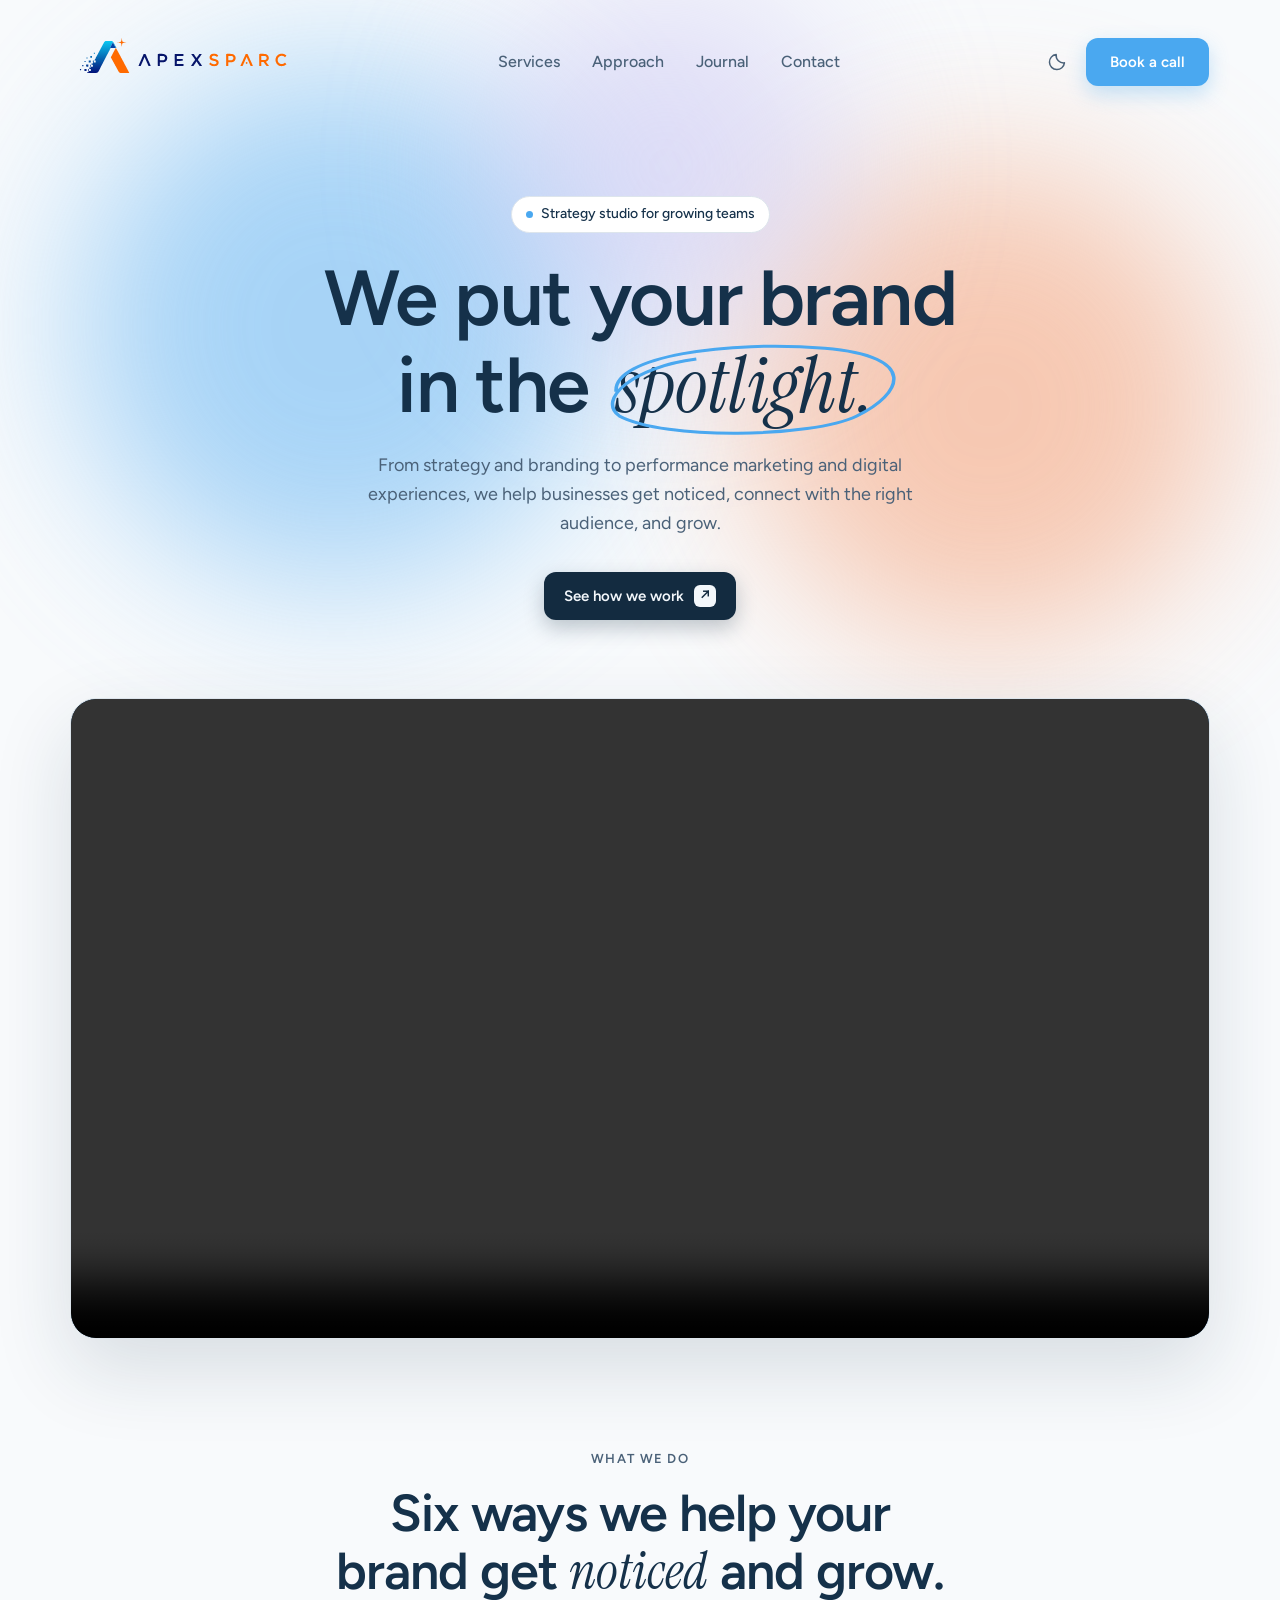
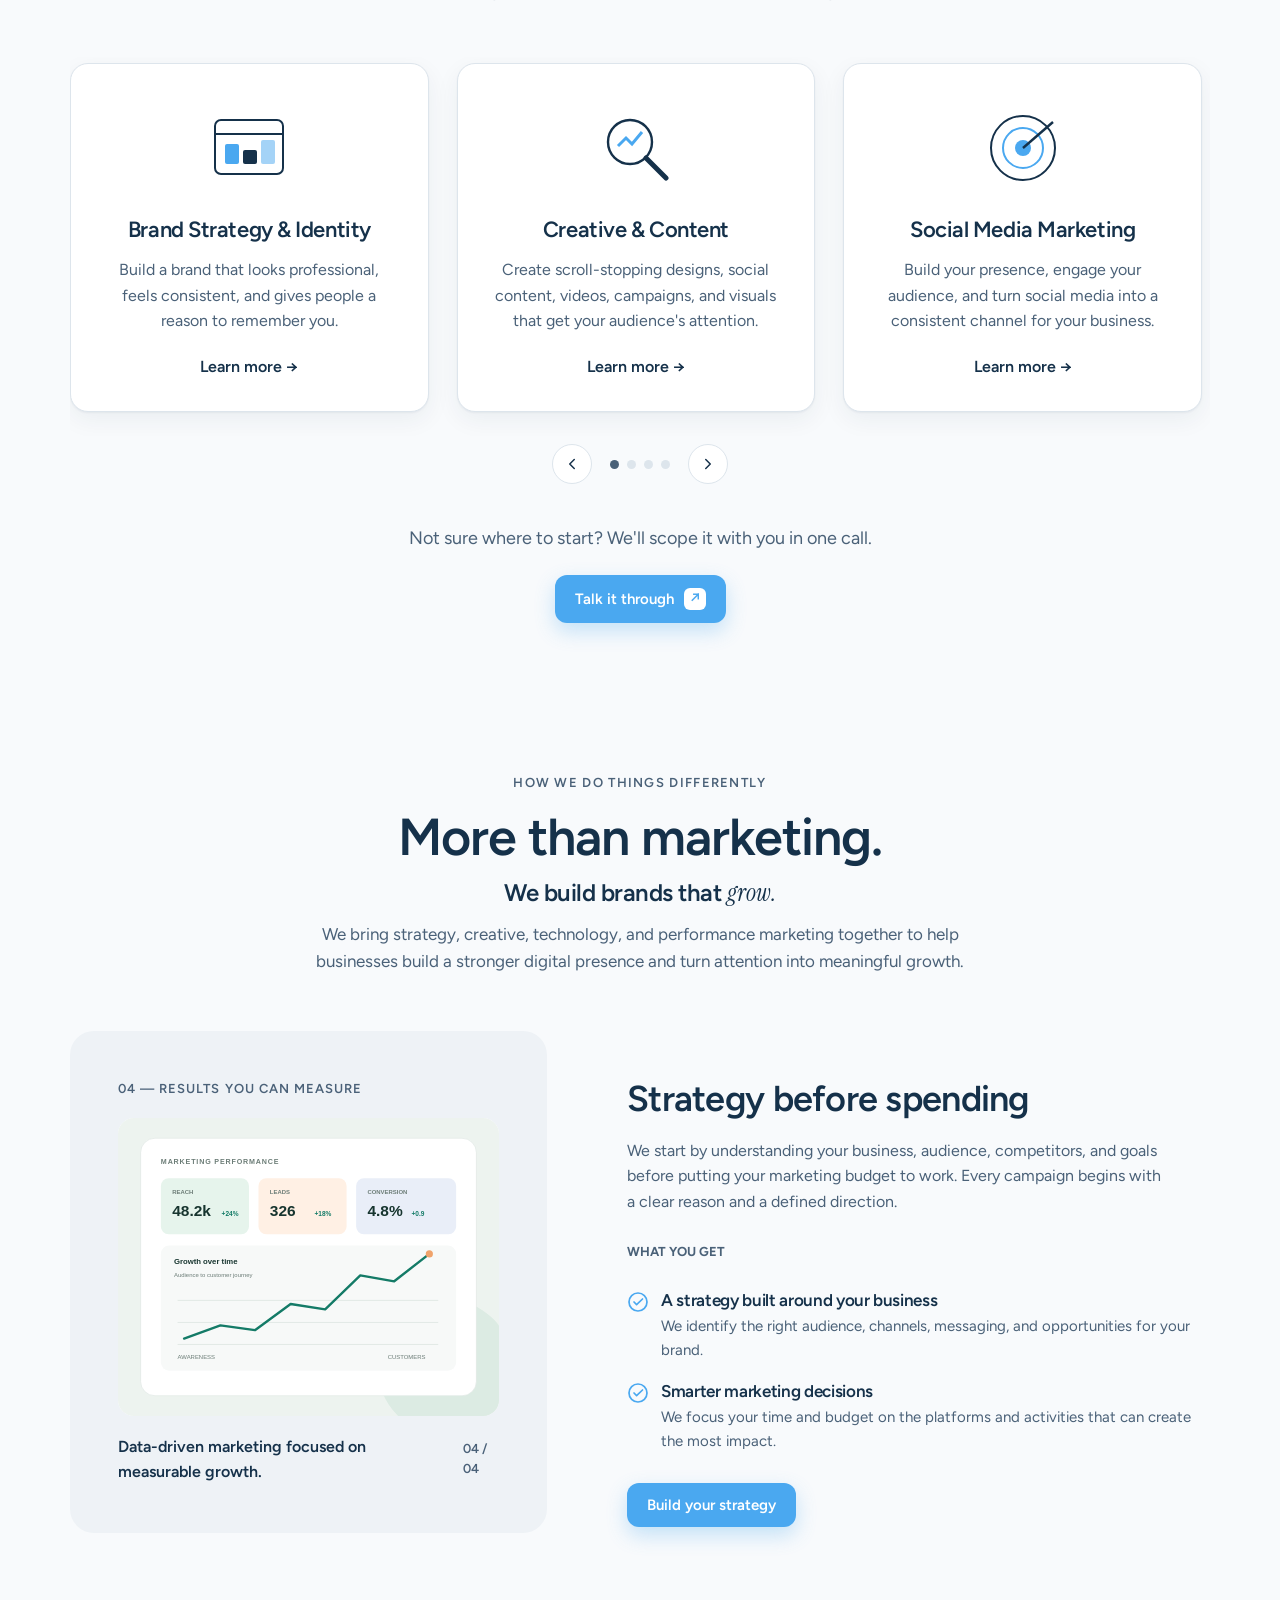
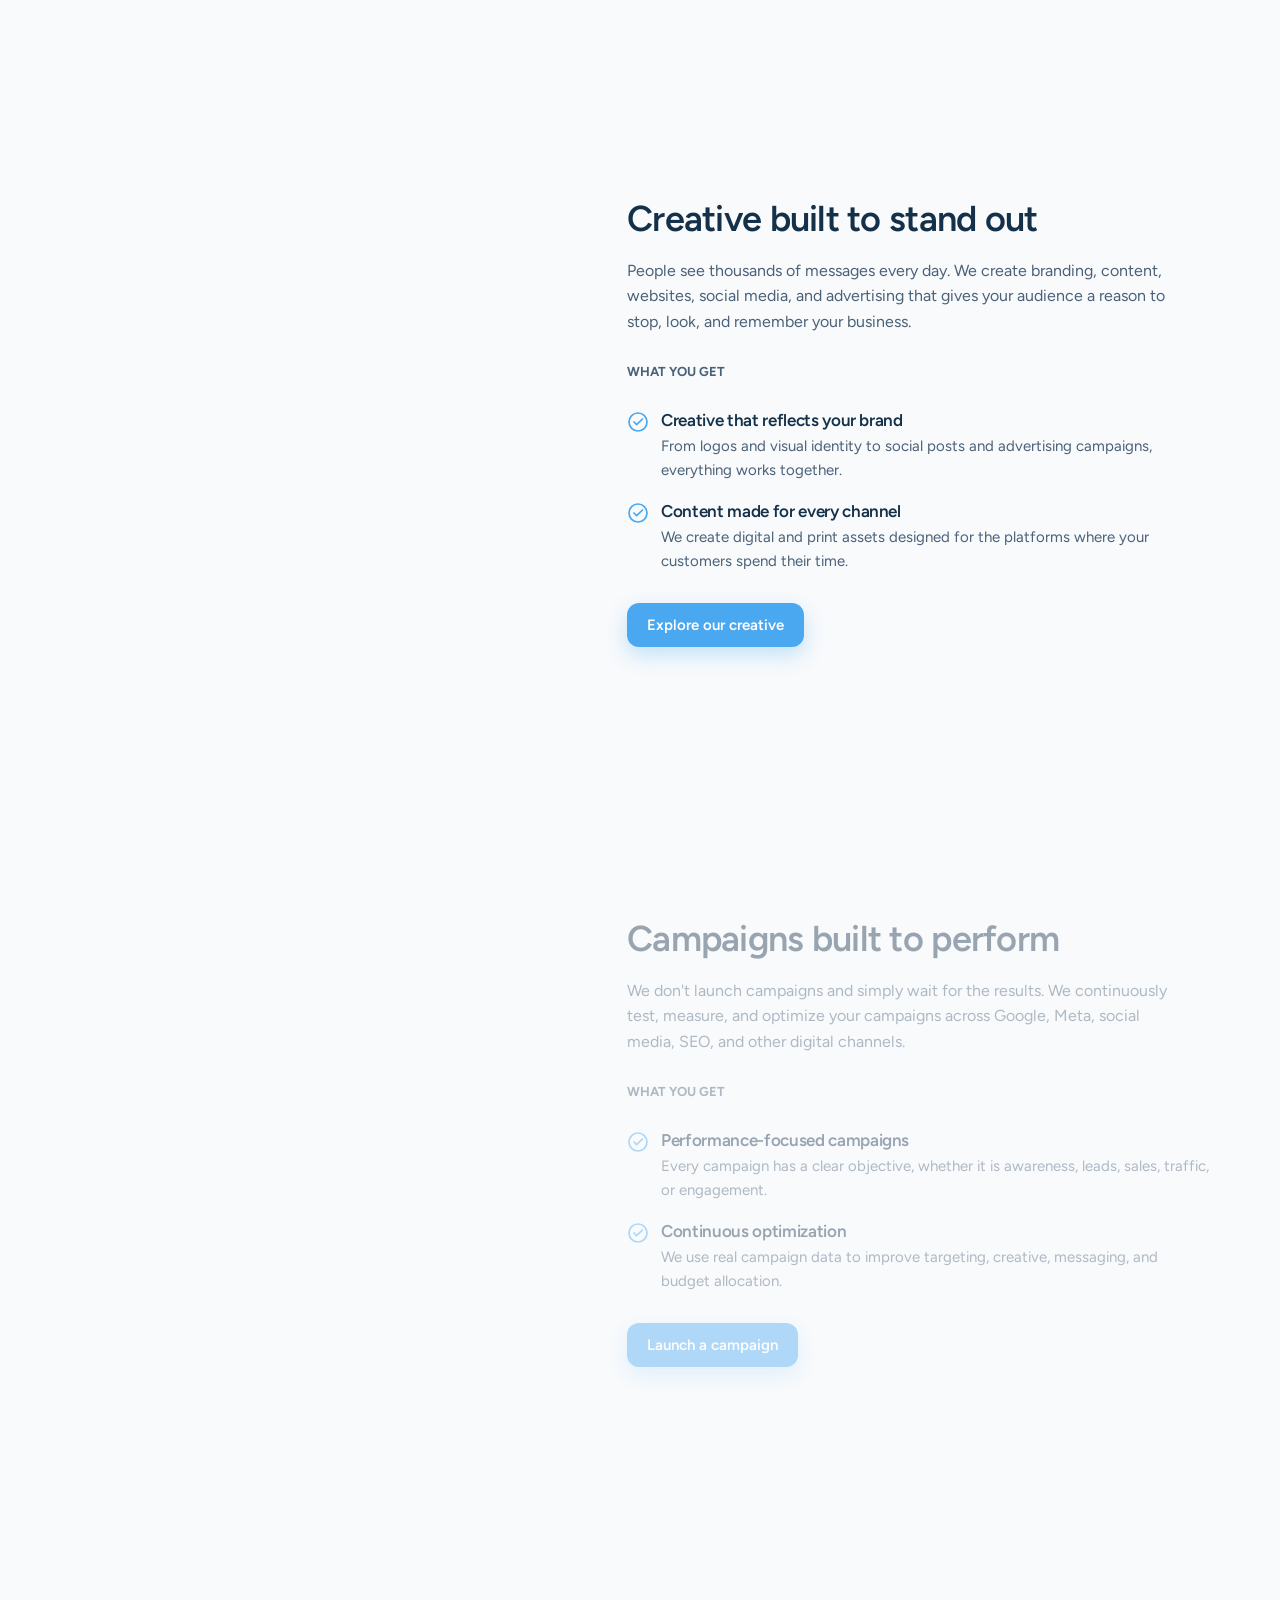
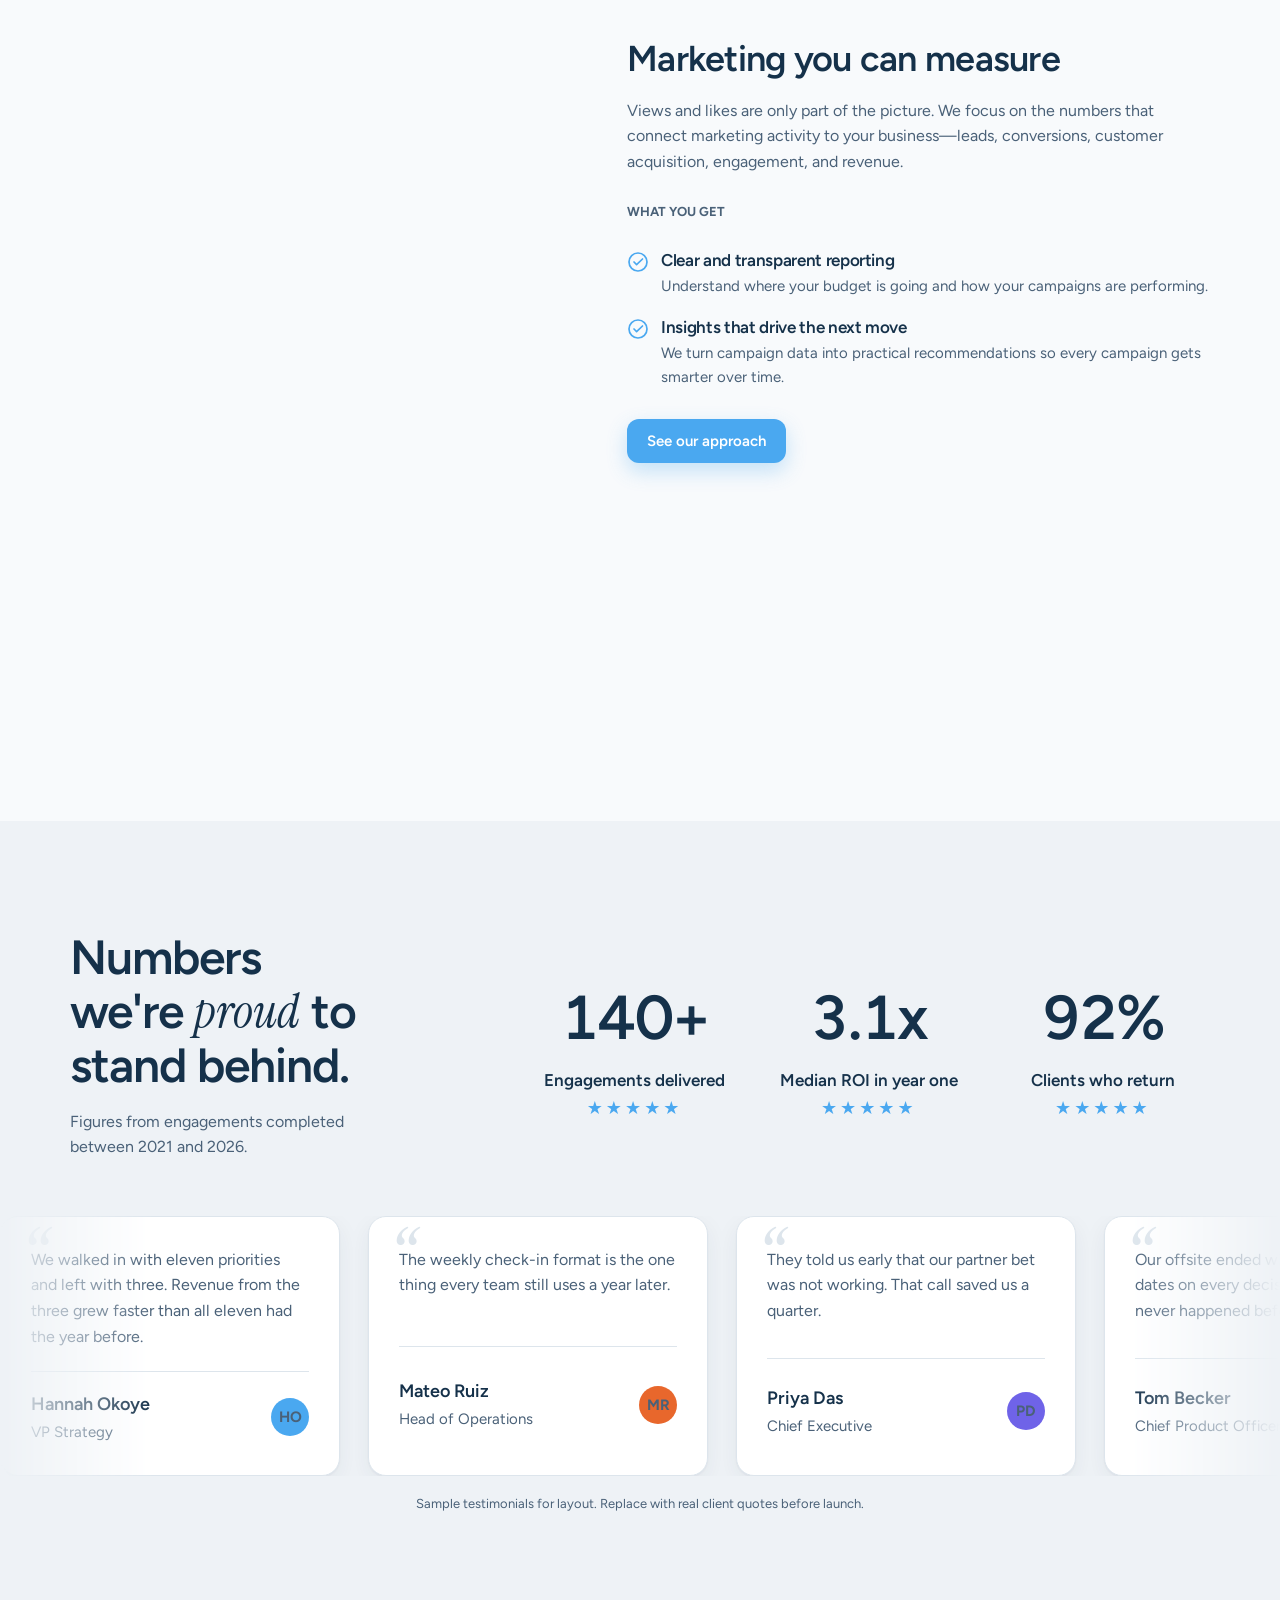
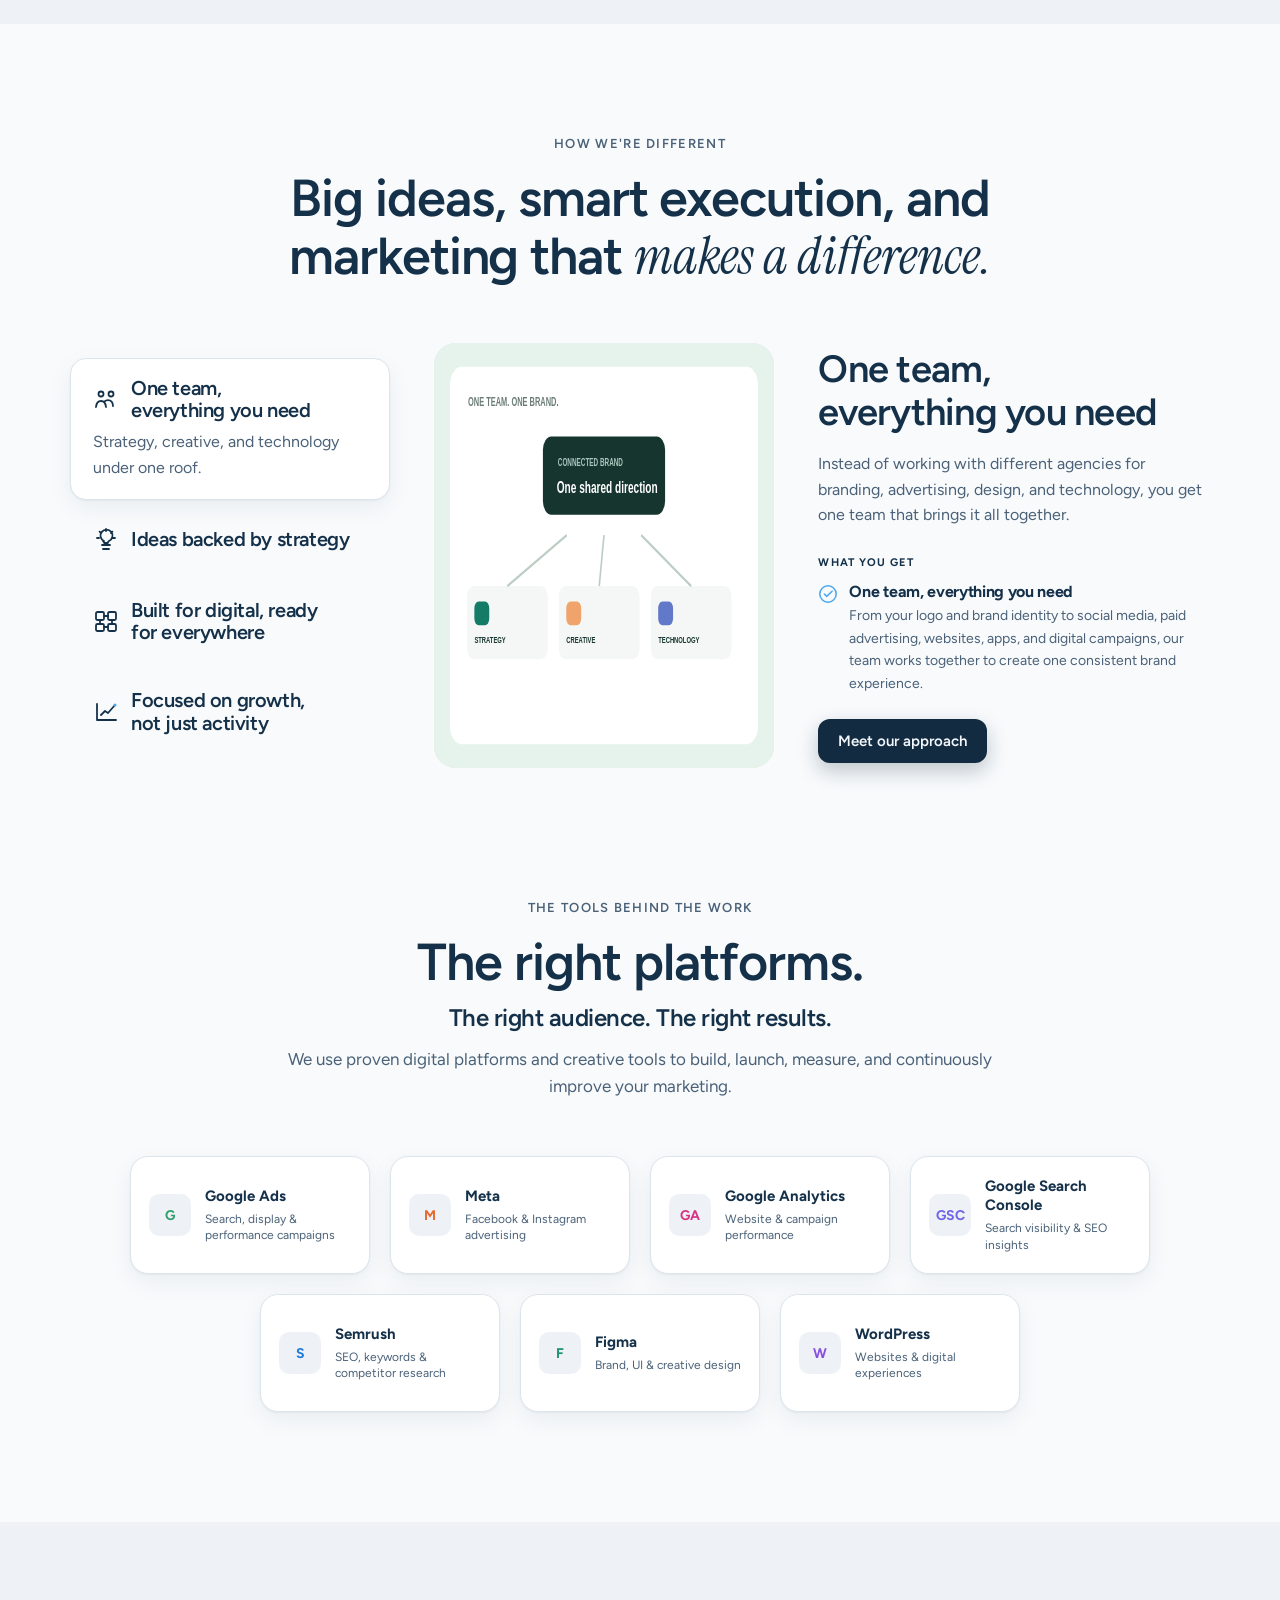
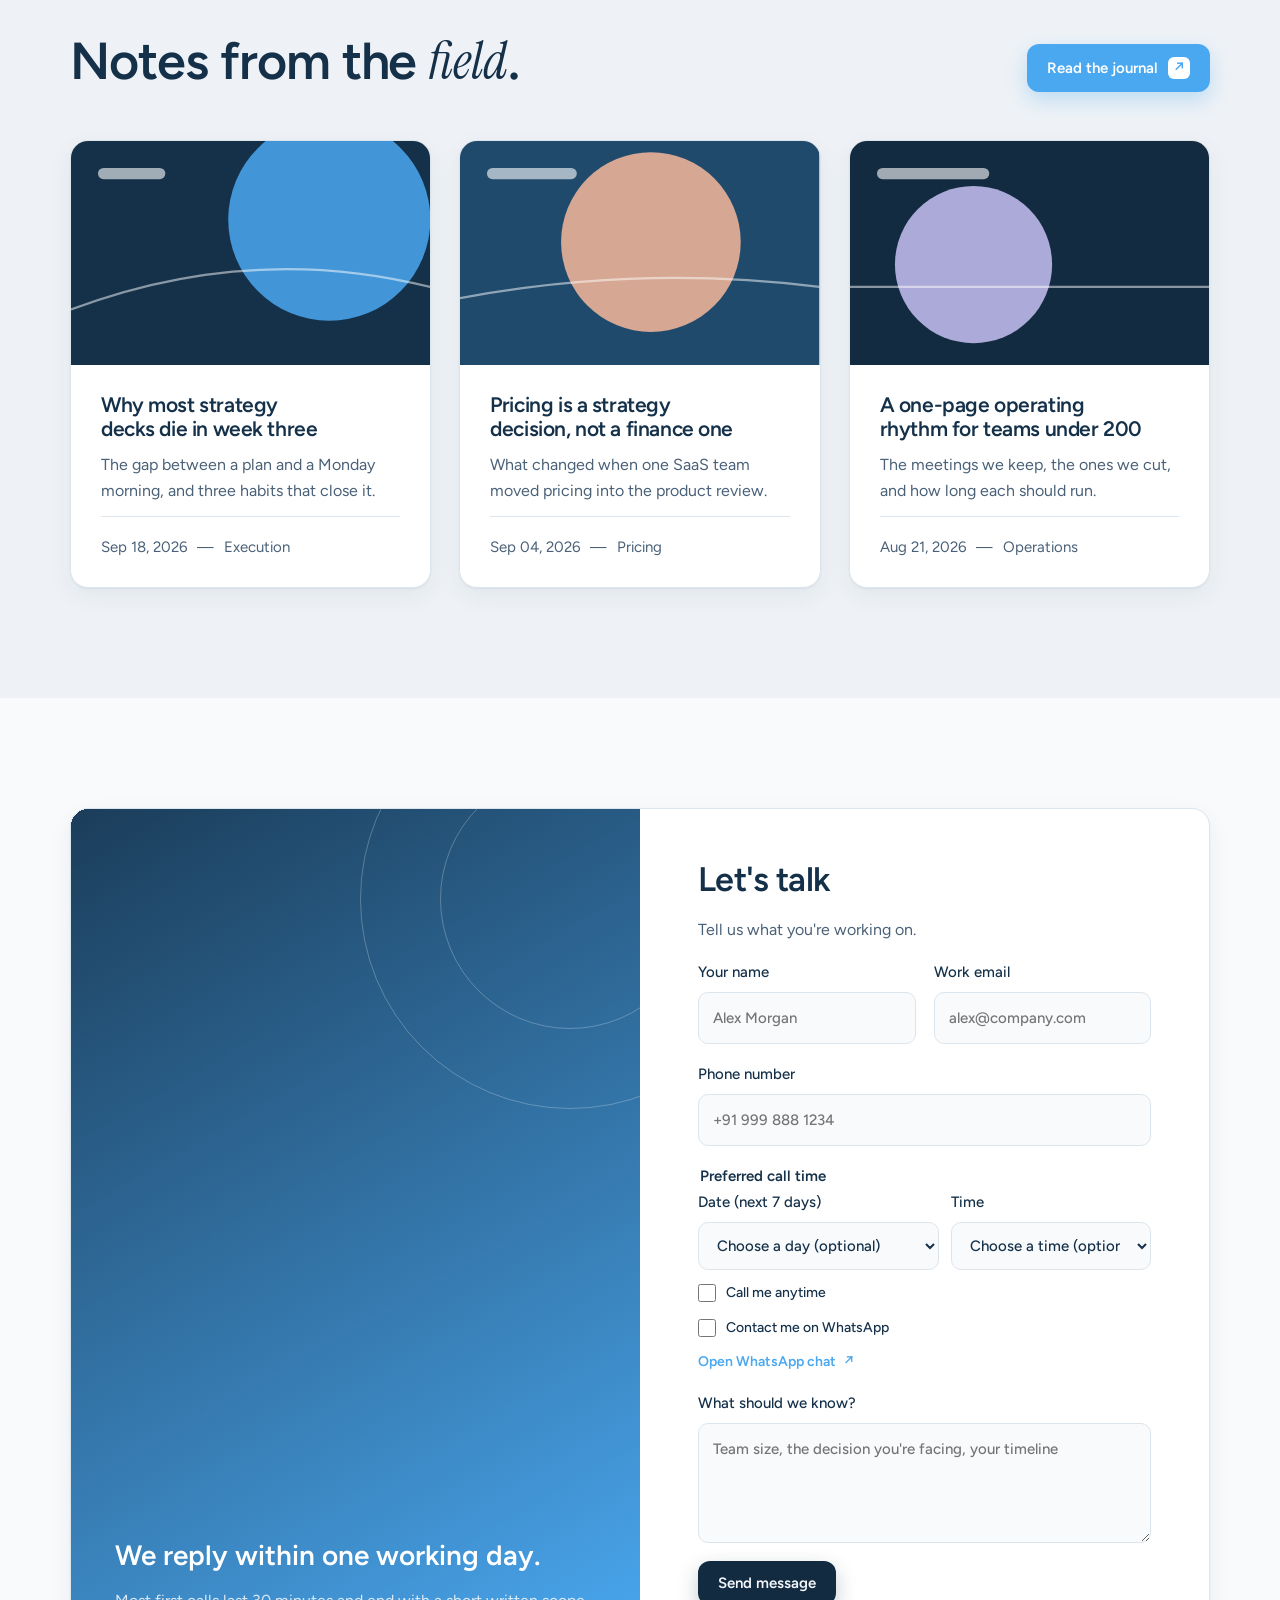
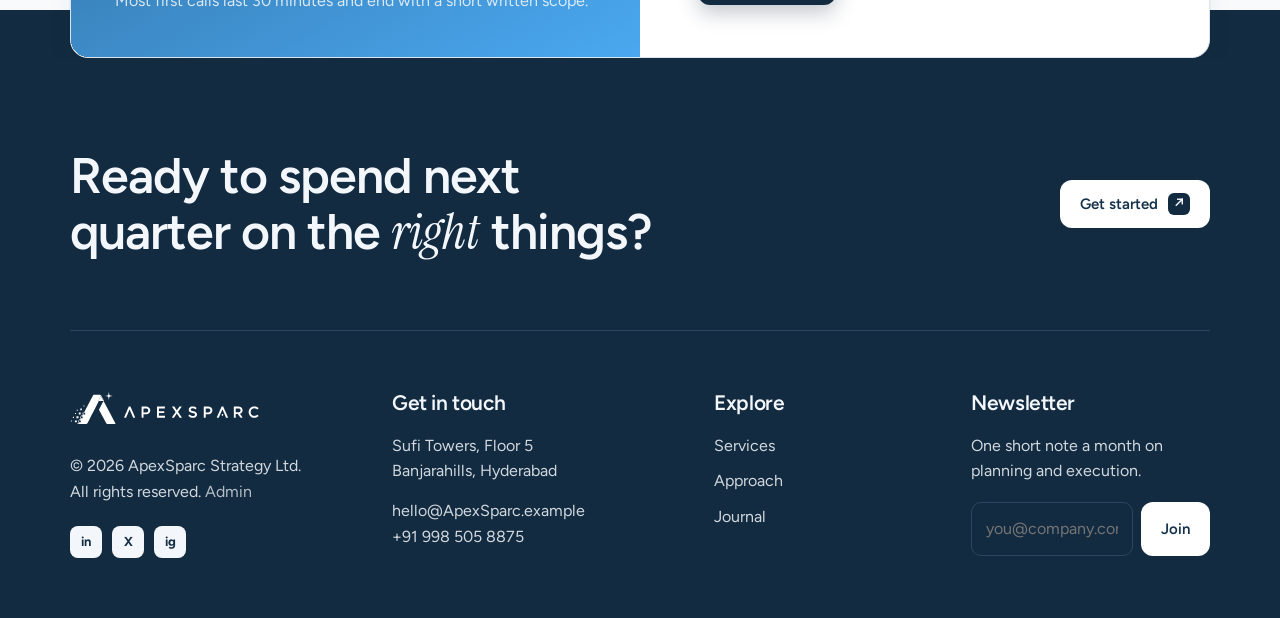
==== commit 7d71faf5: "Keep pricing section commented for reuse" ====
--- a/index.html
+++ b/index.html
@@ -270,6 +270,29 @@
 .post p{color:var(--ink-soft)}
 .meta{border-top:1px solid var(--line);padding-top:18px;margin-top:auto;display:flex;gap:10px;color:var(--ink-soft);font-size:15px}
 
+/* Pricing styles; uncomment when re-enabling pricing.
+.plans{display:grid;grid-template-columns:repeat(3,1fr);max-width:990px;margin:0 auto;padding:0}
+@media (max-width:860px){.plans{grid-template-columns:1fr}}
+.plan{padding:40px 46px;display:grid;gap:14px;position:relative}
+.plan.best{outline:1.5px solid var(--accent);border-radius:4px}
+.plan .tag{position:absolute;top:-14px;left:50%;transform:translateX(-50%);background:var(--accent);color:var(--accent-ink);font-size:13px;font-weight:600;padding:4px 12px;border-radius:8px}
+.plan h3{font-size:24px}
+.plan .sub{color:var(--ink-soft)}
+.price{font-size:52px;font-weight:600;letter-spacing:-.03em;font-variant-numeric:tabular-nums}
+.price small{font-size:18px;color:var(--ink-soft);font-weight:500}
+.plan .btn{justify-content:center;margin:8px 0 14px}
+.plan ul{list-style:none;padding:0;margin:0;display:grid;gap:12px;color:var(--ink-soft)}
+.plan li{display:flex;gap:10px;align-items:center}
+.plan li::before{content:"✓";display:grid;place-items:center;width:20px;height:20px;border-radius:50%;background:var(--bg-2);color:var(--ink);font-size:11px;font-weight:700;flex:none}
+.plan.best li::before{background:var(--accent);color:var(--accent-ink)}
+.faq{display:grid;grid-template-columns:1fr 1fr;gap:44px 56px;max-width:990px;margin:72px auto 0}
+@media (max-width:760px){.faq{grid-template-columns:1fr}}
+.faq div{display:grid;grid-template-columns:44px 1fr;gap:6px 18px}
+.faq svg{width:40px;height:40px;grid-row:span 2}
+.faq h4{font-size:20px}
+.faq p{color:var(--ink-soft)}
+*/
+
 /* contact + footer */
 .contact{padding-bottom:0;background:linear-gradient(var(--bg) 60%,var(--dark) 60%)}
 .c-card{display:grid;grid-template-columns:1fr 1fr;overflow:hidden;padding:0}
@@ -325,6 +348,7 @@
     <li><a href="#services">Services</a></li>
     <li><a href="#why">Approach</a></li>
     <li><a href="#journal">Journal</a></li>
+    <!-- <li><a href="#pricing">Pricing</a></li> -->
     <li><a href="#contact">Contact</a></li>
   </ul>
   <div class="nav-actions">
@@ -428,6 +452,16 @@
     <div class="posts" id="posts"></div>
   </div>
 </section>
+
+<!-- Pricing section; remove these comment markers to re-enable.
+<section id="pricing">
+  <div class="wrap">
+    <div class="head"><span class="eyebrow">Pricing</span><h2>Clear retainers, sized to where you <em class="s">are</em>.</h2></div>
+    <div class="plans card" id="plans"></div>
+    <div class="faq" id="faq"></div>
+  </div>
+</section>
+-->
 
 <section class="contact" id="contact">
   <div class="wrap">
@@ -461,7 +495,7 @@
       <div class="foot">
         <div><a class="logo" href="#top"><img src="media/logo.svg" alt="Apex Sparc"></a><p style="margin-top:16px">© 2026 ApexSparc Strategy Ltd.<br>All rights reserved. <a href="admin.html">Admin</a></p><div class="soc"><a href="#" aria-label="LinkedIn">in</a><a href="#" aria-label="X">X</a><a href="#" aria-label="Instagram">ig</a></div></div>
         <div><h4>Get in touch</h4><p>Sufi Towers, Floor 5<br>Banjarahills, Hyderabad</p><p style="margin-top:14px">hello@ApexSparc.example</p><p>+91 998 505 8875</p></div>
-        <div><h4>Explore</h4><ul><li><a href="#services">Services</a></li><li><a href="#why">Approach</a></li><li><a href="#journal">Journal</a></li></ul></div>
+        <div><h4>Explore</h4><ul><li><a href="#services">Services</a></li><li><a href="#why">Approach</a></li><li><a href="#journal">Journal</a></li><!-- <li><a href="#pricing">Pricing</a></li> --></ul></div>
         <div><h4>Newsletter</h4><p>One short note a month on planning and execution.</p><div class="news"><input id="n-mail" type="email" placeholder="you@company.com" aria-label="Email"><button class="btn btn-light" type="button" id="join">Join</button></div></div>
       </div>
     </div>
@@ -672,6 +706,23 @@
  ['A one-page operating rhythm for teams under 200','The meetings we keep, the ones we cut, and how long each should run.','Aug 21, 2026','Operations',['#132b40','#c6c1f2']]
 ];
 $('#posts').innerHTML=posts.map(([t,d,dt,c,g],i)=>`<article class="post card"><div class="thumb"><svg viewBox="0 0 320 200" preserveAspectRatio="xMidYMid slice"><rect width="320" height="200" fill="${g[0]}"/><circle cx="${230-i*60}" cy="${70+i*20}" r="${90-i*10}" fill="${g[1]}" opacity=".85"/><path d="M0 ${150-i*10} Q 160 ${90+i*20} 320 ${130}" stroke="#fff" stroke-opacity=".5" stroke-width="2" fill="none"/><rect x="24" y="24" width="${60+i*20}" height="10" rx="5" fill="#fff" opacity=".6"/></svg></div><div class="in"><h3>${t}</h3><p>${d}</p><div class="meta"><span>${dt}</span><span>—</span><span>${c}</span></div></div></article>`).join('');
+
+/* Pricing plans and FAQs; uncomment when re-enabling the section.
+const plans=[
+ ['Focus','For one team with one big question.','₹25k','Choose Focus',['One strategic question','Two-week discovery','Leadership workshop','Written recommendation','Email support'],0],
+ ['Cycle','Our most requested engagement.','₹40k','Choose Cycle',['Twelve-week engagement','Up to five teams','OKR and cadence design','Monthly board-ready report','Weekly partner check-in'],1],
+ ['Partner','Ongoing support for the leadership team.','₹70k','Choose Partner',['Rolling quarterly cycles','Unlimited teams','Pricing and market research','Offsite design and facilitation','Direct partner line'],0]
+];
+$('#plans').innerHTML=plans.map(([n,s,p,b,f,best])=>`<div class="plan${best?' best':''}">${best?'<span class="tag">Most chosen</span>':''}<h3>${n}</h3><p class="sub">${s}</p><div class="price">${p}<small> /quarter</small></div><a class="btn ${best?'btn-blue':'btn-dark'}" href="#contact">${b}</a><ul>${f.map(x=>`<li>${x}</li>`).join('')}</ul></div>`).join('');
+const fi=(p)=>`<svg viewBox="0 0 40 40" fill="none" stroke="var(--ink)" stroke-width="1.6">${p}</svg>`;
+const faq=[
+ [fi('<rect x="4" y="8" width="28" height="24" rx="3"/><circle cx="30" cy="10" r="5" fill="var(--accent)" stroke="none"/>'),'Can we pause between cycles?','Yes. Each cycle stands on its own, and you can stop or restart at the end of any twelve-week block.'],
+ [fi('<rect x="6" y="10" width="28" height="22" rx="3"/><path d="M26 18h8v8h-8z" fill="var(--accent)" stroke="none"/>'),'How do you invoice?','Half at kickoff and half at the midpoint review, by bank transfer or card, in GBP, EUR or USD.'],
+ [fi('<circle cx="20" cy="12" r="6" fill="var(--accent)" stroke="none"/><path d="M8 34c2-10 22-10 24 0"/>'),'Who will we work with?','A lead partner and one senior associate. You meet both before signing.'],
+ [fi('<rect x="6" y="8" width="28" height="24" rx="3"/><rect x="24" y="22" width="8" height="8" rx="2" fill="var(--accent)" stroke="none"/>'),'Is our data kept confidential?','Yes. We sign your NDA before discovery and delete working files ninety days after the engagement ends.']
+];
+$('#faq').innerHTML=faq.map(([i,q,a])=>`<div>${i}<h4>${q}</h4><p>${a}</p></div>`).join('');
+*/
 
 const featureImage=svg=>`data:image/svg+xml;charset=utf-8,${encodeURIComponent(svg)}`;
 const showcaseFeatures=[
